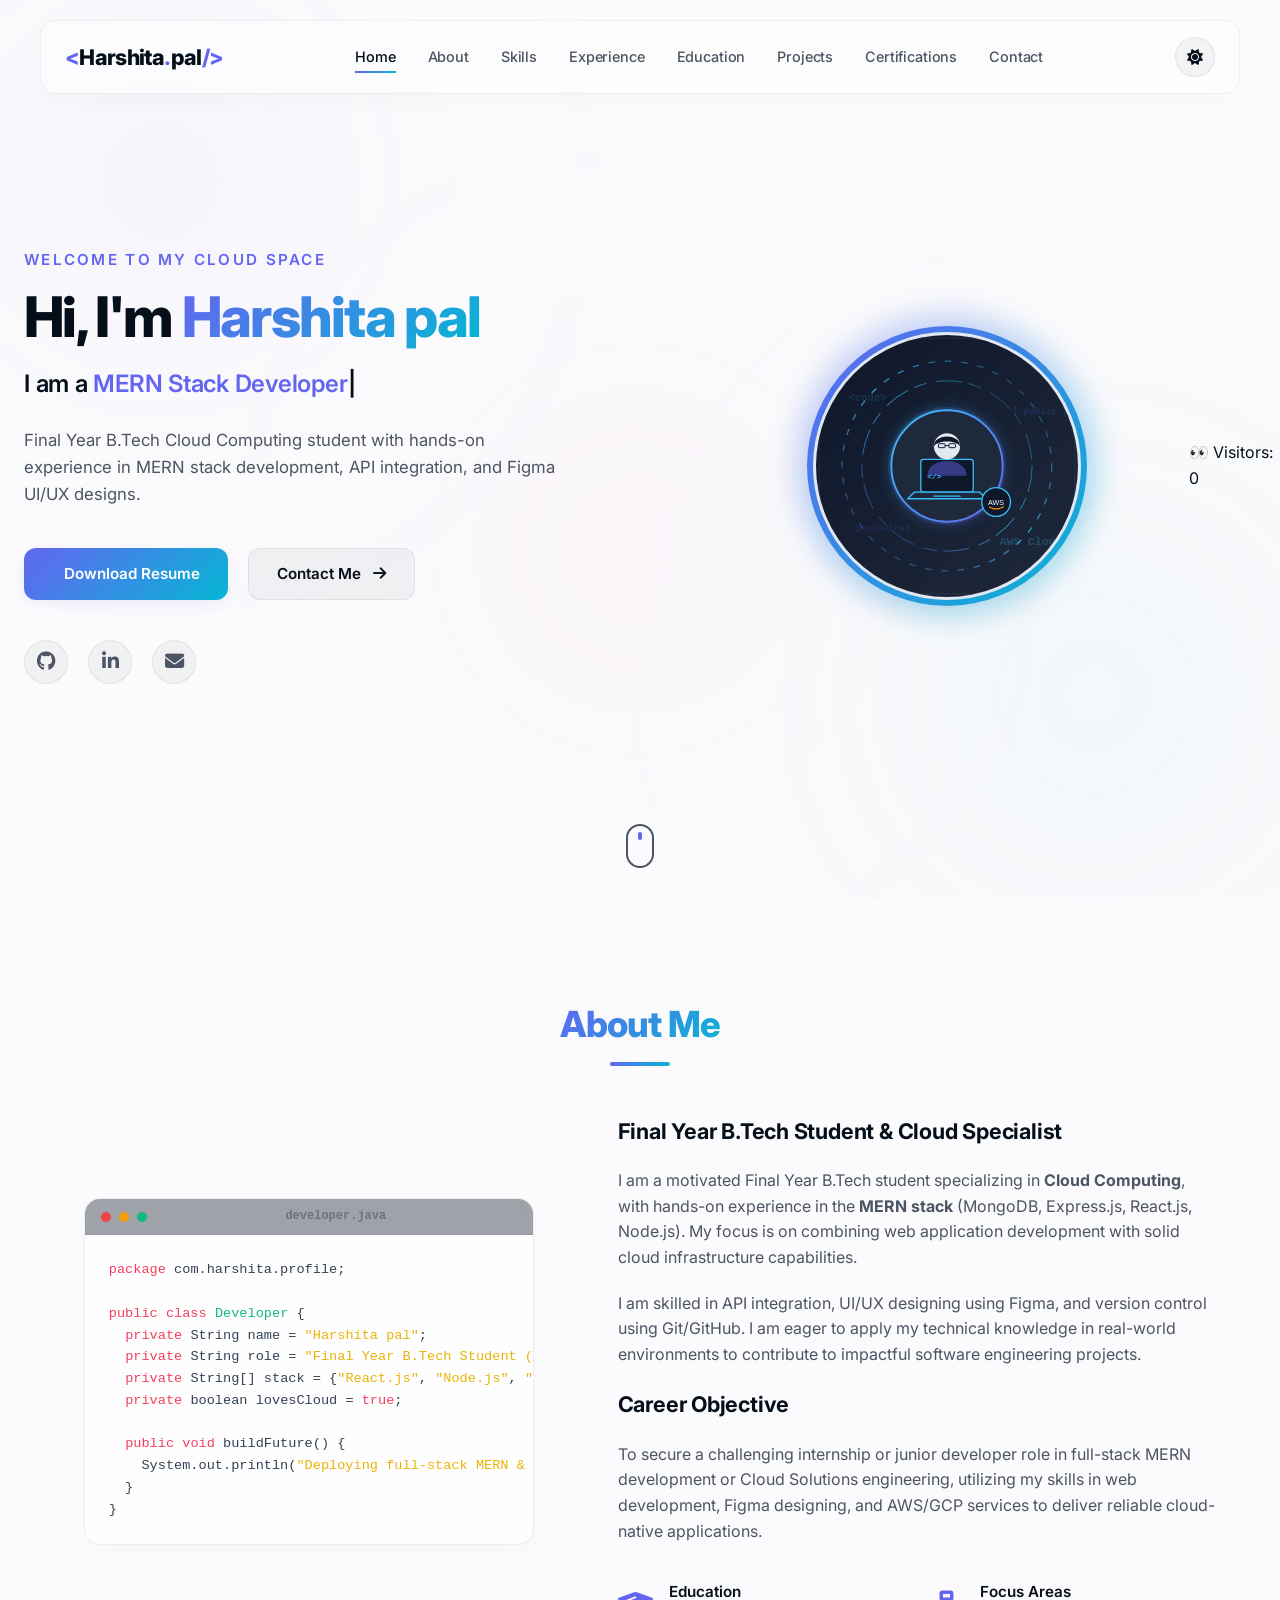
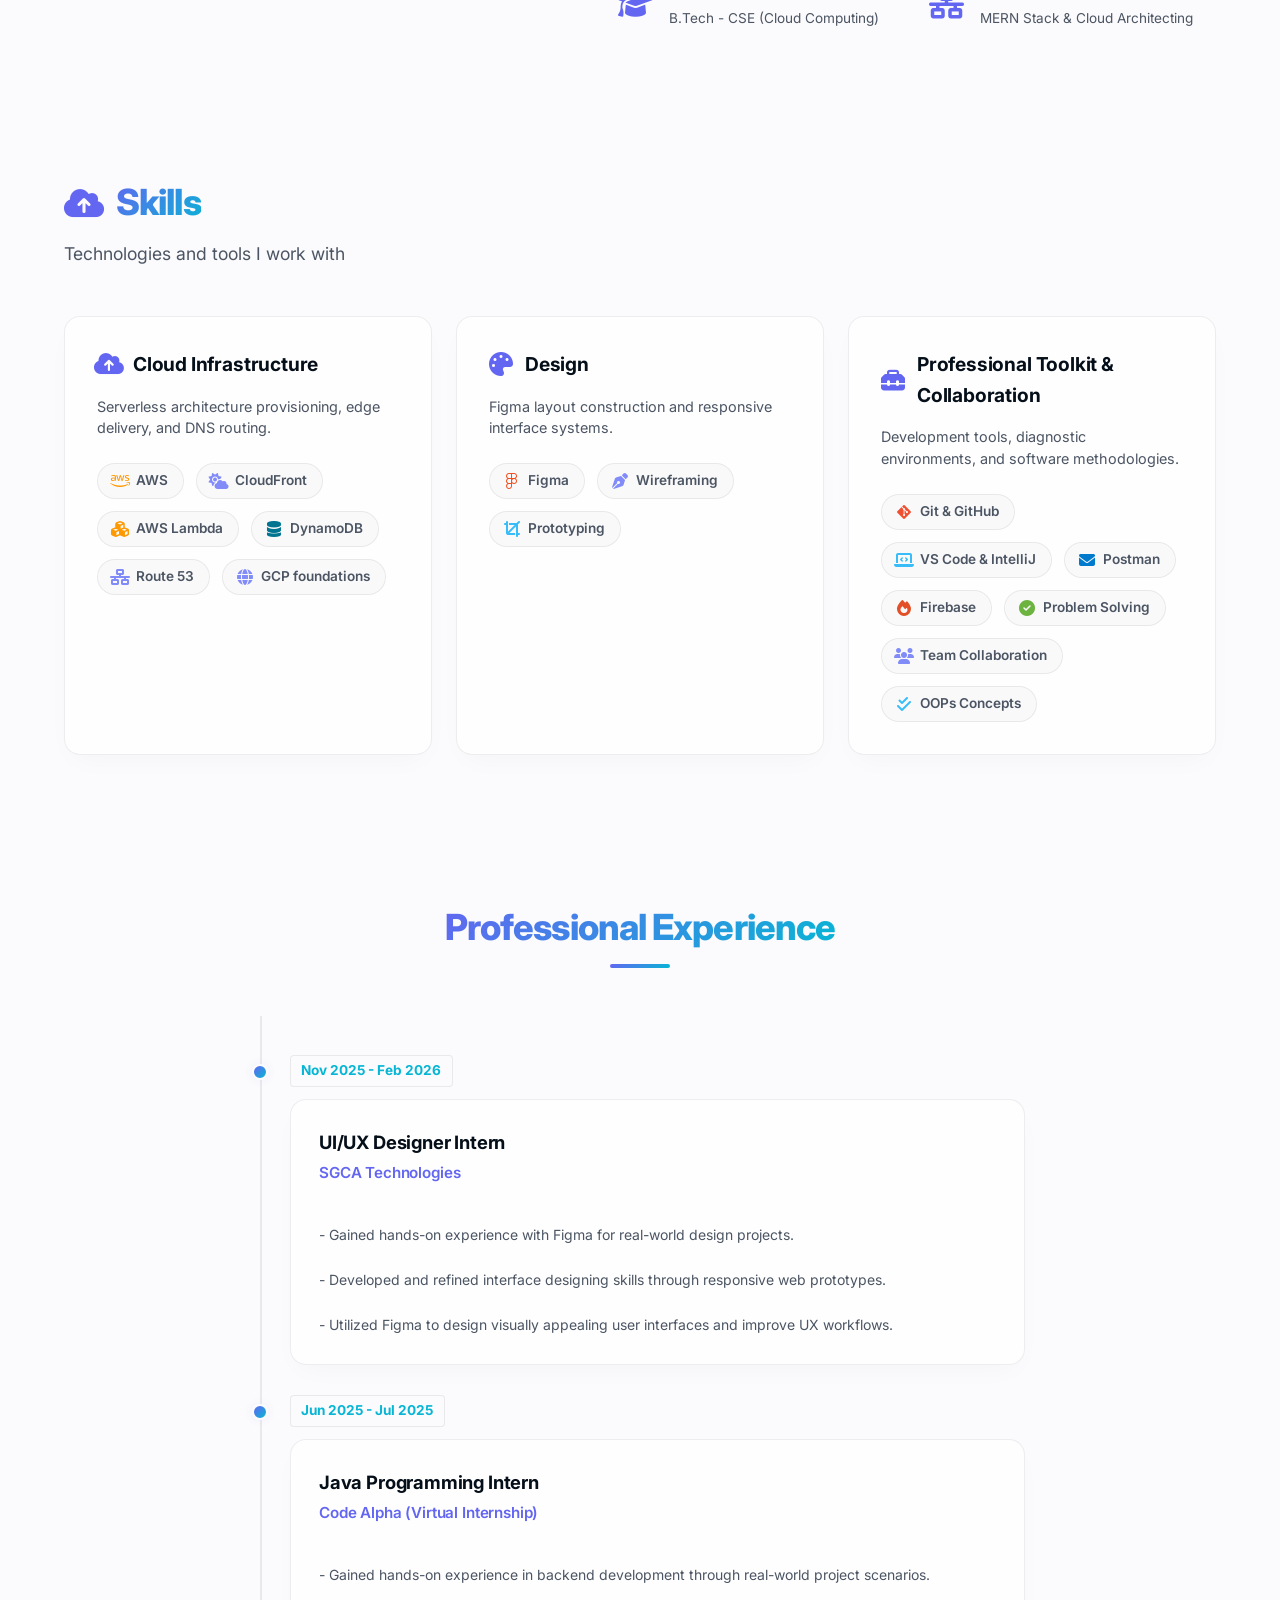
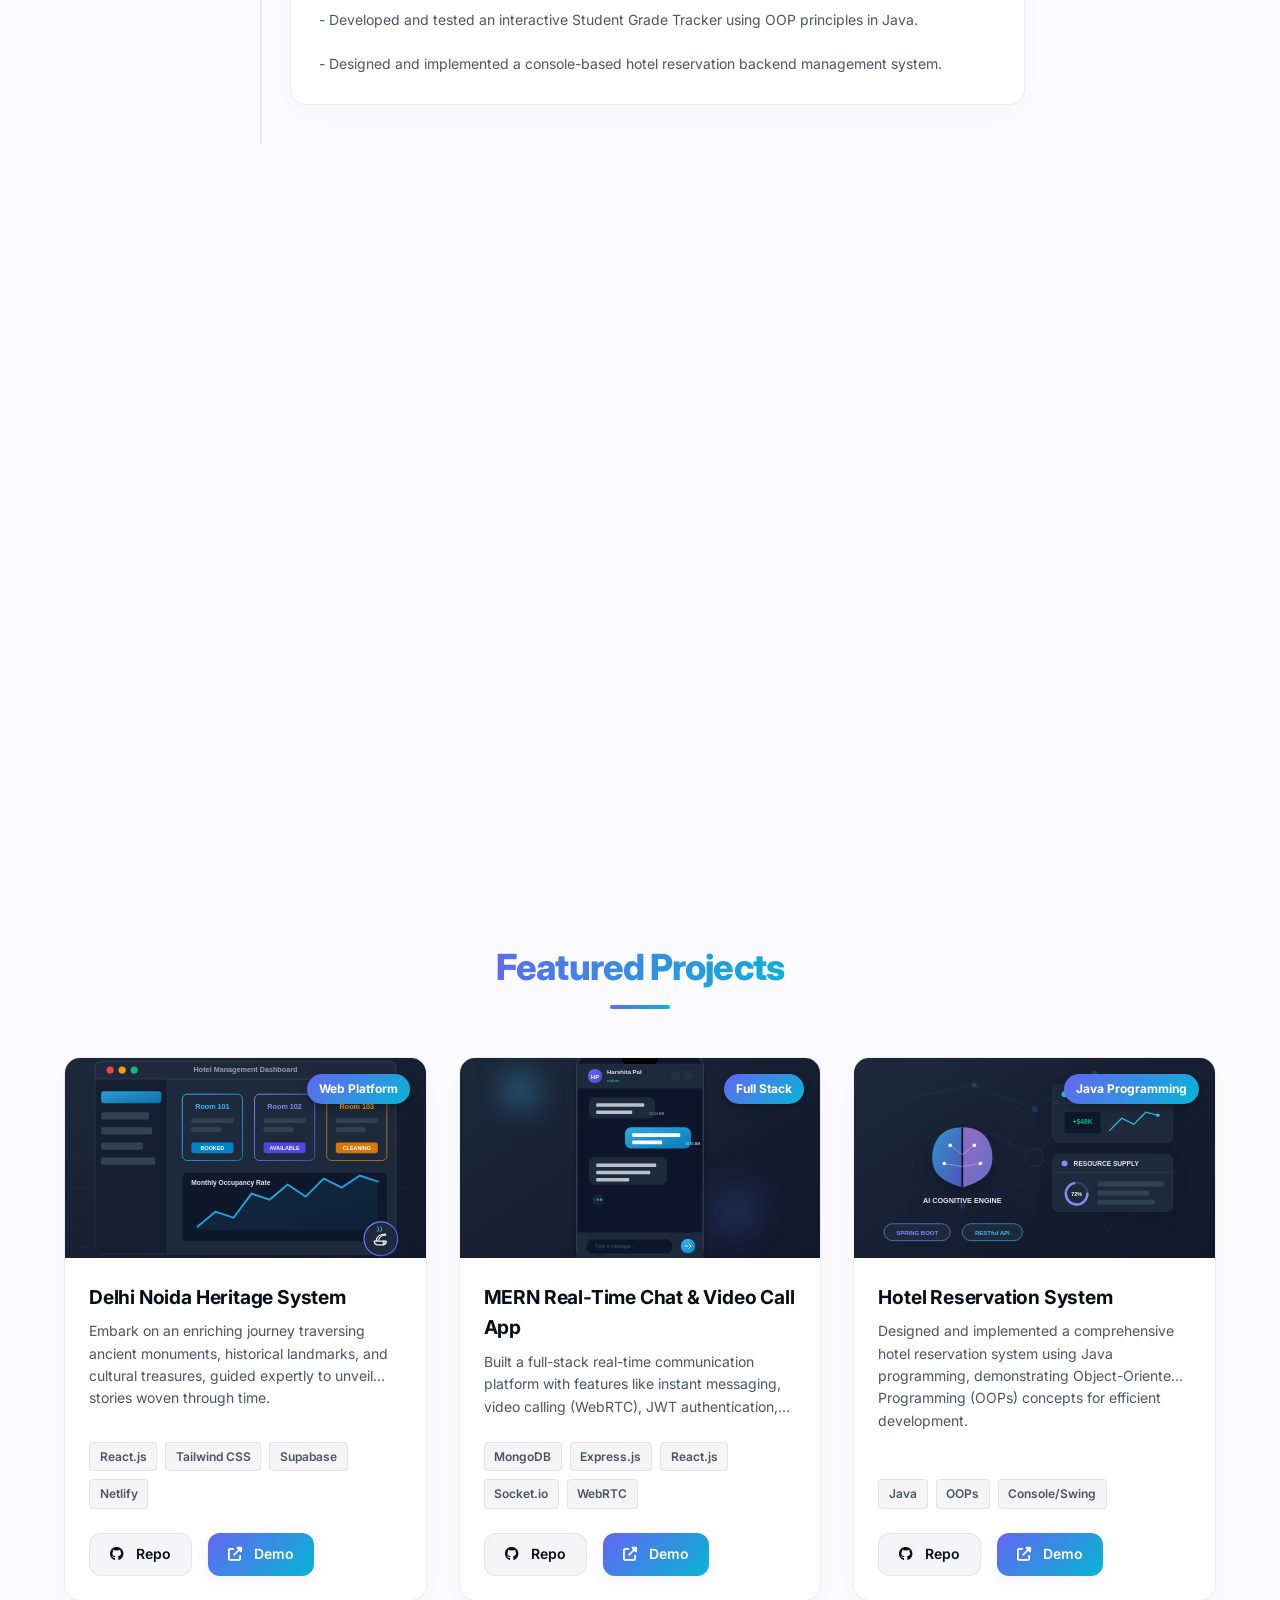
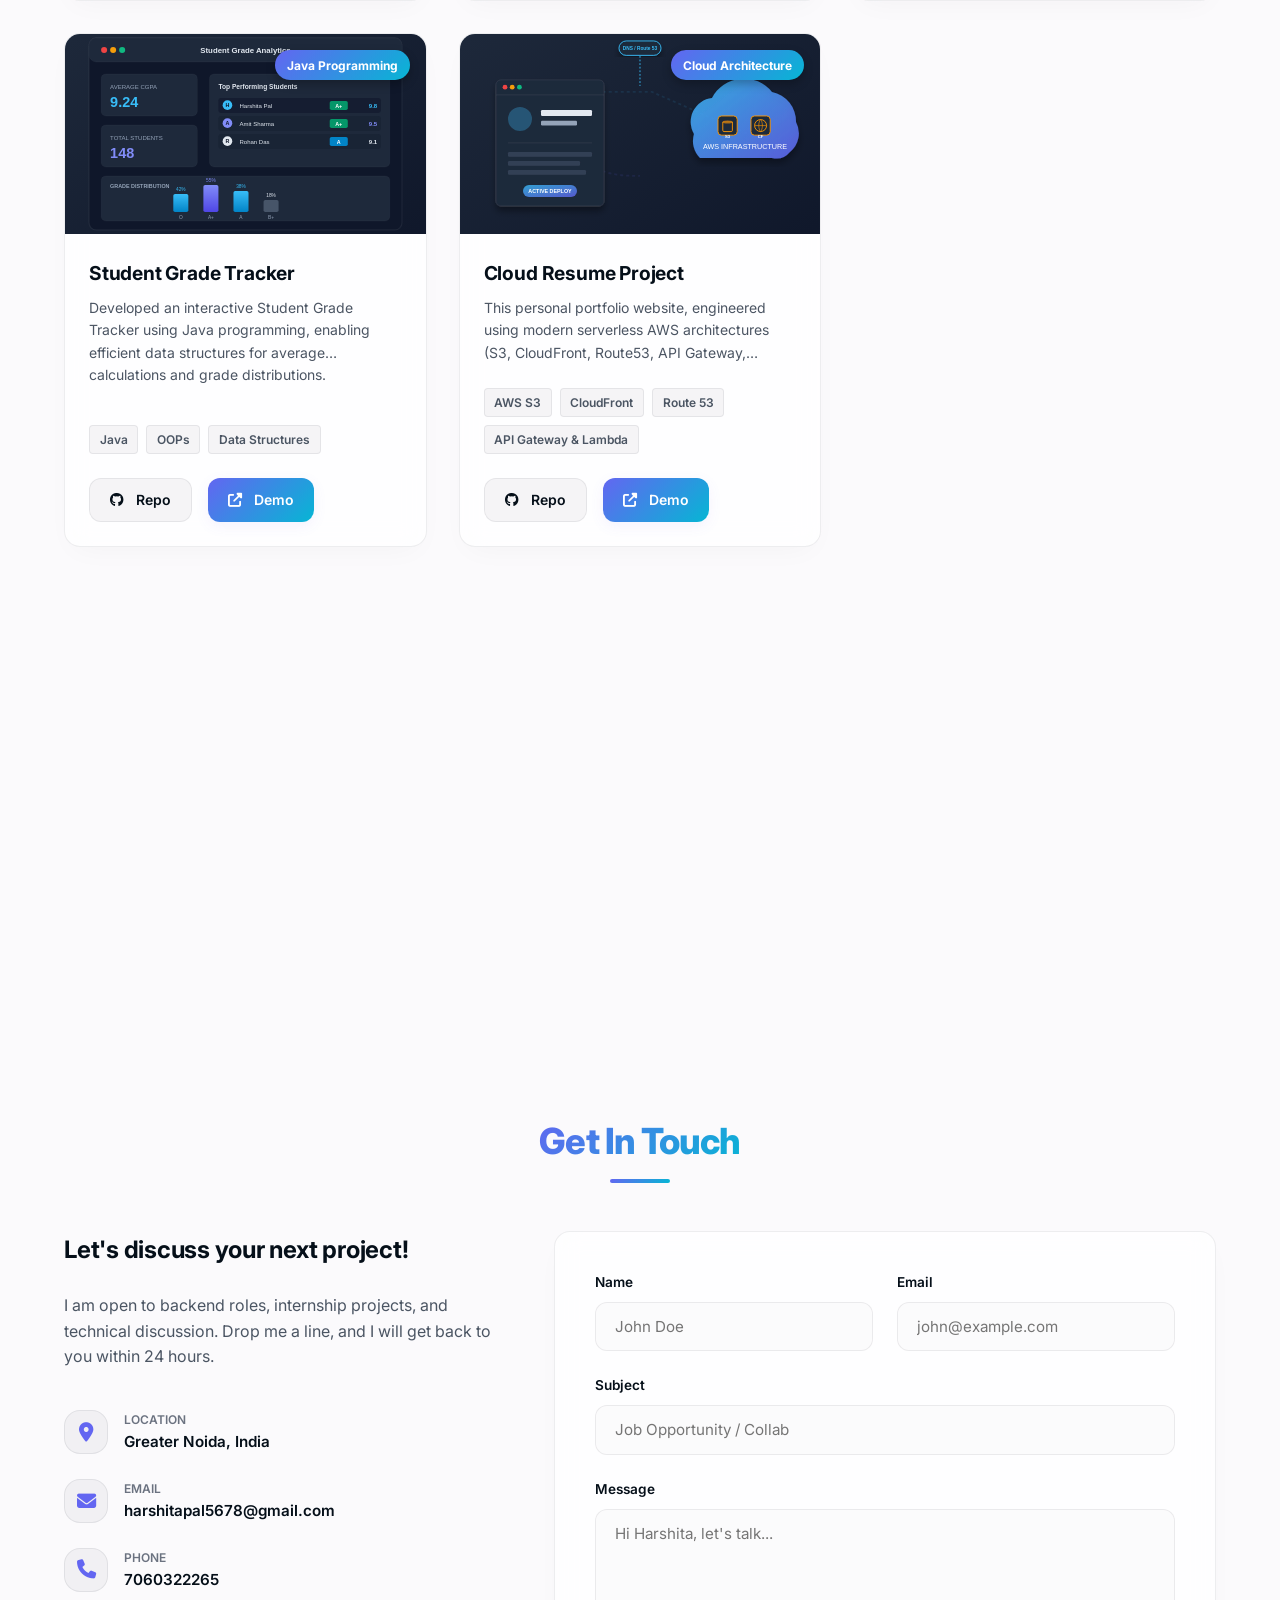
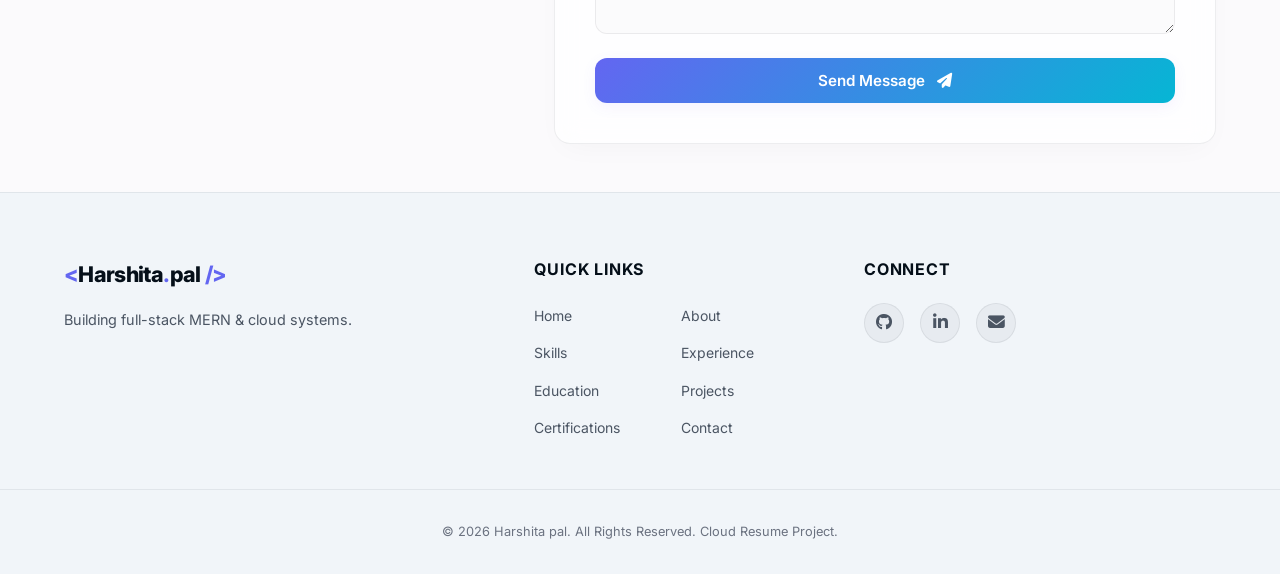
==== index.html @ 11edf441 "Added visitor counter" ====
<!DOCTYPE html>
<html lang="en" data-theme="dark">
<head>
  <meta charset="UTF-8">
  <meta name="viewport" content="width=device-width, initial-scale=1.0">
  <meta http-equiv="X-UA-Compatible" content="ie=edge">
  
  <!-- Primary Meta Tags -->
  <title>Cloud Specialist Portfolio</title>
  <meta name="title" content="Harshita pal | MERN Stack &amp; Cloud Specialist Portfolio">
  <meta name="description" content="Portfolio of Harshita pal, a 3rd-Year B.Tech Student at IILM University specializing in Cloud Computing, MERN Stack, Java, and AWS. Discover projects, skills, certifications, and contact details.">
  <meta name="keywords" content="Harshita pal, MERN stack Developer, React.js, Node.js, AWS, Cloud Computing, Portfolio, Cloud Resume, Developer, B.Tech student, IILM University">
  <meta name="author" content="Harshita pal">
  
  <!-- Canonical URL -->
  <link rel="canonical" href="https://harshitapal.dev/">
  
  <!-- Open Graph / Facebook -->
  <meta property="og:type" content="website">
  <meta property="og:url" content="https://harshitapal.dev/">
  <meta property="og:title" content="Harshita pal | MERN Stack &amp; Cloud Specialist Portfolio">
  <meta property="og:description" content="Explore the portfolio of Harshita pal: B.Tech Cloud Computing Student, MERN Stack Developer, and AWS Enthusiast.">
  <meta property="og:image" content="images/profile.svg">

  <!-- Twitter -->
  <meta property="twitter:card" content="summary_large_image">
  <meta property="twitter:url" content="https://harshitapal.dev/">
  <meta property="twitter:title" content="Harshita pal | MERN Stack &amp; Cloud Specialist Portfolio">
  <meta property="twitter:description" content="Explore the portfolio of Harshita pal: B.Tech Cloud Computing Student, MERN Stack Developer, and AWS Enthusiast.">
  <meta property="twitter:image" content="images/profile.svg">

  <!-- DNS-Prefetch & Preconnect for CDN resources -->
  <link rel="dns-prefetch" href="https://fonts.googleapis.com">
  <link rel="dns-prefetch" href="https://fonts.gstatic.com">
  <link rel="dns-prefetch" href="https://cdnjs.cloudflare.com">
  <link rel="preconnect" href="https://fonts.googleapis.com">
  <link rel="preconnect" href="https://fonts.gstatic.com" crossorigin>
  <link rel="preconnect" href="https://cdnjs.cloudflare.com" crossorigin>

  <!-- Preload Critical Resources -->
  <link rel="preload" href="css/style.css" as="style">
  <link rel="preload" href="images/profile.svg" as="image" type="image/svg+xml" fetchpriority="high">

  <!-- Favicon -->
  <link rel="icon" type="image/svg+xml" href="images/favicon.svg">
  <link rel="alternate icon" href="favicon.ico" type="image/x-icon">

  <!-- Browser Colors -->
  <meta name="theme-color" content="#050F19">

  <!-- Fonts & Icons -->
  <link rel="preload" href="https://fonts.googleapis.com/css2?family=Inter:wght@300;400;500;600;700;800&amp;display=swap" as="style">
  <link rel="stylesheet" href="https://fonts.googleapis.com/css2?family=Inter:wght@300;400;500;600;700;800&amp;display=swap" media="print" onload="this.media='all'">
  <noscript>
    <link rel="stylesheet" href="https://fonts.googleapis.com/css2?family=Inter:wght@300;400;500;600;700;800&amp;display=swap">
  </noscript>
  <link rel="stylesheet" href="https://cdnjs.cloudflare.com/ajax/libs/font-awesome/6.4.0/css/all.min.css" integrity="sha512-iecdLmaskl7CVkqkXNQ/ZH/XLlvWZOJyj7Yy7tcenmpD1ypASozpmT/E0iPtmFIB46ZmdtAc9eNBvH0H/ZpiBw==" crossorigin="anonymous" referrerpolicy="no-referrer" />

  <!-- Custom Stylesheet -->
  <link rel="stylesheet" href="css/style.css">

  <!-- Custom JavaScript (Deferred for optimal FCP/DOMContentLoaded) -->
  <script src="js/script.js" defer></script>
</head>
<body>

  <!-- Loading Screen -->
  <div id="loader" class="loader-overlay" aria-live="polite" aria-busy="true">
    <div class="loader-spinner">
      <div class="spinner-ring"></div>
      <span class="loader-text">Loading Portfolio...</span>
    </div>
  </div>

  <!-- Ambient Animated Background Elements -->
  <div class="ambient-bg">
    <div class="glow-circle glow-1"></div>
    <div class="glow-circle glow-2"></div>
    <div class="glow-circle glow-3"></div>
  </div>

  <!-- Header / Navigation -->
  <header class="header">
    <div class="container nav-container">
      <a href="#home" class="logo" aria-label="Harshita pal Home">
        <span class="logo-accent">&lt;</span>Harshita<span class="logo-accent">.</span>pal<span class="logo-accent"> /&gt;</span>
      </a>
      
      <nav class="nav" id="nav-menu">
        <ul class="nav-list">
          <li class="nav-item"><a href="#home" class="nav-link active">Home</a></li>
          <li class="nav-item"><a href="#about" class="nav-link">About</a></li>
          <li class="nav-item"><a href="#skills" class="nav-link">Skills</a></li>
          <li class="nav-item"><a href="#experience" class="nav-link">Experience</a></li>
          <li class="nav-item"><a href="#education" class="nav-link">Education</a></li>
          <li class="nav-item"><a href="#projects" class="nav-link">Projects</a></li>
          <li class="nav-item"><a href="#certifications" class="nav-link">Certifications</a></li>
          <li class="nav-item"><a href="#contact" class="nav-link">Contact</a></li>
        </ul>
      </nav>

      <div class="header-actions">
        <!-- Theme Toggle -->
        <button id="theme-toggle" class="theme-toggle" aria-label="Toggle light and dark theme" title="Toggle theme">
          <i class="fa-solid fa-moon moon-icon" aria-hidden="true"></i>
          <i class="fa-solid fa-sun sun-icon" aria-hidden="true"></i>
        </button>
        
        <!-- Mobile Hamburger Menu Button -->
        <button class="hamburger" id="hamburger-menu" aria-expanded="false" aria-controls="nav-menu" aria-label="Toggle mobile menu">
          <span class="bar"></span>
          <span class="bar"></span>
          <span class="bar"></span>
        </button>
      </div>
    </div>
  </header>

  <main>
    <!-- Hero Section -->
    <section id="home" class="section hero-section">
      <div class="container hero-container">
        <div class="hero-content">
          <span class="hero-welcome">Welcome to my Cloud Space</span>
          <h1 class="hero-title">
            Hi, I'm <span class="text-gradient">Harshita pal</span>
          </h1>
          <h2 class="hero-subtitle" aria-live="polite">
            I am a <span id="typing-text" class="text-accent"></span><span class="typed-cursor">|</span>
          </h2>
          <p class="hero-description">
            Final Year B.Tech Cloud Computing student with hands-on experience in MERN stack development, API integration, and Figma UI/UX designs.
          </p>
          <div class="hero-ctas">
            <a href="assets/Harshita pal - Resume (1).pdf" class="btn btn-primary" download aria-label="Download Harshita pal's Resume PDF">
              <i class="fa-solid fa-arrow-down-to-line" aria-hidden="true"></i> Download Resume
            </a>
            <a href="#contact" class="btn btn-secondary" aria-label="Scroll to contact section">
              Contact Me <i class="fa-solid fa-arrow-right" aria-hidden="true"></i>
            </a>
          </div>
          <div class="hero-socials">
            <a href="https://github.com/EngHarshita" target="_blank" rel="noopener noreferrer" class="social-link" aria-label="GitHub Profile">
              <i class="fa-brands fa-github" aria-hidden="true"></i>
            </a>
            <a href="https://linkedin.com/in/harshita-pal-4a1a08287" target="_blank" rel="noopener noreferrer" class="social-link" aria-label="LinkedIn Profile">
              <i class="fa-brands fa-linkedin-in" aria-hidden="true"></i>
            </a>
            <a href="mailto:harshitapal5678@gmail.com" class="social-link" aria-label="Send Email">
              <i class="fa-solid fa-envelope" aria-hidden="true"></i>
            </a>
          </div>
        </div>
        <div class="hero-visual">
          <div class="avatar-wrapper">
            <img src="images/profile.svg" alt="Harshita Pal Avatar Illustration" class="avatar-img" loading="eager" width="300" height="300" fetchpriority="high" decoding="async">
            <div class="avatar-backdrop"></div>
          </div>
        </div>
      </div>
      <!-- Visitor Counter -->
<div class="visitor-counter">
    👀 Visitors: <span id="visitor-count">0</span>
</div>
      <div class="scroll-indicator" aria-hidden="true">
        <a href="#about" aria-label="Scroll down to About section">
          <span class="mouse-icon">
            <span class="mouse-wheel"></span>
          </span>
        </a>
      </div>
    </section>

    <!-- About Section -->
    <section id="about" class="section about-section scroll-reveal">
      <div class="container">
        <h2 class="section-title text-center"><span class="text-gradient">About Me</span></h2>
        <div class="section-underline"></div>
        
        <div class="about-grid">
          <div class="about-visual">
            <div class="glass-card about-image-card">
              <div class="terminal-header">
                <span class="terminal-dot dot-red"></span>
                <span class="terminal-dot dot-yellow"></span>
                <span class="terminal-dot dot-green"></span>
                <span class="terminal-title">developer.java</span>
              </div>
              <pre class="terminal-body"><code class="code-block"><span class="code-keyword">package</span> com.harshita.profile;

<span class="code-keyword">public class</span> <span class="code-class">Developer</span> {
  <span class="code-keyword">private</span> String name = <span class="code-string">"Harshita pal"</span>;
  <span class="code-keyword">private</span> String role = <span class="code-string">"Final Year B.Tech Student (Cloud Computing)"</span>;
  <span class="code-keyword">private</span> String[] stack = {<span class="code-string">"React.js"</span>, <span class="code-string">"Node.js"</span>, <span class="code-string">"Java"</span>, <span class="code-string">"AWS"</span>, <span class="code-string">"Figma"</span>};
  <span class="code-keyword">private</span> boolean lovesCloud = <span class="code-keyword">true</span>;

  <span class="code-keyword">public void</span> buildFuture() {
    System.out.println(<span class="code-string">"Deploying full-stack MERN &amp; cloud systems..."</span>);
  }
}</code></pre>
            </div>
          </div>
          
          <div class="about-content">
            <h3 class="about-subtitle">Final Year B.Tech Student &amp; Cloud Specialist</h3>
            <p class="about-text">
              I am a motivated Final Year B.Tech student specializing in <strong>Cloud Computing</strong>, with hands-on experience in the <strong>MERN stack</strong> (MongoDB, Express.js, React.js, Node.js). My focus is on combining web application development with solid cloud infrastructure capabilities.
            </p>
            <p class="about-text">
              I am skilled in API integration, UI/UX designing using Figma, and version control using Git/GitHub. I am eager to apply my technical knowledge in real-world environments to contribute to impactful software engineering projects.
            </p>
            <h3 class="about-subtitle">Career Objective</h3>
            <p class="about-text">
              To secure a challenging internship or junior developer role in full-stack MERN development or Cloud Solutions engineering, utilizing my skills in web development, Figma designing, and AWS/GCP services to deliver reliable cloud-native applications.
            </p>
            
            <div class="about-highlights">
              <div class="highlight-item">
                <i class="fa-solid fa-graduation-cap highlight-icon" aria-hidden="true"></i>
                <div>
                  <span class="highlight-title">Education</span>
                  <span class="highlight-desc">B.Tech - CSE (Cloud Computing)</span>
                </div>
              </div>
              <div class="highlight-item">
                <i class="fa-solid fa-network-wired highlight-icon" aria-hidden="true"></i>
                <div>
                  <span class="highlight-title">Focus Areas</span>
                  <span class="highlight-desc">MERN Stack &amp; Cloud Architecting</span>
                </div>
              </div>
            </div>
          </div>
        </div>
      </div>
    </section>

    <!-- Skills Section -->
    <section id="skills" class="section skills-section scroll-reveal">
      <div class="container">
        <div class="section-header" style="margin-bottom: 3rem;">
          <div style="display: flex; align-items: center; gap: 0.75rem; margin-bottom: 0.5rem;">
            <i class="fa-solid fa-cloud-arrow-up" style="font-size: 2rem; color: var(--accent-primary);" aria-hidden="true"></i>
            <h2 class="section-title" style="margin-bottom: 0; font-size: 2.25rem;"><span class="text-gradient">Skills</span></h2>
          </div>
          <p style="color: var(--text-secondary); font-size: 1.1rem; margin-top: 0.25rem;">Technologies and tools I work with</p>
        </div>
        
        <div class="bento-grid">
          <!-- Card 1: Cloud Infrastructure -->
          <div class="glass-card bento-card">
            <div class="skill-header-wrapper">
              <div class="skill-header">
                <i class="fa-solid fa-cloud-arrow-up skill-category-icon" aria-hidden="true"></i>
                <h3 class="skill-category-title">Cloud Infrastructure</h3>
              </div>
              <p class="skill-desc">Serverless architecture provisioning, edge delivery, and DNS routing.</p>
            </div>
            <div class="skill-tags-group">
              <div class="skill-tag-pill"><i class="fa-brands fa-aws aws-color" aria-hidden="true"></i> AWS</div>
              <div class="skill-tag-pill"><i class="fa-solid fa-cloud-sun route-color" aria-hidden="true"></i> CloudFront</div>
              <div class="skill-tag-pill"><i class="fa-solid fa-cubes aws-color" aria-hidden="true"></i> AWS Lambda</div>
              <div class="skill-tag-pill"><i class="fa-solid fa-database mysql-color" aria-hidden="true"></i> DynamoDB</div>
              <div class="skill-tag-pill"><i class="fa-solid fa-network-wired route-color" aria-hidden="true"></i> Route 53</div>
              <div class="skill-tag-pill"><i class="fa-solid fa-globe route-color" aria-hidden="true"></i> GCP foundations</div>
            </div>
          </div>

          <!-- Card 2: Design -->
          <div class="glass-card bento-card">
            <div class="skill-header-wrapper">
              <div class="skill-header">
                <i class="fa-solid fa-palette skill-category-icon" aria-hidden="true"></i>
                <h3 class="skill-category-title">Design</h3>
              </div>
              <p class="skill-desc">Figma layout construction and responsive interface systems.</p>
            </div>
            <div class="skill-tags-group">
              <div class="skill-tag-pill"><i class="fa-brands fa-figma general-badge-color" style="color:#F24E1E;" aria-hidden="true"></i> Figma</div>
              <div class="skill-tag-pill"><i class="fa-solid fa-pen-nib route-color" aria-hidden="true"></i> Wireframing</div>
              <div class="skill-tag-pill"><i class="fa-solid fa-crop general-badge-color" aria-hidden="true"></i> Prototyping</div>
            </div>
          </div>

          <!-- Card 3: Professional Toolkit & Collaboration -->
          <div class="glass-card bento-card">
            <div class="skill-header-wrapper">
              <div class="skill-header">
                <i class="fa-solid fa-toolbox skill-category-icon" aria-hidden="true"></i>
                <h3 class="skill-category-title">Professional Toolkit &amp; Collaboration</h3>
              </div>
              <p class="skill-desc">Development tools, diagnostic environments, and software methodologies.</p>
            </div>
            <div class="skill-tags-group">
              <div class="skill-tag-pill"><i class="fa-brands fa-git-alt git-color" aria-hidden="true"></i> Git &amp; GitHub</div>
              <div class="skill-tag-pill"><i class="fa-solid fa-laptop-code api-color" aria-hidden="true"></i> VS Code &amp; IntelliJ</div>
              <div class="skill-tag-pill"><i class="fa-solid fa-envelope vscode-color" aria-hidden="true"></i> Postman</div>
              <div class="skill-tag-pill"><i class="fa-solid fa-fire html-color" aria-hidden="true"></i> Firebase</div>
              <div class="skill-tag-pill"><i class="fa-solid fa-circle-check spring-color" aria-hidden="true"></i> Problem Solving</div>
              <div class="skill-tag-pill"><i class="fa-solid fa-users route-color" aria-hidden="true"></i> Team Collaboration</div>
              <div class="skill-tag-pill"><i class="fa-solid fa-check-double general-badge-color" aria-hidden="true"></i> OOPs Concepts</div>
            </div>
          </div>
        </div>
      </div>
    </section>


    <!-- Experience Section -->
    <section id="experience" class="section experience-section scroll-reveal">
      <div class="container">
        <h2 class="section-title text-center"><span class="text-gradient">Professional Experience</span></h2>
        <div class="section-underline"></div>
        
        <div class="timeline">
          <!-- Item 1: SGCA Technologies -->
          <div class="timeline-item">
            <div class="timeline-dot"></div>
            <div class="timeline-date">Nov 2025 - Feb 2026</div>
            <div class="glass-card timeline-card">
              <h3 class="timeline-title">UI/UX Designer Intern</h3>
              <h4 class="timeline-subtitle">SGCA Technologies</h4>
              <p class="timeline-text">
                - Gained hands-on experience with Figma for real-world design projects.<br>
                - Developed and refined interface designing skills through responsive web prototypes.<br>
                - Utilized Figma to design visually appealing user interfaces and improve UX workflows.
              </p>
            </div>
          </div>

          <!-- Item 2: Code Alpha -->
          <div class="timeline-item">
            <div class="timeline-dot"></div>
            <div class="timeline-date">Jun 2025 - Jul 2025</div>
            <div class="glass-card timeline-card">
              <h3 class="timeline-title">Java Programming Intern</h3>
              <h4 class="timeline-subtitle">Code Alpha (Virtual Internship)</h4>
              <p class="timeline-text">
                - Gained hands-on experience in backend development through real-world project scenarios.<br>
                - Developed and tested an interactive Student Grade Tracker using OOP principles in Java.<br>
                - Designed and implemented a console-based hotel reservation backend management system.
              </p>
            </div>
          </div>
        </div>
      </div>
    </section>

    <!-- Education Section -->
    <section id="education" class="section education-section scroll-reveal">
      <div class="container">
        <h2 class="section-title text-center"><span class="text-gradient">Education History</span></h2>
        <div class="section-underline"></div>
        
        <div class="timeline">
          <div class="timeline-item">
            <div class="timeline-dot"></div>
            <div class="timeline-date">Jun 2023 - June 2027</div>
            <div class="glass-card timeline-card">
              <h3 class="timeline-title">Bachelor of Technology - CSE (Cloud Computing)</h3>
              <h4 class="timeline-subtitle">IILM University</h4>
              <div class="education-meta">
                <span class="edu-gpa"><i class="fa-solid fa-star" aria-hidden="true"></i> CGPA: 8.8 / 10.0</span>
              </div>
              <p class="timeline-text">
                <strong>Relevant Focus:</strong> Cloud Architectures, Distributed Systems, Web Application Development, MERN Stack, Operating Systems, Database Management Systems, Figma UI designs, and Object-Oriented Systems.
              </p>
            </div>
          </div>
        </div>
      </div>
    </section>

    <!-- Projects Section -->
    <section id="projects" class="section projects-section scroll-reveal">
      <div class="container">
        <h2 class="section-title text-center"><span class="text-gradient">Featured Projects</span></h2>
        <div class="section-underline"></div>
        
        <div class="projects-grid">
          <!-- Project 1: Delhi Noida Heritage System -->
          <article class="glass-card project-card">
            <div class="project-image-wrapper">
              <img src="images/project-hotel.svg" alt="Delhi Noida Heritage System Mockup" class="project-img" loading="lazy" width="400" height="200" decoding="async">
              <div class="project-badge">Web Platform</div>
            </div>
            <div class="project-info">
              <h3 class="project-card-title">Delhi Noida Heritage System</h3>
              <p class="project-card-desc">
                Embark on an enriching journey traversing ancient monuments, historical landmarks, and cultural treasures, guided expertly to unveil stories woven through time.
              </p>
              <div class="project-tech-tags">
                <span class="tech-tag">React.js</span>
                <span class="tech-tag">Tailwind CSS</span>
                <span class="tech-tag">Supabase</span>
                <span class="tech-tag">Netlify</span>
              </div>
              <div class="project-links">
                <a href="https://github.com/EngHarshita" target="_blank" rel="noopener noreferrer" class="btn btn-icon btn-secondary" aria-label="GitHub Repository for Delhi Noida Heritage System">
                  <i class="fa-brands fa-github" aria-hidden="true"></i> Repo
                </a>
                <a href="#" class="btn btn-icon btn-primary project-demo-btn" data-project="Delhi Noida Heritage System" aria-label="Live Demo for Delhi Noida Heritage System">
                  <i class="fa-solid fa-up-right-from-square" aria-hidden="true"></i> Demo
                </a>
              </div>
            </div>
          </article>

          <!-- Project 2: MERN Chat & Video Call App -->
          <article class="glass-card project-card">
            <div class="project-image-wrapper">
              <img src="images/project-chat.svg" alt="MERN Chat & Video Call App UI Mockup" class="project-img" loading="lazy" width="400" height="200" decoding="async">
              <div class="project-badge">Full Stack</div>
            </div>
            <div class="project-info">
              <h3 class="project-card-title">MERN Real-Time Chat &amp; Video Call App</h3>
              <p class="project-card-desc">
                Built a full-stack real-time communication platform with features like instant messaging, video calling (WebRTC), JWT authentication, cloud file sharing, and multi-device support. Deployed with production-ready scalability.
              </p>
              <div class="project-tech-tags">
                <span class="tech-tag">MongoDB</span>
                <span class="tech-tag">Express.js</span>
                <span class="tech-tag">React.js</span>
                <span class="tech-tag">Socket.io</span>
                <span class="tech-tag">WebRTC</span>
              </div>
              <div class="project-links">
                <a href="https://github.com/EngHarshita" target="_blank" rel="noopener noreferrer" class="btn btn-icon btn-secondary" aria-label="GitHub Repository for MERN Chat App">
                  <i class="fa-brands fa-github" aria-hidden="true"></i> Repo
                </a>
                <a href="#" class="btn btn-icon btn-primary project-demo-btn" data-project="MERN Chat Application" aria-label="Live Demo for MERN Chat App">
                  <i class="fa-solid fa-up-right-from-square" aria-hidden="true"></i> Demo
                </a>
              </div>
            </div>
          </article>

          <!-- Project 3: Hotel Reservation System -->
          <article class="glass-card project-card">
            <div class="project-image-wrapper">
              <img src="images/project-erp.svg" alt="Hotel Reservation System visual mockup" class="project-img" loading="lazy" width="400" height="200" decoding="async">
              <div class="project-badge">Java Programming</div>
            </div>
            <div class="project-info">
              <h3 class="project-card-title">Hotel Reservation System</h3>
              <p class="project-card-desc">
                Designed and implemented a comprehensive hotel reservation system using Java programming, demonstrating Object-Oriented Programming (OOPs) concepts for efficient development.
              </p>
              <div class="project-tech-tags">
                <span class="tech-tag">Java</span>
                <span class="tech-tag">OOPs</span>
                <span class="tech-tag">Console/Swing</span>
              </div>
              <div class="project-links">
                <a href="https://github.com/EngHarshita" target="_blank" rel="noopener noreferrer" class="btn btn-icon btn-secondary" aria-label="GitHub Repository for Hotel Reservation System">
                  <i class="fa-brands fa-github" aria-hidden="true"></i> Repo
                </a>
                <a href="#" class="btn btn-icon btn-primary project-demo-btn" data-project="Hotel Management System" aria-label="Live Demo for Hotel Reservation System">
                  <i class="fa-solid fa-up-right-from-square" aria-hidden="true"></i> Demo
                </a>
              </div>
            </div>
          </article>

          <!-- Project 4: Student Grade Tracker -->
          <article class="glass-card project-card">
            <div class="project-image-wrapper">
              <img src="images/project-grade.svg" alt="Student Grade Tracker visual mockup" class="project-img" loading="lazy" width="400" height="200" decoding="async">
              <div class="project-badge">Java Programming</div>
            </div>
            <div class="project-info">
              <h3 class="project-card-title">Student Grade Tracker</h3>
              <p class="project-card-desc">
                Developed an interactive Student Grade Tracker using Java programming, enabling efficient data structures for average calculations and grade distributions.
              </p>
              <div class="project-tech-tags">
                <span class="tech-tag">Java</span>
                <span class="tech-tag">OOPs</span>
                <span class="tech-tag">Data Structures</span>
              </div>
              <div class="project-links">
                <a href="https://github.com/EngHarshita" target="_blank" rel="noopener noreferrer" class="btn btn-icon btn-secondary" aria-label="GitHub Repository for Student Grade Tracker">
                  <i class="fa-brands fa-github" aria-hidden="true"></i> Repo
                </a>
                <a href="#" class="btn btn-icon btn-primary project-demo-btn" data-project="Student Grade Tracker" aria-label="Live Demo for Student Grade Tracker">
                  <i class="fa-solid fa-up-right-from-square" aria-hidden="true"></i> Demo
                </a>
              </div>
            </div>
          </article>

          <!-- Project 5: Cloud Resume Project -->
          <article class="glass-card project-card">
            <div class="project-image-wrapper">
              <img src="images/project-resume.svg" alt="Cloud Resume Project AWS Architecture" class="project-img" loading="lazy" width="400" height="200" decoding="async">
              <div class="project-badge">Cloud Architecture</div>
            </div>
            <div class="project-info">
              <h3 class="project-card-title">Cloud Resume Project</h3>
              <p class="project-card-desc">
                This personal portfolio website, engineered using modern serverless AWS architectures (S3, CloudFront, Route53, API Gateway, Lambda, and DynamoDB).
              </p>
              <div class="project-tech-tags">
                <span class="tech-tag">AWS S3</span>
                <span class="tech-tag">CloudFront</span>
                <span class="tech-tag">Route 53</span>
                <span class="tech-tag">API Gateway &amp; Lambda</span>
              </div>
              <div class="project-links">
                <a href="https://github.com/EngHarshita" target="_blank" rel="noopener noreferrer" class="btn btn-icon btn-secondary" aria-label="GitHub Repository for Cloud Resume Project">
                  <i class="fa-brands fa-github" aria-hidden="true"></i> Repo
                </a>
                <a href="#" class="btn btn-icon btn-primary project-demo-btn" data-project="Cloud Resume Project" aria-label="Live Demo for Cloud Resume Project">
                  <i class="fa-solid fa-up-right-from-square" aria-hidden="true"></i> Demo
                </a>
              </div>
            </div>
          </article>
        </div>
      </div>
    </section>

    <!-- Certifications Section -->
    <section id="certifications" class="section certifications-section scroll-reveal">
      <div class="container">
        <h2 class="section-title text-center"><span class="text-gradient">Certifications</span></h2>
        <div class="section-underline"></div>
        
        <div class="certifications-grid">
          <!-- Cert 1 -->
          <div class="glass-card cert-card">
            <div class="cert-icon-wrapper">
              <i class="fa-brands fa-aws cert-badge-icon aws-badge-color" aria-hidden="true"></i>
            </div>
            <div class="cert-info">
              <h3 class="cert-title">AWS Academy Cloud Foundations</h3>
              <p class="cert-issuer">AWS Academy (April 2025)</p>
              <button class="btn btn-secondary btn-sm cert-verify-btn" data-cert="AWS Academy Cloud Foundations" aria-label="Verify AWS Academy Cloud Foundations certification">
                <i class="fa-solid fa-circle-check" aria-hidden="true"></i> View Certificate
              </button>
            </div>
          </div>

          <!-- Cert 2 -->
          <div class="glass-card cert-card">
            <div class="cert-icon-wrapper">
              <i class="fa-solid fa-cloud-arrow-up cert-badge-icon aws-badge-color" aria-hidden="true"></i>
            </div>
            <div class="cert-info">
              <h3 class="cert-title">AWS Cloud Architecting</h3>
              <p class="cert-issuer">AWS Academy</p>
              <button class="btn btn-secondary btn-sm cert-verify-btn" data-cert="AWS cloud Architecting" aria-label="Verify AWS Cloud Architecting certification">
                <i class="fa-solid fa-circle-check" aria-hidden="true"></i> View Certificate
              </button>
            </div>
          </div>

          <!-- Cert 3 -->
          <div class="glass-card cert-card">
            <div class="cert-icon-wrapper">
              <i class="fa-solid fa-laptop-code cert-badge-icon general-badge-color" aria-hidden="true"></i>
            </div>
            <div class="cert-info">
              <h3 class="cert-title">Accenture Nordics-Software Engineering Simulation</h3>
              <p class="cert-issuer">Forage (April 2025)</p>
              <button class="btn btn-secondary btn-sm cert-verify-btn" data-cert="Accenture Nordics Simulation" aria-label="Verify Accenture Nordics simulation certificate">
                <i class="fa-solid fa-circle-check" aria-hidden="true"></i> View Certificate
              </button>
            </div>
          </div>
        </div>
      </div>
    </section>

    <!-- Contact Section -->
    <section id="contact" class="section contact-section scroll-reveal">
      <div class="container">
        <h2 class="section-title text-center"><span class="text-gradient">Get In Touch</span></h2>
        <div class="section-underline"></div>
        
        <div class="contact-grid">
          <div class="contact-info-panel">
            <h3 class="contact-info-title">Let's discuss your next project!</h3>
            <p class="contact-info-text">
              I am open to backend roles, internship projects, and technical discussion. Drop me a line, and I will get back to you within 24 hours.
            </p>
            
            <div class="contact-details">
              <div class="contact-detail-item">
                <div class="contact-detail-icon"><i class="fa-solid fa-location-dot" aria-hidden="true"></i></div>
                <div>
                  <span class="detail-label">Location</span>
                  <span class="detail-value">Greater Noida, India</span>
                </div>
              </div>
              <div class="contact-detail-item">
                <div class="contact-detail-icon"><i class="fa-solid fa-envelope" aria-hidden="true"></i></div>
                <div>
                  <span class="detail-label">Email</span>
                  <span class="detail-value"><a href="mailto:harshitapal5678@gmail.com">harshitapal5678@gmail.com</a></span>
                </div>
              </div>
              <div class="contact-detail-item">
                <div class="contact-detail-icon"><i class="fa-solid fa-phone" aria-hidden="true"></i></div>
                <div>
                  <span class="detail-label">Phone</span>
                  <span class="detail-value"><a href="tel:7060322265">7060322265</a></span>
                </div>
              </div>
            </div>
          </div>
          
          <div class="glass-card contact-form-wrapper">
            <!-- Alert Toast Message (Hidden by default) -->
            <div id="form-feedback" class="form-feedback-alert" role="alert" aria-live="assertive"></div>
            
            <form id="contact-form" novalidate>
              <div class="form-row">
                <div class="form-group">
                  <label for="form-name">Name</label>
                  <input type="text" id="form-name" name="name" required placeholder="John Doe" aria-required="true" autocomplete="name">
                  <span class="form-error-msg" id="name-error">Please enter your name</span>
                </div>
                <div class="form-group">
                  <label for="form-email">Email</label>
                  <input type="email" id="form-email" name="email" required placeholder="john@example.com" aria-required="true" autocomplete="email">
                  <span class="form-error-msg" id="email-error">Please enter a valid email address</span>
                </div>
              </div>
              <div class="form-group">
                <label for="form-subject">Subject</label>
                <input type="text" id="form-subject" name="subject" required placeholder="Job Opportunity / Collab" aria-required="true" autocomplete="off">
                <span class="form-error-msg" id="subject-error">Please enter a subject</span>
              </div>
              <div class="form-group">
                <label for="form-message">Message</label>
                <textarea id="form-message" name="message" rows="5" required placeholder="Hi Harshita, let's talk..." aria-required="true" autocomplete="off"></textarea>
                <span class="form-error-msg" id="message-error">Please enter your message</span>
              </div>
              
              <button type="submit" class="btn btn-primary btn-block" aria-label="Send Message">
                Send Message <i class="fa-solid fa-paper-plane" aria-hidden="true"></i>
              </button>
            </form>
          </div>
        </div>
      </div>
    </section>
  </main>

  <!-- Footer -->
  <footer class="footer">
    <div class="container footer-container">
      <div class="footer-brand">
        <a href="#home" class="logo footer-logo">
          <span class="logo-accent">&lt;</span>Harshita<span class="logo-accent">.</span>pal<span class="logo-accent"> /&gt;</span>
        </a>
        <p class="footer-tagline">Building full-stack MERN &amp; cloud systems.</p>
      </div>
      
      <div class="footer-links-group">
        <h3 class="footer-links-title">Quick Links</h3>
        <ul class="footer-links-list">
          <li><a href="#home">Home</a></li>
          <li><a href="#about">About</a></li>
          <li><a href="#skills">Skills</a></li>
          <li><a href="#experience">Experience</a></li>
          <li><a href="#education">Education</a></li>
          <li><a href="#projects">Projects</a></li>
          <li><a href="#certifications">Certifications</a></li>
          <li><a href="#contact">Contact</a></li>
        </ul>
      </div>
      
      <div class="footer-socials-group">
        <h3 class="footer-links-title">Connect</h3>
        <div class="footer-socials">
          <a href="https://github.com/EngHarshita" target="_blank" rel="noopener noreferrer" class="footer-social-link" aria-label="GitHub">
            <i class="fa-brands fa-github" aria-hidden="true"></i>
          </a>
          <a href="https://linkedin.com/in/harshita-pal-4a1a08287" target="_blank" rel="noopener noreferrer" class="footer-social-link" aria-label="LinkedIn">
            <i class="fa-brands fa-linkedin-in" aria-hidden="true"></i>
          </a>
          <a href="mailto:harshitapal5678@gmail.com" class="footer-social-link" aria-label="Email">
            <i class="fa-solid fa-envelope" aria-hidden="true"></i>
          </a>
        </div>
      </div>
    </div>
    
    <div class="footer-bottom">
      <div class="container footer-bottom-container">
        <p class="copyright">&copy; 2026 Harshita pal. All Rights Reserved. Cloud Resume Project.</p>
      </div>
    </div>
  </footer>

  <!-- Back to Top Button -->
  <button id="back-to-top" class="back-to-top" aria-label="Scroll back to top of the page">
    <i class="fa-solid fa-arrow-up" aria-hidden="true"></i>
  </button>

  <!-- Interactive Project/Certificate Detail Modal (General Purpose Modal) -->
  <div id="info-modal" class="modal" role="dialog" aria-modal="true" aria-hidden="true" aria-labelledby="modal-title">
    <div class="modal-content glass-card">
      <button class="modal-close" id="modal-close-btn" aria-label="Close modal">&times;</button>
      <div class="modal-header">
        <h3 id="modal-title" class="text-gradient">Modal Title</h3>
      </div>
      <div class="modal-body" id="modal-body-content">
        <!-- Interactive content injected dynamically -->
      </div>
    </div>
  </div>
</body>
</html>
---- css/style.css ----
/* ==========================================================================
   RESET & BASE STYLES
   ========================================================================== */
*, *::before, *::after {
  box-sizing: border-box;
  margin: 0;
  padding: 0;
}

:root {
  color-scheme: dark;

  /* Font Family */
  --font-body: 'Inter', sans-serif;
  --font-title: 'Inter', sans-serif;

  /* Transitions */
  --transition-fast: 0.2s ease;
  --transition-normal: 0.35s cubic-bezier(0.16, 1, 0.3, 1);
  --transition-slow: 0.6s cubic-bezier(0.16, 1, 0.3, 1);

  /* Border Radius */
  --radius-sm: 12px;
  --radius-md: 16px;
  --radius-circle: 50%;

  /* Dark Theme Palette (Default - Aesthetic Dark Blue Theme) */
  --bg-primary: #050F19;
  --bg-secondary: #111B27;
  --card-bg: rgba(30, 41, 59, 0.45);
  --card-hover-bg: rgba(30, 41, 59, 0.7);
  --border-color: rgba(30, 41, 59, 0.6);
  --text-primary: #FBFAFC;
  --text-secondary: #A1A1AA;
  --text-muted: rgba(180, 180, 187, 0.75);
  
  --accent-primary: #6366F1; /* Primary Accent (Indigo) */
  --accent-secondary: #06B6D4; /* Secondary Accent (Cyan) */
  --accent-gradient: linear-gradient(135deg, #6366f1 0%, #06b6d4 100%);
  --glow-color: rgba(6, 182, 212, 0.18);
  --shadow-color: rgba(5, 15, 25, 0.8);
  
  /* Scrollbar Theme */
  --scrollbar-bg: #050F19;
  --scrollbar-thumb: #111B27;
  --scrollbar-thumb-hover: #6366f1;
}

html[data-theme="light"] {
  color-scheme: light;

  /* Light Theme Palette */
  --bg-primary: #FBFAFC;
  --bg-secondary: #E2E8F0;
  --card-bg: rgba(255, 255, 255, 0.75);
  --card-hover-bg: rgba(255, 255, 255, 0.95);
  --border-color: rgba(30, 41, 59, 0.08);
  --text-primary: #050F19;
  --text-secondary: #4B5563;
  --text-muted: #6B7280;
  --glow-color: rgba(99, 102, 241, 0.08);
  --shadow-color: rgba(5, 15, 25, 0.04);

  --scrollbar-bg: #FBFAFC;
  --scrollbar-thumb: #E2E8F0;
}

html {
  scroll-behavior: smooth;
  font-size: 16px;
  overflow-x: hidden;
}

body {
  font-family: var(--font-body);
  background-color: var(--bg-primary);
  color: var(--text-primary);
  line-height: 1.6;
  overflow-x: hidden;
  transition: background-color var(--transition-normal), color var(--transition-normal);
}

h1, h2, h3, h4, h5, h6, .hero-title, .section-title, .logo, .nav-link, .timeline-title, .cert-title, .contact-info-title, .footer-links-title, .modal-title {
  font-family: var(--font-title);
  letter-spacing: -0.01em;
}

.scroll-reveal {
  opacity: 0;
  transform: translateY(20px);
  transition: opacity 0.8s cubic-bezier(0.16, 1, 0.3, 1), transform 0.8s cubic-bezier(0.16, 1, 0.3, 1);
}

.scroll-reveal.revealed {
  opacity: 1;
  transform: translateY(0);
}

a {
  text-decoration: none;
  color: inherit;
  transition: color var(--transition-fast);
}

ul {
  list-style: none;
}

img {
  max-width: 100%;
  height: auto;
  display: block;
}

button, input, textarea {
  font-family: inherit;
  font-size: inherit;
  color: inherit;
  border: none;
  background: none;
  outline: none;
}

/* Focus visible accessibility states */
a:focus-visible,
button:focus-visible,
input:focus-visible,
textarea:focus-visible,
[tabindex="0"]:focus-visible {
  outline: 2px solid var(--accent-primary);
  outline-offset: 4px;
}

/* ==========================================================================
   LAYOUT CONTAINERS & UTILITIES
   ========================================================================== */
.container {
  width: 100%;
  max-width: 1200px;
  margin: 0 auto;
  padding: 0 1.5rem;
}

.section {
  padding: 6rem 0 3rem 0;
  position: relative;
  z-index: 10;
}

.text-center {
  text-align: center;
}

.text-gradient {
  background: var(--accent-gradient);
  -webkit-background-clip: text;
  -webkit-text-fill-color: transparent;
  background-clip: text;
  display: inline-block;
}

.text-accent {
  color: var(--accent-primary);
}

.section-title {
  font-size: 2.25rem;
  font-weight: 800;
  letter-spacing: -0.025em;
  margin-bottom: 0.5rem;
}

.section-underline {
  width: 60px;
  height: 4px;
  background: var(--accent-gradient);
  margin: 0 auto 3rem auto;
  border-radius: var(--radius-sm);
}

/* ==========================================================================
   AMBIENT BACKGROUNDS
   ========================================================================== */
.ambient-bg {
  position: fixed;
  top: 0;
  left: 0;
  width: 100%;
  height: 100%;
  z-index: 1;
  pointer-events: none;
  overflow: hidden;
}

.glow-circle {
  position: absolute;
  border-radius: 40% 60% 70% 30% / 40% 50% 60% 50%;
  filter: blur(120px);
  opacity: 0.22;
  animation: float 18s infinite ease-in-out alternate;
  mix-blend-mode: plus-lighter;
  will-change: transform, opacity;
}

html[data-theme="light"] .glow-circle {
  opacity: 0.08;
  mix-blend-mode: multiply;
}

.glow-1 {
  top: -5%;
  left: -5%;
  width: 450px;
  height: 450px;
  background: radial-gradient(circle, var(--accent-primary) 0%, rgba(99, 102, 241, 0) 70%);
}

.glow-2 {
  bottom: -5%;
  right: -5%;
  width: 500px;
  height: 500px;
  background: radial-gradient(circle, var(--accent-secondary) 0%, rgba(192, 132, 252, 0) 70%);
  animation-delay: -4s;
  animation-duration: 22s;
}

.glow-3 {
  top: 40%;
  left: 35%;
  width: 380px;
  height: 380px;
  background: radial-gradient(circle, #f472b6 0%, rgba(244, 114, 182, 0) 70%);
  animation-delay: -8s;
  animation-duration: 15s;
}

/* ==========================================================================
   LOADING OVERLAY
   ========================================================================== */
.loader-overlay {
  position: fixed;
  top: 0;
  left: 0;
  width: 100%;
  height: 100%;
  background-color: var(--bg-primary);
  z-index: 99999;
  display: flex;
  justify-content: center;
  align-items: center;
  transition: opacity var(--transition-slow) ease, visibility var(--transition-slow) ease;
}

.loader-overlay.fade-out {
  opacity: 0;
  visibility: hidden;
}

.loader-spinner {
  display: flex;
  flex-direction: column;
  align-items: center;
  gap: 1.5rem;
}

.spinner-ring {
  width: 60px;
  height: 60px;
  border: 4px solid var(--border-color);
  border-top-color: var(--accent-primary);
  border-radius: var(--radius-circle);
  animation: spin 1s infinite linear;
}

.loader-text {
  font-size: 1.125rem;
  font-weight: 500;
  letter-spacing: 0.05em;
  background: var(--accent-gradient);
  -webkit-background-clip: text;
  -webkit-text-fill-color: transparent;
}

/* ==========================================================================
   GLASSMORPHISM CARD STYLING
   ========================================================================== */
.glass-card {
  background: var(--card-bg);
  backdrop-filter: blur(12px) saturate(180%);
  -webkit-backdrop-filter: blur(12px) saturate(180%);
  border: 1px solid var(--border-color);
  border-radius: var(--radius-md);
  box-shadow: 0 10px 30px -10px var(--shadow-color);
  transition: transform var(--transition-normal), 
              background-color var(--transition-normal), 
              border-color var(--transition-normal), 
              box-shadow var(--transition-normal);
}

/* ==========================================================================
   BUTTON STYLE SYSTEM
   ========================================================================== */
.btn {
  display: inline-flex;
  align-items: center;
  justify-content: center;
  gap: 0.75rem;
  padding: 0.8rem 1.75rem;
  font-size: 0.95rem;
  font-weight: 600;
  border-radius: var(--radius-sm);
  cursor: pointer;
  transition: all var(--transition-fast);
}

.btn-primary {
  background: var(--accent-gradient);
  color: #FFFFFF !important;
  box-shadow: 0 4px 14px 0 var(--glow-color);
}

.btn-primary:hover {
  transform: translateY(-2px);
  box-shadow: 0 6px 20px 0 var(--glow-color);
  opacity: 0.95;
}

.btn-secondary {
  background: rgba(255, 255, 255, 0.05);
  border: 1px solid var(--border-color);
  color: var(--text-primary);
}

html[data-theme="light"] .btn-secondary {
  background: rgba(15, 23, 42, 0.04);
}

.btn-secondary:hover {
  background: var(--accent-gradient);
  border-color: transparent;
  color: #FFFFFF !important;
  transform: translateY(-2px);
  box-shadow: 0 4px 14px 0 var(--glow-color);
}

.btn-icon {
  padding: 0.6rem 1.25rem;
  font-size: 0.875rem;
}

.btn-block {
  display: flex;
  width: 100%;
}

.btn-sm {
  padding: 0.5rem 1rem;
  font-size: 0.85rem;
}

/* ==========================================================================
   HEADER / STICKY NAVIGATION
   ========================================================================== */
.header {
  position: fixed;
  top: 1.25rem;
  left: 50%;
  transform: translateX(-50%);
  width: calc(100% - 3rem);
  max-width: 1200px;
  border-radius: var(--radius-md);
  z-index: 1000;
  background: rgba(3, 7, 18, 0.5);
  backdrop-filter: blur(16px) saturate(180%);
  -webkit-backdrop-filter: blur(16px) saturate(180%);
  border: 1px solid var(--border-color);
  box-shadow: 0 10px 30px -10px var(--shadow-color);
  transition: top var(--transition-normal), width var(--transition-normal), border-radius var(--transition-normal), background var(--transition-normal), border var(--transition-normal), box-shadow var(--transition-normal);
}

html[data-theme="light"] .header {
  background: rgba(254, 254, 254, 0.65);
  border: 1px solid rgba(0, 0, 0, 0.05);
}

.header.scrolled {
  top: 0;
  width: 100%;
  border-radius: 0;
  border-left: 0;
  border-right: 0;
  background: rgba(3, 7, 18, 0.8);
  border-bottom: 1px solid var(--border-color);
}

html[data-theme="light"] .header.scrolled {
  background: rgba(254, 254, 254, 0.85);
}

.nav-container {
  display: flex;
  align-items: center;
  justify-content: space-between;
  height: 4.5rem;
}

.logo {
  font-size: 1.35rem;
  font-weight: 800;
  letter-spacing: -0.03em;
  color: var(--text-primary);
  display: flex;
  align-items: center;
}

.logo-accent {
  color: var(--accent-primary);
}

.nav-list {
  display: flex;
  align-items: center;
  gap: 2rem;
}

.nav-link {
  font-size: 0.9rem;
  font-weight: 500;
  color: var(--text-secondary);
  position: relative;
  padding: 0.5rem 0;
}

.nav-link::after {
  content: '';
  position: absolute;
  bottom: 0;
  left: 0;
  width: 0;
  height: 2px;
  background: var(--accent-gradient);
  transition: width var(--transition-fast);
}

.nav-link:hover, .nav-link.active {
  color: var(--text-primary);
}

.nav-link.active::after, .nav-link:hover::after {
  width: 100%;
}

.header-actions {
  display: flex;
  align-items: center;
  gap: 1rem;
}

/* Theme Toggle Button */
.theme-toggle {
  width: 2.5rem;
  height: 2.5rem;
  border-radius: var(--radius-circle);
  background: rgba(255, 255, 255, 0.05);
  border: 1px solid var(--border-color);
  cursor: pointer;
  display: flex;
  align-items: center;
  justify-content: center;
  color: var(--text-primary);
  transition: transform var(--transition-fast), background var(--transition-fast), border-color var(--transition-fast), color var(--transition-fast);
}

html[data-theme="light"] .theme-toggle {
  background: rgba(15, 23, 42, 0.04);
}

.theme-toggle:hover {
  background: var(--accent-gradient);
  border-color: transparent;
  color: #FFFFFF;
  transform: scale(1.05);
}

.sun-icon {
  display: none;
}

html[data-theme="light"] .moon-icon {
  display: none;
}

html[data-theme="light"] .sun-icon {
  display: block;
}

/* Mobile Hamburger Menu */
.hamburger {
  display: none;
  flex-direction: column;
  justify-content: space-between;
  width: 1.5rem;
  height: 1.1rem;
  cursor: pointer;
}

.hamburger .bar {
  width: 100%;
  height: 2px;
  background-color: var(--text-primary);
  border-radius: 2px;
  transition: all var(--transition-fast);
}

/* ==========================================================================
   HERO SECTION
   ========================================================================== */
.hero-section {
  min-height: 100vh;
  display: flex;
  align-items: center;
  justify-content: center;
  padding-top: 5rem;
}

.hero-container {
  display: grid;
  grid-template-columns: 1.2fr 0.8fr;
  align-items: center;
  gap: 3rem;
  width: 100%;
}

.hero-content {
  display: flex;
  flex-direction: column;
  align-items: flex-start;
}

.hero-welcome {
  font-size: 0.95rem;
  font-weight: 600;
  text-transform: uppercase;
  letter-spacing: 0.15em;
  color: var(--accent-primary);
  margin-bottom: 0.75rem;
}

.hero-title {
  font-size: 3.5rem;
  font-weight: 800;
  line-height: 1.15;
  letter-spacing: -0.03em;
  margin-bottom: 1rem;
}

.hero-subtitle {
  font-size: 1.5rem;
  font-weight: 600;
  margin-bottom: 1.5rem;
  min-height: 2.25rem;
}

.hero-description {
  color: var(--text-secondary);
  font-size: 1.05rem;
  margin-bottom: 2.5rem;
  max-width: 550px;
}

.hero-ctas {
  display: flex;
  gap: 1.25rem;
  margin-bottom: 2.5rem;
}

.hero-socials {
  display: flex;
  gap: 1.25rem;
}

.social-link {
  width: 2.75rem;
  height: 2.75rem;
  border-radius: var(--radius-circle);
  background: rgba(255, 255, 255, 0.05);
  border: 1px solid var(--border-color);
  color: var(--text-secondary);
  display: flex;
  align-items: center;
  justify-content: center;
  font-size: 1.2rem;
  transition: transform var(--transition-fast), background var(--transition-fast), border-color var(--transition-fast), color var(--transition-fast), box-shadow var(--transition-fast);
}

html[data-theme="light"] .social-link {
  background: rgba(15, 23, 42, 0.04);
}

.social-link:hover {
  color: #FFFFFF;
  background: var(--accent-gradient);
  border-color: transparent;
  transform: translateY(-4px) scale(1.08);
  box-shadow: 0 4px 14px var(--glow-color);
}

.hero-visual {
  display: flex;
  justify-content: center;
  align-items: center;
  position: relative;
}

.avatar-wrapper {
  position: relative;
  width: 280px;
  height: 280px;
  border-radius: var(--radius-circle);
  padding: 6px;
  background: var(--accent-gradient);
  box-shadow: 0 20px 40px -15px var(--shadow-color);
}

.avatar-img {
  width: 100%;
  height: 100%;
  border-radius: var(--radius-circle);
  object-fit: cover;
  background-color: var(--bg-secondary);
  position: relative;
  z-index: 10;
  border: 3px solid var(--bg-secondary);
}

.avatar-backdrop {
  position: absolute;
  top: -10px;
  left: -10px;
  right: -10px;
  bottom: -10px;
  border-radius: var(--radius-circle);
  background: var(--accent-gradient);
  filter: blur(15px);
  z-index: 1;
  opacity: 0.35;
  animation: breathing 4s infinite alternate ease-in-out;
}

.scroll-indicator {
  position: absolute;
  bottom: 2rem;
  left: 50%;
  transform: translateX(-50%);
  display: flex;
  flex-direction: column;
  align-items: center;
  gap: 0.5rem;
}

.mouse-icon {
  width: 28px;
  height: 44px;
  border: 2px solid var(--text-secondary);
  border-radius: 14px;
  display: flex;
  justify-content: center;
  padding-top: 6px;
  cursor: pointer;
}

.mouse-wheel {
  width: 4px;
  height: 8px;
  background-color: var(--accent-primary);
  border-radius: 2px;
  animation: scrollWheel 1.5s infinite ease-in-out;
  will-change: transform, opacity;
}

/* ==========================================================================
   ABOUT SECTION
   ========================================================================== */
.about-grid {
  display: grid;
  grid-template-columns: 0.9fr 1.1fr;
  align-items: center;
  gap: 4rem;
}

.about-visual {
  display: flex;
  justify-content: center;
}

.about-image-card {
  width: 100%;
  max-width: 450px;
  overflow: hidden;
  font-family: monospace;
}

.terminal-header {
  height: 2.25rem;
  background: rgba(15, 23, 42, 0.4);
  border-bottom: 1px solid var(--border-color);
  padding: 0 1rem;
  display: flex;
  align-items: center;
  gap: 0.5rem;
}

.terminal-dot {
  width: 10px;
  height: 10px;
  border-radius: var(--radius-circle);
}

.dot-red { background-color: #EF4444; }
.dot-yellow { background-color: #F59E0B; }
.dot-green { background-color: #10B981; }

.terminal-title {
  margin-left: auto;
  margin-right: auto;
  font-size: 0.75rem;
  color: var(--text-muted);
  font-weight: 600;
}

.terminal-body {
  padding: 1.5rem;
  font-size: 0.85rem;
  overflow-x: auto;
  white-space: pre;
  margin: 0;
  font-family: monospace;
  color: #E2E8F0;
}

html[data-theme="light"] .terminal-body {
  color: #334155;
}

.code-keyword { color: #F43F5E; }
.code-class { color: #10B981; }
.code-string { color: #EAB308; }

.about-content {
  display: flex;
  flex-direction: column;
  gap: 1.25rem;
}

.about-subtitle {
  font-size: 1.35rem;
  font-weight: 700;
  color: var(--text-primary);
}

.about-text {
  color: var(--text-secondary);
}

.about-highlights {
  display: grid;
  grid-template-columns: 1fr 1fr;
  gap: 1.5rem;
  margin-top: 1rem;
}

.highlight-item {
  display: flex;
  align-items: center;
  gap: 1rem;
}

.highlight-icon {
  font-size: 1.75rem;
  color: var(--accent-primary);
}

.highlight-title {
  display: block;
  font-size: 0.95rem;
  font-weight: 600;
}

.highlight-desc {
  font-size: 0.85rem;
  color: var(--text-secondary);
}

/* ==========================================================================
   SKILLS SECTION
   ========================================================================== */
/* ==========================================================================
   SKILLS SECTION (BENTO GRID DESIGN)
   ========================================================================== */
.bento-grid {
  display: grid;
  grid-template-columns: repeat(3, 1fr);
  grid-auto-rows: 1fr;
  gap: 1.5rem;
  align-items: stretch;
}

@media (min-width: 1024px) and (max-width: 1279px) {
  .bento-grid {
    grid-template-columns: repeat(4, 1fr);
  }
  .bento-card:nth-child(1) {
    grid-column: 1 / span 2;
  }
  .bento-card:nth-child(2) {
    grid-column: 3 / span 2;
  }
  .bento-card:nth-child(3) {
    grid-column: 2 / span 2;
  }
}

@media (max-width: 1023px) {
  .bento-grid {
    grid-template-columns: 1fr;
    grid-auto-rows: 1fr;
  }
  .bento-card {
    grid-column: auto;
  }
}

.bento-card {
  padding: 2rem;
  display: flex;
  flex-direction: column;
  justify-content: flex-start;
  box-sizing: border-box;
}

.bento-card:hover {
  transform: translateY(-5px);
  border-color: var(--accent-secondary);
  box-shadow: 0 20px 40px -15px var(--shadow-color);
}

.bento-card .skill-header-wrapper {
  display: flex;
  flex-direction: column;
  margin-bottom: 0;
}

.bento-card .skill-desc {
  margin-top: 0.5rem;
  font-size: 0.9rem;
  color: var(--text-secondary);
  line-height: 1.5;
}

.skill-header {
  display: flex;
  align-items: center;
  gap: 0.75rem;
  margin-bottom: 0.5rem;
}

.skill-category-icon {
  font-size: 1.5rem;
  color: var(--accent-primary);
  display: inline-flex;
  align-items: center;
  justify-content: center;
  width: 1.5rem;
  height: 1.5rem;
  text-align: center;
}

.skill-category-title {
  font-size: 1.2rem;
  font-weight: 700;
}

.skill-tags-group {
  display: flex;
  flex-wrap: wrap;
  gap: 0.75rem;
  margin-top: 1.5rem;
}

.skill-tag-pill {
  display: inline-flex;
  align-items: center;
  gap: 0.5rem;
  height: 2.25rem;
  padding: 0 0.9rem;
  background: rgba(255, 255, 255, 0.03);
  border: 1px solid var(--border-color);
  border-radius: 50px;
  font-size: 0.85rem;
  font-weight: 600;
  transition: transform var(--transition-fast), background var(--transition-fast), border-color var(--transition-fast), color var(--transition-fast), box-shadow var(--transition-fast);
  color: var(--text-secondary);
  box-sizing: border-box;
}

.skill-tag-pill i {
  font-size: 1rem;
  display: inline-flex;
  align-items: center;
  justify-content: center;
  width: 1rem;
  text-align: center;
}

html[data-theme="light"] .skill-tag-pill {
  background: rgba(0, 0, 0, 0.02);
}

.skill-tag-pill:hover {
  transform: translateY(-2px);
  background: rgba(255, 255, 255, 0.08);
  border-color: var(--accent-primary);
  color: var(--text-primary);
  box-shadow: 0 4px 12px var(--glow-color);
}

/* Specific skill logo colors */
.spring-color { color: #6DB33F; }
.api-color { color: #38BDF8; }
.aws-color { color: #FF9900; }
.route-color { color: #818CF8; }
.mysql-color { color: #00758F; }
.html-color { color: #E34F26; }
.git-color { color: #F05032; }
.vscode-color { color: #007ACC; }

/* ==========================================================================
   PROJECTS SECTION
   ========================================================================== */
.projects-grid {
  display: grid;
  grid-template-columns: repeat(auto-fit, minmax(330px, 1fr));
  gap: 2rem;
}

.project-card {
  display: flex;
  flex-direction: column;
  overflow: hidden;
  height: 100%;
}

.project-card:hover {
  transform: translateY(-8px);
  border-color: var(--accent-secondary);
  box-shadow: 0 20px 40px -15px var(--shadow-color);
}

.project-image-wrapper {
  width: 100%;
  height: 200px;
  overflow: hidden;
  position: relative;
  background-color: var(--bg-secondary);
}

.project-img {
  width: 100%;
  height: 100%;
  object-fit: cover;
  transition: transform var(--transition-slow);
}

.project-card:hover .project-img {
  transform: scale(1.08);
}

.project-badge {
  position: absolute;
  top: 1rem;
  right: 1rem;
  padding: 0.35rem 0.75rem;
  font-size: 0.75rem;
  font-weight: 700;
  border-radius: 40px;
  color: #FFFFFF;
  background: var(--accent-gradient);
  box-shadow: 0 4px 10px rgba(0, 0, 0, 0.25);
}

.project-info {
  padding: 1.5rem;
  display: flex;
  flex-direction: column;
  flex-grow: 1;
}

.project-card-title {
  font-size: 1.2rem;
  font-weight: 700;
  margin-bottom: 0.5rem;
}

.project-card-desc {
  color: var(--text-secondary);
  font-size: 0.875rem;
  margin-bottom: 1.5rem;
  display: -webkit-box;
  -webkit-line-clamp: 3;
  -webkit-box-orient: vertical;
  overflow: hidden;
  flex-grow: 1;
}

.project-tech-tags {
  display: flex;
  flex-wrap: wrap;
  gap: 0.5rem;
  margin-bottom: 1.5rem;
}

.tech-tag {
  background: rgba(255, 255, 255, 0.05);
  border: 1px solid var(--border-color);
  padding: 0.25rem 0.6rem;
  font-size: 0.75rem;
  font-weight: 600;
  border-radius: 4px;
  color: var(--text-secondary);
}

html[data-theme="light"] .tech-tag {
  background: rgba(15, 23, 42, 0.04);
}

.project-links {
  display: flex;
  gap: 1rem;
}

/* ==========================================================================
   TIMELINE (EXPERIENCE & EDUCATION)
   ========================================================================== */
.timeline {
  position: relative;
  max-width: 800px;
  margin: 0 auto;
  padding: 1.5rem 0;
}

.timeline::after {
  content: '';
  position: absolute;
  width: 2px;
  background-color: var(--border-color);
  top: 0;
  bottom: 0;
  left: 20px;
}

.timeline-item {
  padding: 15px 15px 15px 50px;
  position: relative;
  width: 100%;
  left: 0;
}

.timeline-dot {
  position: absolute;
  width: 16px;
  height: 16px;
  left: 12px;
  right: auto;
  background: var(--accent-gradient);
  border: 2px solid var(--bg-primary);
  border-radius: var(--radius-circle);
  top: 24px;
  z-index: 10;
  box-shadow: 0 0 10px var(--glow-color);
}

.timeline-item:nth-child(even) .timeline-dot {
  left: 12px;
}

.timeline-date {
  position: static;
  display: inline-block;
  font-size: 0.85rem;
  font-weight: 700;
  color: var(--accent-secondary);
  margin-bottom: 0.75rem;
  padding: 0.25rem 0.65rem;
  background: rgba(255, 255, 255, 0.03);
  border: 1px solid var(--border-color);
  border-radius: 4px;
  text-align: left;
}

.timeline-card {
  padding: 1.75rem;
  background: var(--card-bg);
  border: 1px solid var(--border-color);
  border-radius: var(--radius-md);
  transition: transform var(--transition-normal), border-color var(--transition-normal), box-shadow var(--transition-normal);
}

.timeline-card:hover {
  transform: translateX(6px);
  border-color: var(--accent-primary);
  box-shadow: 0 15px 35px -10px var(--shadow-color);
}

.timeline-title {
  font-size: 1.15rem;
  font-weight: 700;
  margin-bottom: 0.25rem;
}

.timeline-subtitle {
  font-size: 0.95rem;
  font-weight: 600;
  color: var(--accent-primary);
  margin-bottom: 1rem;
}

.education-meta {
  margin-bottom: 1rem;
}

.edu-gpa {
  display: inline-flex;
  align-items: center;
  gap: 0.5rem;
  padding: 0.25rem 0.6rem;
  background: rgba(255, 255, 255, 0.05);
  border: 1px solid var(--border-color);
  font-size: 0.8rem;
  font-weight: 700;
  color: #EAB308;
  border-radius: 4px;
}

html[data-theme="light"] .edu-gpa {
  background: rgba(15, 23, 42, 0.04);
}

.timeline-text {
  color: var(--text-secondary);
  font-size: 0.875rem;
  white-space: pre-line;
}

/* ==========================================================================
   CERTIFICATIONS
   ========================================================================== */
.certifications-grid {
  display: grid;
  grid-template-columns: repeat(auto-fit, minmax(260px, 1fr));
  gap: 2rem;
}

.cert-card {
  padding: 1.5rem;
  display: flex;
  gap: 1.25rem;
  align-items: center;
}

.cert-card:hover {
  transform: translateY(-4px);
  border-color: var(--accent-primary);
}

.cert-icon-wrapper {
  width: 4.5rem;
  height: 4.5rem;
  border-radius: var(--radius-md);
  background: rgba(255,255,255,0.03);
  border: 1px solid var(--border-color);
  display: flex;
  align-items: center;
  justify-content: center;
  flex-shrink: 0;
}

.cert-badge-icon {
  font-size: 2.25rem;
}

.aws-badge-color { color: #FF9900; }
.java-badge-color { color: #E76F51; }
.general-badge-color { color: #38BDF8; }

.cert-info {
  display: flex;
  flex-direction: column;
  align-items: flex-start;
  gap: 0.35rem;
}

.cert-title {
  font-size: 0.95rem;
  font-weight: 700;
  line-height: 1.35;
}

.cert-issuer {
  font-size: 0.8rem;
  color: var(--text-secondary);
  margin-bottom: 0.25rem;
}

/* ==========================================================================
   CONTACT SECTION
   ========================================================================== */
.contact-grid {
  display: grid;
  grid-template-columns: 0.8fr 1.2fr;
  gap: 3rem;
  align-items: flex-start;
}

.contact-info-panel {
  display: flex;
  flex-direction: column;
  gap: 1.5rem;
}

.contact-info-title {
  font-size: 1.5rem;
  font-weight: 700;
}

.contact-info-text {
  color: var(--text-secondary);
}

.contact-details {
  display: flex;
  flex-direction: column;
  gap: 1.5rem;
  margin-top: 1rem;
}

.contact-detail-item {
  display: flex;
  align-items: center;
  gap: 1rem;
}

.contact-detail-icon {
  width: 2.75rem;
  height: 2.75rem;
  border-radius: var(--radius-md);
  background: rgba(255, 255, 255, 0.03);
  border: 1px solid var(--border-color);
  color: var(--accent-primary);
  display: flex;
  align-items: center;
  justify-content: center;
  font-size: 1.2rem;
}

html[data-theme="light"] .contact-detail-icon {
  background: rgba(15, 23, 42, 0.04);
}

.detail-label {
  display: block;
  font-size: 0.75rem;
  color: var(--text-muted);
  font-weight: 600;
  text-transform: uppercase;
}

.detail-value {
  font-size: 0.95rem;
  font-weight: 600;
}

.contact-form-wrapper {
  padding: 2.5rem;
}

.form-group {
  display: flex;
  flex-direction: column;
  gap: 0.5rem;
  margin-bottom: 1.5rem;
  position: relative;
}

.form-row {
  display: grid;
  grid-template-columns: 1fr 1fr;
  gap: 1.5rem;
}

.form-group label {
  font-size: 0.85rem;
  font-weight: 600;
  color: var(--text-primary);
}

.form-group input, .form-group textarea {
  width: 100%;
  padding: 0.9rem 1.2rem;
  background: rgba(255, 255, 255, 0.02);
  border: 1px solid var(--border-color);
  border-radius: var(--radius-sm);
  font-size: 0.95rem;
  color: var(--text-primary);
  transition: border-color var(--transition-fast), background-color var(--transition-fast), box-shadow var(--transition-fast);
}

html[data-theme="light"] .form-group input, 
html[data-theme="light"] .form-group textarea {
  background: rgba(0, 0, 0, 0.01);
}

.form-group input:focus, .form-group textarea:focus {
  border-color: var(--accent-primary);
  background: rgba(255, 255, 255, 0.04);
  box-shadow: 0 0 15px var(--glow-color);
}

html[data-theme="light"] .form-group input:focus, 
html[data-theme="light"] .form-group textarea:focus {
  background: rgba(255, 255, 255, 0.9);
}

.form-group.error input, .form-group.error textarea {
  border-color: #EF4444;
}

.form-error-msg {
  display: none;
  font-size: 0.75rem;
  color: #EF4444;
  margin-top: 0.25rem;
}

.form-group.error .form-error-msg {
  display: block;
}

/* Alert notifications inside form */
.form-feedback-alert {
  padding: 0.8rem 1.25rem;
  border-radius: var(--radius-sm);
  margin-bottom: 1.5rem;
  font-size: 0.875rem;
  font-weight: 600;
  display: none;
  border-width: 1px;
  border-style: solid;
}

.form-feedback-alert.success {
  display: block;
  background: rgba(16, 185, 129, 0.1);
  border-color: rgba(16, 185, 129, 0.3);
  color: #10B981;
}

/* ==========================================================================
   FOOTER
   ========================================================================== */
.footer {
  background: #0B0F19;
  border-top: 1px solid var(--border-color);
  padding: 4rem 0 2rem 0;
  position: relative;
  z-index: 10;
  transition: background-color var(--transition-normal), border-color var(--transition-normal);
}

html[data-theme="light"] .footer {
  background: #F1F5F9;
}

.footer-container {
  display: grid;
  grid-template-columns: 1.2fr 0.8fr 1fr;
  gap: 3rem;
  margin-bottom: 3rem;
}

.footer-brand {
  display: flex;
  flex-direction: column;
  gap: 1rem;
}

.footer-logo {
  display: inline-block;
}

.footer-tagline {
  color: var(--text-secondary);
  font-size: 0.9rem;
}

.footer-links-title {
  font-size: 1rem;
  font-weight: 700;
  margin-bottom: 1.25rem;
  text-transform: uppercase;
  letter-spacing: 0.05em;
  color: var(--text-primary);
}

.footer-links-list {
  display: grid;
  grid-template-columns: 1fr 1fr;
  gap: 0.75rem;
}

.footer-links-list a {
  color: var(--text-secondary);
  font-size: 0.875rem;
}

.footer-links-list a:hover {
  color: var(--accent-primary);
}

.footer-socials {
  display: flex;
  gap: 1rem;
}

.footer-social-link {
  width: 2.5rem;
  height: 2.5rem;
  border-radius: var(--radius-circle);
  background: rgba(255, 255, 255, 0.03);
  border: 1px solid var(--border-color);
  color: var(--text-secondary);
  display: flex;
  align-items: center;
  justify-content: center;
  font-size: 1.05rem;
  transition: transform var(--transition-fast), background var(--transition-fast), color var(--transition-fast), border-color var(--transition-fast), box-shadow var(--transition-fast);
}

html[data-theme="light"] .footer-social-link {
  background: rgba(15, 23, 42, 0.04);
}

.footer-social-link:hover {
  background: var(--accent-gradient);
  color: #FFFFFF;
  border-color: transparent;
  transform: translateY(-3px);
  box-shadow: 0 4px 10px var(--glow-color);
}

.footer-bottom {
  border-top: 1px solid var(--border-color);
  padding-top: 2rem;
}

.footer-bottom-container {
  display: flex;
  align-items: center;
  justify-content: center;
}

.copyright {
  font-size: 0.8rem;
  color: var(--text-muted);
  text-align: center;
}

/* ==========================================================================
   BACK TO TOP BUTTON
   ========================================================================== */
.back-to-top {
  position: fixed;
  bottom: 2rem;
  right: 2rem;
  width: 2.75rem;
  height: 2.75rem;
  border-radius: var(--radius-circle);
  background: var(--accent-gradient);
  color: #FFFFFF;
  display: flex;
  align-items: center;
  justify-content: center;
  cursor: pointer;
  z-index: 999;
  border: none;
  opacity: 0;
  visibility: hidden;
  transform: translateY(10px);
  box-shadow: 0 4px 14px var(--glow-color);
  transition: opacity var(--transition-fast), visibility var(--transition-fast), transform var(--transition-fast), box-shadow var(--transition-fast);
}

.back-to-top.show {
  opacity: 1;
  visibility: visible;
  transform: translateY(0);
}

.back-to-top:hover {
  transform: translateY(-3px);
  opacity: 0.95;
}

/* ==========================================================================
   INTERACTIVE DETAILS MODAL
   ========================================================================== */
.modal {
  position: fixed;
  top: 0;
  left: 0;
  width: 100%;
  height: 100%;
  z-index: 10000;
  background-color: rgba(15, 23, 42, 0.8);
  backdrop-filter: blur(8px);
  display: flex;
  align-items: center;
  justify-content: center;
  opacity: 0;
  visibility: hidden;
  transition: opacity var(--transition-normal), visibility var(--transition-normal);
  padding: 1rem;
}

.modal.show {
  opacity: 1;
  visibility: visible;
}

.modal-content {
  width: 100%;
  max-width: 550px;
  position: relative;
  padding: 2.5rem;
  transform: translateY(-20px);
  transition: transform var(--transition-normal);
}

.modal.show .modal-content {
  transform: translateY(0);
}

.modal-close {
  position: absolute;
  top: 1rem;
  right: 1.25rem;
  font-size: 2rem;
  color: var(--text-secondary);
  cursor: pointer;
  transition: color var(--transition-fast);
}

.modal-close:hover {
  color: var(--text-primary);
}

.modal-header {
  margin-bottom: 1.5rem;
}

.modal-body {
  color: var(--text-secondary);
}

.modal-mock-cert-box {
  display: flex;
  flex-direction: column;
  align-items: center;
  gap: 1.5rem;
  text-align: center;
}

.modal-cert-badge {
  font-size: 5rem;
  color: var(--accent-primary);
  animation: pulseGlow 2s infinite ease-in-out;
  will-change: transform, filter;
}

.modal-meta-row {
  display: flex;
  flex-direction: column;
  gap: 0.5rem;
  font-size: 0.875rem;
}

/* ==========================================================================
   SCROLLBAR STYLING
   ========================================================================== */
::-webkit-scrollbar {
  width: 10px;
}

::-webkit-scrollbar-track {
  background: var(--scrollbar-bg);
}

::-webkit-scrollbar-thumb {
  background: var(--scrollbar-thumb);
  border-radius: var(--radius-sm);
  border: 2px solid var(--scrollbar-bg);
}

::-webkit-scrollbar-thumb:hover {
  background: var(--scrollbar-thumb-hover);
}

/* ==========================================================================
   KEYFRAME ANIMATIONS
   ========================================================================== */
@keyframes spin {
  to { transform: rotate(360deg); }
}

@keyframes float {
  0% { transform: translate(0, 0) scale(1); }
  50% { transform: translate(30px, -40px) scale(1.1); }
  100% { transform: translate(-20px, 20px) scale(0.95); }
}

@keyframes breathing {
  0% { transform: scale(0.95); opacity: 0.25; }
  100% { transform: scale(1.05); opacity: 0.45; }
}

@keyframes scrollWheel {
  0% { transform: translateY(0); opacity: 1; }
  50% { transform: translateY(6px); opacity: 0.5; }
  100% { transform: translateY(0); opacity: 1; }
}

@keyframes pulseGlow {
  0% { transform: scale(1); filter: drop-shadow(0 0 5px var(--glow-color)); }
  50% { transform: scale(1.05); filter: drop-shadow(0 0 15px var(--glow-color)); }
  100% { transform: scale(1); filter: drop-shadow(0 0 5px var(--glow-color)); }
}

/* ==========================================================================
   RESPONSIVE DESIGN (MEDIA QUERIES)
   ========================================================================== */

/* Laptop / Large Screens (max-width: 1024px) */
@media (max-width: 1024px) {
  html {
    font-size: 15px;
  }
  .hero-title {
    font-size: 3rem;
  }
  .hero-container {
    gap: 2rem;
  }
  .about-grid {
    gap: 2.5rem;
  }
}

/* Tablet (max-width: 768px) */
@media (max-width: 768px) {
  html {
    font-size: 14px;
  }
  
  .section {
    padding: 5rem 0 2rem 0;
  }

  /* Hamburger Toggle Display */
  .hamburger {
    display: flex;
  }

  /* Responsive Mobile Menu Drawer */
  .nav {
    position: fixed;
    top: 4.5rem;
    left: 100%;
    width: 100%;
    height: calc(100vh - 4.5rem);
    background: rgba(15, 23, 42, 0.95);
    backdrop-filter: blur(16px);
    -webkit-backdrop-filter: blur(16px);
    border-top: 1px solid var(--border-color);
    transition: left var(--transition-normal);
    z-index: 999;
  }

  html[data-theme="light"] .nav {
    background: rgba(248, 250, 252, 0.95);
  }

  .nav.open {
    left: 0;
  }

  .nav-list {
    flex-direction: column;
    padding: 3rem 0;
    gap: 2.5rem;
  }

  .nav-link {
    font-size: 1.15rem;
  }

  /* Hamburger Animating State */
  .hamburger.active .bar:nth-child(1) {
    transform: translateY(4.5px) rotate(45deg);
  }

  .hamburger.active .bar:nth-child(2) {
    opacity: 0;
  }

  .hamburger.active .bar:nth-child(3) {
    transform: translateY(-4.5px) rotate(-45deg);
  }

  /* Hero Section Stacked */
  .hero-container {
    grid-template-columns: 1fr;
    text-align: center;
    gap: 3rem;
    padding-top: 2rem;
  }

  .hero-content {
    align-items: center;
  }

  .hero-description {
    margin-left: auto;
    margin-right: auto;
  }

  .hero-ctas {
    justify-content: center;
  }

  .hero-socials {
    justify-content: center;
  }

  .hero-visual {
    order: -1;
  }

  .avatar-wrapper {
    width: 230px;
    height: 230px;
  }

  /* About Grid Stacked */
  .about-grid {
    grid-template-columns: 1fr;
    gap: 3rem;
  }

  .about-visual {
    order: -1;
  }

  /* Timeline Centered -> Left Tracked for Mobile */
  .timeline::after {
    left: 31px;
  }

  .timeline-item {
    width: 100%;
    padding-left: 55px;
    padding-right: 0;
  }

  .timeline-dot {
    left: 23px !important;
    right: auto !important;
  }

  .timeline-date {
    position: relative;
    top: 0;
    left: 0 !important;
    right: auto !important;
    display: inline-block;
    margin-bottom: 0.5rem;
    text-align: left !important;
  }

  .timeline-item:nth-child(odd) .timeline-date, 
  .timeline-item:nth-child(even) .timeline-date {
    left: 0 !important;
  }

  /* Contact Page Stacked */
  .contact-grid {
    grid-template-columns: 1fr;
    gap: 3rem;
  }

  .form-row {
    grid-template-columns: 1fr;
    gap: 0;
  }

  /* Footer Columns */
  .footer-container {
    grid-template-columns: 1fr;
    gap: 2rem;
    text-align: center;
  }

  .footer-links-list {
    justify-content: center;
  }

  .footer-socials {
    justify-content: center;
  }
}

/* Small Mobile Phones (max-width: 480px) */
@media (max-width: 480px) {
  html {
    font-size: 13px;
  }
  .hero-title {
    font-size: 2.5rem;
  }
  .avatar-wrapper {
    width: 180px;
    height: 180px;
  }
  .hero-ctas {
    flex-direction: column;
    width: 100%;
  }
  .hero-ctas .btn {
    width: 100%;
  }
  .contact-form-wrapper {
    padding: 1.5rem;
  }
  .timeline {
    padding-left: 0;
  }
}

/* Reduced Motion preference */
@media (prefers-reduced-motion: reduce) {
  *, *::before, *::after {
    animation-duration: 0.01ms !important;
    animation-iteration-count: 1 !important;
    transition-duration: 0.01ms !important;
    scroll-behavior: auto !important;
  }
}
---- css/style.css ----
/* ==========================================================================
   RESET & BASE STYLES
   ========================================================================== */
*, *::before, *::after {
  box-sizing: border-box;
  margin: 0;
  padding: 0;
}

:root {
  color-scheme: dark;

  /* Font Family */
  --font-body: 'Inter', sans-serif;
  --font-title: 'Inter', sans-serif;

  /* Transitions */
  --transition-fast: 0.2s ease;
  --transition-normal: 0.35s cubic-bezier(0.16, 1, 0.3, 1);
  --transition-slow: 0.6s cubic-bezier(0.16, 1, 0.3, 1);

  /* Border Radius */
  --radius-sm: 12px;
  --radius-md: 16px;
  --radius-circle: 50%;

  /* Dark Theme Palette (Default - Aesthetic Dark Blue Theme) */
  --bg-primary: #050F19;
  --bg-secondary: #111B27;
  --card-bg: rgba(30, 41, 59, 0.45);
  --card-hover-bg: rgba(30, 41, 59, 0.7);
  --border-color: rgba(30, 41, 59, 0.6);
  --text-primary: #FBFAFC;
  --text-secondary: #A1A1AA;
  --text-muted: rgba(180, 180, 187, 0.75);
  
  --accent-primary: #6366F1; /* Primary Accent (Indigo) */
  --accent-secondary: #06B6D4; /* Secondary Accent (Cyan) */
  --accent-gradient: linear-gradient(135deg, #6366f1 0%, #06b6d4 100%);
  --glow-color: rgba(6, 182, 212, 0.18);
  --shadow-color: rgba(5, 15, 25, 0.8);
  
  /* Scrollbar Theme */
  --scrollbar-bg: #050F19;
  --scrollbar-thumb: #111B27;
  --scrollbar-thumb-hover: #6366f1;
}

html[data-theme="light"] {
  color-scheme: light;

  /* Light Theme Palette */
  --bg-primary: #FBFAFC;
  --bg-secondary: #E2E8F0;
  --card-bg: rgba(255, 255, 255, 0.75);
  --card-hover-bg: rgba(255, 255, 255, 0.95);
  --border-color: rgba(30, 41, 59, 0.08);
  --text-primary: #050F19;
  --text-secondary: #4B5563;
  --text-muted: #6B7280;
  --glow-color: rgba(99, 102, 241, 0.08);
  --shadow-color: rgba(5, 15, 25, 0.04);

  --scrollbar-bg: #FBFAFC;
  --scrollbar-thumb: #E2E8F0;
}

html {
  scroll-behavior: smooth;
  font-size: 16px;
  overflow-x: hidden;
}

body {
  font-family: var(--font-body);
  background-color: var(--bg-primary);
  color: var(--text-primary);
  line-height: 1.6;
  overflow-x: hidden;
  transition: background-color var(--transition-normal), color var(--transition-normal);
}

h1, h2, h3, h4, h5, h6, .hero-title, .section-title, .logo, .nav-link, .timeline-title, .cert-title, .contact-info-title, .footer-links-title, .modal-title {
  font-family: var(--font-title);
  letter-spacing: -0.01em;
}

.scroll-reveal {
  opacity: 0;
  transform: translateY(20px);
  transition: opacity 0.8s cubic-bezier(0.16, 1, 0.3, 1), transform 0.8s cubic-bezier(0.16, 1, 0.3, 1);
}

.scroll-reveal.revealed {
  opacity: 1;
  transform: translateY(0);
}

a {
  text-decoration: none;
  color: inherit;
  transition: color var(--transition-fast);
}

ul {
  list-style: none;
}

img {
  max-width: 100%;
  height: auto;
  display: block;
}

button, input, textarea {
  font-family: inherit;
  font-size: inherit;
  color: inherit;
  border: none;
  background: none;
  outline: none;
}

/* Focus visible accessibility states */
a:focus-visible,
button:focus-visible,
input:focus-visible,
textarea:focus-visible,
[tabindex="0"]:focus-visible {
  outline: 2px solid var(--accent-primary);
  outline-offset: 4px;
}

/* ==========================================================================
   LAYOUT CONTAINERS & UTILITIES
   ========================================================================== */
.container {
  width: 100%;
  max-width: 1200px;
  margin: 0 auto;
  padding: 0 1.5rem;
}

.section {
  padding: 6rem 0 3rem 0;
  position: relative;
  z-index: 10;
}

.text-center {
  text-align: center;
}

.text-gradient {
  background: var(--accent-gradient);
  -webkit-background-clip: text;
  -webkit-text-fill-color: transparent;
  background-clip: text;
  display: inline-block;
}

.text-accent {
  color: var(--accent-primary);
}

.section-title {
  font-size: 2.25rem;
  font-weight: 800;
  letter-spacing: -0.025em;
  margin-bottom: 0.5rem;
}

.section-underline {
  width: 60px;
  height: 4px;
  background: var(--accent-gradient);
  margin: 0 auto 3rem auto;
  border-radius: var(--radius-sm);
}

/* ==========================================================================
   AMBIENT BACKGROUNDS
   ========================================================================== */
.ambient-bg {
  position: fixed;
  top: 0;
  left: 0;
  width: 100%;
  height: 100%;
  z-index: 1;
  pointer-events: none;
  overflow: hidden;
}

.glow-circle {
  position: absolute;
  border-radius: 40% 60% 70% 30% / 40% 50% 60% 50%;
  filter: blur(120px);
  opacity: 0.22;
  animation: float 18s infinite ease-in-out alternate;
  mix-blend-mode: plus-lighter;
  will-change: transform, opacity;
}

html[data-theme="light"] .glow-circle {
  opacity: 0.08;
  mix-blend-mode: multiply;
}

.glow-1 {
  top: -5%;
  left: -5%;
  width: 450px;
  height: 450px;
  background: radial-gradient(circle, var(--accent-primary) 0%, rgba(99, 102, 241, 0) 70%);
}

.glow-2 {
  bottom: -5%;
  right: -5%;
  width: 500px;
  height: 500px;
  background: radial-gradient(circle, var(--accent-secondary) 0%, rgba(192, 132, 252, 0) 70%);
  animation-delay: -4s;
  animation-duration: 22s;
}

.glow-3 {
  top: 40%;
  left: 35%;
  width: 380px;
  height: 380px;
  background: radial-gradient(circle, #f472b6 0%, rgba(244, 114, 182, 0) 70%);
  animation-delay: -8s;
  animation-duration: 15s;
}

/* ==========================================================================
   LOADING OVERLAY
   ========================================================================== */
.loader-overlay {
  position: fixed;
  top: 0;
  left: 0;
  width: 100%;
  height: 100%;
  background-color: var(--bg-primary);
  z-index: 99999;
  display: flex;
  justify-content: center;
  align-items: center;
  transition: opacity var(--transition-slow) ease, visibility var(--transition-slow) ease;
}

.loader-overlay.fade-out {
  opacity: 0;
  visibility: hidden;
}

.loader-spinner {
  display: flex;
  flex-direction: column;
  align-items: center;
  gap: 1.5rem;
}

.spinner-ring {
  width: 60px;
  height: 60px;
  border: 4px solid var(--border-color);
  border-top-color: var(--accent-primary);
  border-radius: var(--radius-circle);
  animation: spin 1s infinite linear;
}

.loader-text {
  font-size: 1.125rem;
  font-weight: 500;
  letter-spacing: 0.05em;
  background: var(--accent-gradient);
  -webkit-background-clip: text;
  -webkit-text-fill-color: transparent;
}

/* ==========================================================================
   GLASSMORPHISM CARD STYLING
   ========================================================================== */
.glass-card {
  background: var(--card-bg);
  backdrop-filter: blur(12px) saturate(180%);
  -webkit-backdrop-filter: blur(12px) saturate(180%);
  border: 1px solid var(--border-color);
  border-radius: var(--radius-md);
  box-shadow: 0 10px 30px -10px var(--shadow-color);
  transition: transform var(--transition-normal), 
              background-color var(--transition-normal), 
              border-color var(--transition-normal), 
              box-shadow var(--transition-normal);
}

/* ==========================================================================
   BUTTON STYLE SYSTEM
   ========================================================================== */
.btn {
  display: inline-flex;
  align-items: center;
  justify-content: center;
  gap: 0.75rem;
  padding: 0.8rem 1.75rem;
  font-size: 0.95rem;
  font-weight: 600;
  border-radius: var(--radius-sm);
  cursor: pointer;
  transition: all var(--transition-fast);
}

.btn-primary {
  background: var(--accent-gradient);
  color: #FFFFFF !important;
  box-shadow: 0 4px 14px 0 var(--glow-color);
}

.btn-primary:hover {
  transform: translateY(-2px);
  box-shadow: 0 6px 20px 0 var(--glow-color);
  opacity: 0.95;
}

.btn-secondary {
  background: rgba(255, 255, 255, 0.05);
  border: 1px solid var(--border-color);
  color: var(--text-primary);
}

html[data-theme="light"] .btn-secondary {
  background: rgba(15, 23, 42, 0.04);
}

.btn-secondary:hover {
  background: var(--accent-gradient);
  border-color: transparent;
  color: #FFFFFF !important;
  transform: translateY(-2px);
  box-shadow: 0 4px 14px 0 var(--glow-color);
}

.btn-icon {
  padding: 0.6rem 1.25rem;
  font-size: 0.875rem;
}

.btn-block {
  display: flex;
  width: 100%;
}

.btn-sm {
  padding: 0.5rem 1rem;
  font-size: 0.85rem;
}

/* ==========================================================================
   HEADER / STICKY NAVIGATION
   ========================================================================== */
.header {
  position: fixed;
  top: 1.25rem;
  left: 50%;
  transform: translateX(-50%);
  width: calc(100% - 3rem);
  max-width: 1200px;
  border-radius: var(--radius-md);
  z-index: 1000;
  background: rgba(3, 7, 18, 0.5);
  backdrop-filter: blur(16px) saturate(180%);
  -webkit-backdrop-filter: blur(16px) saturate(180%);
  border: 1px solid var(--border-color);
  box-shadow: 0 10px 30px -10px var(--shadow-color);
  transition: top var(--transition-normal), width var(--transition-normal), border-radius var(--transition-normal), background var(--transition-normal), border var(--transition-normal), box-shadow var(--transition-normal);
}

html[data-theme="light"] .header {
  background: rgba(254, 254, 254, 0.65);
  border: 1px solid rgba(0, 0, 0, 0.05);
}

.header.scrolled {
  top: 0;
  width: 100%;
  border-radius: 0;
  border-left: 0;
  border-right: 0;
  background: rgba(3, 7, 18, 0.8);
  border-bottom: 1px solid var(--border-color);
}

html[data-theme="light"] .header.scrolled {
  background: rgba(254, 254, 254, 0.85);
}

.nav-container {
  display: flex;
  align-items: center;
  justify-content: space-between;
  height: 4.5rem;
}

.logo {
  font-size: 1.35rem;
  font-weight: 800;
  letter-spacing: -0.03em;
  color: var(--text-primary);
  display: flex;
  align-items: center;
}

.logo-accent {
  color: var(--accent-primary);
}

.nav-list {
  display: flex;
  align-items: center;
  gap: 2rem;
}

.nav-link {
  font-size: 0.9rem;
  font-weight: 500;
  color: var(--text-secondary);
  position: relative;
  padding: 0.5rem 0;
}

.nav-link::after {
  content: '';
  position: absolute;
  bottom: 0;
  left: 0;
  width: 0;
  height: 2px;
  background: var(--accent-gradient);
  transition: width var(--transition-fast);
}

.nav-link:hover, .nav-link.active {
  color: var(--text-primary);
}

.nav-link.active::after, .nav-link:hover::after {
  width: 100%;
}

.header-actions {
  display: flex;
  align-items: center;
  gap: 1rem;
}

/* Theme Toggle Button */
.theme-toggle {
  width: 2.5rem;
  height: 2.5rem;
  border-radius: var(--radius-circle);
  background: rgba(255, 255, 255, 0.05);
  border: 1px solid var(--border-color);
  cursor: pointer;
  display: flex;
  align-items: center;
  justify-content: center;
  color: var(--text-primary);
  transition: transform var(--transition-fast), background var(--transition-fast), border-color var(--transition-fast), color var(--transition-fast);
}

html[data-theme="light"] .theme-toggle {
  background: rgba(15, 23, 42, 0.04);
}

.theme-toggle:hover {
  background: var(--accent-gradient);
  border-color: transparent;
  color: #FFFFFF;
  transform: scale(1.05);
}

.sun-icon {
  display: none;
}

html[data-theme="light"] .moon-icon {
  display: none;
}

html[data-theme="light"] .sun-icon {
  display: block;
}

/* Mobile Hamburger Menu */
.hamburger {
  display: none;
  flex-direction: column;
  justify-content: space-between;
  width: 1.5rem;
  height: 1.1rem;
  cursor: pointer;
}

.hamburger .bar {
  width: 100%;
  height: 2px;
  background-color: var(--text-primary);
  border-radius: 2px;
  transition: all var(--transition-fast);
}

/* ==========================================================================
   HERO SECTION
   ========================================================================== */
.hero-section {
  min-height: 100vh;
  display: flex;
  align-items: center;
  justify-content: center;
  padding-top: 5rem;
}

.hero-container {
  display: grid;
  grid-template-columns: 1.2fr 0.8fr;
  align-items: center;
  gap: 3rem;
  width: 100%;
}

.hero-content {
  display: flex;
  flex-direction: column;
  align-items: flex-start;
}

.hero-welcome {
  font-size: 0.95rem;
  font-weight: 600;
  text-transform: uppercase;
  letter-spacing: 0.15em;
  color: var(--accent-primary);
  margin-bottom: 0.75rem;
}

.hero-title {
  font-size: 3.5rem;
  font-weight: 800;
  line-height: 1.15;
  letter-spacing: -0.03em;
  margin-bottom: 1rem;
}

.hero-subtitle {
  font-size: 1.5rem;
  font-weight: 600;
  margin-bottom: 1.5rem;
  min-height: 2.25rem;
}

.hero-description {
  color: var(--text-secondary);
  font-size: 1.05rem;
  margin-bottom: 2.5rem;
  max-width: 550px;
}

.hero-ctas {
  display: flex;
  gap: 1.25rem;
  margin-bottom: 2.5rem;
}

.hero-socials {
  display: flex;
  gap: 1.25rem;
}

.social-link {
  width: 2.75rem;
  height: 2.75rem;
  border-radius: var(--radius-circle);
  background: rgba(255, 255, 255, 0.05);
  border: 1px solid var(--border-color);
  color: var(--text-secondary);
  display: flex;
  align-items: center;
  justify-content: center;
  font-size: 1.2rem;
  transition: transform var(--transition-fast), background var(--transition-fast), border-color var(--transition-fast), color var(--transition-fast), box-shadow var(--transition-fast);
}

html[data-theme="light"] .social-link {
  background: rgba(15, 23, 42, 0.04);
}

.social-link:hover {
  color: #FFFFFF;
  background: var(--accent-gradient);
  border-color: transparent;
  transform: translateY(-4px) scale(1.08);
  box-shadow: 0 4px 14px var(--glow-color);
}

.hero-visual {
  display: flex;
  justify-content: center;
  align-items: center;
  position: relative;
}

.avatar-wrapper {
  position: relative;
  width: 280px;
  height: 280px;
  border-radius: var(--radius-circle);
  padding: 6px;
  background: var(--accent-gradient);
  box-shadow: 0 20px 40px -15px var(--shadow-color);
}

.avatar-img {
  width: 100%;
  height: 100%;
  border-radius: var(--radius-circle);
  object-fit: cover;
  background-color: var(--bg-secondary);
  position: relative;
  z-index: 10;
  border: 3px solid var(--bg-secondary);
}

.avatar-backdrop {
  position: absolute;
  top: -10px;
  left: -10px;
  right: -10px;
  bottom: -10px;
  border-radius: var(--radius-circle);
  background: var(--accent-gradient);
  filter: blur(15px);
  z-index: 1;
  opacity: 0.35;
  animation: breathing 4s infinite alternate ease-in-out;
}

.scroll-indicator {
  position: absolute;
  bottom: 2rem;
  left: 50%;
  transform: translateX(-50%);
  display: flex;
  flex-direction: column;
  align-items: center;
  gap: 0.5rem;
}

.mouse-icon {
  width: 28px;
  height: 44px;
  border: 2px solid var(--text-secondary);
  border-radius: 14px;
  display: flex;
  justify-content: center;
  padding-top: 6px;
  cursor: pointer;
}

.mouse-wheel {
  width: 4px;
  height: 8px;
  background-color: var(--accent-primary);
  border-radius: 2px;
  animation: scrollWheel 1.5s infinite ease-in-out;
  will-change: transform, opacity;
}

/* ==========================================================================
   ABOUT SECTION
   ========================================================================== */
.about-grid {
  display: grid;
  grid-template-columns: 0.9fr 1.1fr;
  align-items: center;
  gap: 4rem;
}

.about-visual {
  display: flex;
  justify-content: center;
}

.about-image-card {
  width: 100%;
  max-width: 450px;
  overflow: hidden;
  font-family: monospace;
}

.terminal-header {
  height: 2.25rem;
  background: rgba(15, 23, 42, 0.4);
  border-bottom: 1px solid var(--border-color);
  padding: 0 1rem;
  display: flex;
  align-items: center;
  gap: 0.5rem;
}

.terminal-dot {
  width: 10px;
  height: 10px;
  border-radius: var(--radius-circle);
}

.dot-red { background-color: #EF4444; }
.dot-yellow { background-color: #F59E0B; }
.dot-green { background-color: #10B981; }

.terminal-title {
  margin-left: auto;
  margin-right: auto;
  font-size: 0.75rem;
  color: var(--text-muted);
  font-weight: 600;
}

.terminal-body {
  padding: 1.5rem;
  font-size: 0.85rem;
  overflow-x: auto;
  white-space: pre;
  margin: 0;
  font-family: monospace;
  color: #E2E8F0;
}

html[data-theme="light"] .terminal-body {
  color: #334155;
}

.code-keyword { color: #F43F5E; }
.code-class { color: #10B981; }
.code-string { color: #EAB308; }

.about-content {
  display: flex;
  flex-direction: column;
  gap: 1.25rem;
}

.about-subtitle {
  font-size: 1.35rem;
  font-weight: 700;
  color: var(--text-primary);
}

.about-text {
  color: var(--text-secondary);
}

.about-highlights {
  display: grid;
  grid-template-columns: 1fr 1fr;
  gap: 1.5rem;
  margin-top: 1rem;
}

.highlight-item {
  display: flex;
  align-items: center;
  gap: 1rem;
}

.highlight-icon {
  font-size: 1.75rem;
  color: var(--accent-primary);
}

.highlight-title {
  display: block;
  font-size: 0.95rem;
  font-weight: 600;
}

.highlight-desc {
  font-size: 0.85rem;
  color: var(--text-secondary);
}

/* ==========================================================================
   SKILLS SECTION
   ========================================================================== */
/* ==========================================================================
   SKILLS SECTION (BENTO GRID DESIGN)
   ========================================================================== */
.bento-grid {
  display: grid;
  grid-template-columns: repeat(3, 1fr);
  grid-auto-rows: 1fr;
  gap: 1.5rem;
  align-items: stretch;
}

@media (min-width: 1024px) and (max-width: 1279px) {
  .bento-grid {
    grid-template-columns: repeat(4, 1fr);
  }
  .bento-card:nth-child(1) {
    grid-column: 1 / span 2;
  }
  .bento-card:nth-child(2) {
    grid-column: 3 / span 2;
  }
  .bento-card:nth-child(3) {
    grid-column: 2 / span 2;
  }
}

@media (max-width: 1023px) {
  .bento-grid {
    grid-template-columns: 1fr;
    grid-auto-rows: 1fr;
  }
  .bento-card {
    grid-column: auto;
  }
}

.bento-card {
  padding: 2rem;
  display: flex;
  flex-direction: column;
  justify-content: flex-start;
  box-sizing: border-box;
}

.bento-card:hover {
  transform: translateY(-5px);
  border-color: var(--accent-secondary);
  box-shadow: 0 20px 40px -15px var(--shadow-color);
}

.bento-card .skill-header-wrapper {
  display: flex;
  flex-direction: column;
  margin-bottom: 0;
}

.bento-card .skill-desc {
  margin-top: 0.5rem;
  font-size: 0.9rem;
  color: var(--text-secondary);
  line-height: 1.5;
}

.skill-header {
  display: flex;
  align-items: center;
  gap: 0.75rem;
  margin-bottom: 0.5rem;
}

.skill-category-icon {
  font-size: 1.5rem;
  color: var(--accent-primary);
  display: inline-flex;
  align-items: center;
  justify-content: center;
  width: 1.5rem;
  height: 1.5rem;
  text-align: center;
}

.skill-category-title {
  font-size: 1.2rem;
  font-weight: 700;
}

.skill-tags-group {
  display: flex;
  flex-wrap: wrap;
  gap: 0.75rem;
  margin-top: 1.5rem;
}

.skill-tag-pill {
  display: inline-flex;
  align-items: center;
  gap: 0.5rem;
  height: 2.25rem;
  padding: 0 0.9rem;
  background: rgba(255, 255, 255, 0.03);
  border: 1px solid var(--border-color);
  border-radius: 50px;
  font-size: 0.85rem;
  font-weight: 600;
  transition: transform var(--transition-fast), background var(--transition-fast), border-color var(--transition-fast), color var(--transition-fast), box-shadow var(--transition-fast);
  color: var(--text-secondary);
  box-sizing: border-box;
}

.skill-tag-pill i {
  font-size: 1rem;
  display: inline-flex;
  align-items: center;
  justify-content: center;
  width: 1rem;
  text-align: center;
}

html[data-theme="light"] .skill-tag-pill {
  background: rgba(0, 0, 0, 0.02);
}

.skill-tag-pill:hover {
  transform: translateY(-2px);
  background: rgba(255, 255, 255, 0.08);
  border-color: var(--accent-primary);
  color: var(--text-primary);
  box-shadow: 0 4px 12px var(--glow-color);
}

/* Specific skill logo colors */
.spring-color { color: #6DB33F; }
.api-color { color: #38BDF8; }
.aws-color { color: #FF9900; }
.route-color { color: #818CF8; }
.mysql-color { color: #00758F; }
.html-color { color: #E34F26; }
.git-color { color: #F05032; }
.vscode-color { color: #007ACC; }

/* ==========================================================================
   PROJECTS SECTION
   ========================================================================== */
.projects-grid {
  display: grid;
  grid-template-columns: repeat(auto-fit, minmax(330px, 1fr));
  gap: 2rem;
}

.project-card {
  display: flex;
  flex-direction: column;
  overflow: hidden;
  height: 100%;
}

.project-card:hover {
  transform: translateY(-8px);
  border-color: var(--accent-secondary);
  box-shadow: 0 20px 40px -15px var(--shadow-color);
}

.project-image-wrapper {
  width: 100%;
  height: 200px;
  overflow: hidden;
  position: relative;
  background-color: var(--bg-secondary);
}

.project-img {
  width: 100%;
  height: 100%;
  object-fit: cover;
  transition: transform var(--transition-slow);
}

.project-card:hover .project-img {
  transform: scale(1.08);
}

.project-badge {
  position: absolute;
  top: 1rem;
  right: 1rem;
  padding: 0.35rem 0.75rem;
  font-size: 0.75rem;
  font-weight: 700;
  border-radius: 40px;
  color: #FFFFFF;
  background: var(--accent-gradient);
  box-shadow: 0 4px 10px rgba(0, 0, 0, 0.25);
}

.project-info {
  padding: 1.5rem;
  display: flex;
  flex-direction: column;
  flex-grow: 1;
}

.project-card-title {
  font-size: 1.2rem;
  font-weight: 700;
  margin-bottom: 0.5rem;
}

.project-card-desc {
  color: var(--text-secondary);
  font-size: 0.875rem;
  margin-bottom: 1.5rem;
  display: -webkit-box;
  -webkit-line-clamp: 3;
  -webkit-box-orient: vertical;
  overflow: hidden;
  flex-grow: 1;
}

.project-tech-tags {
  display: flex;
  flex-wrap: wrap;
  gap: 0.5rem;
  margin-bottom: 1.5rem;
}

.tech-tag {
  background: rgba(255, 255, 255, 0.05);
  border: 1px solid var(--border-color);
  padding: 0.25rem 0.6rem;
  font-size: 0.75rem;
  font-weight: 600;
  border-radius: 4px;
  color: var(--text-secondary);
}

html[data-theme="light"] .tech-tag {
  background: rgba(15, 23, 42, 0.04);
}

.project-links {
  display: flex;
  gap: 1rem;
}

/* ==========================================================================
   TIMELINE (EXPERIENCE & EDUCATION)
   ========================================================================== */
.timeline {
  position: relative;
  max-width: 800px;
  margin: 0 auto;
  padding: 1.5rem 0;
}

.timeline::after {
  content: '';
  position: absolute;
  width: 2px;
  background-color: var(--border-color);
  top: 0;
  bottom: 0;
  left: 20px;
}

.timeline-item {
  padding: 15px 15px 15px 50px;
  position: relative;
  width: 100%;
  left: 0;
}

.timeline-dot {
  position: absolute;
  width: 16px;
  height: 16px;
  left: 12px;
  right: auto;
  background: var(--accent-gradient);
  border: 2px solid var(--bg-primary);
  border-radius: var(--radius-circle);
  top: 24px;
  z-index: 10;
  box-shadow: 0 0 10px var(--glow-color);
}

.timeline-item:nth-child(even) .timeline-dot {
  left: 12px;
}

.timeline-date {
  position: static;
  display: inline-block;
  font-size: 0.85rem;
  font-weight: 700;
  color: var(--accent-secondary);
  margin-bottom: 0.75rem;
  padding: 0.25rem 0.65rem;
  background: rgba(255, 255, 255, 0.03);
  border: 1px solid var(--border-color);
  border-radius: 4px;
  text-align: left;
}

.timeline-card {
  padding: 1.75rem;
  background: var(--card-bg);
  border: 1px solid var(--border-color);
  border-radius: var(--radius-md);
  transition: transform var(--transition-normal), border-color var(--transition-normal), box-shadow var(--transition-normal);
}

.timeline-card:hover {
  transform: translateX(6px);
  border-color: var(--accent-primary);
  box-shadow: 0 15px 35px -10px var(--shadow-color);
}

.timeline-title {
  font-size: 1.15rem;
  font-weight: 700;
  margin-bottom: 0.25rem;
}

.timeline-subtitle {
  font-size: 0.95rem;
  font-weight: 600;
  color: var(--accent-primary);
  margin-bottom: 1rem;
}

.education-meta {
  margin-bottom: 1rem;
}

.edu-gpa {
  display: inline-flex;
  align-items: center;
  gap: 0.5rem;
  padding: 0.25rem 0.6rem;
  background: rgba(255, 255, 255, 0.05);
  border: 1px solid var(--border-color);
  font-size: 0.8rem;
  font-weight: 700;
  color: #EAB308;
  border-radius: 4px;
}

html[data-theme="light"] .edu-gpa {
  background: rgba(15, 23, 42, 0.04);
}

.timeline-text {
  color: var(--text-secondary);
  font-size: 0.875rem;
  white-space: pre-line;
}

/* ==========================================================================
   CERTIFICATIONS
   ========================================================================== */
.certifications-grid {
  display: grid;
  grid-template-columns: repeat(auto-fit, minmax(260px, 1fr));
  gap: 2rem;
}

.cert-card {
  padding: 1.5rem;
  display: flex;
  gap: 1.25rem;
  align-items: center;
}

.cert-card:hover {
  transform: translateY(-4px);
  border-color: var(--accent-primary);
}

.cert-icon-wrapper {
  width: 4.5rem;
  height: 4.5rem;
  border-radius: var(--radius-md);
  background: rgba(255,255,255,0.03);
  border: 1px solid var(--border-color);
  display: flex;
  align-items: center;
  justify-content: center;
  flex-shrink: 0;
}

.cert-badge-icon {
  font-size: 2.25rem;
}

.aws-badge-color { color: #FF9900; }
.java-badge-color { color: #E76F51; }
.general-badge-color { color: #38BDF8; }

.cert-info {
  display: flex;
  flex-direction: column;
  align-items: flex-start;
  gap: 0.35rem;
}

.cert-title {
  font-size: 0.95rem;
  font-weight: 700;
  line-height: 1.35;
}

.cert-issuer {
  font-size: 0.8rem;
  color: var(--text-secondary);
  margin-bottom: 0.25rem;
}

/* ==========================================================================
   CONTACT SECTION
   ========================================================================== */
.contact-grid {
  display: grid;
  grid-template-columns: 0.8fr 1.2fr;
  gap: 3rem;
  align-items: flex-start;
}

.contact-info-panel {
  display: flex;
  flex-direction: column;
  gap: 1.5rem;
}

.contact-info-title {
  font-size: 1.5rem;
  font-weight: 700;
}

.contact-info-text {
  color: var(--text-secondary);
}

.contact-details {
  display: flex;
  flex-direction: column;
  gap: 1.5rem;
  margin-top: 1rem;
}

.contact-detail-item {
  display: flex;
  align-items: center;
  gap: 1rem;
}

.contact-detail-icon {
  width: 2.75rem;
  height: 2.75rem;
  border-radius: var(--radius-md);
  background: rgba(255, 255, 255, 0.03);
  border: 1px solid var(--border-color);
  color: var(--accent-primary);
  display: flex;
  align-items: center;
  justify-content: center;
  font-size: 1.2rem;
}

html[data-theme="light"] .contact-detail-icon {
  background: rgba(15, 23, 42, 0.04);
}

.detail-label {
  display: block;
  font-size: 0.75rem;
  color: var(--text-muted);
  font-weight: 600;
  text-transform: uppercase;
}

.detail-value {
  font-size: 0.95rem;
  font-weight: 600;
}

.contact-form-wrapper {
  padding: 2.5rem;
}

.form-group {
  display: flex;
  flex-direction: column;
  gap: 0.5rem;
  margin-bottom: 1.5rem;
  position: relative;
}

.form-row {
  display: grid;
  grid-template-columns: 1fr 1fr;
  gap: 1.5rem;
}

.form-group label {
  font-size: 0.85rem;
  font-weight: 600;
  color: var(--text-primary);
}

.form-group input, .form-group textarea {
  width: 100%;
  padding: 0.9rem 1.2rem;
  background: rgba(255, 255, 255, 0.02);
  border: 1px solid var(--border-color);
  border-radius: var(--radius-sm);
  font-size: 0.95rem;
  color: var(--text-primary);
  transition: border-color var(--transition-fast), background-color var(--transition-fast), box-shadow var(--transition-fast);
}

html[data-theme="light"] .form-group input, 
html[data-theme="light"] .form-group textarea {
  background: rgba(0, 0, 0, 0.01);
}

.form-group input:focus, .form-group textarea:focus {
  border-color: var(--accent-primary);
  background: rgba(255, 255, 255, 0.04);
  box-shadow: 0 0 15px var(--glow-color);
}

html[data-theme="light"] .form-group input:focus, 
html[data-theme="light"] .form-group textarea:focus {
  background: rgba(255, 255, 255, 0.9);
}

.form-group.error input, .form-group.error textarea {
  border-color: #EF4444;
}

.form-error-msg {
  display: none;
  font-size: 0.75rem;
  color: #EF4444;
  margin-top: 0.25rem;
}

.form-group.error .form-error-msg {
  display: block;
}

/* Alert notifications inside form */
.form-feedback-alert {
  padding: 0.8rem 1.25rem;
  border-radius: var(--radius-sm);
  margin-bottom: 1.5rem;
  font-size: 0.875rem;
  font-weight: 600;
  display: none;
  border-width: 1px;
  border-style: solid;
}

.form-feedback-alert.success {
  display: block;
  background: rgba(16, 185, 129, 0.1);
  border-color: rgba(16, 185, 129, 0.3);
  color: #10B981;
}

/* ==========================================================================
   FOOTER
   ========================================================================== */
.footer {
  background: #0B0F19;
  border-top: 1px solid var(--border-color);
  padding: 4rem 0 2rem 0;
  position: relative;
  z-index: 10;
  transition: background-color var(--transition-normal), border-color var(--transition-normal);
}

html[data-theme="light"] .footer {
  background: #F1F5F9;
}

.footer-container {
  display: grid;
  grid-template-columns: 1.2fr 0.8fr 1fr;
  gap: 3rem;
  margin-bottom: 3rem;
}

.footer-brand {
  display: flex;
  flex-direction: column;
  gap: 1rem;
}

.footer-logo {
  display: inline-block;
}

.footer-tagline {
  color: var(--text-secondary);
  font-size: 0.9rem;
}

.footer-links-title {
  font-size: 1rem;
  font-weight: 700;
  margin-bottom: 1.25rem;
  text-transform: uppercase;
  letter-spacing: 0.05em;
  color: var(--text-primary);
}

.footer-links-list {
  display: grid;
  grid-template-columns: 1fr 1fr;
  gap: 0.75rem;
}

.footer-links-list a {
  color: var(--text-secondary);
  font-size: 0.875rem;
}

.footer-links-list a:hover {
  color: var(--accent-primary);
}

.footer-socials {
  display: flex;
  gap: 1rem;
}

.footer-social-link {
  width: 2.5rem;
  height: 2.5rem;
  border-radius: var(--radius-circle);
  background: rgba(255, 255, 255, 0.03);
  border: 1px solid var(--border-color);
  color: var(--text-secondary);
  display: flex;
  align-items: center;
  justify-content: center;
  font-size: 1.05rem;
  transition: transform var(--transition-fast), background var(--transition-fast), color var(--transition-fast), border-color var(--transition-fast), box-shadow var(--transition-fast);
}

html[data-theme="light"] .footer-social-link {
  background: rgba(15, 23, 42, 0.04);
}

.footer-social-link:hover {
  background: var(--accent-gradient);
  color: #FFFFFF;
  border-color: transparent;
  transform: translateY(-3px);
  box-shadow: 0 4px 10px var(--glow-color);
}

.footer-bottom {
  border-top: 1px solid var(--border-color);
  padding-top: 2rem;
}

.footer-bottom-container {
  display: flex;
  align-items: center;
  justify-content: center;
}

.copyright {
  font-size: 0.8rem;
  color: var(--text-muted);
  text-align: center;
}

/* ==========================================================================
   BACK TO TOP BUTTON
   ========================================================================== */
.back-to-top {
  position: fixed;
  bottom: 2rem;
  right: 2rem;
  width: 2.75rem;
  height: 2.75rem;
  border-radius: var(--radius-circle);
  background: var(--accent-gradient);
  color: #FFFFFF;
  display: flex;
  align-items: center;
  justify-content: center;
  cursor: pointer;
  z-index: 999;
  border: none;
  opacity: 0;
  visibility: hidden;
  transform: translateY(10px);
  box-shadow: 0 4px 14px var(--glow-color);
  transition: opacity var(--transition-fast), visibility var(--transition-fast), transform var(--transition-fast), box-shadow var(--transition-fast);
}

.back-to-top.show {
  opacity: 1;
  visibility: visible;
  transform: translateY(0);
}

.back-to-top:hover {
  transform: translateY(-3px);
  opacity: 0.95;
}

/* ==========================================================================
   INTERACTIVE DETAILS MODAL
   ========================================================================== */
.modal {
  position: fixed;
  top: 0;
  left: 0;
  width: 100%;
  height: 100%;
  z-index: 10000;
  background-color: rgba(15, 23, 42, 0.8);
  backdrop-filter: blur(8px);
  display: flex;
  align-items: center;
  justify-content: center;
  opacity: 0;
  visibility: hidden;
  transition: opacity var(--transition-normal), visibility var(--transition-normal);
  padding: 1rem;
}

.modal.show {
  opacity: 1;
  visibility: visible;
}

.modal-content {
  width: 100%;
  max-width: 550px;
  position: relative;
  padding: 2.5rem;
  transform: translateY(-20px);
  transition: transform var(--transition-normal);
}

.modal.show .modal-content {
  transform: translateY(0);
}

.modal-close {
  position: absolute;
  top: 1rem;
  right: 1.25rem;
  font-size: 2rem;
  color: var(--text-secondary);
  cursor: pointer;
  transition: color var(--transition-fast);
}

.modal-close:hover {
  color: var(--text-primary);
}

.modal-header {
  margin-bottom: 1.5rem;
}

.modal-body {
  color: var(--text-secondary);
}

.modal-mock-cert-box {
  display: flex;
  flex-direction: column;
  align-items: center;
  gap: 1.5rem;
  text-align: center;
}

.modal-cert-badge {
  font-size: 5rem;
  color: var(--accent-primary);
  animation: pulseGlow 2s infinite ease-in-out;
  will-change: transform, filter;
}

.modal-meta-row {
  display: flex;
  flex-direction: column;
  gap: 0.5rem;
  font-size: 0.875rem;
}

/* ==========================================================================
   SCROLLBAR STYLING
   ========================================================================== */
::-webkit-scrollbar {
  width: 10px;
}

::-webkit-scrollbar-track {
  background: var(--scrollbar-bg);
}

::-webkit-scrollbar-thumb {
  background: var(--scrollbar-thumb);
  border-radius: var(--radius-sm);
  border: 2px solid var(--scrollbar-bg);
}

::-webkit-scrollbar-thumb:hover {
  background: var(--scrollbar-thumb-hover);
}

/* ==========================================================================
   KEYFRAME ANIMATIONS
   ========================================================================== */
@keyframes spin {
  to { transform: rotate(360deg); }
}

@keyframes float {
  0% { transform: translate(0, 0) scale(1); }
  50% { transform: translate(30px, -40px) scale(1.1); }
  100% { transform: translate(-20px, 20px) scale(0.95); }
}

@keyframes breathing {
  0% { transform: scale(0.95); opacity: 0.25; }
  100% { transform: scale(1.05); opacity: 0.45; }
}

@keyframes scrollWheel {
  0% { transform: translateY(0); opacity: 1; }
  50% { transform: translateY(6px); opacity: 0.5; }
  100% { transform: translateY(0); opacity: 1; }
}

@keyframes pulseGlow {
  0% { transform: scale(1); filter: drop-shadow(0 0 5px var(--glow-color)); }
  50% { transform: scale(1.05); filter: drop-shadow(0 0 15px var(--glow-color)); }
  100% { transform: scale(1); filter: drop-shadow(0 0 5px var(--glow-color)); }
}

/* ==========================================================================
   RESPONSIVE DESIGN (MEDIA QUERIES)
   ========================================================================== */

/* Laptop / Large Screens (max-width: 1024px) */
@media (max-width: 1024px) {
  html {
    font-size: 15px;
  }
  .hero-title {
    font-size: 3rem;
  }
  .hero-container {
    gap: 2rem;
  }
  .about-grid {
    gap: 2.5rem;
  }
}

/* Tablet (max-width: 768px) */
@media (max-width: 768px) {
  html {
    font-size: 14px;
  }
  
  .section {
    padding: 5rem 0 2rem 0;
  }

  /* Hamburger Toggle Display */
  .hamburger {
    display: flex;
  }

  /* Responsive Mobile Menu Drawer */
  .nav {
    position: fixed;
    top: 4.5rem;
    left: 100%;
    width: 100%;
    height: calc(100vh - 4.5rem);
    background: rgba(15, 23, 42, 0.95);
    backdrop-filter: blur(16px);
    -webkit-backdrop-filter: blur(16px);
    border-top: 1px solid var(--border-color);
    transition: left var(--transition-normal);
    z-index: 999;
  }

  html[data-theme="light"] .nav {
    background: rgba(248, 250, 252, 0.95);
  }

  .nav.open {
    left: 0;
  }

  .nav-list {
    flex-direction: column;
    padding: 3rem 0;
    gap: 2.5rem;
  }

  .nav-link {
    font-size: 1.15rem;
  }

  /* Hamburger Animating State */
  .hamburger.active .bar:nth-child(1) {
    transform: translateY(4.5px) rotate(45deg);
  }

  .hamburger.active .bar:nth-child(2) {
    opacity: 0;
  }

  .hamburger.active .bar:nth-child(3) {
    transform: translateY(-4.5px) rotate(-45deg);
  }

  /* Hero Section Stacked */
  .hero-container {
    grid-template-columns: 1fr;
    text-align: center;
    gap: 3rem;
    padding-top: 2rem;
  }

  .hero-content {
    align-items: center;
  }

  .hero-description {
    margin-left: auto;
    margin-right: auto;
  }

  .hero-ctas {
    justify-content: center;
  }

  .hero-socials {
    justify-content: center;
  }

  .hero-visual {
    order: -1;
  }

  .avatar-wrapper {
    width: 230px;
    height: 230px;
  }

  /* About Grid Stacked */
  .about-grid {
    grid-template-columns: 1fr;
    gap: 3rem;
  }

  .about-visual {
    order: -1;
  }

  /* Timeline Centered -> Left Tracked for Mobile */
  .timeline::after {
    left: 31px;
  }

  .timeline-item {
    width: 100%;
    padding-left: 55px;
    padding-right: 0;
  }

  .timeline-dot {
    left: 23px !important;
    right: auto !important;
  }

  .timeline-date {
    position: relative;
    top: 0;
    left: 0 !important;
    right: auto !important;
    display: inline-block;
    margin-bottom: 0.5rem;
    text-align: left !important;
  }

  .timeline-item:nth-child(odd) .timeline-date, 
  .timeline-item:nth-child(even) .timeline-date {
    left: 0 !important;
  }

  /* Contact Page Stacked */
  .contact-grid {
    grid-template-columns: 1fr;
    gap: 3rem;
  }

  .form-row {
    grid-template-columns: 1fr;
    gap: 0;
  }

  /* Footer Columns */
  .footer-container {
    grid-template-columns: 1fr;
    gap: 2rem;
    text-align: center;
  }

  .footer-links-list {
    justify-content: center;
  }

  .footer-socials {
    justify-content: center;
  }
}

/* Small Mobile Phones (max-width: 480px) */
@media (max-width: 480px) {
  html {
    font-size: 13px;
  }
  .hero-title {
    font-size: 2.5rem;
  }
  .avatar-wrapper {
    width: 180px;
    height: 180px;
  }
  .hero-ctas {
    flex-direction: column;
    width: 100%;
  }
  .hero-ctas .btn {
    width: 100%;
  }
  .contact-form-wrapper {
    padding: 1.5rem;
  }
  .timeline {
    padding-left: 0;
  }
}

/* Reduced Motion preference */
@media (prefers-reduced-motion: reduce) {
  *, *::before, *::after {
    animation-duration: 0.01ms !important;
    animation-iteration-count: 1 !important;
    transition-duration: 0.01ms !important;
    scroll-behavior: auto !important;
  }
}
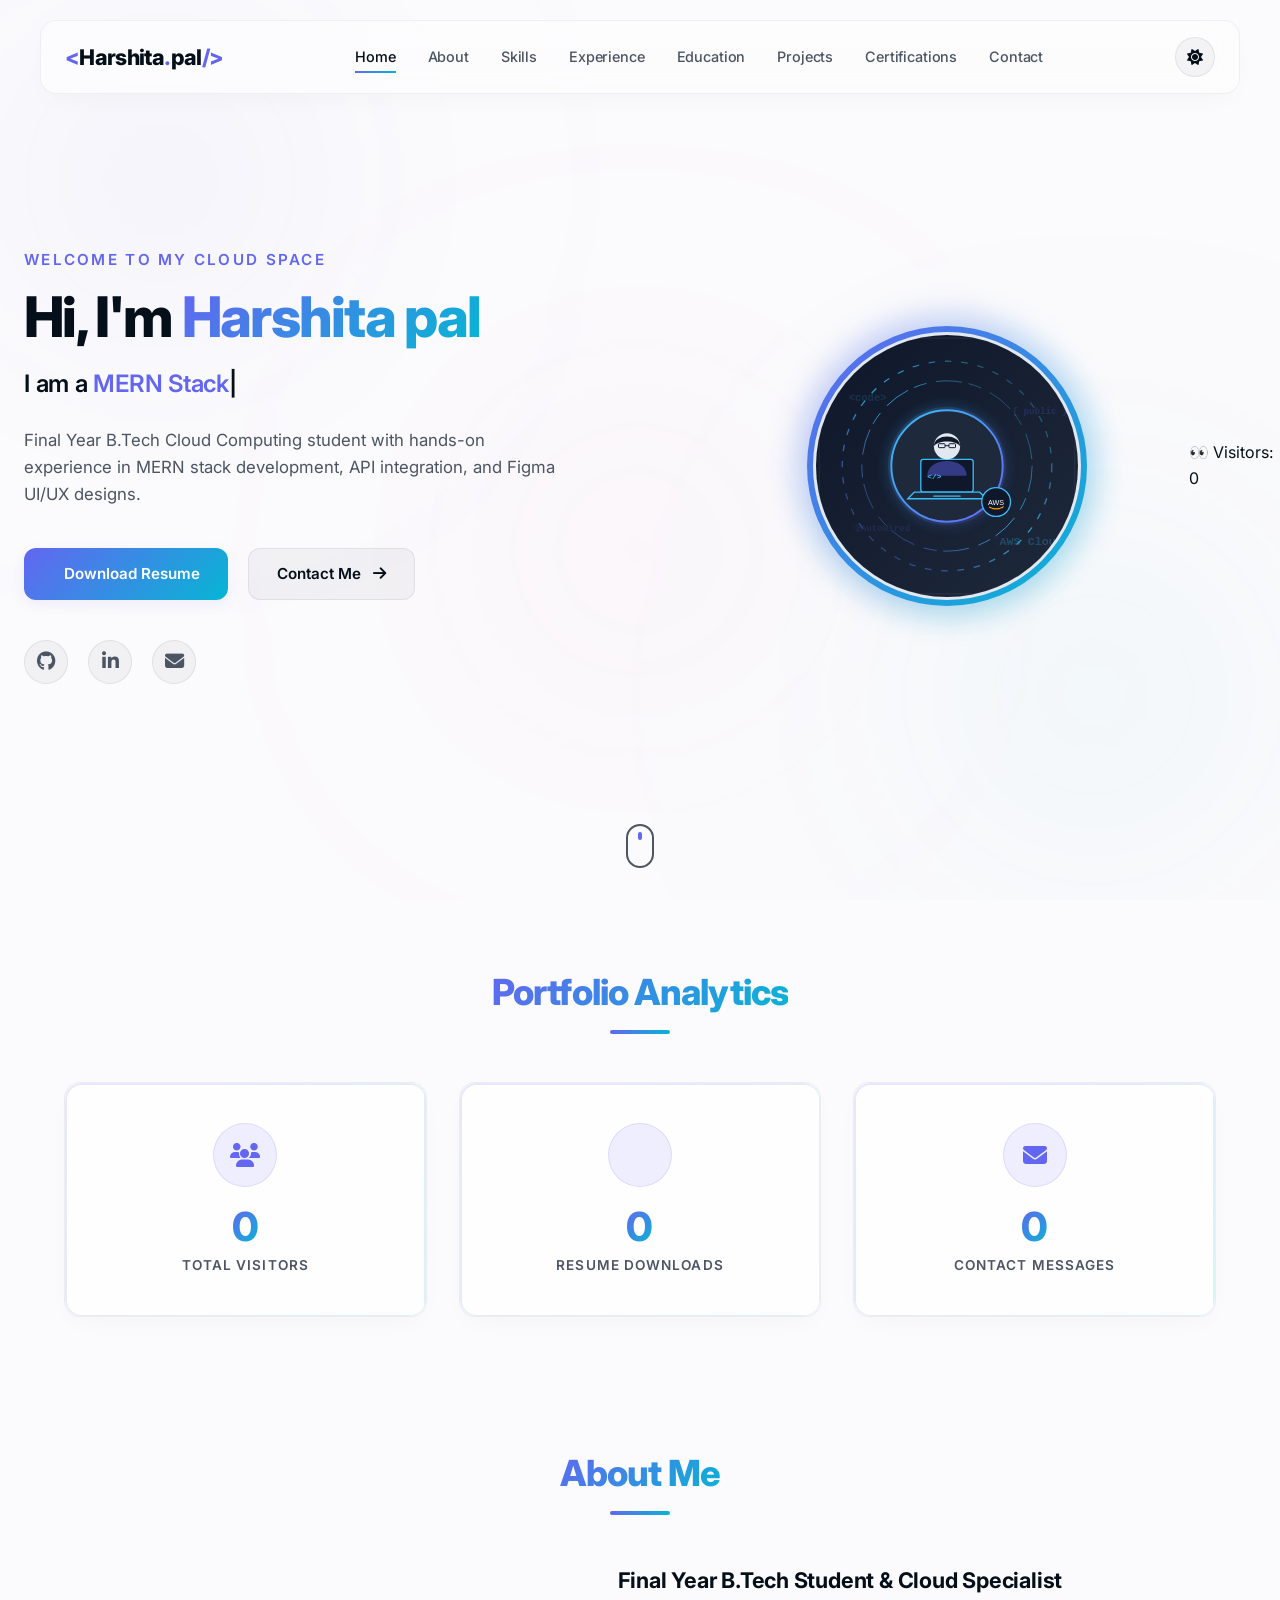
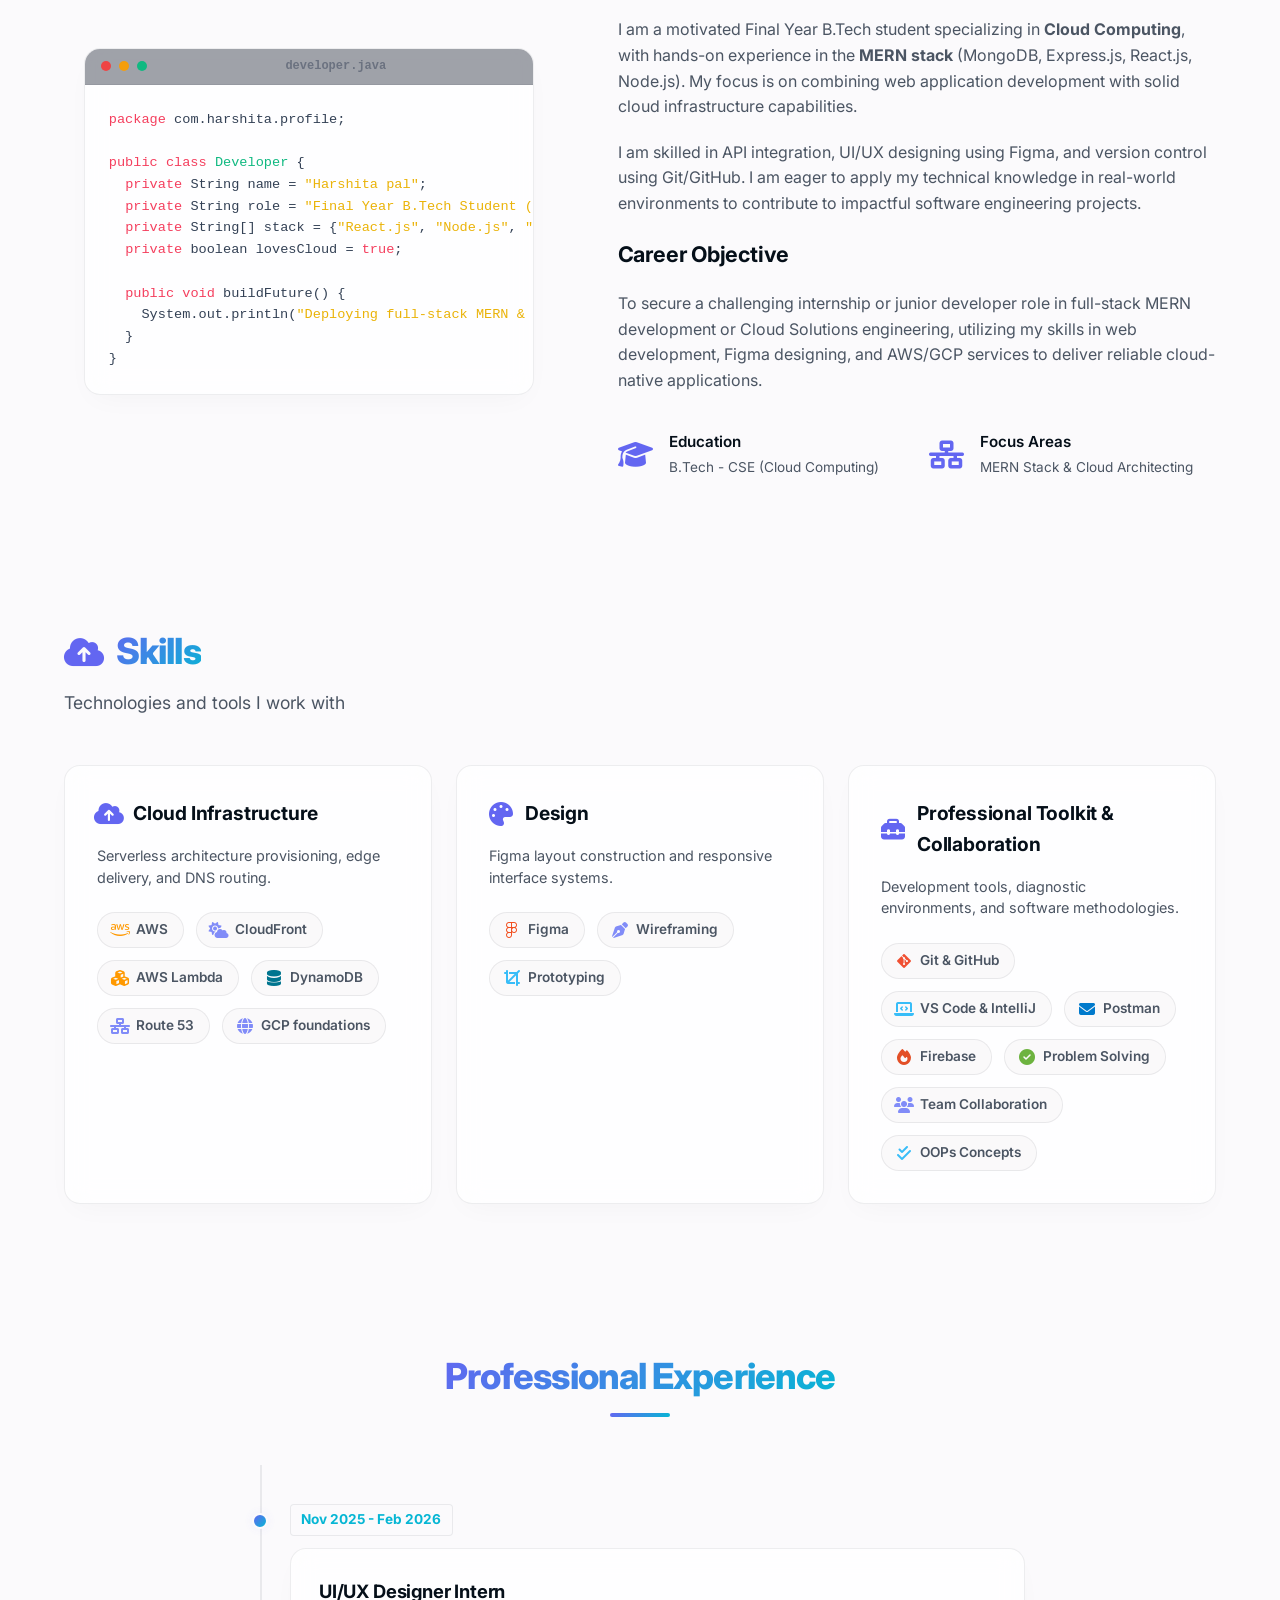
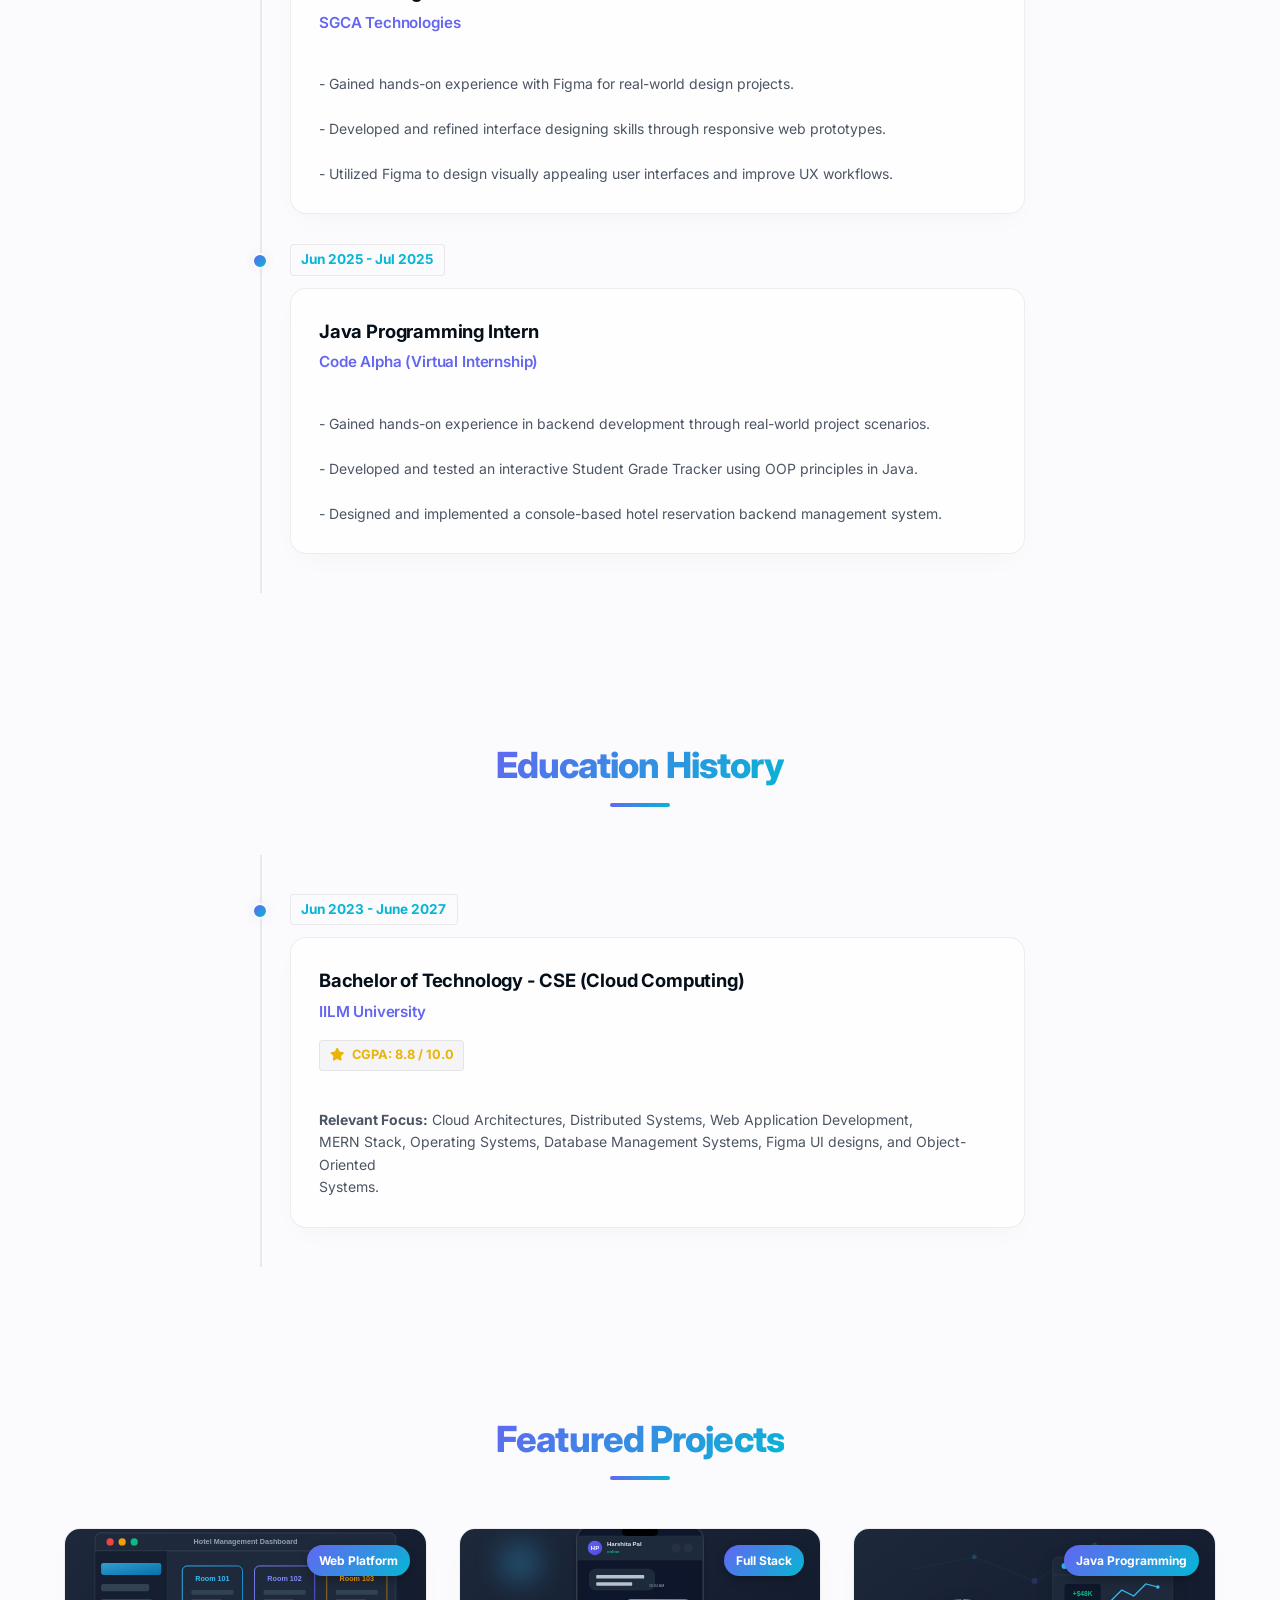
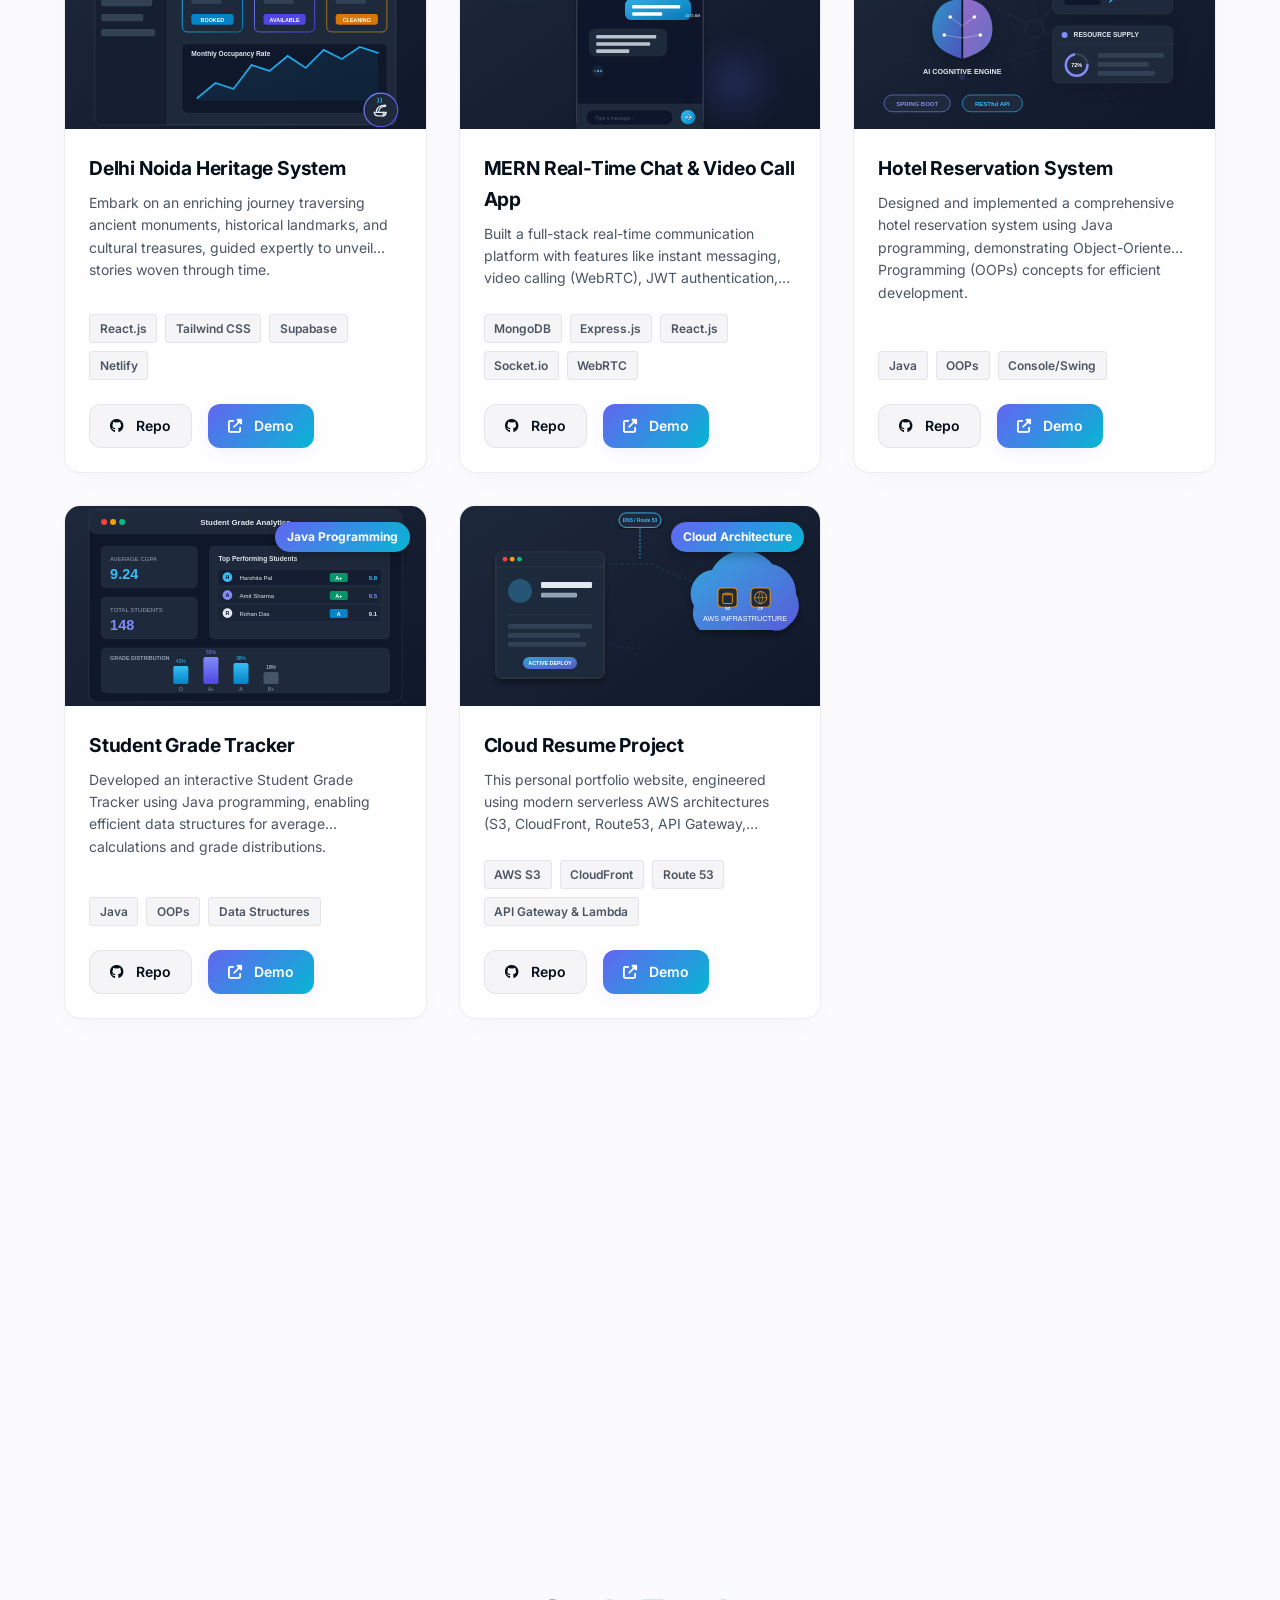
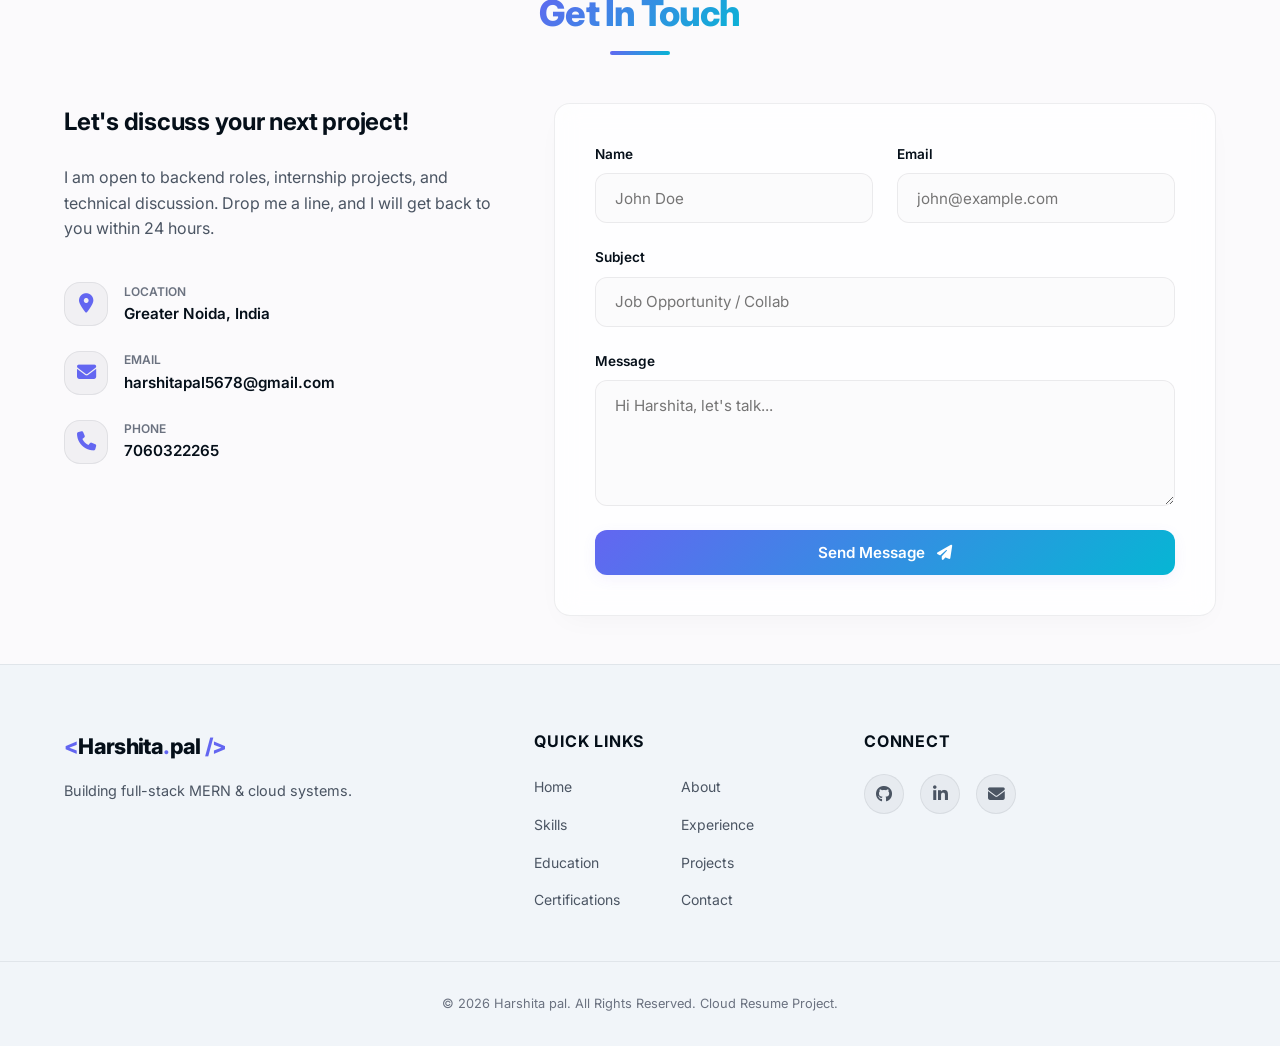
==== commit 1edf1c96: "Completed Analytics Dashboard with AWS Lambda and DynamoDB" ====
--- a/index.html
+++ b/index.html
@@ -1,32 +1,37 @@
 <!DOCTYPE html>
 <html lang="en" data-theme="dark">
+
 <head>
   <meta charset="UTF-8">
   <meta name="viewport" content="width=device-width, initial-scale=1.0">
   <meta http-equiv="X-UA-Compatible" content="ie=edge">
-  
+
   <!-- Primary Meta Tags -->
   <title>Cloud Specialist Portfolio</title>
   <meta name="title" content="Harshita pal | MERN Stack &amp; Cloud Specialist Portfolio">
-  <meta name="description" content="Portfolio of Harshita pal, a 3rd-Year B.Tech Student at IILM University specializing in Cloud Computing, MERN Stack, Java, and AWS. Discover projects, skills, certifications, and contact details.">
-  <meta name="keywords" content="Harshita pal, MERN stack Developer, React.js, Node.js, AWS, Cloud Computing, Portfolio, Cloud Resume, Developer, B.Tech student, IILM University">
+  <meta name="description"
+    content="Portfolio of Harshita pal, a 3rd-Year B.Tech Student at IILM University specializing in Cloud Computing, MERN Stack, Java, and AWS. Discover projects, skills, certifications, and contact details.">
+  <meta name="keywords"
+    content="Harshita pal, MERN stack Developer, React.js, Node.js, AWS, Cloud Computing, Portfolio, Cloud Resume, Developer, B.Tech student, IILM University">
   <meta name="author" content="Harshita pal">
-  
+
   <!-- Canonical URL -->
   <link rel="canonical" href="https://harshitapal.dev/">
-  
+
   <!-- Open Graph / Facebook -->
   <meta property="og:type" content="website">
   <meta property="og:url" content="https://harshitapal.dev/">
   <meta property="og:title" content="Harshita pal | MERN Stack &amp; Cloud Specialist Portfolio">
-  <meta property="og:description" content="Explore the portfolio of Harshita pal: B.Tech Cloud Computing Student, MERN Stack Developer, and AWS Enthusiast.">
+  <meta property="og:description"
+    content="Explore the portfolio of Harshita pal: B.Tech Cloud Computing Student, MERN Stack Developer, and AWS Enthusiast.">
   <meta property="og:image" content="images/profile.svg">
 
   <!-- Twitter -->
   <meta property="twitter:card" content="summary_large_image">
   <meta property="twitter:url" content="https://harshitapal.dev/">
   <meta property="twitter:title" content="Harshita pal | MERN Stack &amp; Cloud Specialist Portfolio">
-  <meta property="twitter:description" content="Explore the portfolio of Harshita pal: B.Tech Cloud Computing Student, MERN Stack Developer, and AWS Enthusiast.">
+  <meta property="twitter:description"
+    content="Explore the portfolio of Harshita pal: B.Tech Cloud Computing Student, MERN Stack Developer, and AWS Enthusiast.">
   <meta property="twitter:image" content="images/profile.svg">
 
   <!-- DNS-Prefetch & Preconnect for CDN resources -->
@@ -49,12 +54,18 @@
   <meta name="theme-color" content="#050F19">
 
   <!-- Fonts & Icons -->
-  <link rel="preload" href="https://fonts.googleapis.com/css2?family=Inter:wght@300;400;500;600;700;800&amp;display=swap" as="style">
-  <link rel="stylesheet" href="https://fonts.googleapis.com/css2?family=Inter:wght@300;400;500;600;700;800&amp;display=swap" media="print" onload="this.media='all'">
+  <link rel="preload"
+    href="https://fonts.googleapis.com/css2?family=Inter:wght@300;400;500;600;700;800&amp;display=swap" as="style">
+  <link rel="stylesheet"
+    href="https://fonts.googleapis.com/css2?family=Inter:wght@300;400;500;600;700;800&amp;display=swap" media="print"
+    onload="this.media='all'">
   <noscript>
-    <link rel="stylesheet" href="https://fonts.googleapis.com/css2?family=Inter:wght@300;400;500;600;700;800&amp;display=swap">
+    <link rel="stylesheet"
+      href="https://fonts.googleapis.com/css2?family=Inter:wght@300;400;500;600;700;800&amp;display=swap">
   </noscript>
-  <link rel="stylesheet" href="https://cdnjs.cloudflare.com/ajax/libs/font-awesome/6.4.0/css/all.min.css" integrity="sha512-iecdLmaskl7CVkqkXNQ/ZH/XLlvWZOJyj7Yy7tcenmpD1ypASozpmT/E0iPtmFIB46ZmdtAc9eNBvH0H/ZpiBw==" crossorigin="anonymous" referrerpolicy="no-referrer" />
+  <link rel="stylesheet" href="https://cdnjs.cloudflare.com/ajax/libs/font-awesome/6.4.0/css/all.min.css"
+    integrity="sha512-iecdLmaskl7CVkqkXNQ/ZH/XLlvWZOJyj7Yy7tcenmpD1ypASozpmT/E0iPtmFIB46ZmdtAc9eNBvH0H/ZpiBw=="
+    crossorigin="anonymous" referrerpolicy="no-referrer" />
 
   <!-- Custom Stylesheet -->
   <link rel="stylesheet" href="css/style.css">
@@ -62,6 +73,7 @@
   <!-- Custom JavaScript (Deferred for optimal FCP/DOMContentLoaded) -->
   <script src="js/script.js" defer></script>
 </head>
+
 <body>
 
   <!-- Loading Screen -->
@@ -83,9 +95,10 @@
   <header class="header">
     <div class="container nav-container">
       <a href="#home" class="logo" aria-label="Harshita pal Home">
-        <span class="logo-accent">&lt;</span>Harshita<span class="logo-accent">.</span>pal<span class="logo-accent"> /&gt;</span>
+        <span class="logo-accent">&lt;</span>Harshita<span class="logo-accent">.</span>pal<span class="logo-accent">
+          /&gt;</span>
       </a>
-      
+
       <nav class="nav" id="nav-menu">
         <ul class="nav-list">
           <li class="nav-item"><a href="#home" class="nav-link active">Home</a></li>
@@ -105,9 +118,10 @@
           <i class="fa-solid fa-moon moon-icon" aria-hidden="true"></i>
           <i class="fa-solid fa-sun sun-icon" aria-hidden="true"></i>
         </button>
-        
+
         <!-- Mobile Hamburger Menu Button -->
-        <button class="hamburger" id="hamburger-menu" aria-expanded="false" aria-controls="nav-menu" aria-label="Toggle mobile menu">
+        <button class="hamburger" id="hamburger-menu" aria-expanded="false" aria-controls="nav-menu"
+          aria-label="Toggle mobile menu">
           <span class="bar"></span>
           <span class="bar"></span>
           <span class="bar"></span>
@@ -129,10 +143,12 @@
             I am a <span id="typing-text" class="text-accent"></span><span class="typed-cursor">|</span>
           </h2>
           <p class="hero-description">
-            Final Year B.Tech Cloud Computing student with hands-on experience in MERN stack development, API integration, and Figma UI/UX designs.
+            Final Year B.Tech Cloud Computing student with hands-on experience in MERN stack development, API
+            integration, and Figma UI/UX designs.
           </p>
           <div class="hero-ctas">
-            <a href="assets/Harshita pal - Resume (1).pdf" class="btn btn-primary" download aria-label="Download Harshita pal's Resume PDF">
+            <a href="assets/Harshita pal - Resume (1).pdf" class="btn btn-primary" download
+              onclick="trackResumeDownload()" aria-label="Download Harshita Pal's Resume PDF">
               <i class="fa-solid fa-arrow-down-to-line" aria-hidden="true"></i> Download Resume
             </a>
             <a href="#contact" class="btn btn-secondary" aria-label="Scroll to contact section">
@@ -140,10 +156,12 @@
             </a>
           </div>
           <div class="hero-socials">
-            <a href="https://github.com/EngHarshita" target="_blank" rel="noopener noreferrer" class="social-link" aria-label="GitHub Profile">
+            <a href="https://github.com/EngHarshita" target="_blank" rel="noopener noreferrer" class="social-link"
+              aria-label="GitHub Profile">
               <i class="fa-brands fa-github" aria-hidden="true"></i>
             </a>
-            <a href="https://linkedin.com/in/harshita-pal-4a1a08287" target="_blank" rel="noopener noreferrer" class="social-link" aria-label="LinkedIn Profile">
+            <a href="https://linkedin.com/in/harshita-pal-4a1a08287" target="_blank" rel="noopener noreferrer"
+              class="social-link" aria-label="LinkedIn Profile">
               <i class="fa-brands fa-linkedin-in" aria-hidden="true"></i>
             </a>
             <a href="mailto:harshitapal5678@gmail.com" class="social-link" aria-label="Send Email">
@@ -153,15 +171,16 @@
         </div>
         <div class="hero-visual">
           <div class="avatar-wrapper">
-            <img src="images/profile.svg" alt="Harshita Pal Avatar Illustration" class="avatar-img" loading="eager" width="300" height="300" fetchpriority="high" decoding="async">
+            <img src="images/profile.svg" alt="Harshita Pal Avatar Illustration" class="avatar-img" loading="eager"
+              width="300" height="300" fetchpriority="high" decoding="async">
             <div class="avatar-backdrop"></div>
           </div>
         </div>
       </div>
       <!-- Visitor Counter -->
-<div class="visitor-counter">
-    👀 Visitors: <span id="visitor-count">0</span>
-</div>
+      <div class="visitor-counter">
+        👀 Visitors: <span id="visitor-count">0</span>
+      </div>
       <div class="scroll-indicator" aria-hidden="true">
         <a href="#about" aria-label="Scroll down to About section">
           <span class="mouse-icon">
@@ -171,12 +190,58 @@
       </div>
     </section>
 
+    <!-- Portfolio Analytics Dashboard Section -->
+    <section id="analytics" class="section analytics-section scroll-reveal">
+      <div class="container">
+        <h2 class="section-title text-center"><span class="text-gradient">Portfolio Analytics</span></h2>
+        <div class="section-underline"></div>
+
+        <div class="analytics-grid">
+          <!-- Card 1: Total Visitors -->
+          <div class="glass-card analytics-card">
+            <div class="card-glow"></div>
+            <div class="analytics-icon-wrapper">
+              <i class="fa-solid fa-users analytics-icon" aria-hidden="true"></i>
+            </div>
+            <div class="analytics-metric">
+              <span id="visitors-count" class="analytics-number">0</span>
+            </div>
+            <div class="analytics-label">Total Visitors</div>
+          </div>
+
+          <!-- Card 2: Resume Downloads -->
+          <div class="glass-card analytics-card">
+            <div class="card-glow"></div>
+            <div class="analytics-icon-wrapper">
+              <i class="fa-solid fa-arrow-down-to-line analytics-icon" aria-hidden="true"></i>
+            </div>
+            <div class="analytics-metric">
+              <span id="downloads-count" class="analytics-number">0</span>
+            </div>
+            <div class="analytics-label">Resume Downloads</div>
+          </div>
+
+          <!-- Card 3: Contact Messages -->
+          <div class="glass-card analytics-card">
+            <div class="card-glow"></div>
+            <div class="analytics-icon-wrapper">
+              <i class="fa-solid fa-envelope analytics-icon" aria-hidden="true"></i>
+            </div>
+            <div class="analytics-metric">
+              <span id="messages-count" class="analytics-number">0</span>
+            </div>
+            <div class="analytics-label">Contact Messages</div>
+          </div>
+        </div>
+      </div>
+    </section>
+
     <!-- About Section -->
     <section id="about" class="section about-section scroll-reveal">
       <div class="container">
         <h2 class="section-title text-center"><span class="text-gradient">About Me</span></h2>
         <div class="section-underline"></div>
-        
+
         <div class="about-grid">
           <div class="about-visual">
             <div class="glass-card about-image-card">
@@ -200,20 +265,26 @@
 }</code></pre>
             </div>
           </div>
-          
+
           <div class="about-content">
             <h3 class="about-subtitle">Final Year B.Tech Student &amp; Cloud Specialist</h3>
             <p class="about-text">
-              I am a motivated Final Year B.Tech student specializing in <strong>Cloud Computing</strong>, with hands-on experience in the <strong>MERN stack</strong> (MongoDB, Express.js, React.js, Node.js). My focus is on combining web application development with solid cloud infrastructure capabilities.
+              I am a motivated Final Year B.Tech student specializing in <strong>Cloud Computing</strong>, with hands-on
+              experience in the <strong>MERN stack</strong> (MongoDB, Express.js, React.js, Node.js). My focus is on
+              combining web application development with solid cloud infrastructure capabilities.
             </p>
             <p class="about-text">
-              I am skilled in API integration, UI/UX designing using Figma, and version control using Git/GitHub. I am eager to apply my technical knowledge in real-world environments to contribute to impactful software engineering projects.
+              I am skilled in API integration, UI/UX designing using Figma, and version control using Git/GitHub. I am
+              eager to apply my technical knowledge in real-world environments to contribute to impactful software
+              engineering projects.
             </p>
             <h3 class="about-subtitle">Career Objective</h3>
             <p class="about-text">
-              To secure a challenging internship or junior developer role in full-stack MERN development or Cloud Solutions engineering, utilizing my skills in web development, Figma designing, and AWS/GCP services to deliver reliable cloud-native applications.
+              To secure a challenging internship or junior developer role in full-stack MERN development or Cloud
+              Solutions engineering, utilizing my skills in web development, Figma designing, and AWS/GCP services to
+              deliver reliable cloud-native applications.
             </p>
-            
+
             <div class="about-highlights">
               <div class="highlight-item">
                 <i class="fa-solid fa-graduation-cap highlight-icon" aria-hidden="true"></i>
@@ -240,12 +311,15 @@
       <div class="container">
         <div class="section-header" style="margin-bottom: 3rem;">
           <div style="display: flex; align-items: center; gap: 0.75rem; margin-bottom: 0.5rem;">
-            <i class="fa-solid fa-cloud-arrow-up" style="font-size: 2rem; color: var(--accent-primary);" aria-hidden="true"></i>
-            <h2 class="section-title" style="margin-bottom: 0; font-size: 2.25rem;"><span class="text-gradient">Skills</span></h2>
-          </div>
-          <p style="color: var(--text-secondary); font-size: 1.1rem; margin-top: 0.25rem;">Technologies and tools I work with</p>
-        </div>
-        
+            <i class="fa-solid fa-cloud-arrow-up" style="font-size: 2rem; color: var(--accent-primary);"
+              aria-hidden="true"></i>
+            <h2 class="section-title" style="margin-bottom: 0; font-size: 2.25rem;"><span
+                class="text-gradient">Skills</span></h2>
+          </div>
+          <p style="color: var(--text-secondary); font-size: 1.1rem; margin-top: 0.25rem;">Technologies and tools I work
+            with</p>
+        </div>
+
         <div class="bento-grid">
           <!-- Card 1: Cloud Infrastructure -->
           <div class="glass-card bento-card">
@@ -258,11 +332,16 @@
             </div>
             <div class="skill-tags-group">
               <div class="skill-tag-pill"><i class="fa-brands fa-aws aws-color" aria-hidden="true"></i> AWS</div>
-              <div class="skill-tag-pill"><i class="fa-solid fa-cloud-sun route-color" aria-hidden="true"></i> CloudFront</div>
-              <div class="skill-tag-pill"><i class="fa-solid fa-cubes aws-color" aria-hidden="true"></i> AWS Lambda</div>
-              <div class="skill-tag-pill"><i class="fa-solid fa-database mysql-color" aria-hidden="true"></i> DynamoDB</div>
-              <div class="skill-tag-pill"><i class="fa-solid fa-network-wired route-color" aria-hidden="true"></i> Route 53</div>
-              <div class="skill-tag-pill"><i class="fa-solid fa-globe route-color" aria-hidden="true"></i> GCP foundations</div>
+              <div class="skill-tag-pill"><i class="fa-solid fa-cloud-sun route-color" aria-hidden="true"></i>
+                CloudFront</div>
+              <div class="skill-tag-pill"><i class="fa-solid fa-cubes aws-color" aria-hidden="true"></i> AWS Lambda
+              </div>
+              <div class="skill-tag-pill"><i class="fa-solid fa-database mysql-color" aria-hidden="true"></i> DynamoDB
+              </div>
+              <div class="skill-tag-pill"><i class="fa-solid fa-network-wired route-color" aria-hidden="true"></i> Route
+                53</div>
+              <div class="skill-tag-pill"><i class="fa-solid fa-globe route-color" aria-hidden="true"></i> GCP
+                foundations</div>
             </div>
           </div>
 
@@ -276,9 +355,12 @@
               <p class="skill-desc">Figma layout construction and responsive interface systems.</p>
             </div>
             <div class="skill-tags-group">
-              <div class="skill-tag-pill"><i class="fa-brands fa-figma general-badge-color" style="color:#F24E1E;" aria-hidden="true"></i> Figma</div>
-              <div class="skill-tag-pill"><i class="fa-solid fa-pen-nib route-color" aria-hidden="true"></i> Wireframing</div>
-              <div class="skill-tag-pill"><i class="fa-solid fa-crop general-badge-color" aria-hidden="true"></i> Prototyping</div>
+              <div class="skill-tag-pill"><i class="fa-brands fa-figma general-badge-color" style="color:#F24E1E;"
+                  aria-hidden="true"></i> Figma</div>
+              <div class="skill-tag-pill"><i class="fa-solid fa-pen-nib route-color" aria-hidden="true"></i> Wireframing
+              </div>
+              <div class="skill-tag-pill"><i class="fa-solid fa-crop general-badge-color" aria-hidden="true"></i>
+                Prototyping</div>
             </div>
           </div>
 
@@ -292,13 +374,19 @@
               <p class="skill-desc">Development tools, diagnostic environments, and software methodologies.</p>
             </div>
             <div class="skill-tags-group">
-              <div class="skill-tag-pill"><i class="fa-brands fa-git-alt git-color" aria-hidden="true"></i> Git &amp; GitHub</div>
-              <div class="skill-tag-pill"><i class="fa-solid fa-laptop-code api-color" aria-hidden="true"></i> VS Code &amp; IntelliJ</div>
-              <div class="skill-tag-pill"><i class="fa-solid fa-envelope vscode-color" aria-hidden="true"></i> Postman</div>
+              <div class="skill-tag-pill"><i class="fa-brands fa-git-alt git-color" aria-hidden="true"></i> Git &amp;
+                GitHub</div>
+              <div class="skill-tag-pill"><i class="fa-solid fa-laptop-code api-color" aria-hidden="true"></i> VS Code
+                &amp; IntelliJ</div>
+              <div class="skill-tag-pill"><i class="fa-solid fa-envelope vscode-color" aria-hidden="true"></i> Postman
+              </div>
               <div class="skill-tag-pill"><i class="fa-solid fa-fire html-color" aria-hidden="true"></i> Firebase</div>
-              <div class="skill-tag-pill"><i class="fa-solid fa-circle-check spring-color" aria-hidden="true"></i> Problem Solving</div>
-              <div class="skill-tag-pill"><i class="fa-solid fa-users route-color" aria-hidden="true"></i> Team Collaboration</div>
-              <div class="skill-tag-pill"><i class="fa-solid fa-check-double general-badge-color" aria-hidden="true"></i> OOPs Concepts</div>
+              <div class="skill-tag-pill"><i class="fa-solid fa-circle-check spring-color" aria-hidden="true"></i>
+                Problem Solving</div>
+              <div class="skill-tag-pill"><i class="fa-solid fa-users route-color" aria-hidden="true"></i> Team
+                Collaboration</div>
+              <div class="skill-tag-pill"><i class="fa-solid fa-check-double general-badge-color"
+                  aria-hidden="true"></i> OOPs Concepts</div>
             </div>
           </div>
         </div>
@@ -311,7 +399,7 @@
       <div class="container">
         <h2 class="section-title text-center"><span class="text-gradient">Professional Experience</span></h2>
         <div class="section-underline"></div>
-        
+
         <div class="timeline">
           <!-- Item 1: SGCA Technologies -->
           <div class="timeline-item">
@@ -351,7 +439,7 @@
       <div class="container">
         <h2 class="section-title text-center"><span class="text-gradient">Education History</span></h2>
         <div class="section-underline"></div>
-        
+
         <div class="timeline">
           <div class="timeline-item">
             <div class="timeline-dot"></div>
@@ -363,7 +451,9 @@
                 <span class="edu-gpa"><i class="fa-solid fa-star" aria-hidden="true"></i> CGPA: 8.8 / 10.0</span>
               </div>
               <p class="timeline-text">
-                <strong>Relevant Focus:</strong> Cloud Architectures, Distributed Systems, Web Application Development, MERN Stack, Operating Systems, Database Management Systems, Figma UI designs, and Object-Oriented Systems.
+                <strong>Relevant Focus:</strong> Cloud Architectures, Distributed Systems, Web Application Development,
+                MERN Stack, Operating Systems, Database Management Systems, Figma UI designs, and Object-Oriented
+                Systems.
               </p>
             </div>
           </div>
@@ -376,18 +466,20 @@
       <div class="container">
         <h2 class="section-title text-center"><span class="text-gradient">Featured Projects</span></h2>
         <div class="section-underline"></div>
-        
+
         <div class="projects-grid">
           <!-- Project 1: Delhi Noida Heritage System -->
           <article class="glass-card project-card">
             <div class="project-image-wrapper">
-              <img src="images/project-hotel.svg" alt="Delhi Noida Heritage System Mockup" class="project-img" loading="lazy" width="400" height="200" decoding="async">
+              <img src="images/project-hotel.svg" alt="Delhi Noida Heritage System Mockup" class="project-img"
+                loading="lazy" width="400" height="200" decoding="async">
               <div class="project-badge">Web Platform</div>
             </div>
             <div class="project-info">
               <h3 class="project-card-title">Delhi Noida Heritage System</h3>
               <p class="project-card-desc">
-                Embark on an enriching journey traversing ancient monuments, historical landmarks, and cultural treasures, guided expertly to unveil stories woven through time.
+                Embark on an enriching journey traversing ancient monuments, historical landmarks, and cultural
+                treasures, guided expertly to unveil stories woven through time.
               </p>
               <div class="project-tech-tags">
                 <span class="tech-tag">React.js</span>
@@ -396,10 +488,12 @@
                 <span class="tech-tag">Netlify</span>
               </div>
               <div class="project-links">
-                <a href="https://github.com/EngHarshita" target="_blank" rel="noopener noreferrer" class="btn btn-icon btn-secondary" aria-label="GitHub Repository for Delhi Noida Heritage System">
+                <a href="https://github.com/EngHarshita" target="_blank" rel="noopener noreferrer"
+                  class="btn btn-icon btn-secondary" aria-label="GitHub Repository for Delhi Noida Heritage System">
                   <i class="fa-brands fa-github" aria-hidden="true"></i> Repo
                 </a>
-                <a href="#" class="btn btn-icon btn-primary project-demo-btn" data-project="Delhi Noida Heritage System" aria-label="Live Demo for Delhi Noida Heritage System">
+                <a href="#" class="btn btn-icon btn-primary project-demo-btn" data-project="Delhi Noida Heritage System"
+                  aria-label="Live Demo for Delhi Noida Heritage System">
                   <i class="fa-solid fa-up-right-from-square" aria-hidden="true"></i> Demo
                 </a>
               </div>
@@ -409,13 +503,16 @@
           <!-- Project 2: MERN Chat & Video Call App -->
           <article class="glass-card project-card">
             <div class="project-image-wrapper">
-              <img src="images/project-chat.svg" alt="MERN Chat & Video Call App UI Mockup" class="project-img" loading="lazy" width="400" height="200" decoding="async">
+              <img src="images/project-chat.svg" alt="MERN Chat & Video Call App UI Mockup" class="project-img"
+                loading="lazy" width="400" height="200" decoding="async">
               <div class="project-badge">Full Stack</div>
             </div>
             <div class="project-info">
               <h3 class="project-card-title">MERN Real-Time Chat &amp; Video Call App</h3>
               <p class="project-card-desc">
-                Built a full-stack real-time communication platform with features like instant messaging, video calling (WebRTC), JWT authentication, cloud file sharing, and multi-device support. Deployed with production-ready scalability.
+                Built a full-stack real-time communication platform with features like instant messaging, video calling
+                (WebRTC), JWT authentication, cloud file sharing, and multi-device support. Deployed with
+                production-ready scalability.
               </p>
               <div class="project-tech-tags">
                 <span class="tech-tag">MongoDB</span>
@@ -425,10 +522,12 @@
                 <span class="tech-tag">WebRTC</span>
               </div>
               <div class="project-links">
-                <a href="https://github.com/EngHarshita" target="_blank" rel="noopener noreferrer" class="btn btn-icon btn-secondary" aria-label="GitHub Repository for MERN Chat App">
+                <a href="https://github.com/EngHarshita" target="_blank" rel="noopener noreferrer"
+                  class="btn btn-icon btn-secondary" aria-label="GitHub Repository for MERN Chat App">
                   <i class="fa-brands fa-github" aria-hidden="true"></i> Repo
                 </a>
-                <a href="#" class="btn btn-icon btn-primary project-demo-btn" data-project="MERN Chat Application" aria-label="Live Demo for MERN Chat App">
+                <a href="#" class="btn btn-icon btn-primary project-demo-btn" data-project="MERN Chat Application"
+                  aria-label="Live Demo for MERN Chat App">
                   <i class="fa-solid fa-up-right-from-square" aria-hidden="true"></i> Demo
                 </a>
               </div>
@@ -438,13 +537,15 @@
           <!-- Project 3: Hotel Reservation System -->
           <article class="glass-card project-card">
             <div class="project-image-wrapper">
-              <img src="images/project-erp.svg" alt="Hotel Reservation System visual mockup" class="project-img" loading="lazy" width="400" height="200" decoding="async">
+              <img src="images/project-erp.svg" alt="Hotel Reservation System visual mockup" class="project-img"
+                loading="lazy" width="400" height="200" decoding="async">
               <div class="project-badge">Java Programming</div>
             </div>
             <div class="project-info">
               <h3 class="project-card-title">Hotel Reservation System</h3>
               <p class="project-card-desc">
-                Designed and implemented a comprehensive hotel reservation system using Java programming, demonstrating Object-Oriented Programming (OOPs) concepts for efficient development.
+                Designed and implemented a comprehensive hotel reservation system using Java programming, demonstrating
+                Object-Oriented Programming (OOPs) concepts for efficient development.
               </p>
               <div class="project-tech-tags">
                 <span class="tech-tag">Java</span>
@@ -452,10 +553,12 @@
                 <span class="tech-tag">Console/Swing</span>
               </div>
               <div class="project-links">
-                <a href="https://github.com/EngHarshita" target="_blank" rel="noopener noreferrer" class="btn btn-icon btn-secondary" aria-label="GitHub Repository for Hotel Reservation System">
+                <a href="https://github.com/EngHarshita" target="_blank" rel="noopener noreferrer"
+                  class="btn btn-icon btn-secondary" aria-label="GitHub Repository for Hotel Reservation System">
                   <i class="fa-brands fa-github" aria-hidden="true"></i> Repo
                 </a>
-                <a href="#" class="btn btn-icon btn-primary project-demo-btn" data-project="Hotel Management System" aria-label="Live Demo for Hotel Reservation System">
+                <a href="#" class="btn btn-icon btn-primary project-demo-btn" data-project="Hotel Management System"
+                  aria-label="Live Demo for Hotel Reservation System">
                   <i class="fa-solid fa-up-right-from-square" aria-hidden="true"></i> Demo
                 </a>
               </div>
@@ -465,13 +568,15 @@
           <!-- Project 4: Student Grade Tracker -->
           <article class="glass-card project-card">
             <div class="project-image-wrapper">
-              <img src="images/project-grade.svg" alt="Student Grade Tracker visual mockup" class="project-img" loading="lazy" width="400" height="200" decoding="async">
+              <img src="images/project-grade.svg" alt="Student Grade Tracker visual mockup" class="project-img"
+                loading="lazy" width="400" height="200" decoding="async">
               <div class="project-badge">Java Programming</div>
             </div>
             <div class="project-info">
               <h3 class="project-card-title">Student Grade Tracker</h3>
               <p class="project-card-desc">
-                Developed an interactive Student Grade Tracker using Java programming, enabling efficient data structures for average calculations and grade distributions.
+                Developed an interactive Student Grade Tracker using Java programming, enabling efficient data
+                structures for average calculations and grade distributions.
               </p>
               <div class="project-tech-tags">
                 <span class="tech-tag">Java</span>
@@ -479,10 +584,12 @@
                 <span class="tech-tag">Data Structures</span>
               </div>
               <div class="project-links">
-                <a href="https://github.com/EngHarshita" target="_blank" rel="noopener noreferrer" class="btn btn-icon btn-secondary" aria-label="GitHub Repository for Student Grade Tracker">
+                <a href="https://github.com/EngHarshita" target="_blank" rel="noopener noreferrer"
+                  class="btn btn-icon btn-secondary" aria-label="GitHub Repository for Student Grade Tracker">
                   <i class="fa-brands fa-github" aria-hidden="true"></i> Repo
                 </a>
-                <a href="#" class="btn btn-icon btn-primary project-demo-btn" data-project="Student Grade Tracker" aria-label="Live Demo for Student Grade Tracker">
+                <a href="#" class="btn btn-icon btn-primary project-demo-btn" data-project="Student Grade Tracker"
+                  aria-label="Live Demo for Student Grade Tracker">
                   <i class="fa-solid fa-up-right-from-square" aria-hidden="true"></i> Demo
                 </a>
               </div>
@@ -492,13 +599,15 @@
           <!-- Project 5: Cloud Resume Project -->
           <article class="glass-card project-card">
             <div class="project-image-wrapper">
-              <img src="images/project-resume.svg" alt="Cloud Resume Project AWS Architecture" class="project-img" loading="lazy" width="400" height="200" decoding="async">
+              <img src="images/project-resume.svg" alt="Cloud Resume Project AWS Architecture" class="project-img"
+                loading="lazy" width="400" height="200" decoding="async">
               <div class="project-badge">Cloud Architecture</div>
             </div>
             <div class="project-info">
               <h3 class="project-card-title">Cloud Resume Project</h3>
               <p class="project-card-desc">
-                This personal portfolio website, engineered using modern serverless AWS architectures (S3, CloudFront, Route53, API Gateway, Lambda, and DynamoDB).
+                This personal portfolio website, engineered using modern serverless AWS architectures (S3, CloudFront,
+                Route53, API Gateway, Lambda, and DynamoDB).
               </p>
               <div class="project-tech-tags">
                 <span class="tech-tag">AWS S3</span>
@@ -507,10 +616,12 @@
                 <span class="tech-tag">API Gateway &amp; Lambda</span>
               </div>
               <div class="project-links">
-                <a href="https://github.com/EngHarshita" target="_blank" rel="noopener noreferrer" class="btn btn-icon btn-secondary" aria-label="GitHub Repository for Cloud Resume Project">
+                <a href="https://github.com/EngHarshita" target="_blank" rel="noopener noreferrer"
+                  class="btn btn-icon btn-secondary" aria-label="GitHub Repository for Cloud Resume Project">
                   <i class="fa-brands fa-github" aria-hidden="true"></i> Repo
                 </a>
-                <a href="#" class="btn btn-icon btn-primary project-demo-btn" data-project="Cloud Resume Project" aria-label="Live Demo for Cloud Resume Project">
+                <a href="#" class="btn btn-icon btn-primary project-demo-btn" data-project="Cloud Resume Project"
+                  aria-label="Live Demo for Cloud Resume Project">
                   <i class="fa-solid fa-up-right-from-square" aria-hidden="true"></i> Demo
                 </a>
               </div>
@@ -525,7 +636,7 @@
       <div class="container">
         <h2 class="section-title text-center"><span class="text-gradient">Certifications</span></h2>
         <div class="section-underline"></div>
-        
+
         <div class="certifications-grid">
           <!-- Cert 1 -->
           <div class="glass-card cert-card">
@@ -535,7 +646,8 @@
             <div class="cert-info">
               <h3 class="cert-title">AWS Academy Cloud Foundations</h3>
               <p class="cert-issuer">AWS Academy (April 2025)</p>
-              <button class="btn btn-secondary btn-sm cert-verify-btn" data-cert="AWS Academy Cloud Foundations" aria-label="Verify AWS Academy Cloud Foundations certification">
+              <button class="btn btn-secondary btn-sm cert-verify-btn" data-cert="AWS Academy Cloud Foundations"
+                aria-label="Verify AWS Academy Cloud Foundations certification">
                 <i class="fa-solid fa-circle-check" aria-hidden="true"></i> View Certificate
               </button>
             </div>
@@ -549,7 +661,8 @@
             <div class="cert-info">
               <h3 class="cert-title">AWS Cloud Architecting</h3>
               <p class="cert-issuer">AWS Academy</p>
-              <button class="btn btn-secondary btn-sm cert-verify-btn" data-cert="AWS cloud Architecting" aria-label="Verify AWS Cloud Architecting certification">
+              <button class="btn btn-secondary btn-sm cert-verify-btn" data-cert="AWS cloud Architecting"
+                aria-label="Verify AWS Cloud Architecting certification">
                 <i class="fa-solid fa-circle-check" aria-hidden="true"></i> View Certificate
               </button>
             </div>
@@ -563,7 +676,8 @@
             <div class="cert-info">
               <h3 class="cert-title">Accenture Nordics-Software Engineering Simulation</h3>
               <p class="cert-issuer">Forage (April 2025)</p>
-              <button class="btn btn-secondary btn-sm cert-verify-btn" data-cert="Accenture Nordics Simulation" aria-label="Verify Accenture Nordics simulation certificate">
+              <button class="btn btn-secondary btn-sm cert-verify-btn" data-cert="Accenture Nordics Simulation"
+                aria-label="Verify Accenture Nordics simulation certificate">
                 <i class="fa-solid fa-circle-check" aria-hidden="true"></i> View Certificate
               </button>
             </div>
@@ -577,14 +691,15 @@
       <div class="container">
         <h2 class="section-title text-center"><span class="text-gradient">Get In Touch</span></h2>
         <div class="section-underline"></div>
-        
+
         <div class="contact-grid">
           <div class="contact-info-panel">
             <h3 class="contact-info-title">Let's discuss your next project!</h3>
             <p class="contact-info-text">
-              I am open to backend roles, internship projects, and technical discussion. Drop me a line, and I will get back to you within 24 hours.
+              I am open to backend roles, internship projects, and technical discussion. Drop me a line, and I will get
+              back to you within 24 hours.
             </p>
-            
+
             <div class="contact-details">
               <div class="contact-detail-item">
                 <div class="contact-detail-icon"><i class="fa-solid fa-location-dot" aria-hidden="true"></i></div>
@@ -597,7 +712,8 @@
                 <div class="contact-detail-icon"><i class="fa-solid fa-envelope" aria-hidden="true"></i></div>
                 <div>
                   <span class="detail-label">Email</span>
-                  <span class="detail-value"><a href="mailto:harshitapal5678@gmail.com">harshitapal5678@gmail.com</a></span>
+                  <span class="detail-value"><a
+                      href="mailto:harshitapal5678@gmail.com">harshitapal5678@gmail.com</a></span>
                 </div>
               </div>
               <div class="contact-detail-item">
@@ -609,35 +725,39 @@
               </div>
             </div>
           </div>
-          
+
           <div class="glass-card contact-form-wrapper">
             <!-- Alert Toast Message (Hidden by default) -->
             <div id="form-feedback" class="form-feedback-alert" role="alert" aria-live="assertive"></div>
-            
+
             <form id="contact-form" novalidate>
               <div class="form-row">
                 <div class="form-group">
                   <label for="form-name">Name</label>
-                  <input type="text" id="form-name" name="name" required placeholder="John Doe" aria-required="true" autocomplete="name">
+                  <input type="text" id="form-name" name="name" required placeholder="John Doe" aria-required="true"
+                    autocomplete="name">
                   <span class="form-error-msg" id="name-error">Please enter your name</span>
                 </div>
                 <div class="form-group">
                   <label for="form-email">Email</label>
-                  <input type="email" id="form-email" name="email" required placeholder="john@example.com" aria-required="true" autocomplete="email">
+                  <input type="email" id="form-email" name="email" required placeholder="john@example.com"
+                    aria-required="true" autocomplete="email">
                   <span class="form-error-msg" id="email-error">Please enter a valid email address</span>
                 </div>
               </div>
               <div class="form-group">
                 <label for="form-subject">Subject</label>
-                <input type="text" id="form-subject" name="subject" required placeholder="Job Opportunity / Collab" aria-required="true" autocomplete="off">
+                <input type="text" id="form-subject" name="subject" required placeholder="Job Opportunity / Collab"
+                  aria-required="true" autocomplete="off">
                 <span class="form-error-msg" id="subject-error">Please enter a subject</span>
               </div>
               <div class="form-group">
                 <label for="form-message">Message</label>
-                <textarea id="form-message" name="message" rows="5" required placeholder="Hi Harshita, let's talk..." aria-required="true" autocomplete="off"></textarea>
+                <textarea id="form-message" name="message" rows="5" required placeholder="Hi Harshita, let's talk..."
+                  aria-required="true" autocomplete="off"></textarea>
                 <span class="form-error-msg" id="message-error">Please enter your message</span>
               </div>
-              
+
               <button type="submit" class="btn btn-primary btn-block" aria-label="Send Message">
                 Send Message <i class="fa-solid fa-paper-plane" aria-hidden="true"></i>
               </button>
@@ -653,11 +773,12 @@
     <div class="container footer-container">
       <div class="footer-brand">
         <a href="#home" class="logo footer-logo">
-          <span class="logo-accent">&lt;</span>Harshita<span class="logo-accent">.</span>pal<span class="logo-accent"> /&gt;</span>
+          <span class="logo-accent">&lt;</span>Harshita<span class="logo-accent">.</span>pal<span class="logo-accent">
+            /&gt;</span>
         </a>
         <p class="footer-tagline">Building full-stack MERN &amp; cloud systems.</p>
       </div>
-      
+
       <div class="footer-links-group">
         <h3 class="footer-links-title">Quick Links</h3>
         <ul class="footer-links-list">
@@ -671,14 +792,16 @@
           <li><a href="#contact">Contact</a></li>
         </ul>
       </div>
-      
+
       <div class="footer-socials-group">
         <h3 class="footer-links-title">Connect</h3>
         <div class="footer-socials">
-          <a href="https://github.com/EngHarshita" target="_blank" rel="noopener noreferrer" class="footer-social-link" aria-label="GitHub">
+          <a href="https://github.com/EngHarshita" target="_blank" rel="noopener noreferrer" class="footer-social-link"
+            aria-label="GitHub">
             <i class="fa-brands fa-github" aria-hidden="true"></i>
           </a>
-          <a href="https://linkedin.com/in/harshita-pal-4a1a08287" target="_blank" rel="noopener noreferrer" class="footer-social-link" aria-label="LinkedIn">
+          <a href="https://linkedin.com/in/harshita-pal-4a1a08287" target="_blank" rel="noopener noreferrer"
+            class="footer-social-link" aria-label="LinkedIn">
             <i class="fa-brands fa-linkedin-in" aria-hidden="true"></i>
           </a>
           <a href="mailto:harshitapal5678@gmail.com" class="footer-social-link" aria-label="Email">
@@ -687,7 +810,7 @@
         </div>
       </div>
     </div>
-    
+
     <div class="footer-bottom">
       <div class="container footer-bottom-container">
         <p class="copyright">&copy; 2026 Harshita pal. All Rights Reserved. Cloud Resume Project.</p>
@@ -713,4 +836,5 @@
     </div>
   </div>
 </body>
-</html>
+
+</html>
--- a/css/style.css
+++ b/css/style.css
@@ -1864,3 +1864,223 @@
     scroll-behavior: auto !important;
   }
 }
+
+/* ==========================================================================
+   PORTFOLIO ANALYTICS DASHBOARD
+   ========================================================================== */
+.analytics-section {
+  padding: 4rem 0 2rem 0;
+  z-index: 15;
+}
+
+.analytics-grid {
+  display: grid;
+  grid-template-columns: repeat(3, 1fr);
+  gap: 2rem;
+  margin-top: 1rem;
+}
+
+.analytics-card {
+  position: relative;
+  display: flex;
+  flex-direction: column;
+  align-items: center;
+  justify-content: center;
+  padding: 2.5rem 2rem;
+  text-align: center;
+  overflow: hidden;
+  background: var(--card-bg);
+  backdrop-filter: blur(12px) saturate(180%);
+  -webkit-backdrop-filter: blur(12px) saturate(180%);
+  border: 1px solid var(--border-color);
+  border-radius: var(--radius-md);
+  box-shadow: 0 10px 30px -10px var(--shadow-color);
+  transition: transform var(--transition-normal), 
+              background-color var(--transition-normal), 
+              border-color var(--transition-normal), 
+              box-shadow var(--transition-normal);
+}
+
+/* Gradient border layout */
+.analytics-card::before {
+  content: "";
+  position: absolute;
+  top: 0;
+  left: 0;
+  right: 0;
+  bottom: 0;
+  border-radius: var(--radius-md);
+  padding: 1.5px;
+  background: linear-gradient(135deg, rgba(99, 102, 241, 0.15) 0%, rgba(6, 182, 212, 0.15) 100%);
+  -webkit-mask: linear-gradient(#fff 0 0) content-box, linear-gradient(#fff 0 0);
+  -webkit-mask-composite: xor;
+  mask-composite: exclude;
+  pointer-events: none;
+  transition: background var(--transition-normal);
+}
+
+.analytics-card:hover::before {
+  background: var(--accent-gradient);
+}
+
+/* Soft hover animation */
+.analytics-card:hover {
+  transform: translateY(-5px);
+  background-color: var(--card-hover-bg);
+  border-color: rgba(99, 102, 241, 0.35);
+  box-shadow: 0 15px 35px -10px rgba(99, 102, 241, 0.25);
+}
+
+/* Accent Card Glow Effect */
+.card-glow {
+  position: absolute;
+  top: -30%;
+  left: -30%;
+  width: 160%;
+  height: 160%;
+  background: radial-gradient(circle, var(--glow-color) 0%, rgba(99, 102, 241, 0) 65%);
+  pointer-events: none;
+  z-index: 1;
+  opacity: 0;
+  transition: opacity var(--transition-normal);
+}
+
+.analytics-card:hover .card-glow {
+  opacity: 1;
+}
+
+.analytics-icon-wrapper {
+  position: relative;
+  z-index: 2;
+  width: 4rem;
+  height: 4rem;
+  border-radius: var(--radius-circle);
+  background: rgba(99, 102, 241, 0.1);
+  display: flex;
+  align-items: center;
+  justify-content: center;
+  margin-bottom: 1.25rem;
+  border: 1px solid rgba(99, 102, 241, 0.15);
+  transition: transform var(--transition-normal), background var(--transition-normal);
+}
+
+.analytics-card:hover .analytics-icon-wrapper {
+  transform: scale(1.1);
+  background: var(--accent-gradient);
+  border-color: transparent;
+}
+
+.analytics-icon {
+  font-size: 1.5rem;
+  color: var(--accent-primary);
+  transition: color var(--transition-normal);
+}
+
+.analytics-card:hover .analytics-icon {
+  color: #ffffff;
+}
+
+.analytics-metric {
+  position: relative;
+  z-index: 2;
+  font-size: 2.5rem;
+  font-weight: 800;
+  line-height: 1;
+  margin-bottom: 0.5rem;
+  color: var(--text-primary);
+  min-height: 2.5rem;
+  display: flex;
+  align-items: center;
+  justify-content: center;
+}
+
+.analytics-number {
+  background: var(--accent-gradient);
+  -webkit-background-clip: text;
+  -webkit-text-fill-color: transparent;
+  background-clip: text;
+  display: inline-block;
+  transition: all var(--transition-normal);
+}
+
+.analytics-label {
+  position: relative;
+  z-index: 2;
+  font-size: 0.85rem;
+  font-weight: 600;
+  color: var(--text-secondary);
+  letter-spacing: 0.08em;
+  text-transform: uppercase;
+}
+
+/* Loading skeleton styles with modern shimmer effect */
+.loading-placeholder {
+  position: relative;
+  display: inline-block;
+  width: 100px;
+  height: 2.5rem; /* Matches the 2.5rem font size of the metric to prevent layout shift */
+  background: rgba(255, 255, 255, 0.06) !important;
+  -webkit-text-fill-color: transparent !important;
+  border-radius: var(--radius-sm);
+  overflow: hidden;
+  vertical-align: middle;
+}
+
+html[data-theme="light"] .loading-placeholder {
+  background: rgba(0, 0, 0, 0.06) !important;
+}
+
+.loading-placeholder::after {
+  content: "";
+  position: absolute;
+  top: 0;
+  right: 0;
+  bottom: 0;
+  left: 0;
+  transform: translateX(-100%);
+  background: linear-gradient(
+    90deg,
+    rgba(255, 255, 255, 0) 0%,
+    rgba(255, 255, 255, 0.08) 20%,
+    rgba(255, 255, 255, 0.16) 60%,
+    rgba(255, 255, 255, 0) 100%
+  );
+  animation: shimmer 1.5s infinite ease-in-out;
+}
+
+html[data-theme="light"] .loading-placeholder::after {
+  background: linear-gradient(
+    90deg,
+    rgba(255, 255, 255, 0) 0%,
+    rgba(0, 0, 0, 0.04) 20%,
+    rgba(0, 0, 0, 0.08) 60%,
+    rgba(255, 255, 255, 0) 100%
+  );
+}
+
+@keyframes shimmer {
+  0% {
+    transform: translateX(-100%);
+  }
+  100% {
+    transform: translateX(100%);
+  }
+}
+
+/* Media Query for responsiveness */
+@media (max-width: 992px) {
+  .analytics-grid {
+    gap: 1.5rem;
+  }
+}
+
+@media (max-width: 768px) {
+  .analytics-grid {
+    grid-template-columns: 1fr;
+    gap: 1.5rem;
+  }
+  .analytics-card {
+    padding: 2rem 1.5rem;
+  }
+}
+
--- a/css/style.css
+++ b/css/style.css
@@ -1864,3 +1864,223 @@
     scroll-behavior: auto !important;
   }
 }
+
+/* ==========================================================================
+   PORTFOLIO ANALYTICS DASHBOARD
+   ========================================================================== */
+.analytics-section {
+  padding: 4rem 0 2rem 0;
+  z-index: 15;
+}
+
+.analytics-grid {
+  display: grid;
+  grid-template-columns: repeat(3, 1fr);
+  gap: 2rem;
+  margin-top: 1rem;
+}
+
+.analytics-card {
+  position: relative;
+  display: flex;
+  flex-direction: column;
+  align-items: center;
+  justify-content: center;
+  padding: 2.5rem 2rem;
+  text-align: center;
+  overflow: hidden;
+  background: var(--card-bg);
+  backdrop-filter: blur(12px) saturate(180%);
+  -webkit-backdrop-filter: blur(12px) saturate(180%);
+  border: 1px solid var(--border-color);
+  border-radius: var(--radius-md);
+  box-shadow: 0 10px 30px -10px var(--shadow-color);
+  transition: transform var(--transition-normal), 
+              background-color var(--transition-normal), 
+              border-color var(--transition-normal), 
+              box-shadow var(--transition-normal);
+}
+
+/* Gradient border layout */
+.analytics-card::before {
+  content: "";
+  position: absolute;
+  top: 0;
+  left: 0;
+  right: 0;
+  bottom: 0;
+  border-radius: var(--radius-md);
+  padding: 1.5px;
+  background: linear-gradient(135deg, rgba(99, 102, 241, 0.15) 0%, rgba(6, 182, 212, 0.15) 100%);
+  -webkit-mask: linear-gradient(#fff 0 0) content-box, linear-gradient(#fff 0 0);
+  -webkit-mask-composite: xor;
+  mask-composite: exclude;
+  pointer-events: none;
+  transition: background var(--transition-normal);
+}
+
+.analytics-card:hover::before {
+  background: var(--accent-gradient);
+}
+
+/* Soft hover animation */
+.analytics-card:hover {
+  transform: translateY(-5px);
+  background-color: var(--card-hover-bg);
+  border-color: rgba(99, 102, 241, 0.35);
+  box-shadow: 0 15px 35px -10px rgba(99, 102, 241, 0.25);
+}
+
+/* Accent Card Glow Effect */
+.card-glow {
+  position: absolute;
+  top: -30%;
+  left: -30%;
+  width: 160%;
+  height: 160%;
+  background: radial-gradient(circle, var(--glow-color) 0%, rgba(99, 102, 241, 0) 65%);
+  pointer-events: none;
+  z-index: 1;
+  opacity: 0;
+  transition: opacity var(--transition-normal);
+}
+
+.analytics-card:hover .card-glow {
+  opacity: 1;
+}
+
+.analytics-icon-wrapper {
+  position: relative;
+  z-index: 2;
+  width: 4rem;
+  height: 4rem;
+  border-radius: var(--radius-circle);
+  background: rgba(99, 102, 241, 0.1);
+  display: flex;
+  align-items: center;
+  justify-content: center;
+  margin-bottom: 1.25rem;
+  border: 1px solid rgba(99, 102, 241, 0.15);
+  transition: transform var(--transition-normal), background var(--transition-normal);
+}
+
+.analytics-card:hover .analytics-icon-wrapper {
+  transform: scale(1.1);
+  background: var(--accent-gradient);
+  border-color: transparent;
+}
+
+.analytics-icon {
+  font-size: 1.5rem;
+  color: var(--accent-primary);
+  transition: color var(--transition-normal);
+}
+
+.analytics-card:hover .analytics-icon {
+  color: #ffffff;
+}
+
+.analytics-metric {
+  position: relative;
+  z-index: 2;
+  font-size: 2.5rem;
+  font-weight: 800;
+  line-height: 1;
+  margin-bottom: 0.5rem;
+  color: var(--text-primary);
+  min-height: 2.5rem;
+  display: flex;
+  align-items: center;
+  justify-content: center;
+}
+
+.analytics-number {
+  background: var(--accent-gradient);
+  -webkit-background-clip: text;
+  -webkit-text-fill-color: transparent;
+  background-clip: text;
+  display: inline-block;
+  transition: all var(--transition-normal);
+}
+
+.analytics-label {
+  position: relative;
+  z-index: 2;
+  font-size: 0.85rem;
+  font-weight: 600;
+  color: var(--text-secondary);
+  letter-spacing: 0.08em;
+  text-transform: uppercase;
+}
+
+/* Loading skeleton styles with modern shimmer effect */
+.loading-placeholder {
+  position: relative;
+  display: inline-block;
+  width: 100px;
+  height: 2.5rem; /* Matches the 2.5rem font size of the metric to prevent layout shift */
+  background: rgba(255, 255, 255, 0.06) !important;
+  -webkit-text-fill-color: transparent !important;
+  border-radius: var(--radius-sm);
+  overflow: hidden;
+  vertical-align: middle;
+}
+
+html[data-theme="light"] .loading-placeholder {
+  background: rgba(0, 0, 0, 0.06) !important;
+}
+
+.loading-placeholder::after {
+  content: "";
+  position: absolute;
+  top: 0;
+  right: 0;
+  bottom: 0;
+  left: 0;
+  transform: translateX(-100%);
+  background: linear-gradient(
+    90deg,
+    rgba(255, 255, 255, 0) 0%,
+    rgba(255, 255, 255, 0.08) 20%,
+    rgba(255, 255, 255, 0.16) 60%,
+    rgba(255, 255, 255, 0) 100%
+  );
+  animation: shimmer 1.5s infinite ease-in-out;
+}
+
+html[data-theme="light"] .loading-placeholder::after {
+  background: linear-gradient(
+    90deg,
+    rgba(255, 255, 255, 0) 0%,
+    rgba(0, 0, 0, 0.04) 20%,
+    rgba(0, 0, 0, 0.08) 60%,
+    rgba(255, 255, 255, 0) 100%
+  );
+}
+
+@keyframes shimmer {
+  0% {
+    transform: translateX(-100%);
+  }
+  100% {
+    transform: translateX(100%);
+  }
+}
+
+/* Media Query for responsiveness */
+@media (max-width: 992px) {
+  .analytics-grid {
+    gap: 1.5rem;
+  }
+}
+
+@media (max-width: 768px) {
+  .analytics-grid {
+    grid-template-columns: 1fr;
+    gap: 1.5rem;
+  }
+  .analytics-card {
+    padding: 2rem 1.5rem;
+  }
+}
+
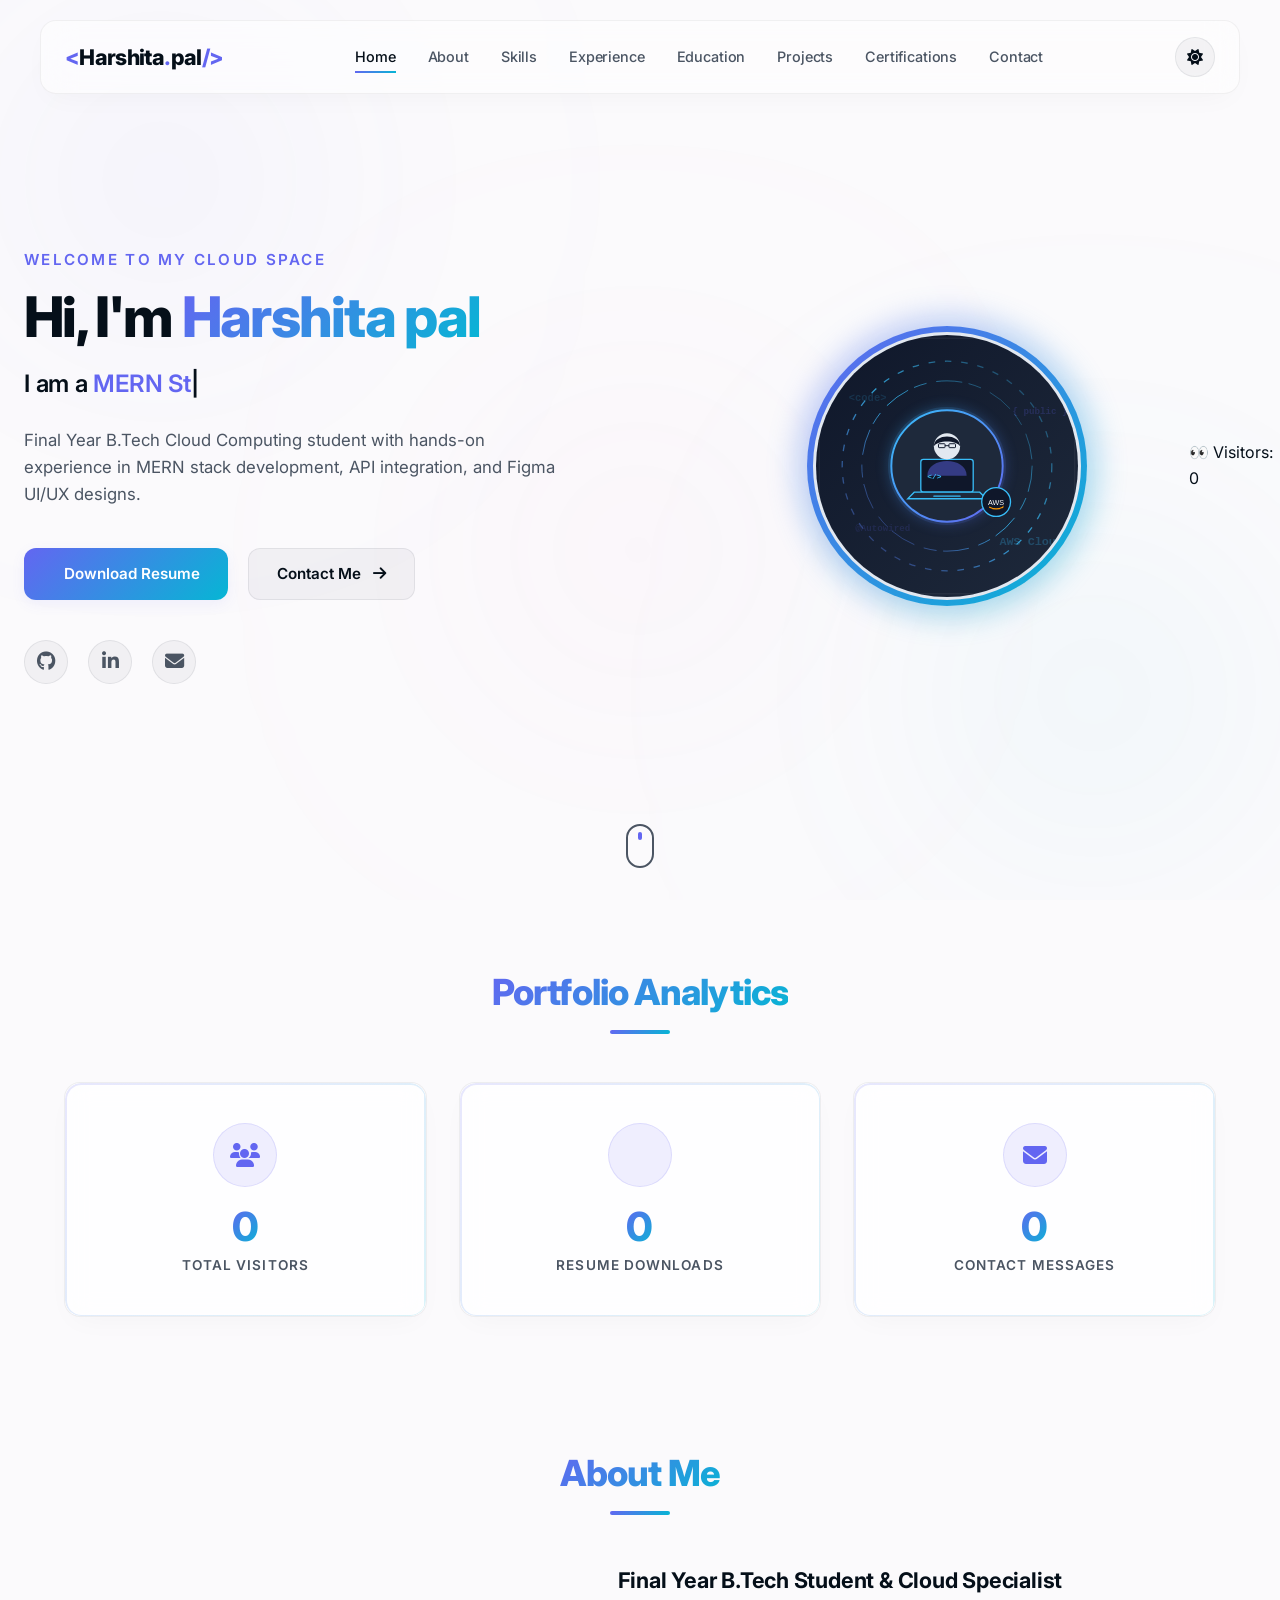
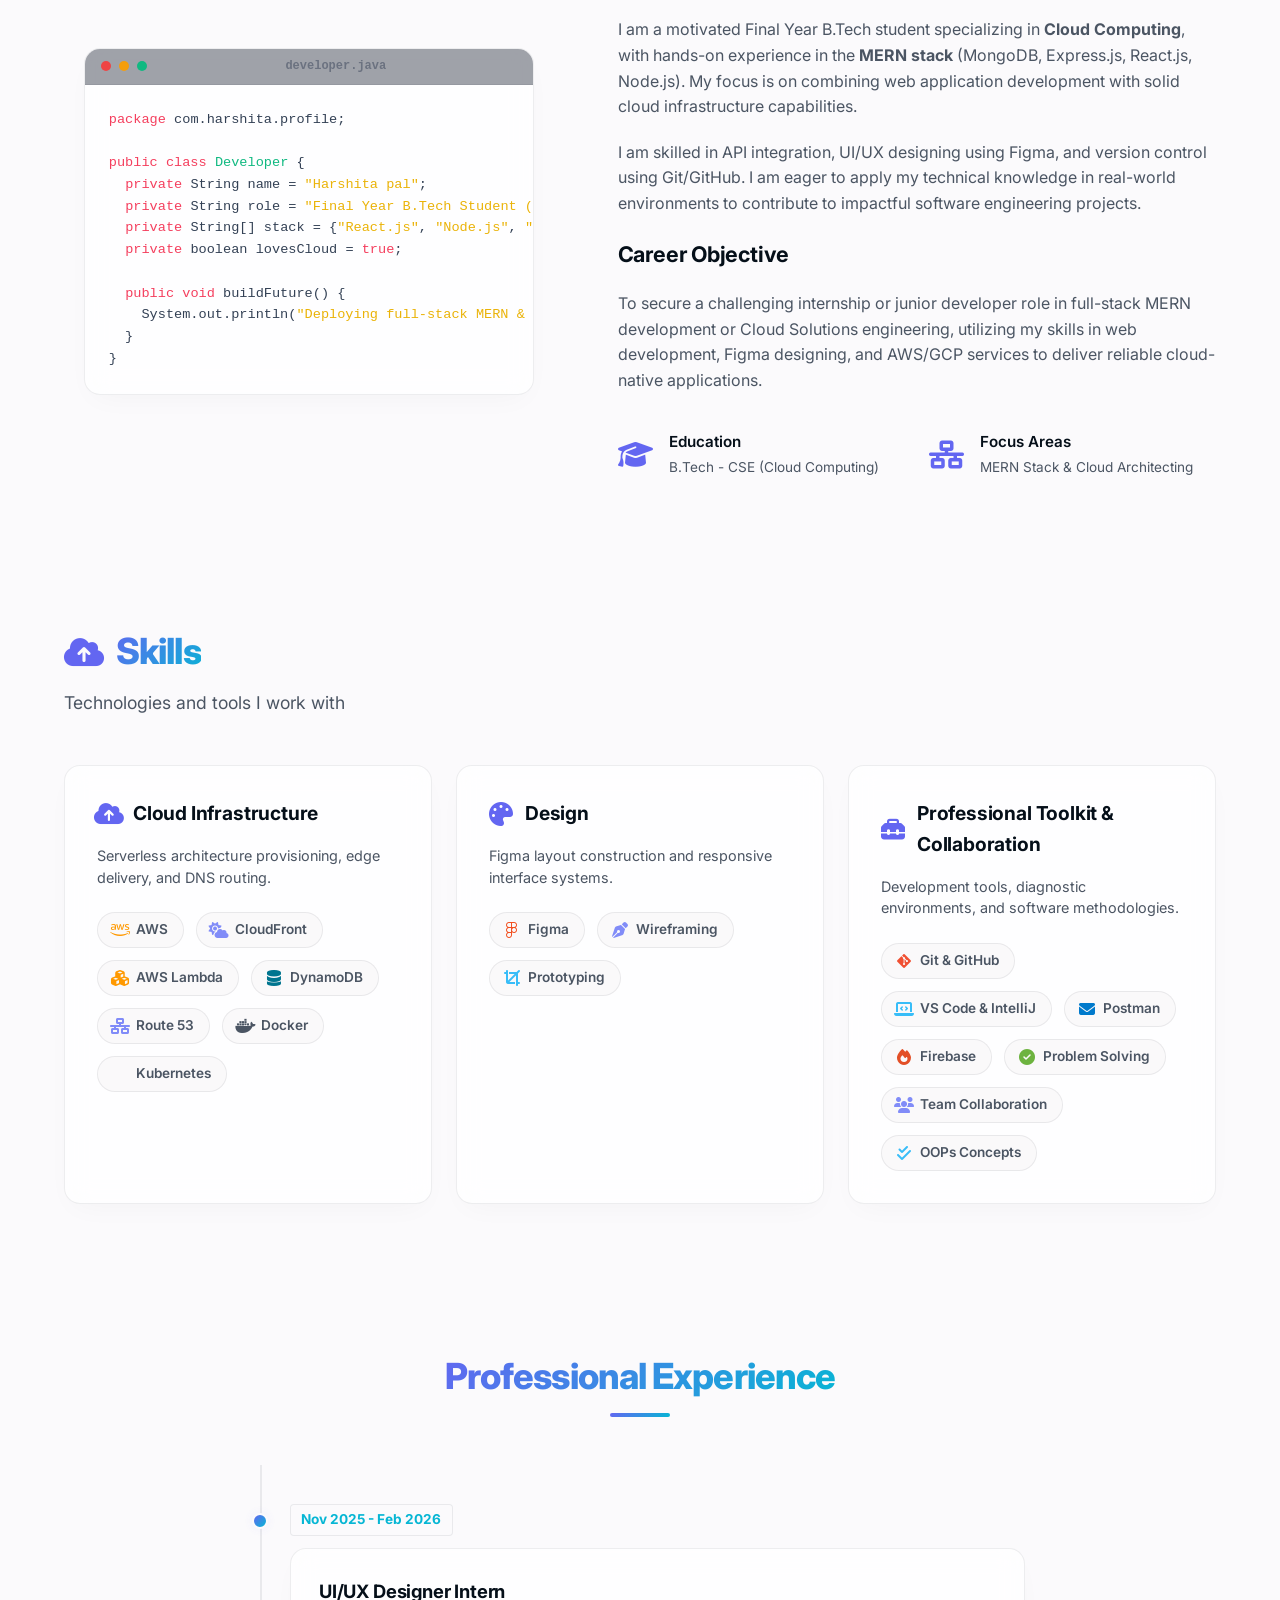
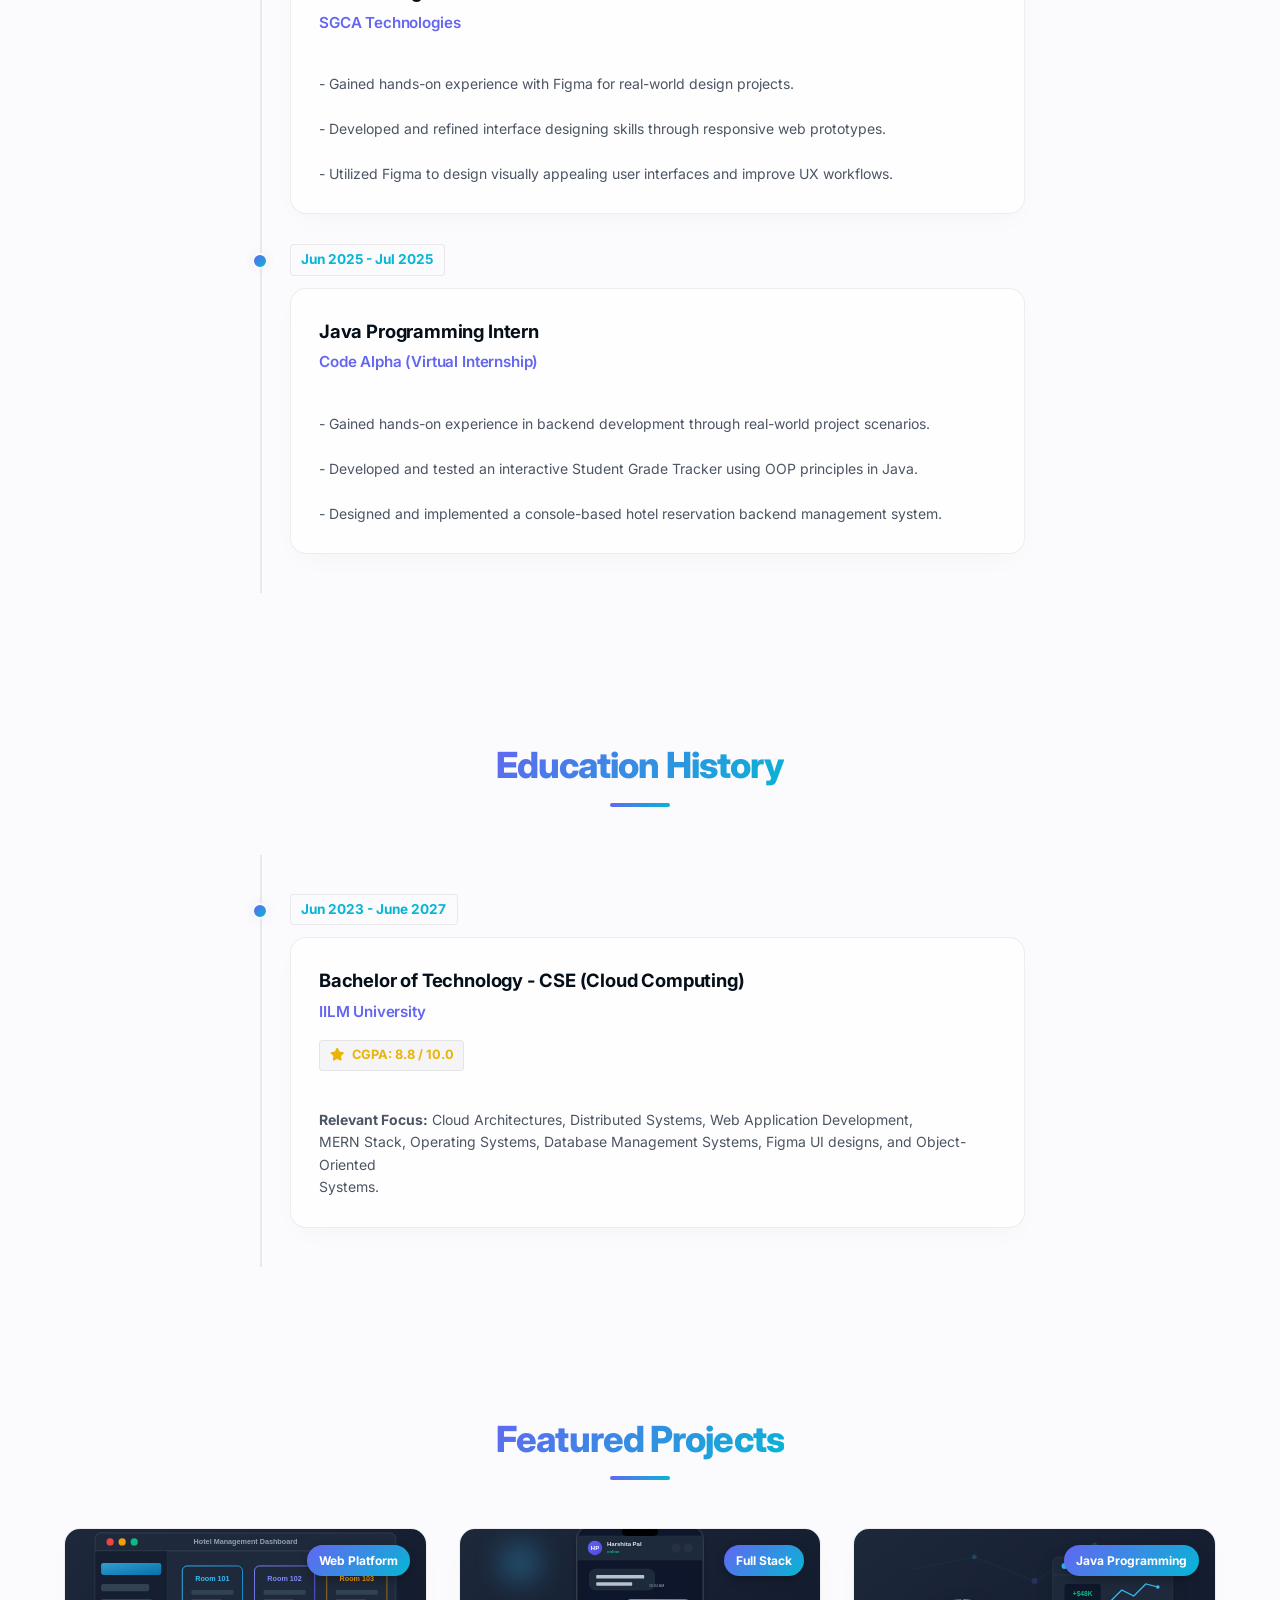
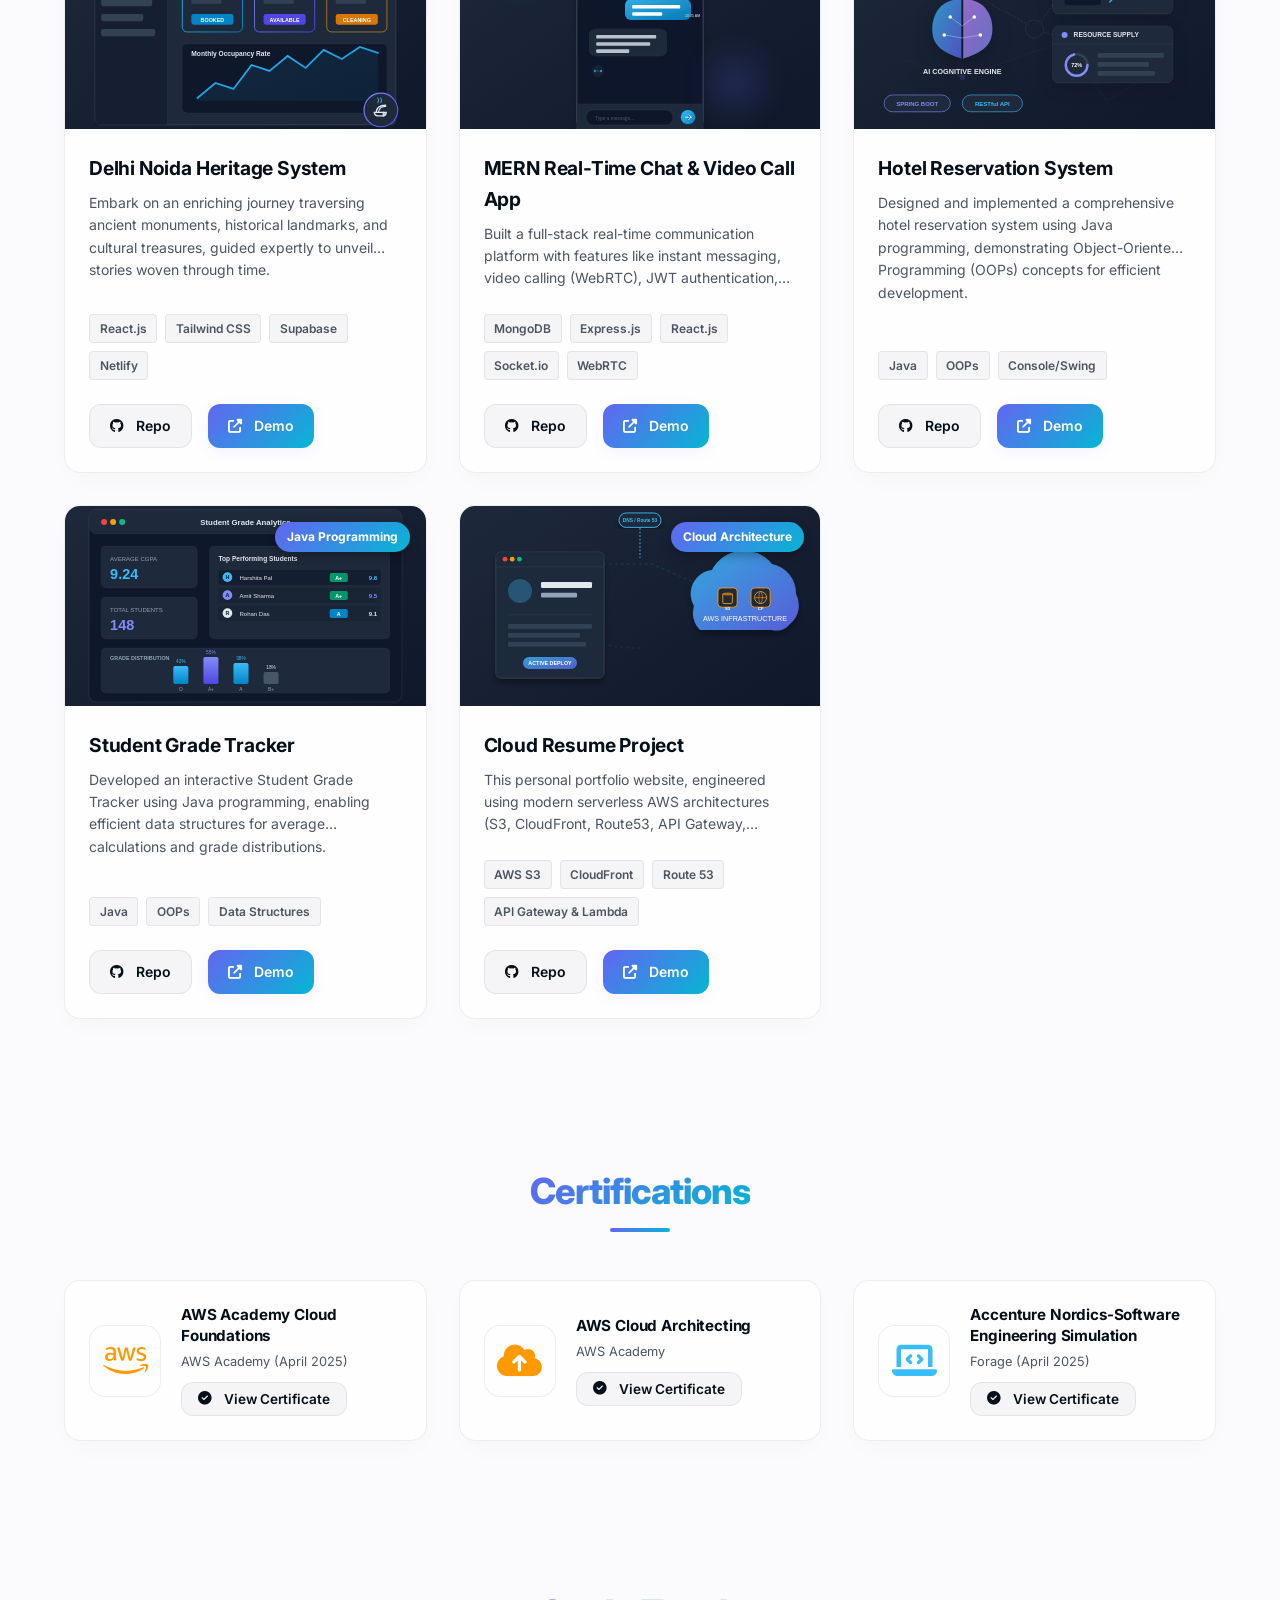
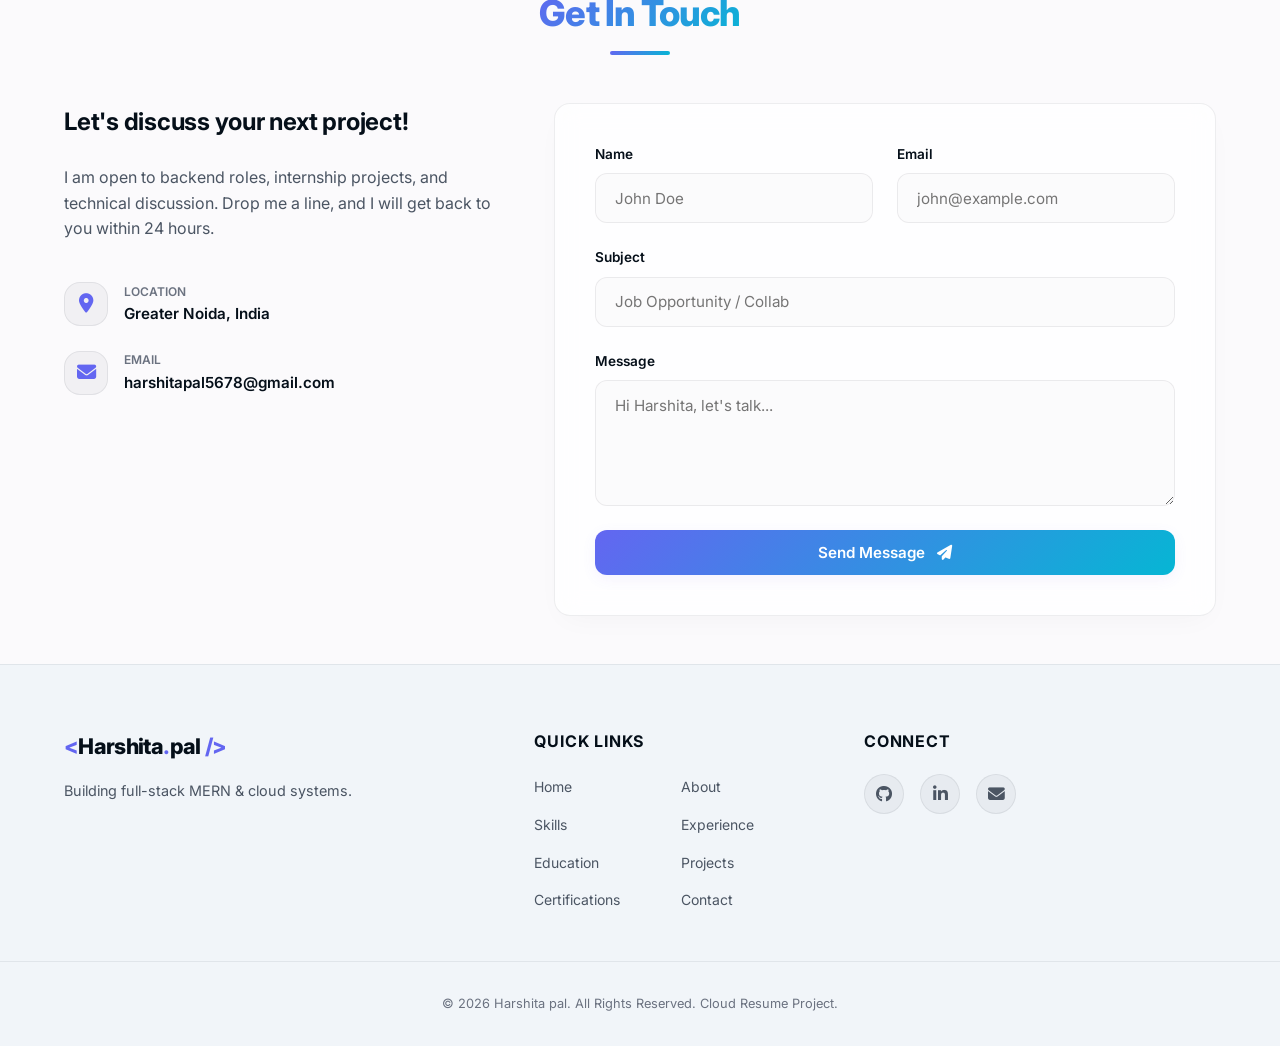
==== commit 77cbcc27: "Completed AWS backend integration with SES and DynamoDB" ====
--- a/index.html
+++ b/index.html
@@ -68,10 +68,10 @@
     crossorigin="anonymous" referrerpolicy="no-referrer" />
 
   <!-- Custom Stylesheet -->
-  <link rel="stylesheet" href="css/style.css">
+  <link rel="stylesheet" href="css/style.css?v=2">
 
   <!-- Custom JavaScript (Deferred for optimal FCP/DOMContentLoaded) -->
-  <script src="js/script.js" defer></script>
+  <script src="js/script.js?v=2" defer></script>
 </head>
 
 <body>
@@ -340,8 +340,9 @@
               </div>
               <div class="skill-tag-pill"><i class="fa-solid fa-network-wired route-color" aria-hidden="true"></i> Route
                 53</div>
-              <div class="skill-tag-pill"><i class="fa-solid fa-globe route-color" aria-hidden="true"></i> GCP
-                foundations</div>
+              <div class="skill-tag-pill"><i class="fa-brands fa-docker" aria-hidden="true"></i> Docker</div>
+              <div class="skill-tag-pill"> <i class="fa-brands fa-kubernetes" aria-hidden="true"></i>
+                Kubernetes</div>
             </div>
           </div>
 
@@ -714,13 +715,6 @@
                   <span class="detail-label">Email</span>
                   <span class="detail-value"><a
                       href="mailto:harshitapal5678@gmail.com">harshitapal5678@gmail.com</a></span>
-                </div>
-              </div>
-              <div class="contact-detail-item">
-                <div class="contact-detail-icon"><i class="fa-solid fa-phone" aria-hidden="true"></i></div>
-                <div>
-                  <span class="detail-label">Phone</span>
-                  <span class="detail-value"><a href="tel:7060322265">7060322265</a></span>
                 </div>
               </div>
             </div>
--- a/css/style.css
+++ b/css/style.css
@@ -1363,6 +1363,26 @@
   background: rgba(16, 185, 129, 0.1);
   border-color: rgba(16, 185, 129, 0.3);
   color: #10B981;
+  animation: fadeInUp 0.4s cubic-bezier(0.16, 1, 0.3, 1) forwards;
+}
+
+.form-feedback-alert.error {
+  display: block;
+  background: rgba(239, 68, 68, 0.1);
+  border-color: rgba(239, 68, 68, 0.3);
+  color: #EF4444;
+  animation: fadeInUp 0.4s cubic-bezier(0.16, 1, 0.3, 1) forwards;
+}
+
+@keyframes fadeInUp {
+  from {
+    opacity: 0;
+    transform: translateY(10px);
+  }
+  to {
+    opacity: 1;
+    transform: translateY(0);
+  }
 }
 
 /* ==========================================================================
--- a/css/style.css
+++ b/css/style.css
@@ -1363,6 +1363,26 @@
   background: rgba(16, 185, 129, 0.1);
   border-color: rgba(16, 185, 129, 0.3);
   color: #10B981;
+  animation: fadeInUp 0.4s cubic-bezier(0.16, 1, 0.3, 1) forwards;
+}
+
+.form-feedback-alert.error {
+  display: block;
+  background: rgba(239, 68, 68, 0.1);
+  border-color: rgba(239, 68, 68, 0.3);
+  color: #EF4444;
+  animation: fadeInUp 0.4s cubic-bezier(0.16, 1, 0.3, 1) forwards;
+}
+
+@keyframes fadeInUp {
+  from {
+    opacity: 0;
+    transform: translateY(10px);
+  }
+  to {
+    opacity: 1;
+    transform: translateY(0);
+  }
 }
 
 /* ==========================================================================
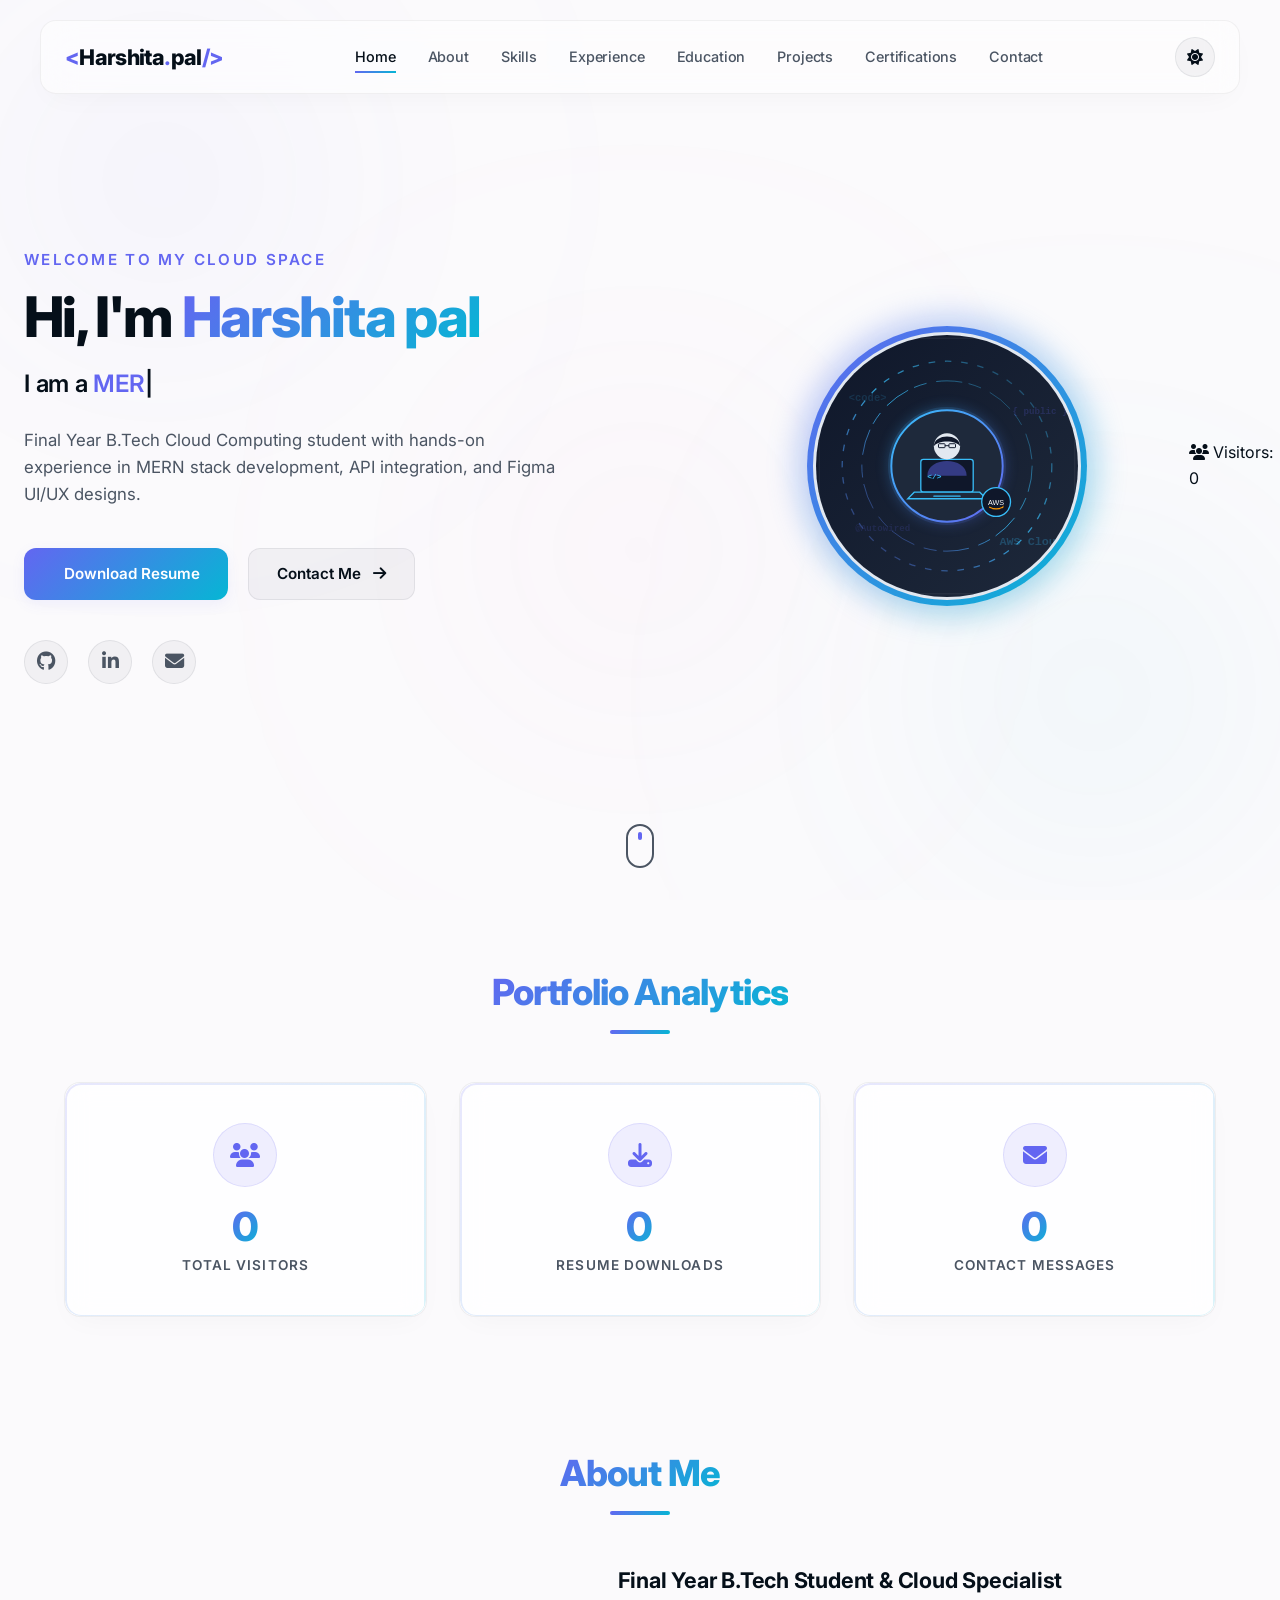
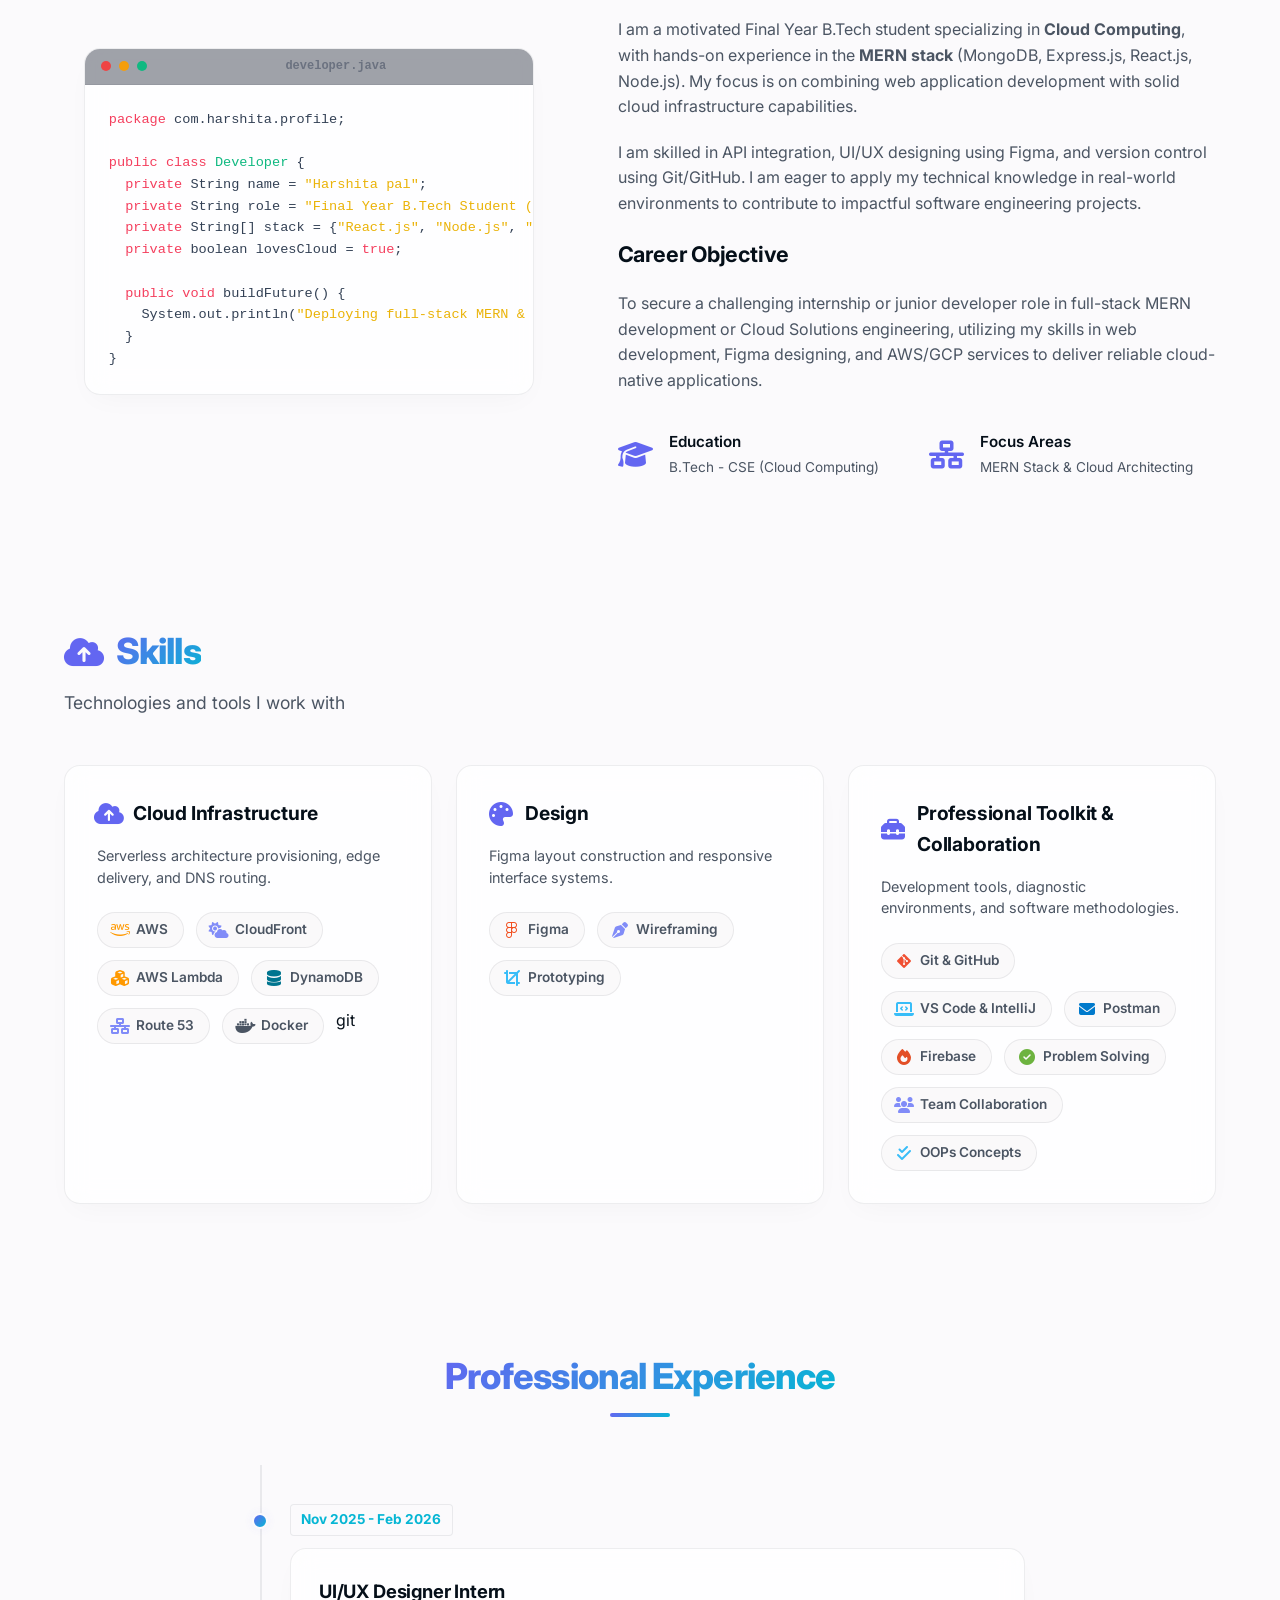
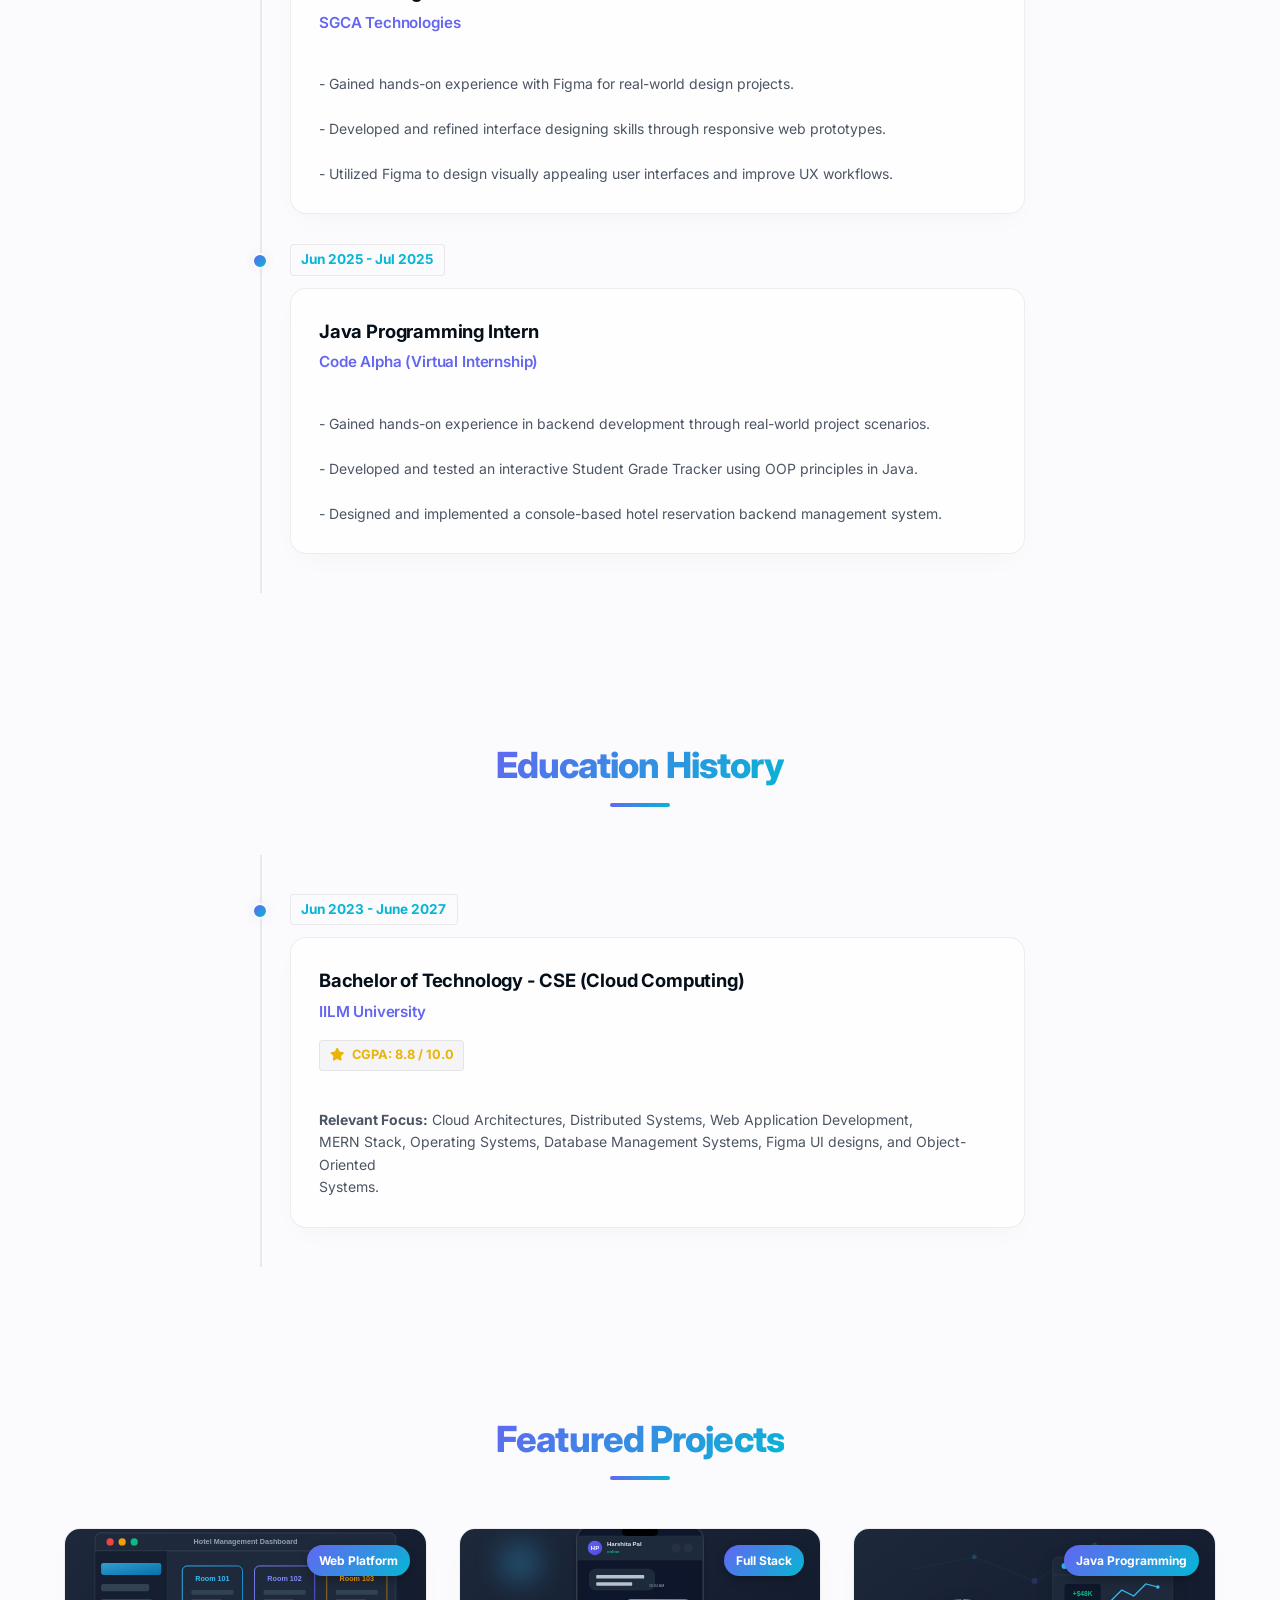
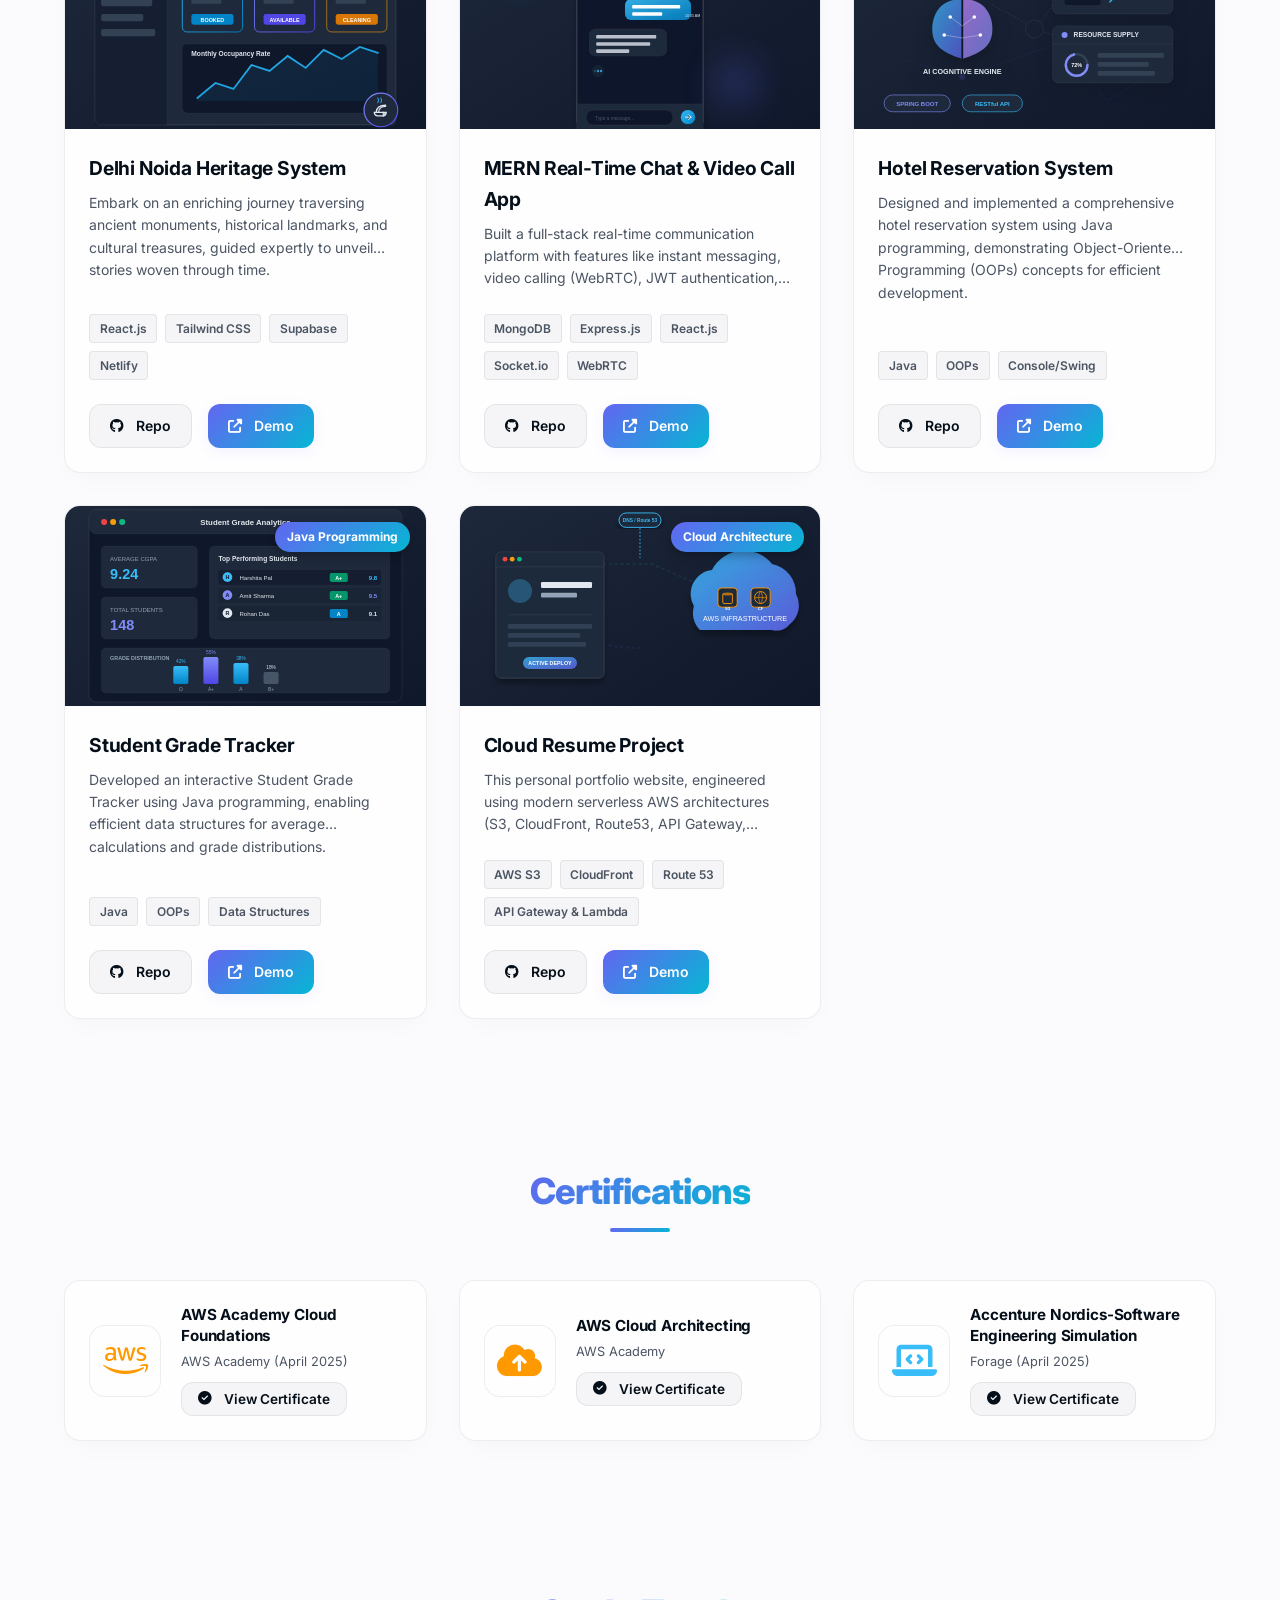
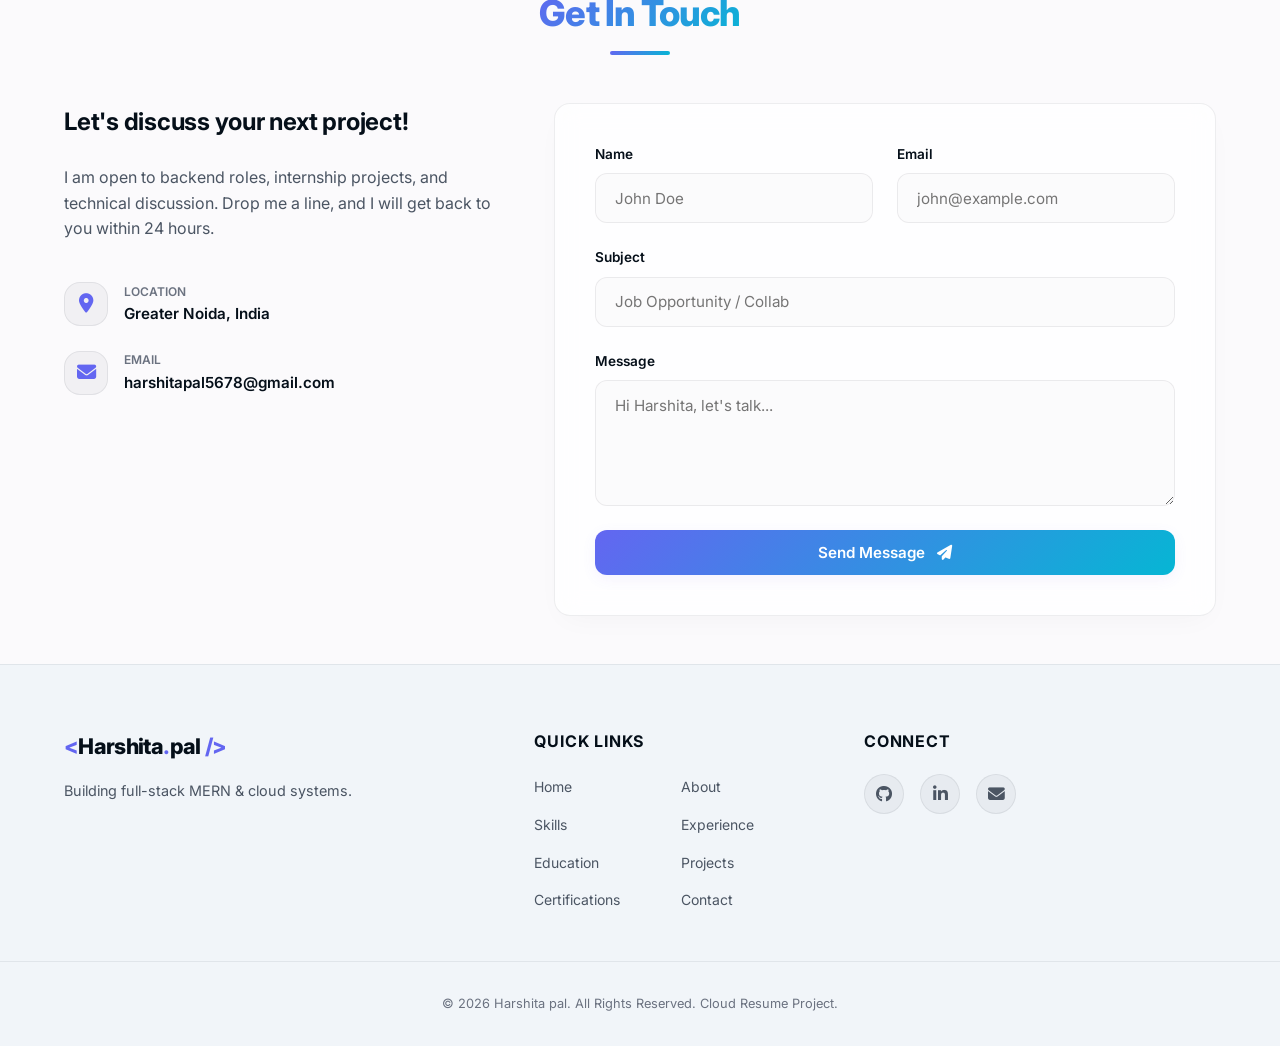
==== commit 09c8750c: "Completed AWS backend integration with SES and DynamoDB" ====
--- a/index.html
+++ b/index.html
@@ -179,7 +179,7 @@
       </div>
       <!-- Visitor Counter -->
       <div class="visitor-counter">
-        👀 Visitors: <span id="visitor-count">0</span>
+        <i class="fa-solid fa-users" aria-hidden="true"></i> Visitors: <span id="visitor-count">0</span>
       </div>
       <div class="scroll-indicator" aria-hidden="true">
         <a href="#about" aria-label="Scroll down to About section">
@@ -213,7 +213,7 @@
           <div class="glass-card analytics-card">
             <div class="card-glow"></div>
             <div class="analytics-icon-wrapper">
-              <i class="fa-solid fa-arrow-down-to-line analytics-icon" aria-hidden="true"></i>
+              <i class="fa-solid fa-download analytics-icon" aria-hidden="true"></i>
             </div>
             <div class="analytics-metric">
               <span id="downloads-count" class="analytics-number">0</span>
@@ -340,9 +340,7 @@
               </div>
               <div class="skill-tag-pill"><i class="fa-solid fa-network-wired route-color" aria-hidden="true"></i> Route
                 53</div>
-              <div class="skill-tag-pill"><i class="fa-brands fa-docker" aria-hidden="true"></i> Docker</div>
-              <div class="skill-tag-pill"> <i class="fa-brands fa-kubernetes" aria-hidden="true"></i>
-                Kubernetes</div>
+              <div class="skill-tag-pill"><i class="fa-brands fa-docker" aria-hidden="true"></i> Docker</div>git
             </div>
           </div>
 
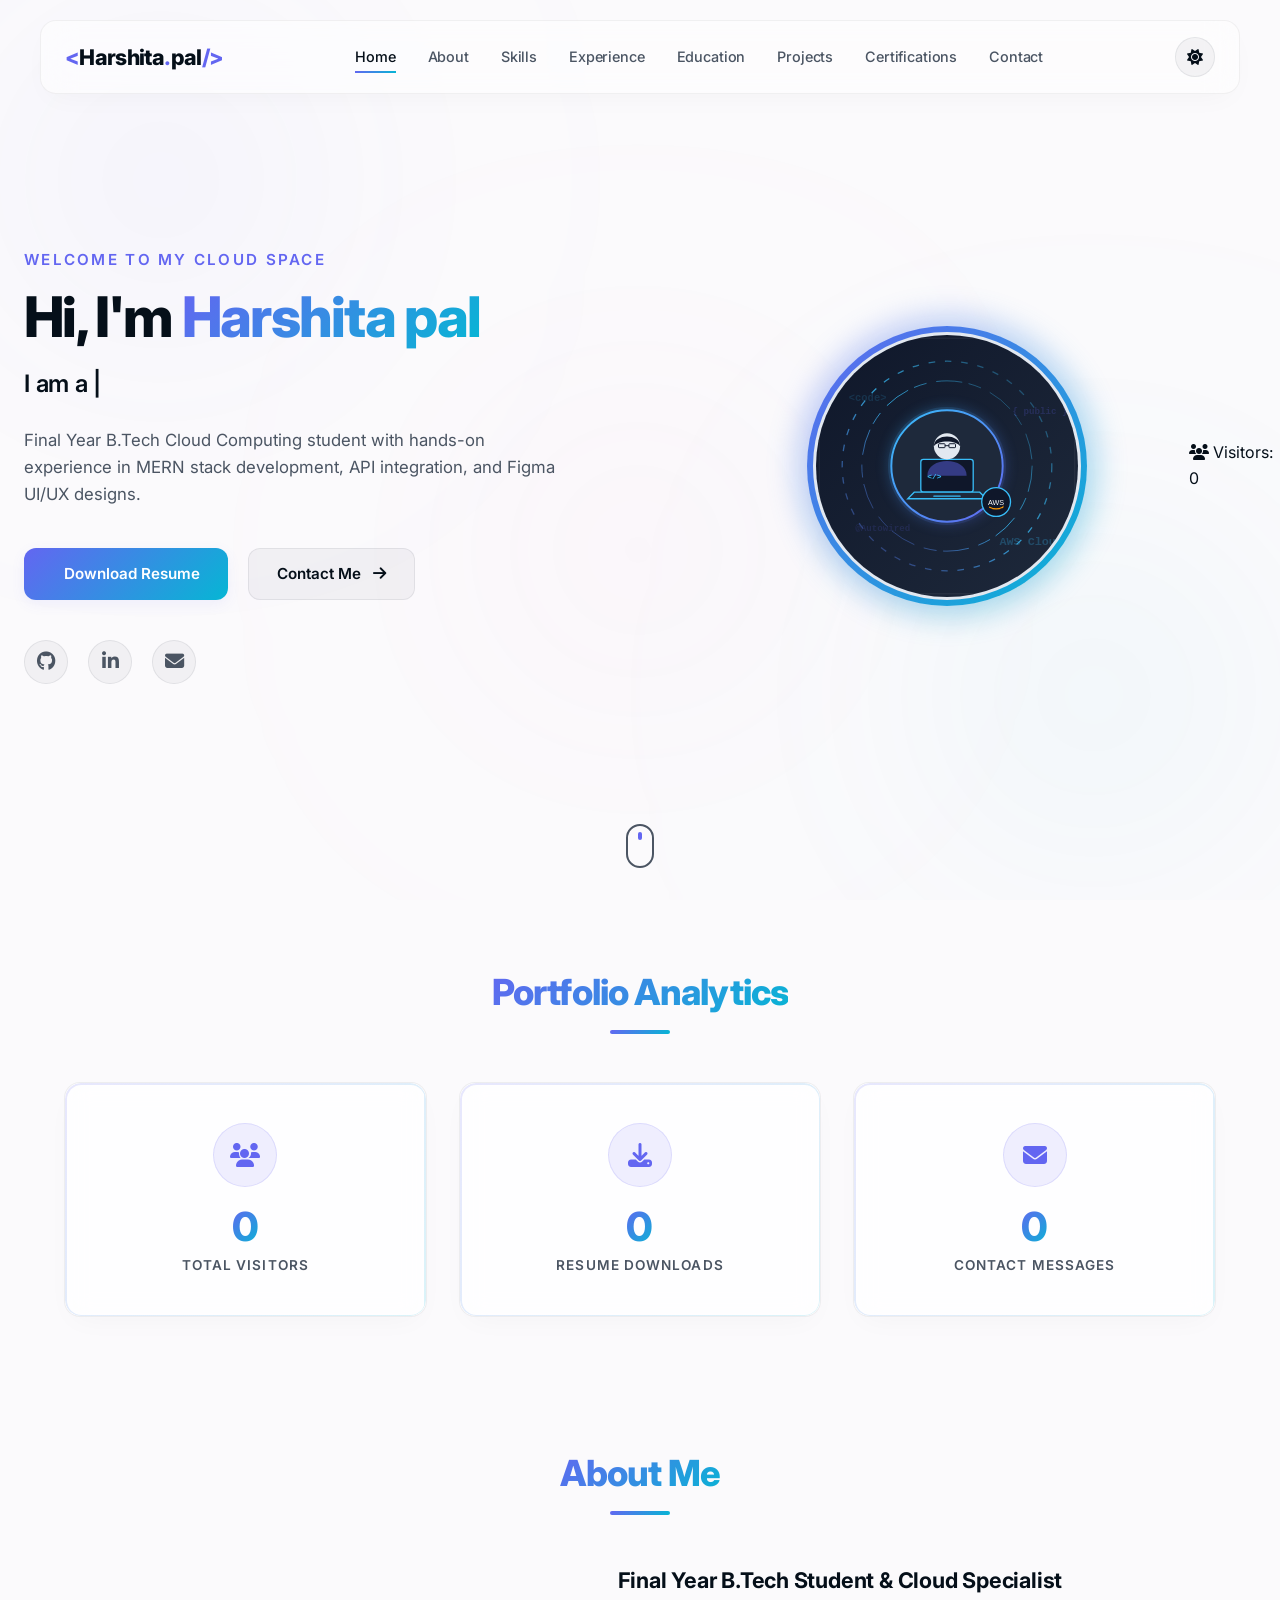
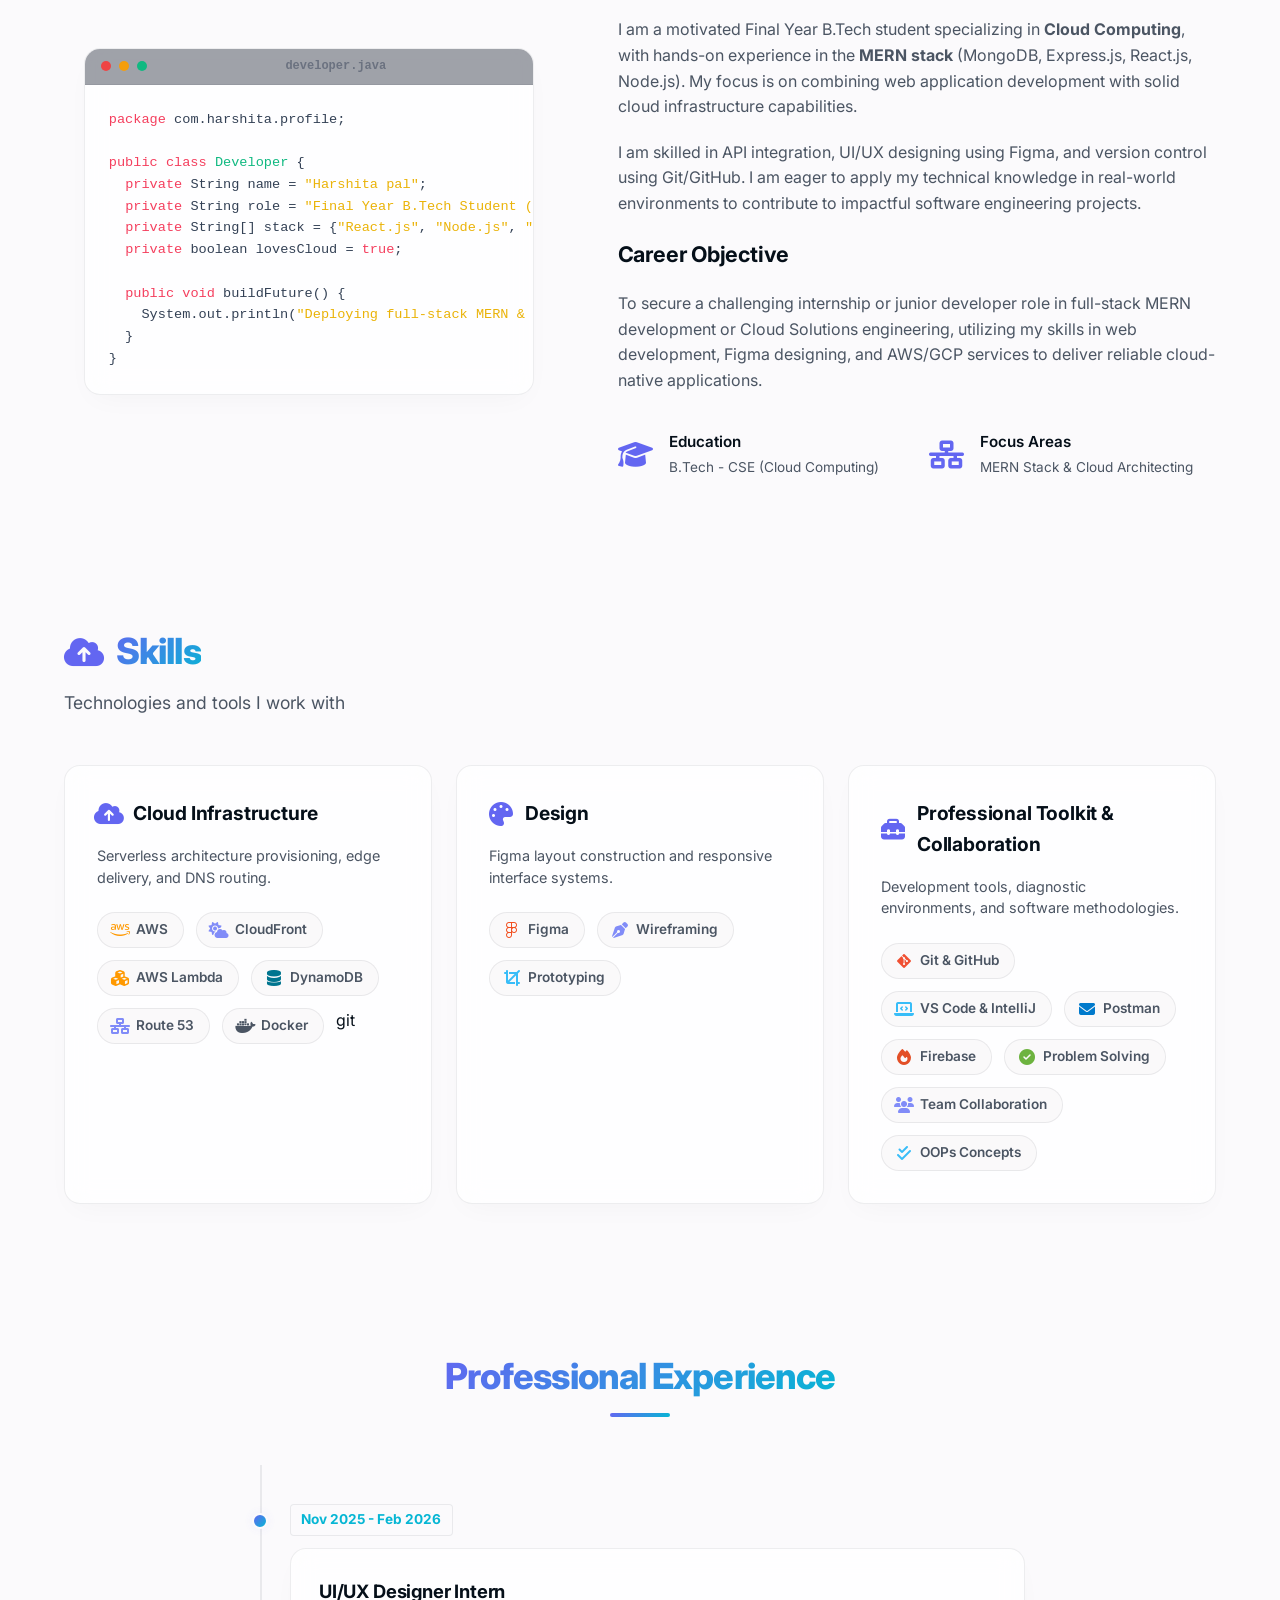
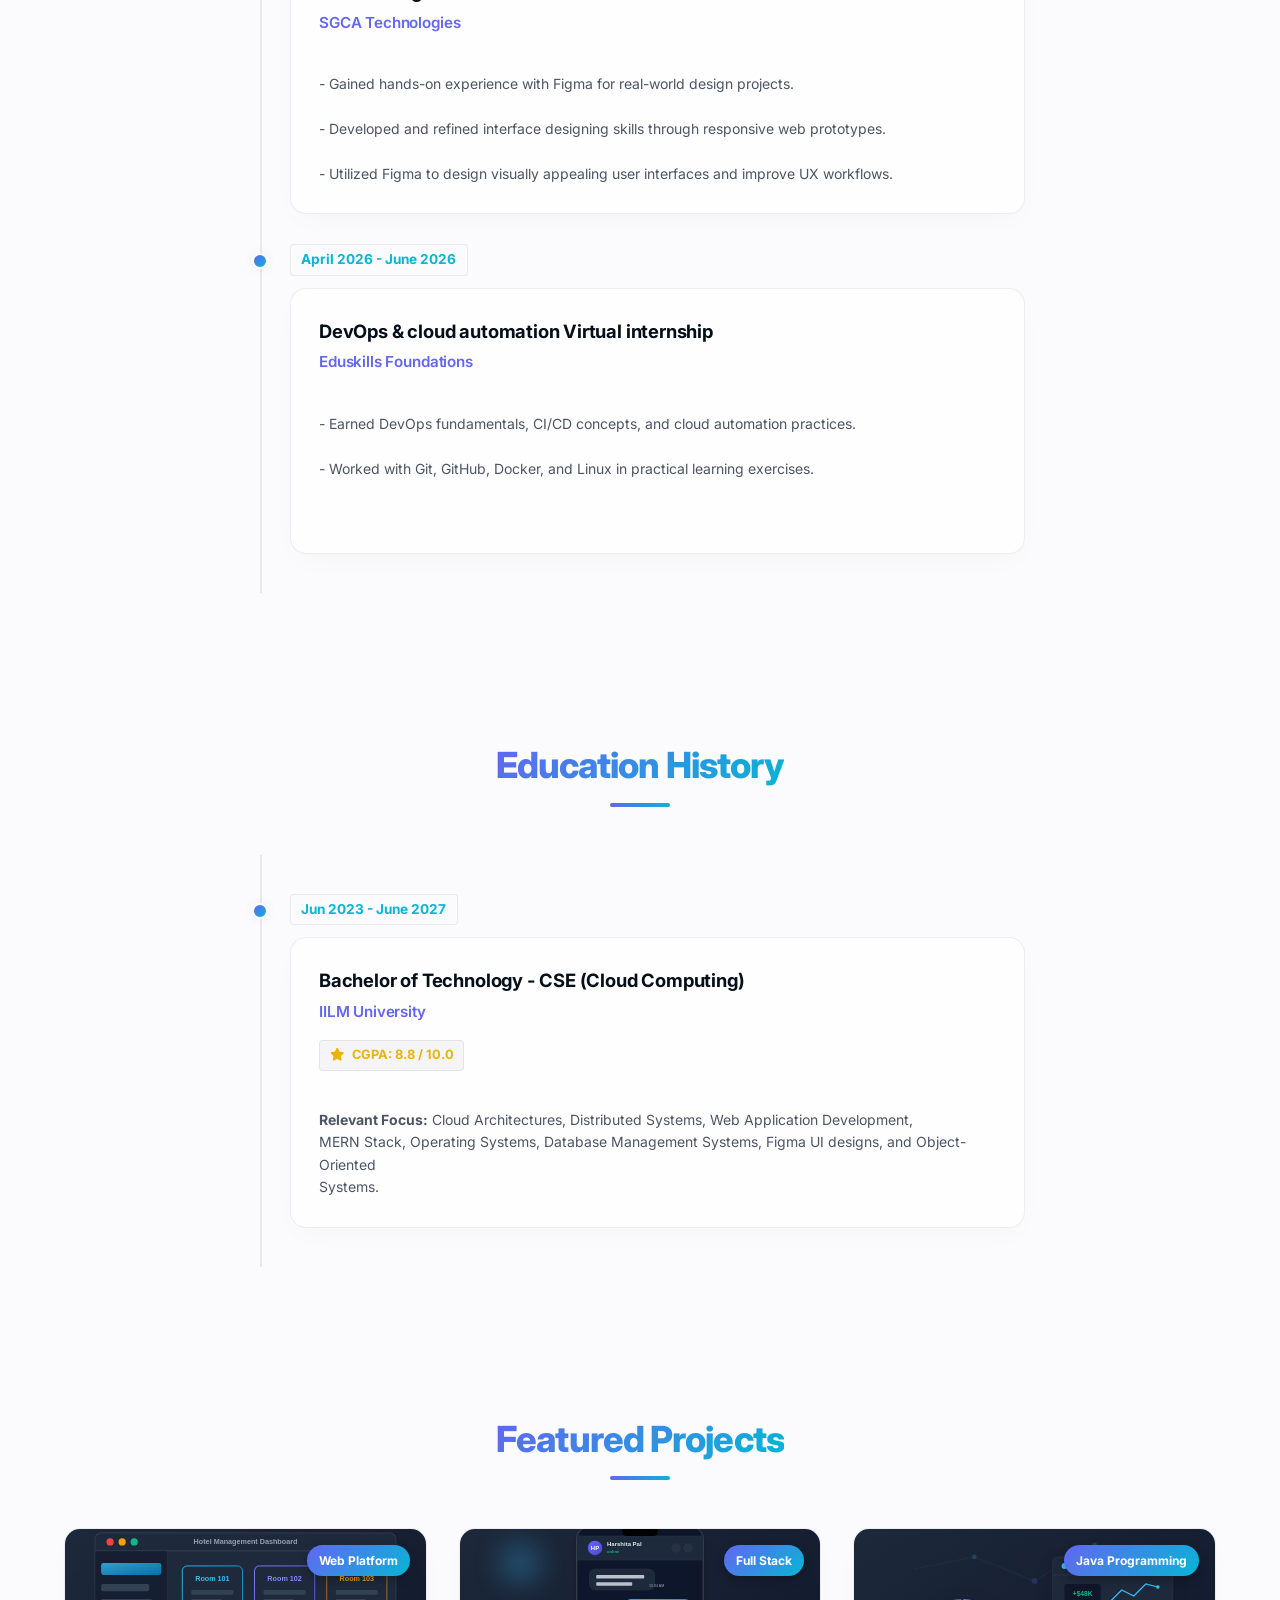
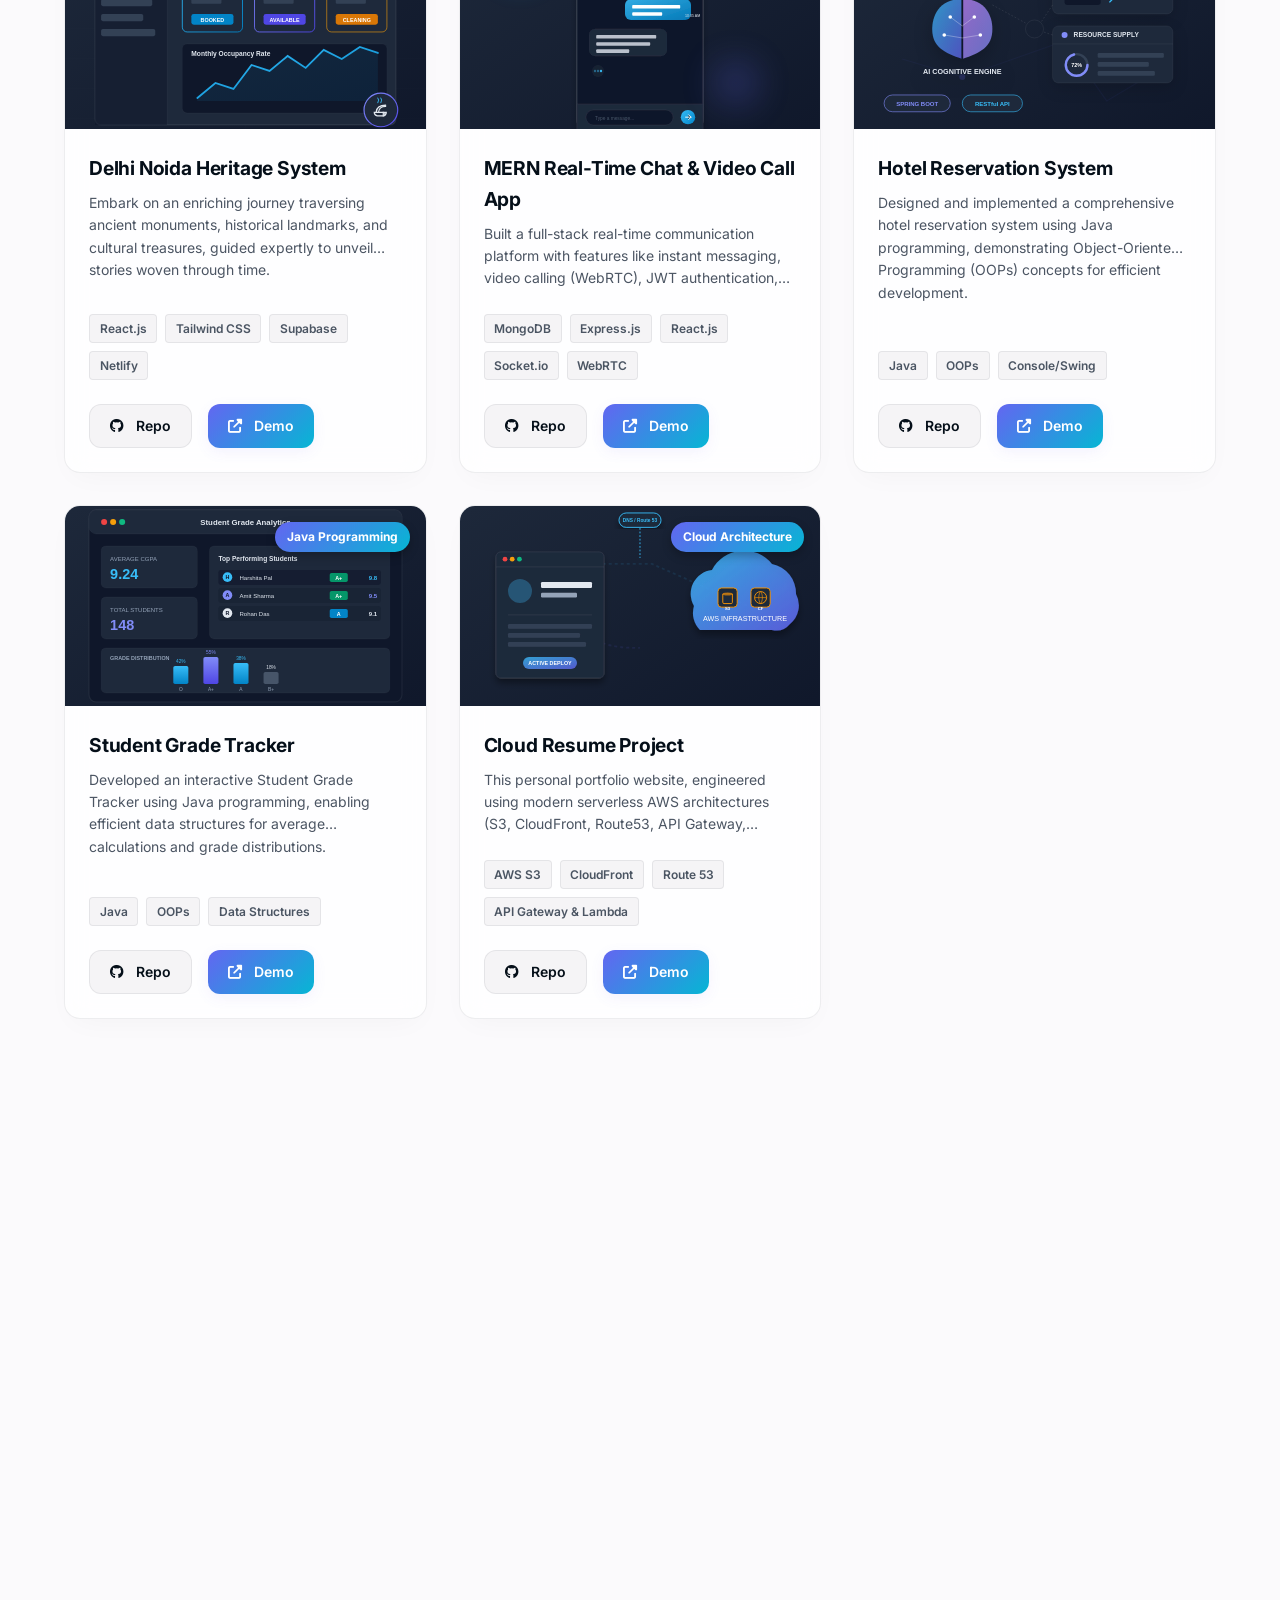
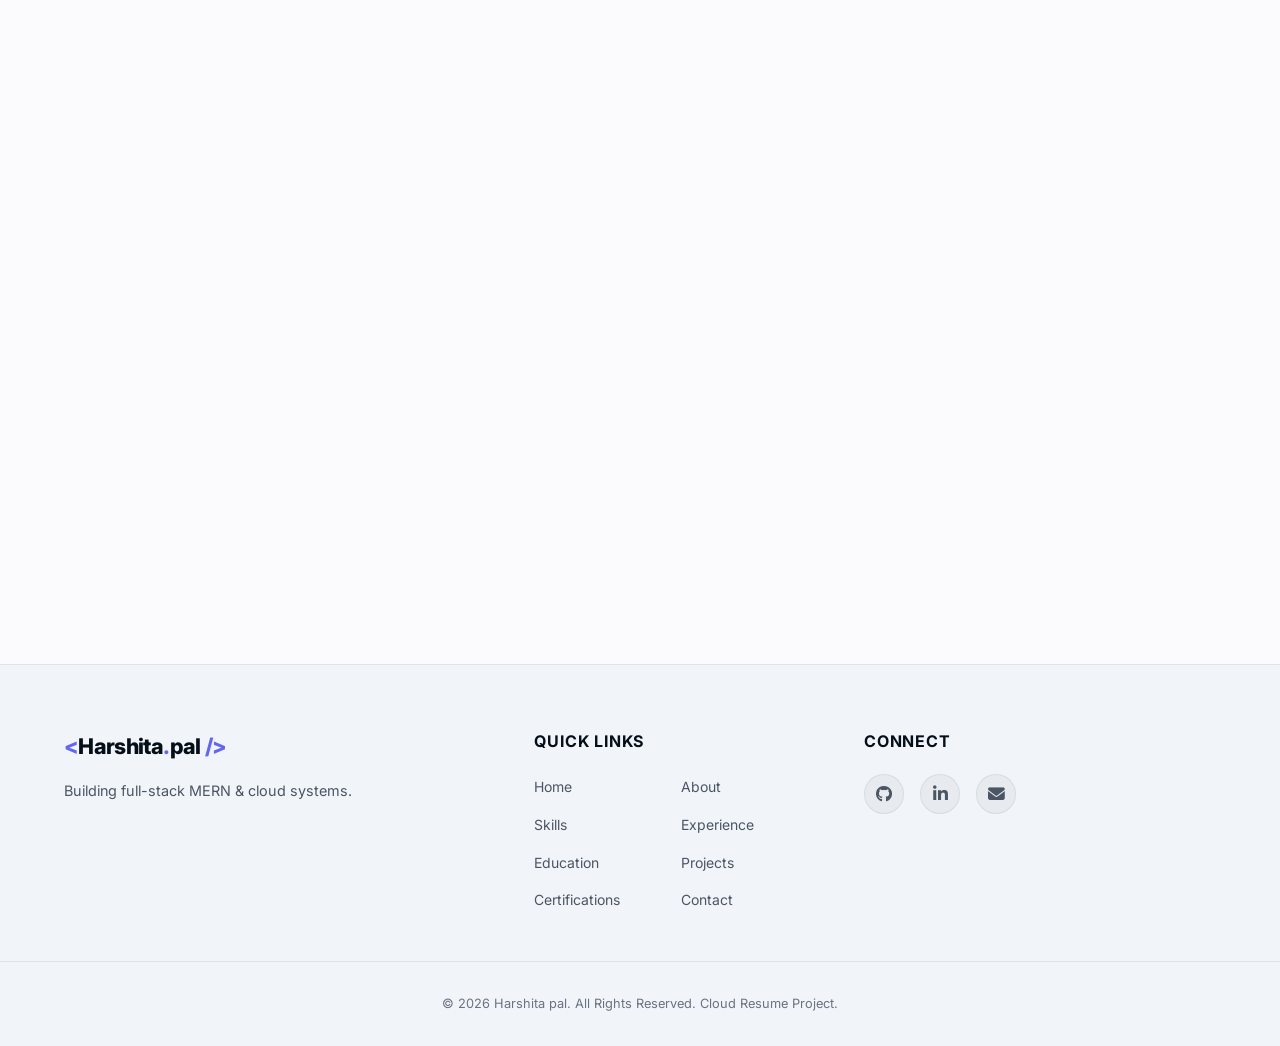
==== commit 8b94e94c: "Completed AWS backend integration with SES and DynamoDB" ====
--- a/index.html
+++ b/index.html
@@ -418,14 +418,14 @@
           <!-- Item 2: Code Alpha -->
           <div class="timeline-item">
             <div class="timeline-dot"></div>
-            <div class="timeline-date">Jun 2025 - Jul 2025</div>
+            <div class="timeline-date">April 2026 - June 2026</div>
             <div class="glass-card timeline-card">
-              <h3 class="timeline-title">Java Programming Intern</h3>
-              <h4 class="timeline-subtitle">Code Alpha (Virtual Internship)</h4>
+              <h3 class="timeline-title">DevOps & cloud automation Virtual internship</h3>
+              <h4 class="timeline-subtitle">Eduskills Foundations</h4>
               <p class="timeline-text">
-                - Gained hands-on experience in backend development through real-world project scenarios.<br>
-                - Developed and tested an interactive Student Grade Tracker using OOP principles in Java.<br>
-                - Designed and implemented a console-based hotel reservation backend management system.
+                - Earned DevOps fundamentals, CI/CD concepts, and cloud automation practices.<br>
+                - Worked with Git, GitHub, Docker, and Linux in practical learning exercises.<br>
+
               </p>
             </div>
           </div>
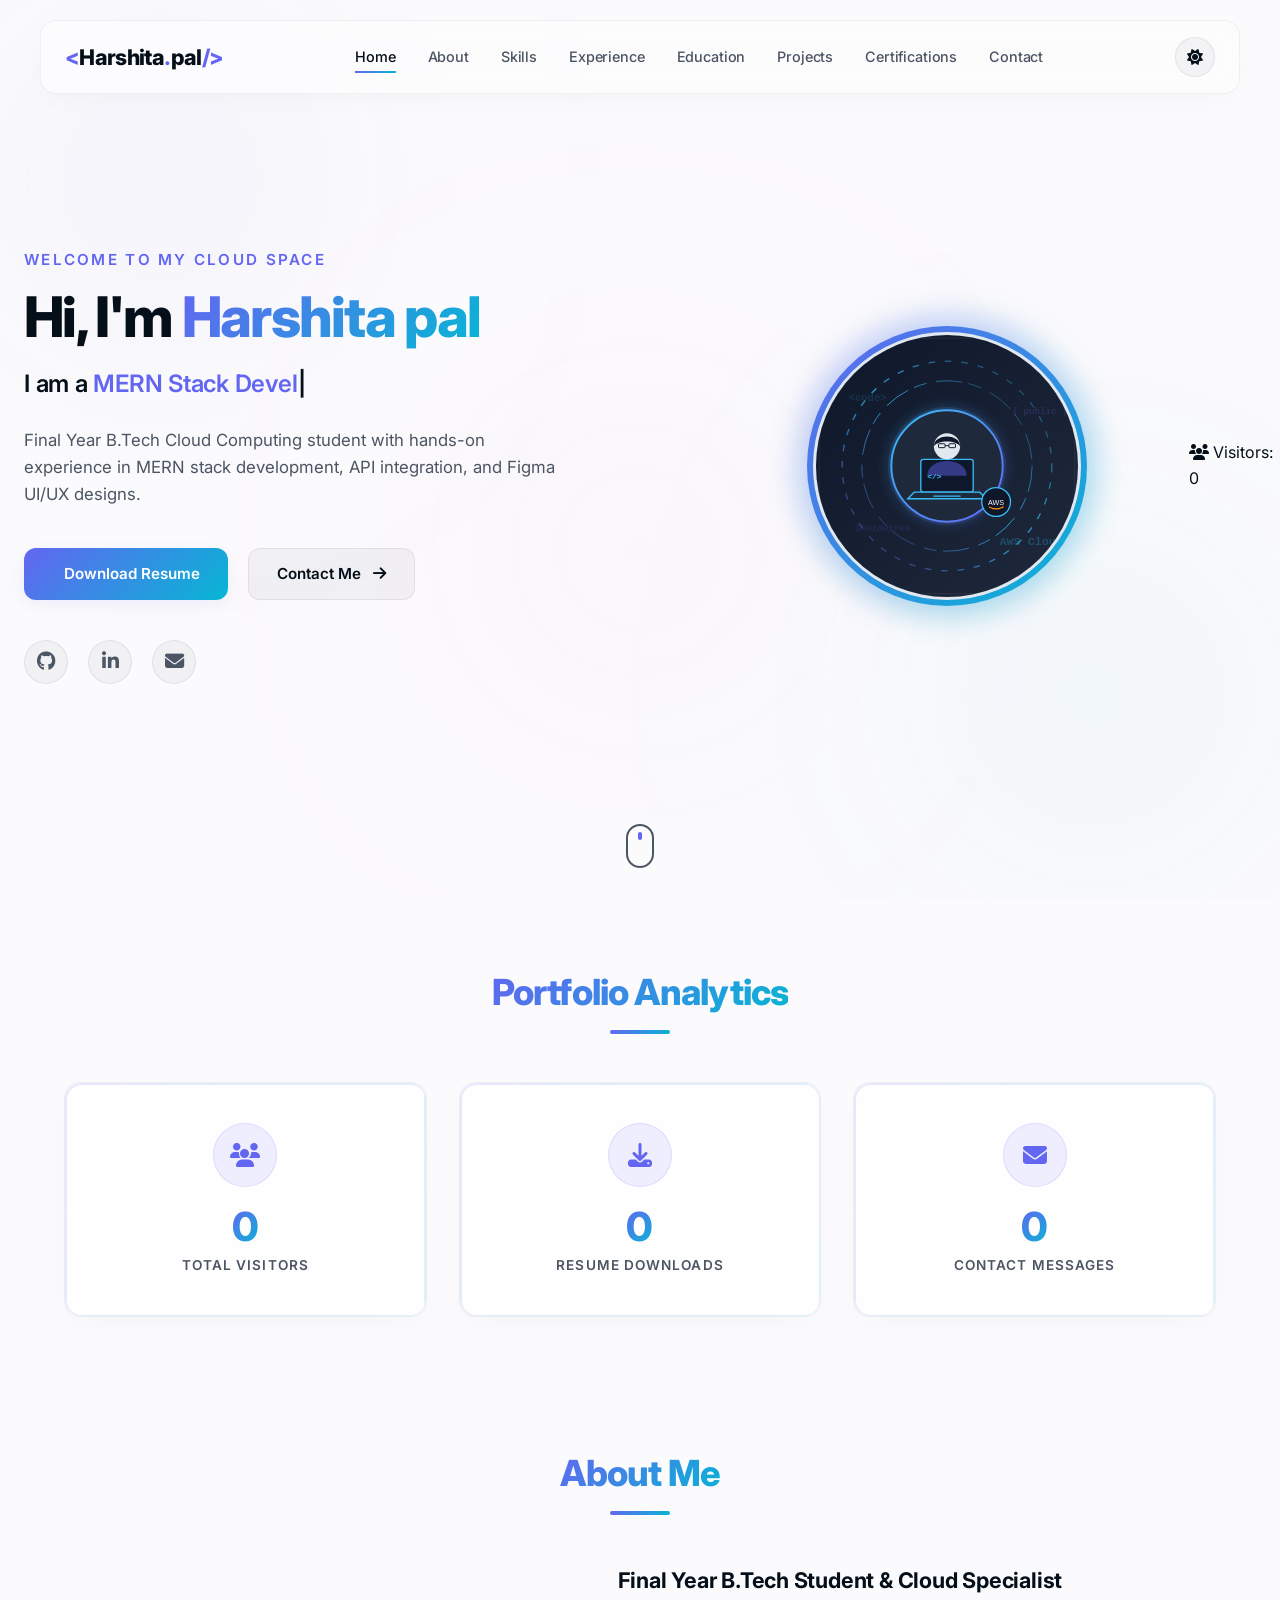
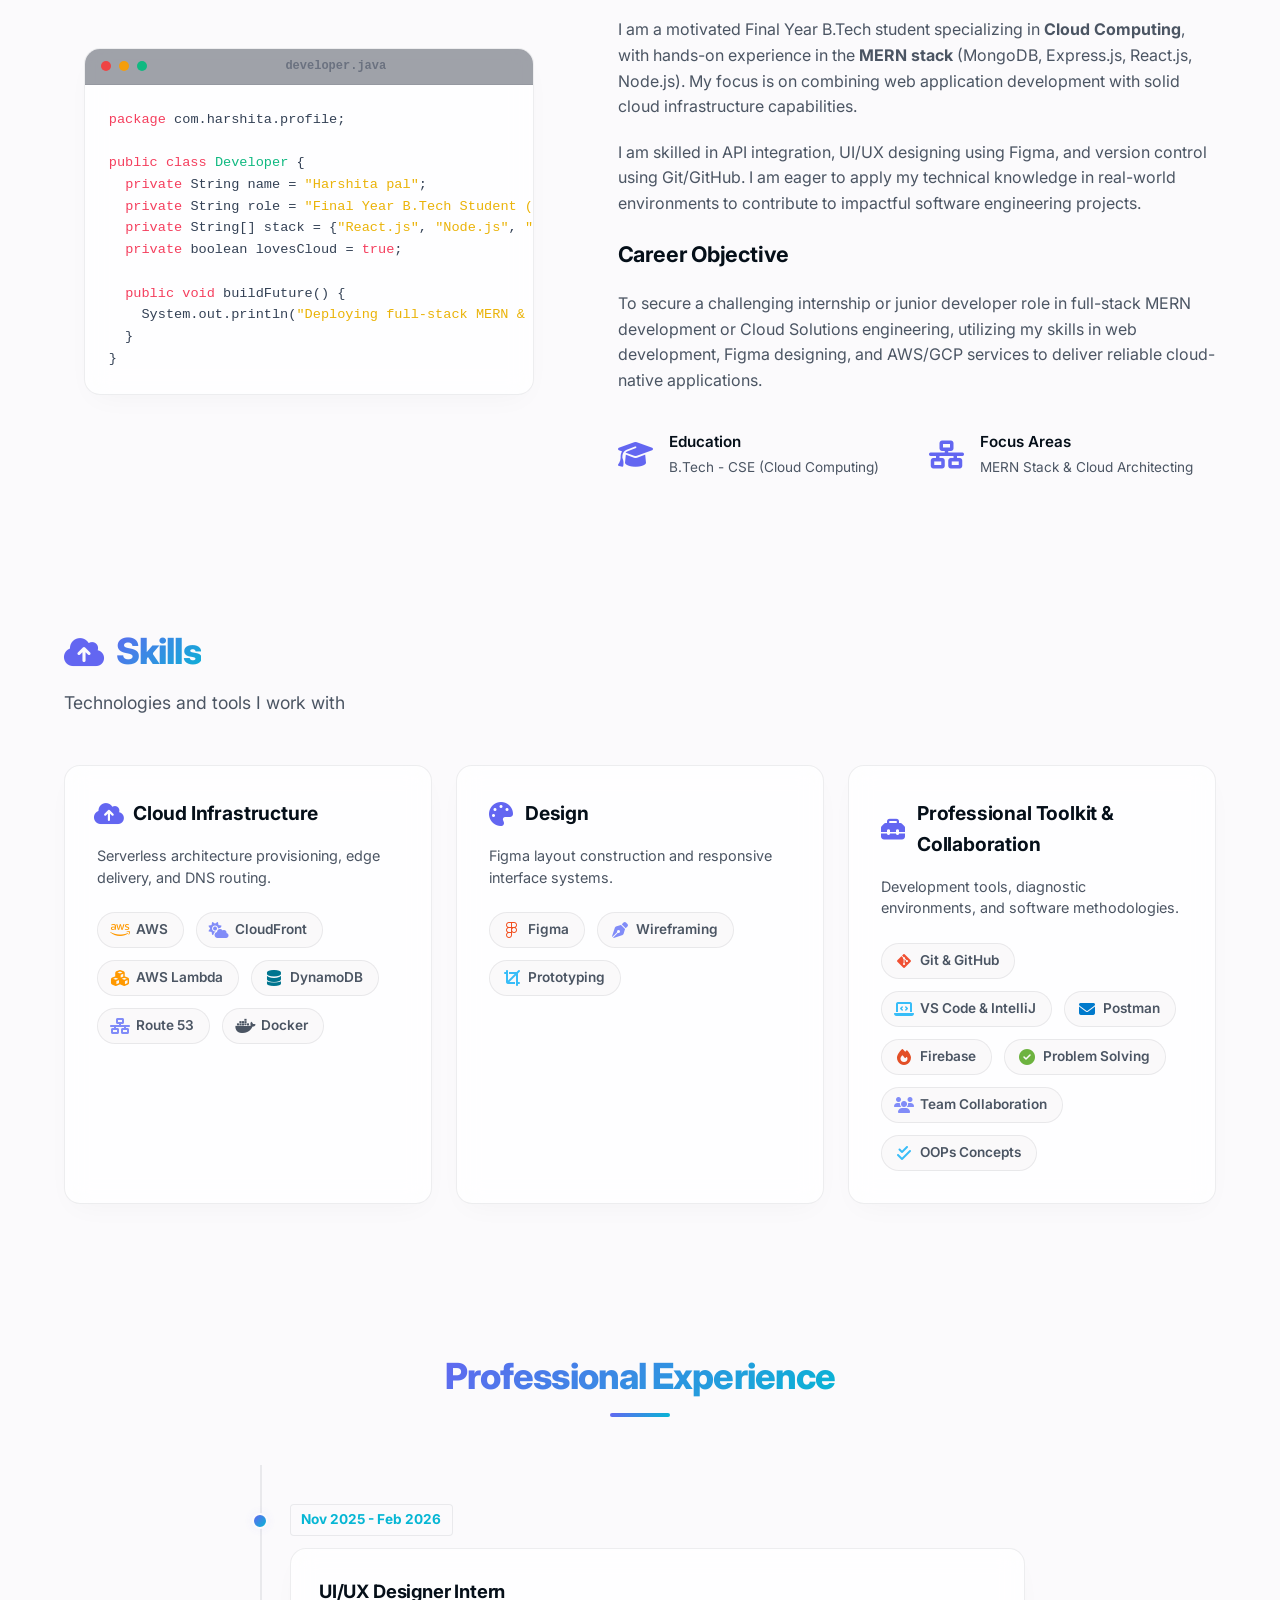
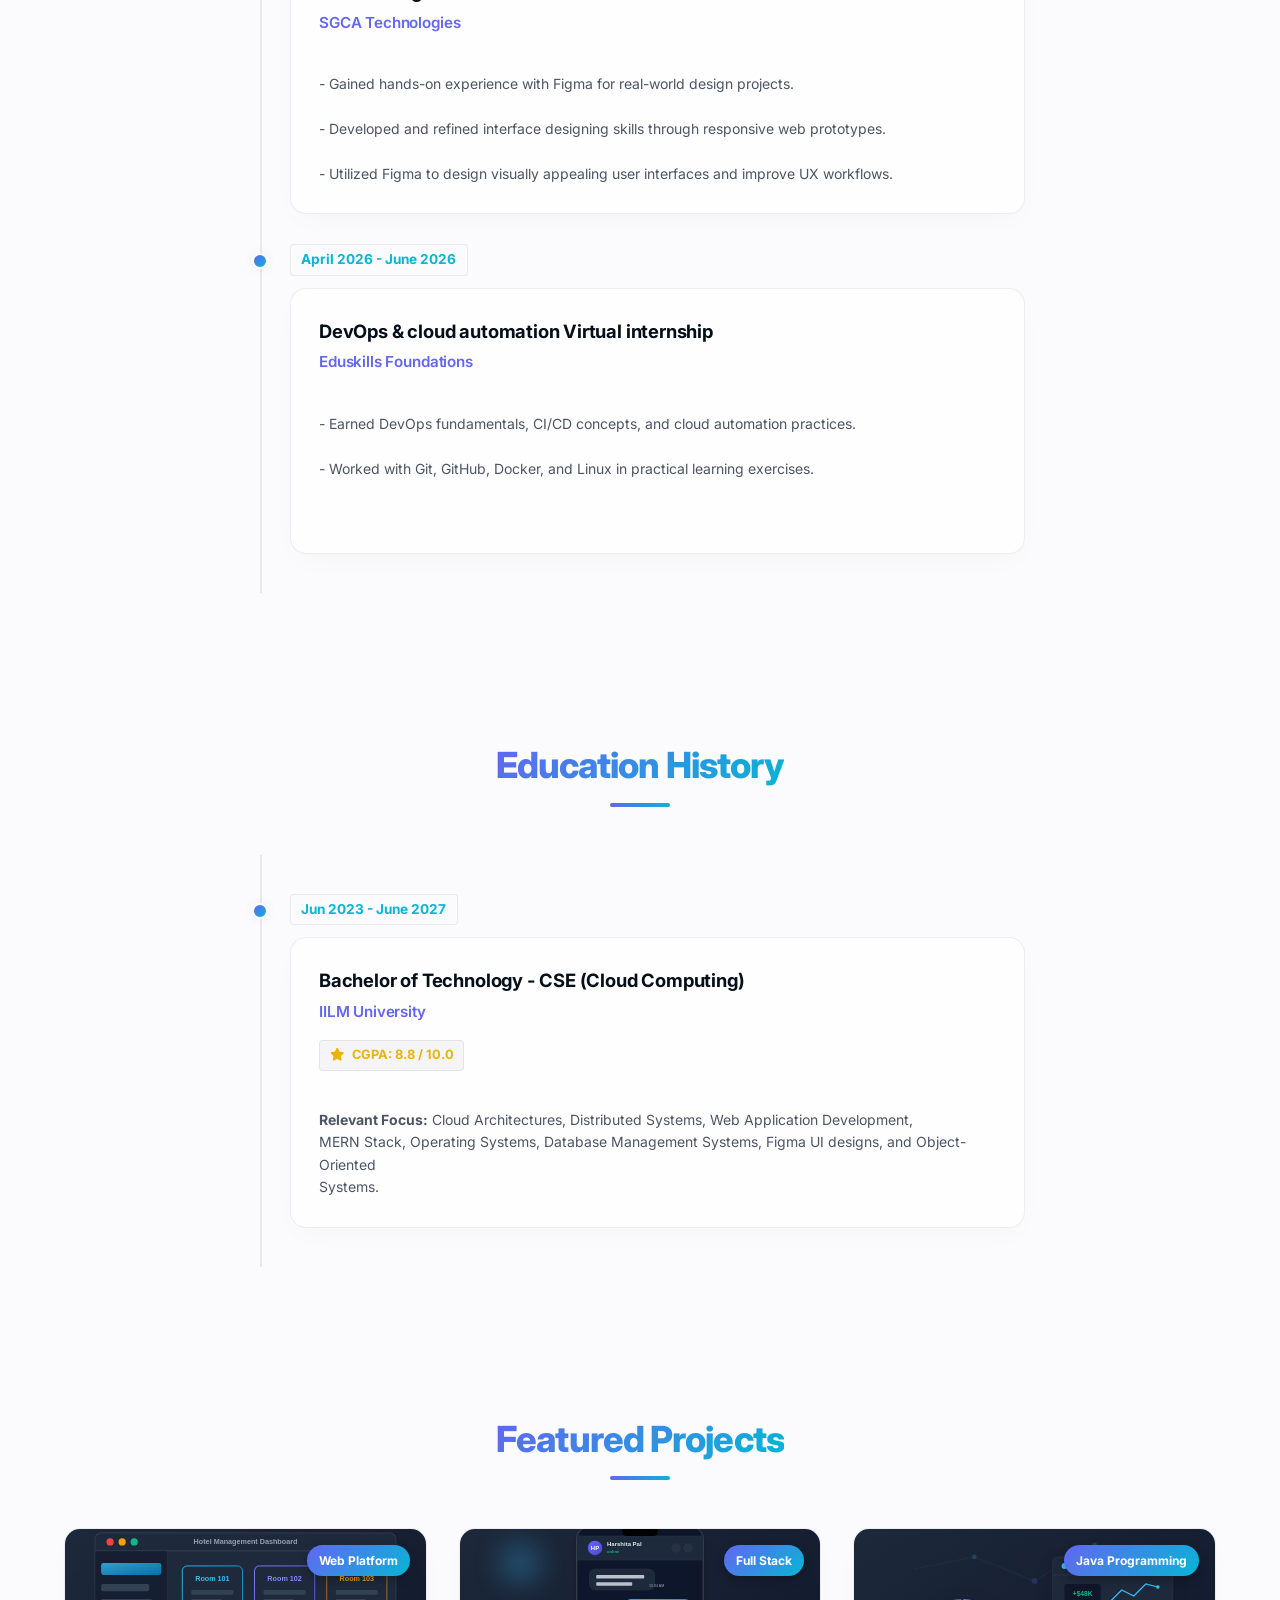
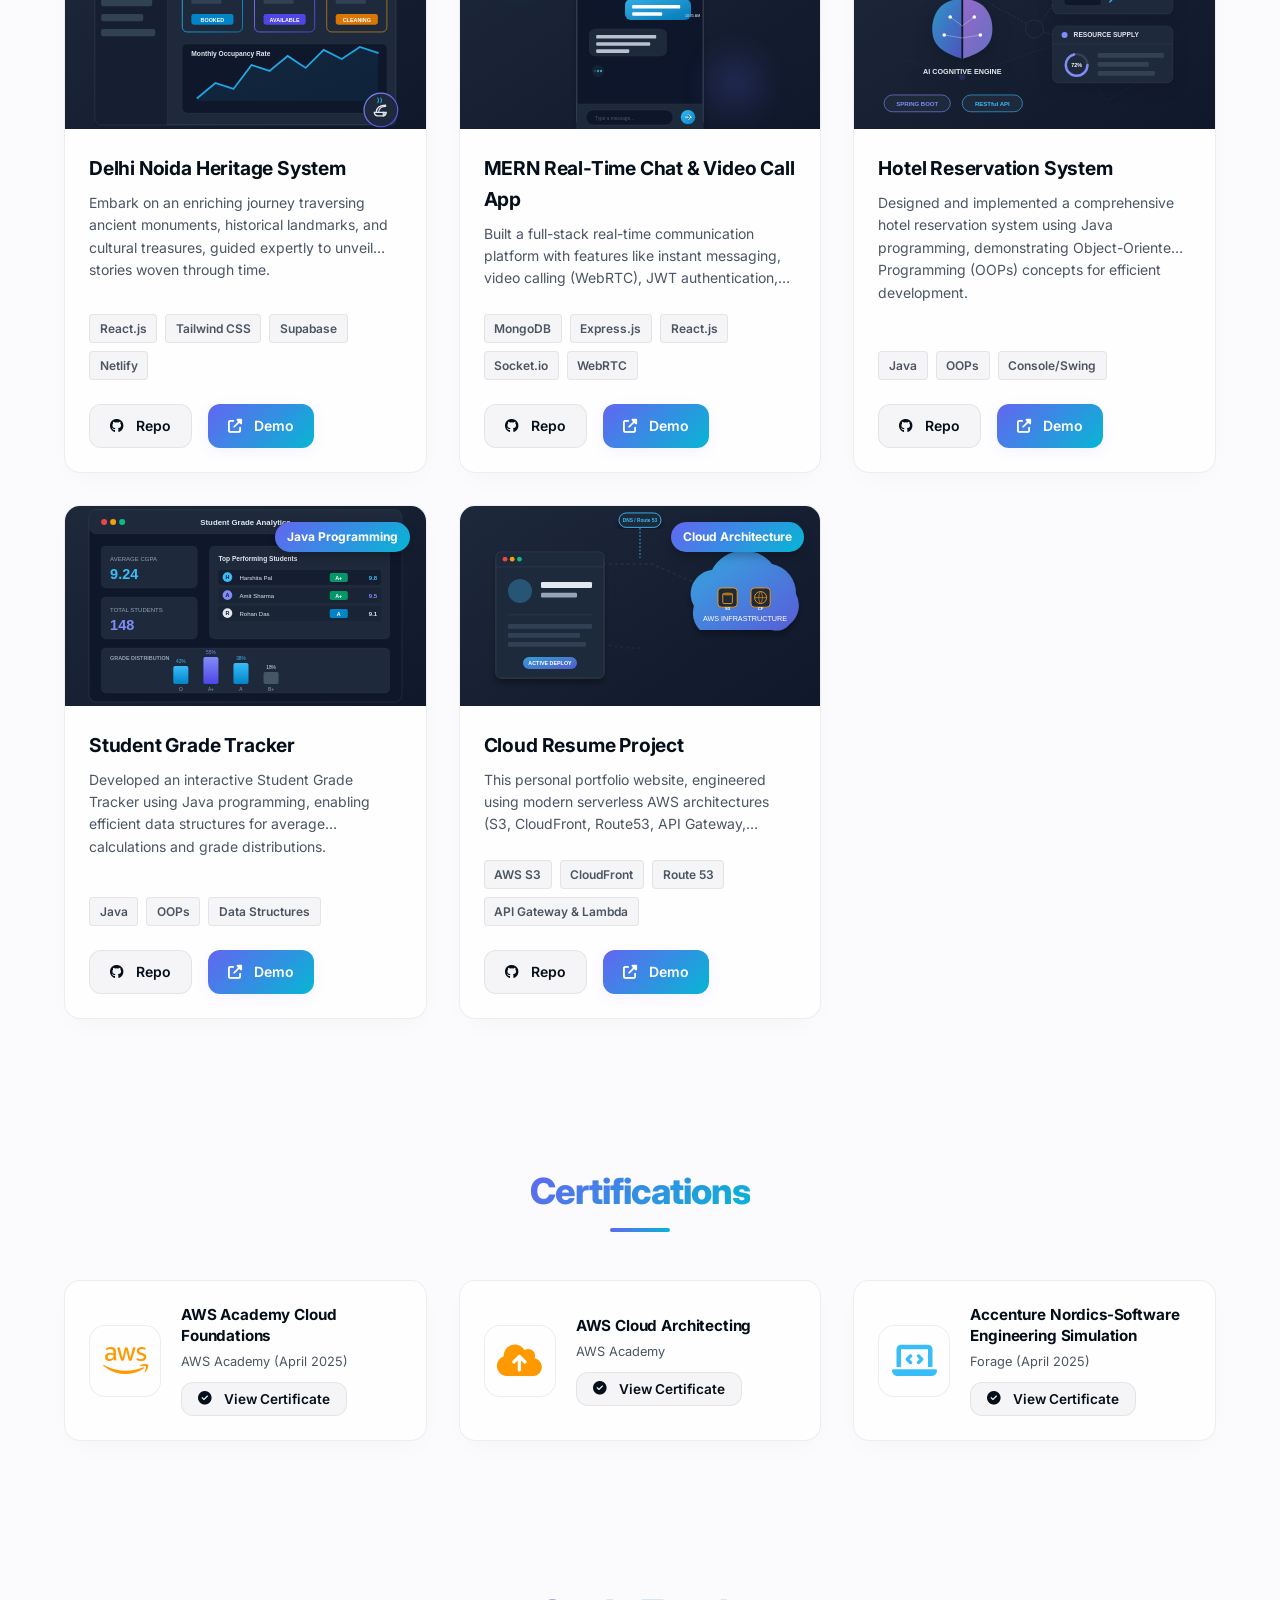
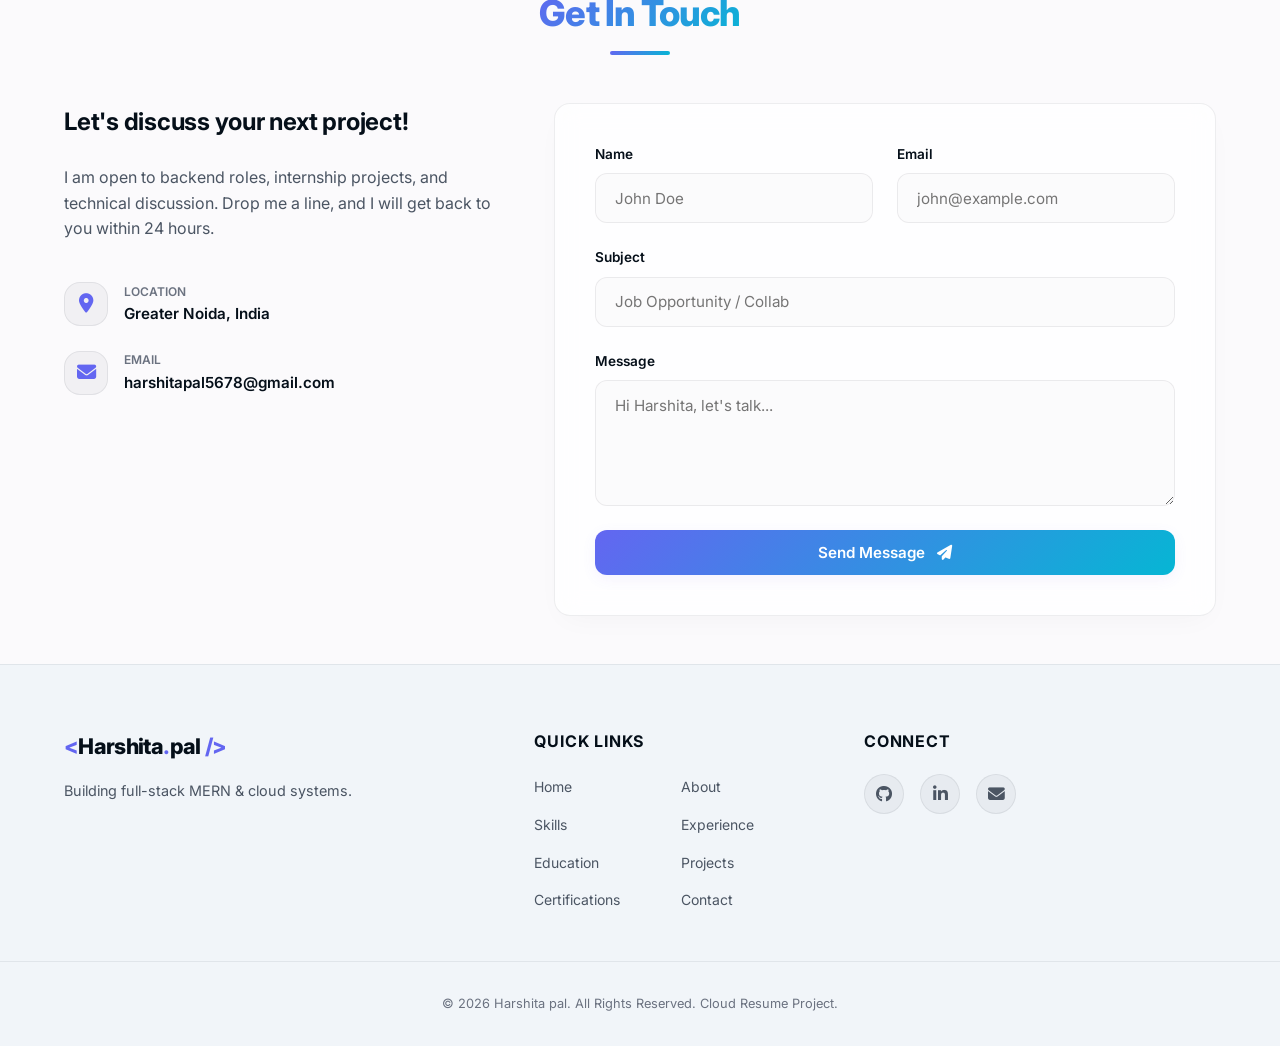
==== commit 594326f0: "Added robots.txt and sitemap.xml" ====
--- a/index.html
+++ b/index.html
@@ -7,32 +7,32 @@
   <meta http-equiv="X-UA-Compatible" content="ie=edge">
 
   <!-- Primary Meta Tags -->
-  <title>Cloud Specialist Portfolio</title>
-  <meta name="title" content="Harshita pal | MERN Stack &amp; Cloud Specialist Portfolio">
-  <meta name="description"
-    content="Portfolio of Harshita pal, a 3rd-Year B.Tech Student at IILM University specializing in Cloud Computing, MERN Stack, Java, and AWS. Discover projects, skills, certifications, and contact details.">
-  <meta name="keywords"
-    content="Harshita pal, MERN stack Developer, React.js, Node.js, AWS, Cloud Computing, Portfolio, Cloud Resume, Developer, B.Tech student, IILM University">
-  <meta name="author" content="Harshita pal">
+  <title>Harshita Pal | Cloud Engineer | AWS Certified | MERN Stack Developer</title>
+  <meta name="title" content="Harshita Pal | Cloud Engineer | AWS Certified | MERN Stack Developer">
+  <meta name="description" content="Portfolio of Harshita Pal, an AWS Certified Cloud Engineer and MERN Stack Developer specializing in Cloud Computing, DevOps, and Full Stack Development.">
+  <meta name="keywords" content="Harshita Pal, AWS, Cloud Engineer, Cloud Computing, DevOps, Full Stack Developer, MERN Stack, JavaScript, React, Node.js, MongoDB, AWS Lambda, DynamoDB, Portfolio, Software Engineer, Cloud Resume Challenge">
+  <meta name="author" content="Harshita Pal">
+  <meta name="robots" content="index, follow">
 
   <!-- Canonical URL -->
   <link rel="canonical" href="https://harshitapal.dev/">
 
-  <!-- Open Graph / Facebook -->
+  <!-- Open Graph / Facebook / LinkedIn / WhatsApp / Discord -->
   <meta property="og:type" content="website">
   <meta property="og:url" content="https://harshitapal.dev/">
-  <meta property="og:title" content="Harshita pal | MERN Stack &amp; Cloud Specialist Portfolio">
-  <meta property="og:description"
-    content="Explore the portfolio of Harshita pal: B.Tech Cloud Computing Student, MERN Stack Developer, and AWS Enthusiast.">
-  <meta property="og:image" content="images/profile.svg">
-
-  <!-- Twitter -->
-  <meta property="twitter:card" content="summary_large_image">
-  <meta property="twitter:url" content="https://harshitapal.dev/">
-  <meta property="twitter:title" content="Harshita pal | MERN Stack &amp; Cloud Specialist Portfolio">
-  <meta property="twitter:description"
-    content="Explore the portfolio of Harshita pal: B.Tech Cloud Computing Student, MERN Stack Developer, and AWS Enthusiast.">
-  <meta property="twitter:image" content="images/profile.svg">
+  <meta property="og:title" content="Harshita Pal | Cloud Engineer | AWS Certified | MERN Stack Developer">
+  <meta property="og:description" content="Portfolio of Harshita Pal, an AWS Certified Cloud Engineer and MERN Stack Developer specializing in Cloud Computing, DevOps, and Full Stack Development.">
+  <meta property="og:image" content="https://harshitapal.dev/assets/preview.png">
+
+  <!-- Twitter / X -->
+  <meta name="twitter:card" content="summary_large_image">
+  <meta name="twitter:url" content="https://harshitapal.dev/">
+  <meta name="twitter:title" content="Harshita Pal | Cloud Engineer | AWS Certified | MERN Stack Developer">
+  <meta name="twitter:description" content="Portfolio of Harshita Pal, an AWS Certified Cloud Engineer and MERN Stack Developer specializing in Cloud Computing, DevOps, and Full Stack Development.">
+  <meta name="twitter:image" content="https://harshitapal.dev/assets/preview.png">
+
+  <!-- Google Search Console Verification Ready -->
+  <meta name="google-site-verification" content="YOUR_GOOGLE_SITE_VERIFICATION_TOKEN_HERE">
 
   <!-- DNS-Prefetch & Preconnect for CDN resources -->
   <link rel="dns-prefetch" href="https://fonts.googleapis.com">
@@ -46,11 +46,13 @@
   <link rel="preload" href="css/style.css" as="style">
   <link rel="preload" href="images/profile.svg" as="image" type="image/svg+xml" fetchpriority="high">
 
-  <!-- Favicon -->
+  <!-- Favicon Configuration -->
   <link rel="icon" type="image/svg+xml" href="images/favicon.svg">
+  <link rel="icon" type="image/png" href="assets/favicon.png">
   <link rel="alternate icon" href="favicon.ico" type="image/x-icon">
-
-  <!-- Browser Colors -->
+  <link rel="apple-touch-icon" href="images/favicon.svg">
+
+  <!-- Browser Theme Color -->
   <meta name="theme-color" content="#050F19">
 
   <!-- Fonts & Icons -->
@@ -72,6 +74,42 @@
 
   <!-- Custom JavaScript (Deferred for optimal FCP/DOMContentLoaded) -->
   <script src="js/script.js?v=2" defer></script>
+
+  <!-- Structured Data (Schema.org Person JSON-LD) -->
+  <script type="application/ld+json">
+  {
+    "@context": "https://schema.org",
+    "@type": "Person",
+    "name": "Harshita Pal",
+    "jobTitle": "Cloud Engineer & MERN Stack Developer",
+    "url": "https://harshitapal.dev/",
+    "email": "harshitapal5678@gmail.com",
+    "sameAs": [
+      "https://github.com/EngHarshita",
+      "https://linkedin.com/in/harshita-pal-4a1a08287"
+    ],
+    "knowsAbout": [
+      "Cloud Computing",
+      "Amazon Web Services (AWS)",
+      "MERN Stack",
+      "DevOps",
+      "Full Stack Development",
+      "React.js",
+      "Node.js",
+      "MongoDB",
+      "Express.js",
+      "Java",
+      "AWS Lambda",
+      "DynamoDB",
+      "CloudFront",
+      "Route 53",
+      "Docker",
+      "Figma",
+      "UI/UX Design",
+      "Git"
+    ]
+  }
+  </script>
 </head>
 
 <body>
@@ -340,7 +378,7 @@
               </div>
               <div class="skill-tag-pill"><i class="fa-solid fa-network-wired route-color" aria-hidden="true"></i> Route
                 53</div>
-              <div class="skill-tag-pill"><i class="fa-brands fa-docker" aria-hidden="true"></i> Docker</div>git
+              <div class="skill-tag-pill"><i class="fa-brands fa-docker" aria-hidden="true"></i> Docker</div>
             </div>
           </div>
 
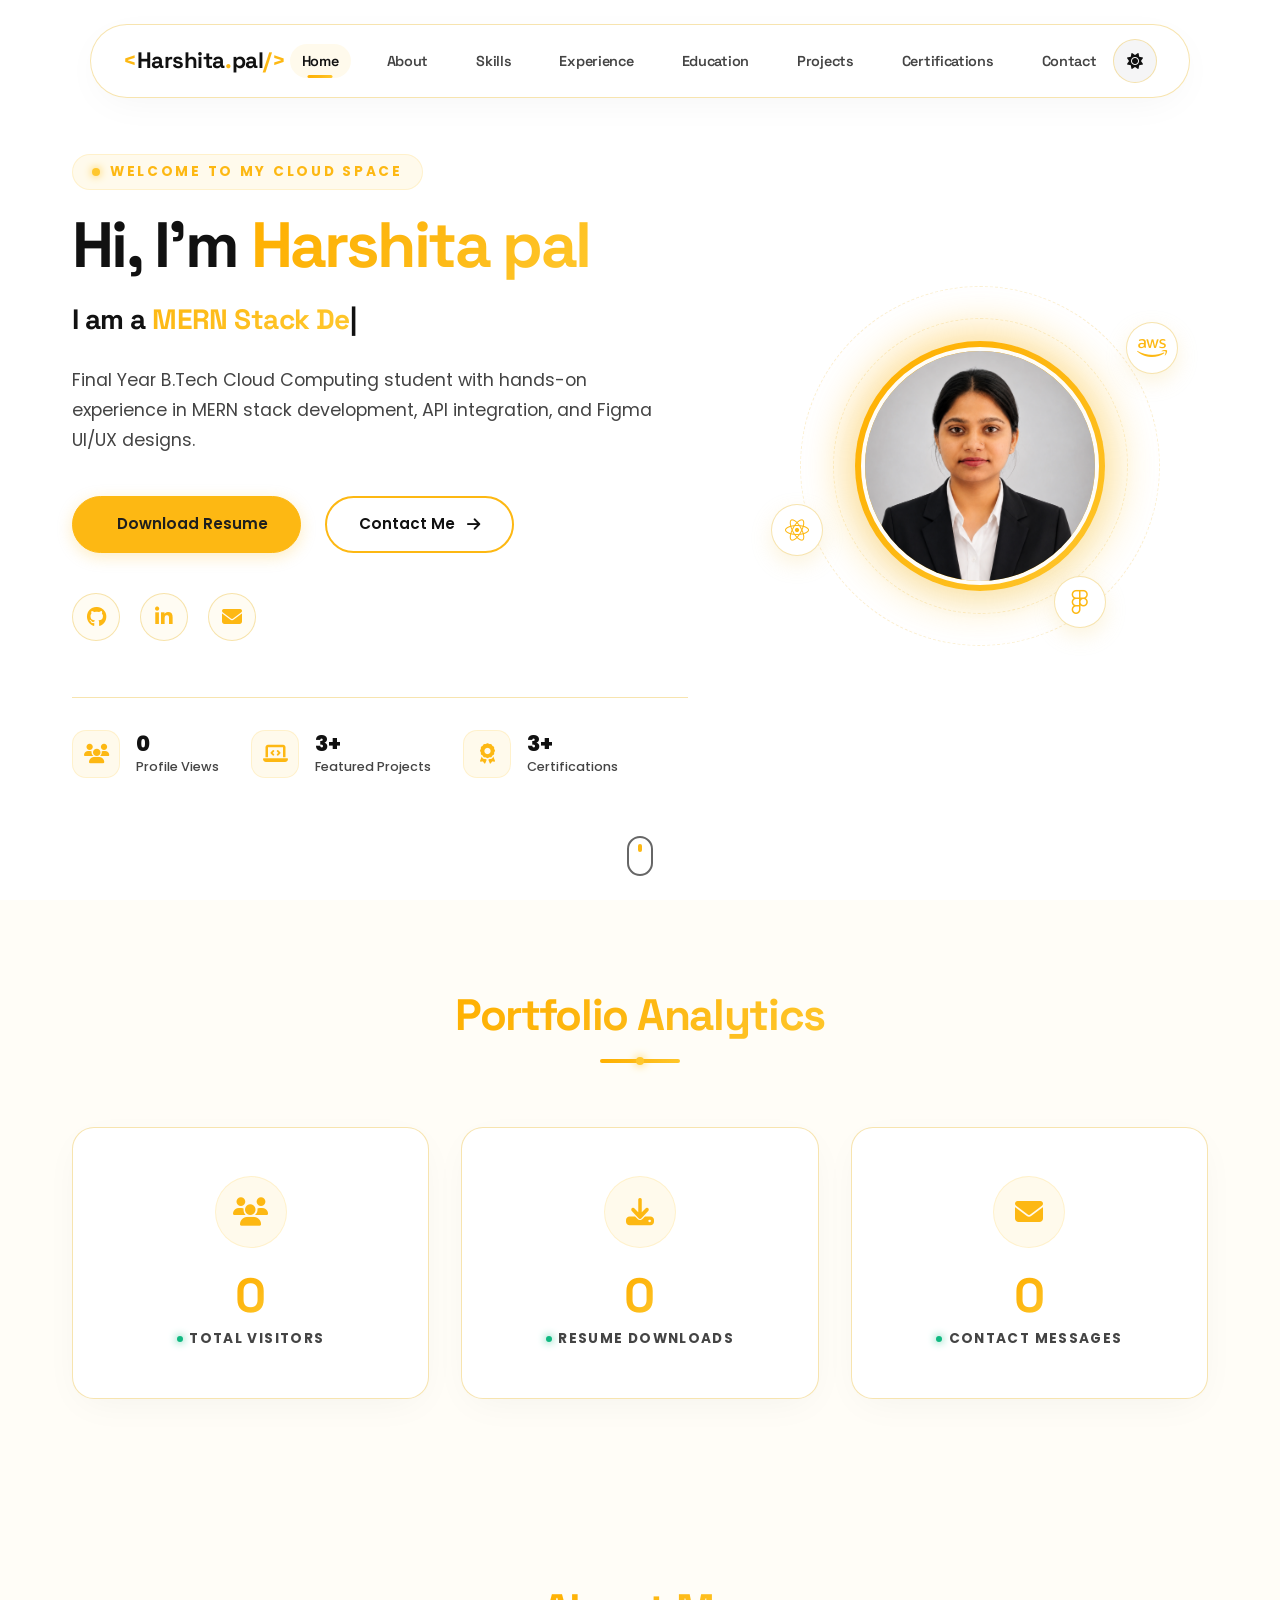
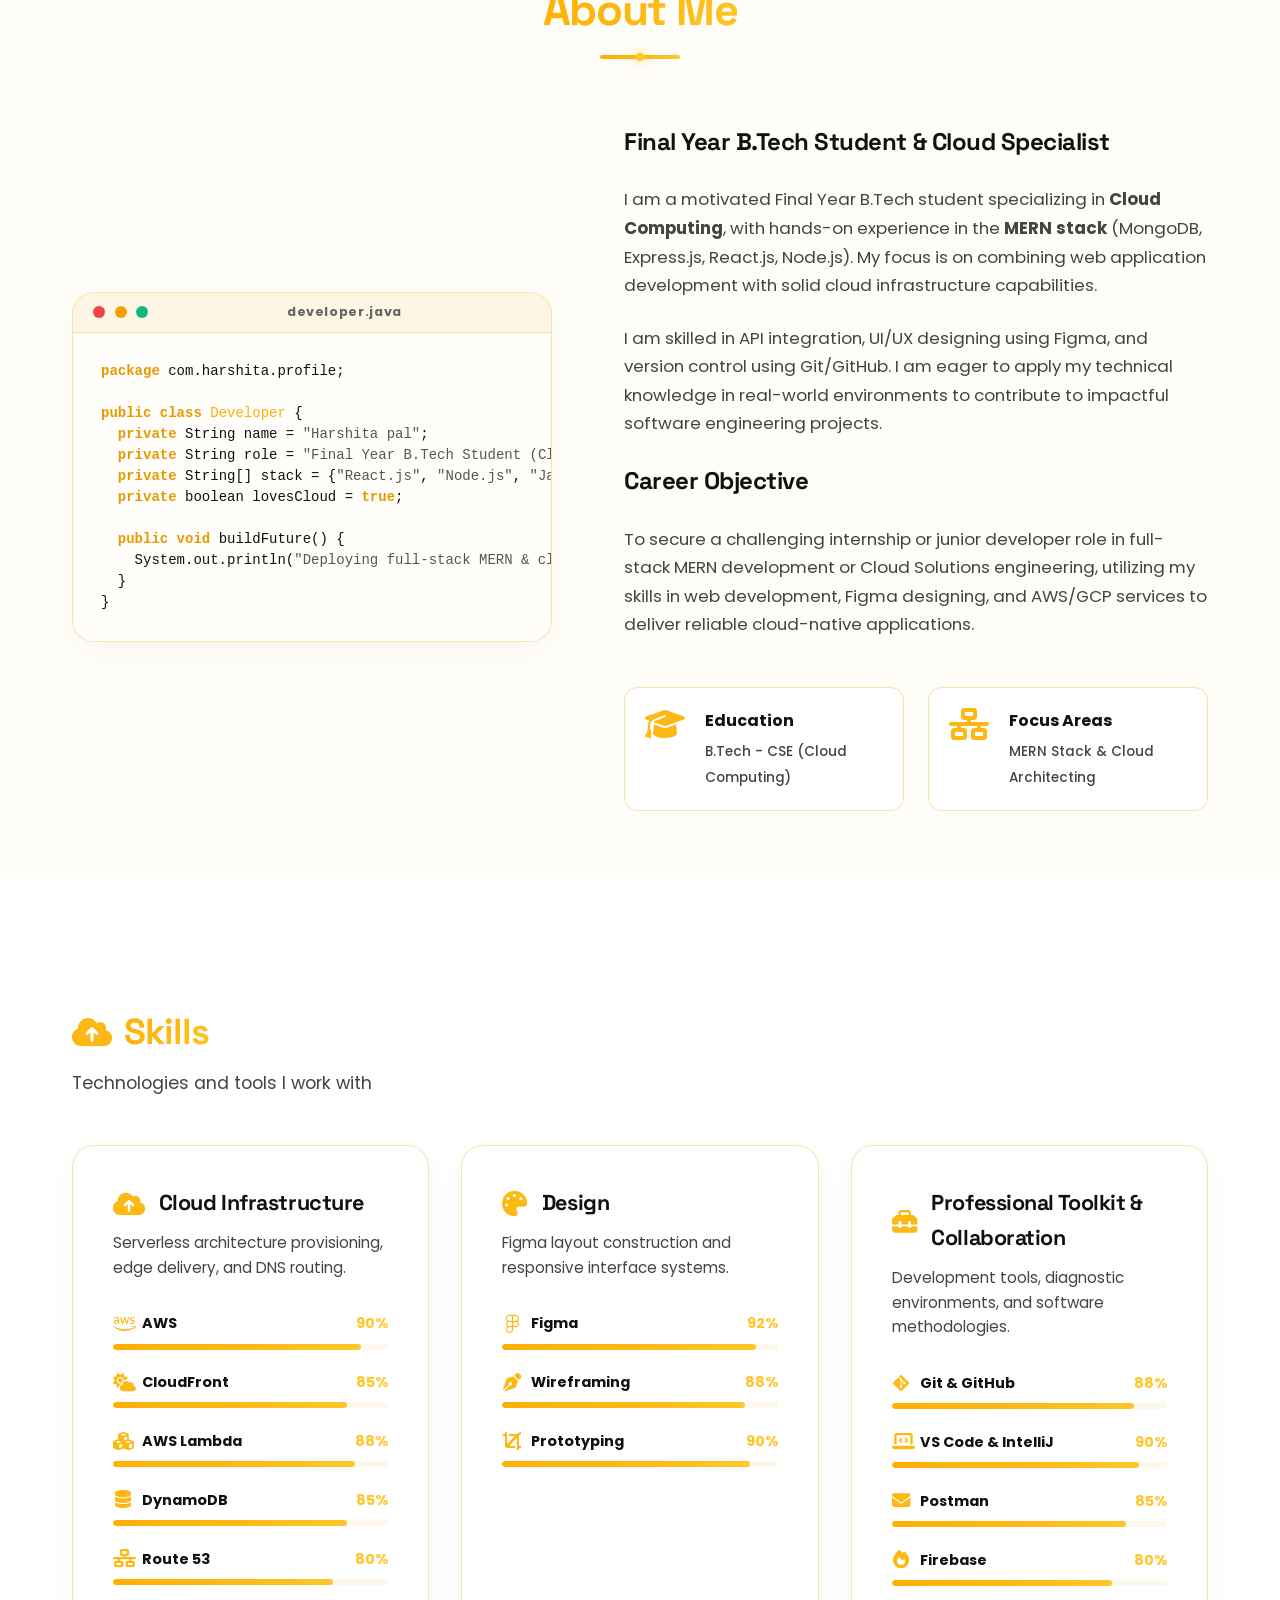
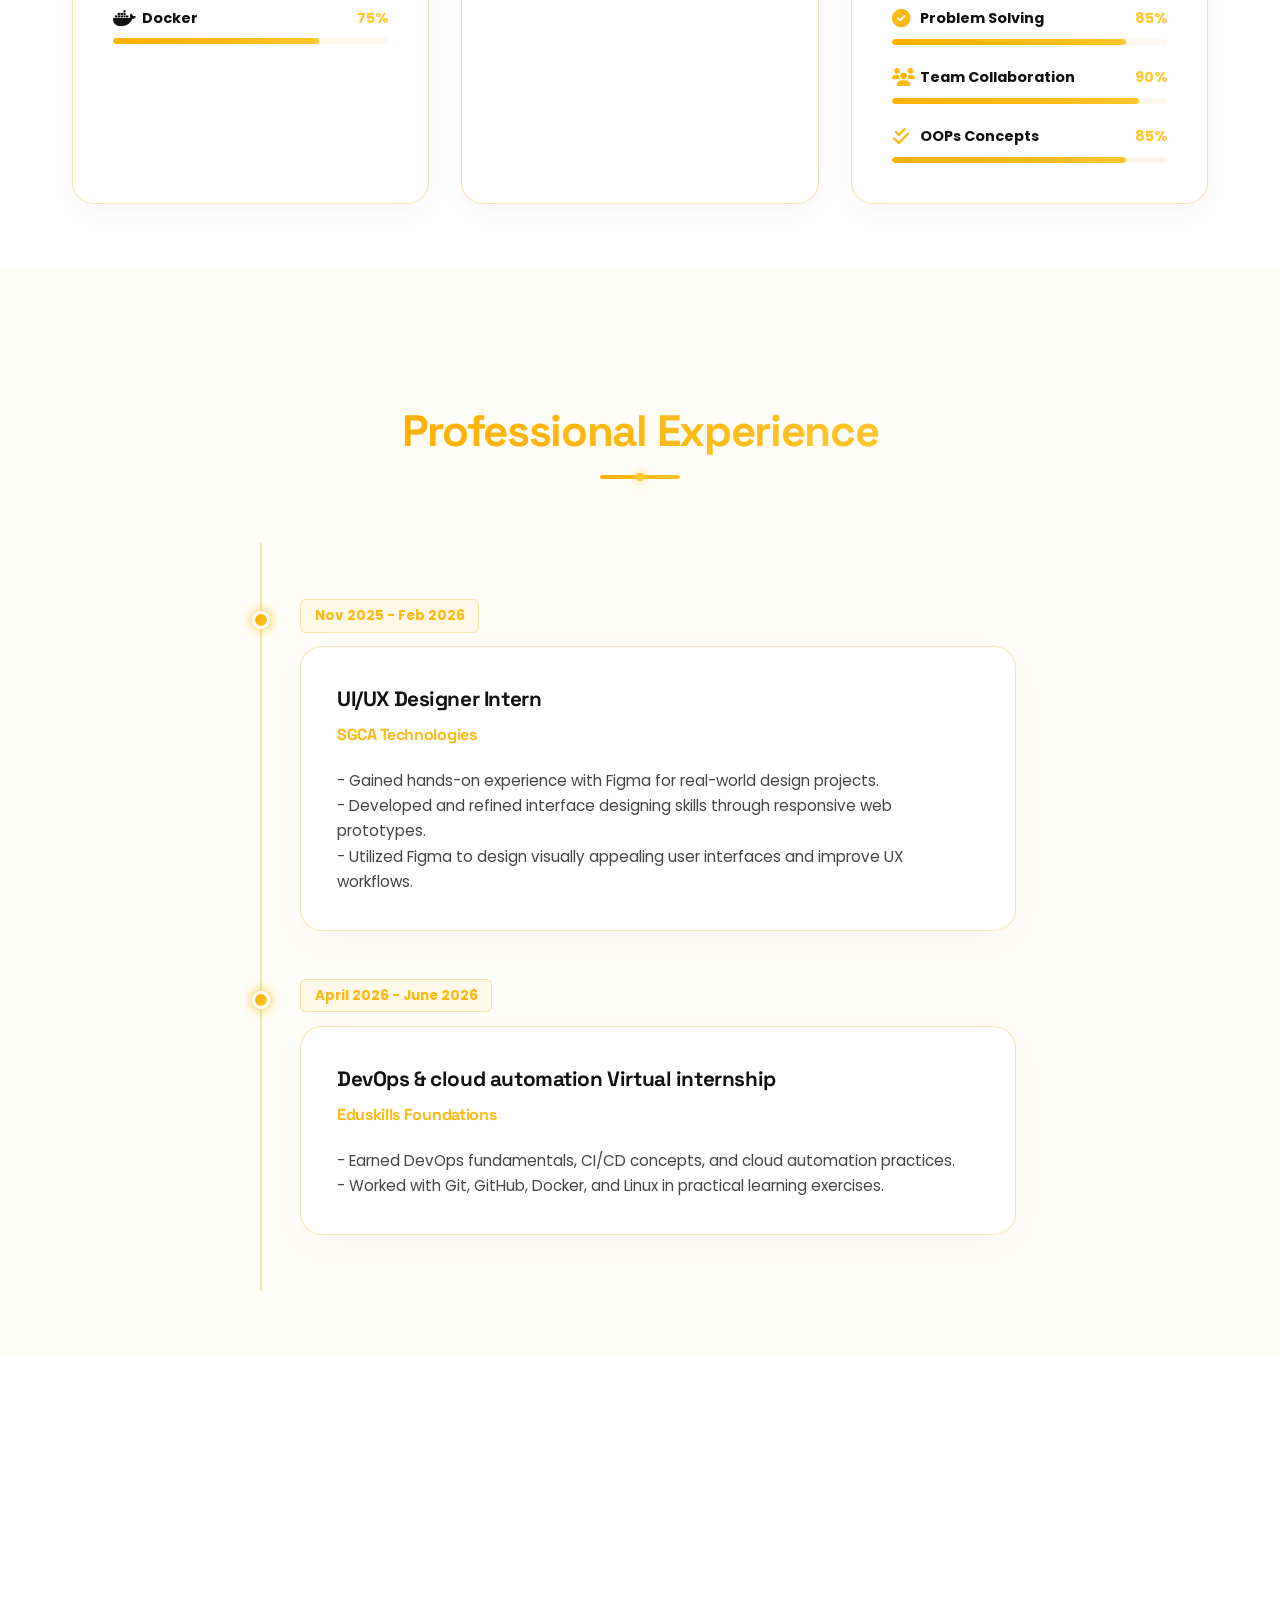
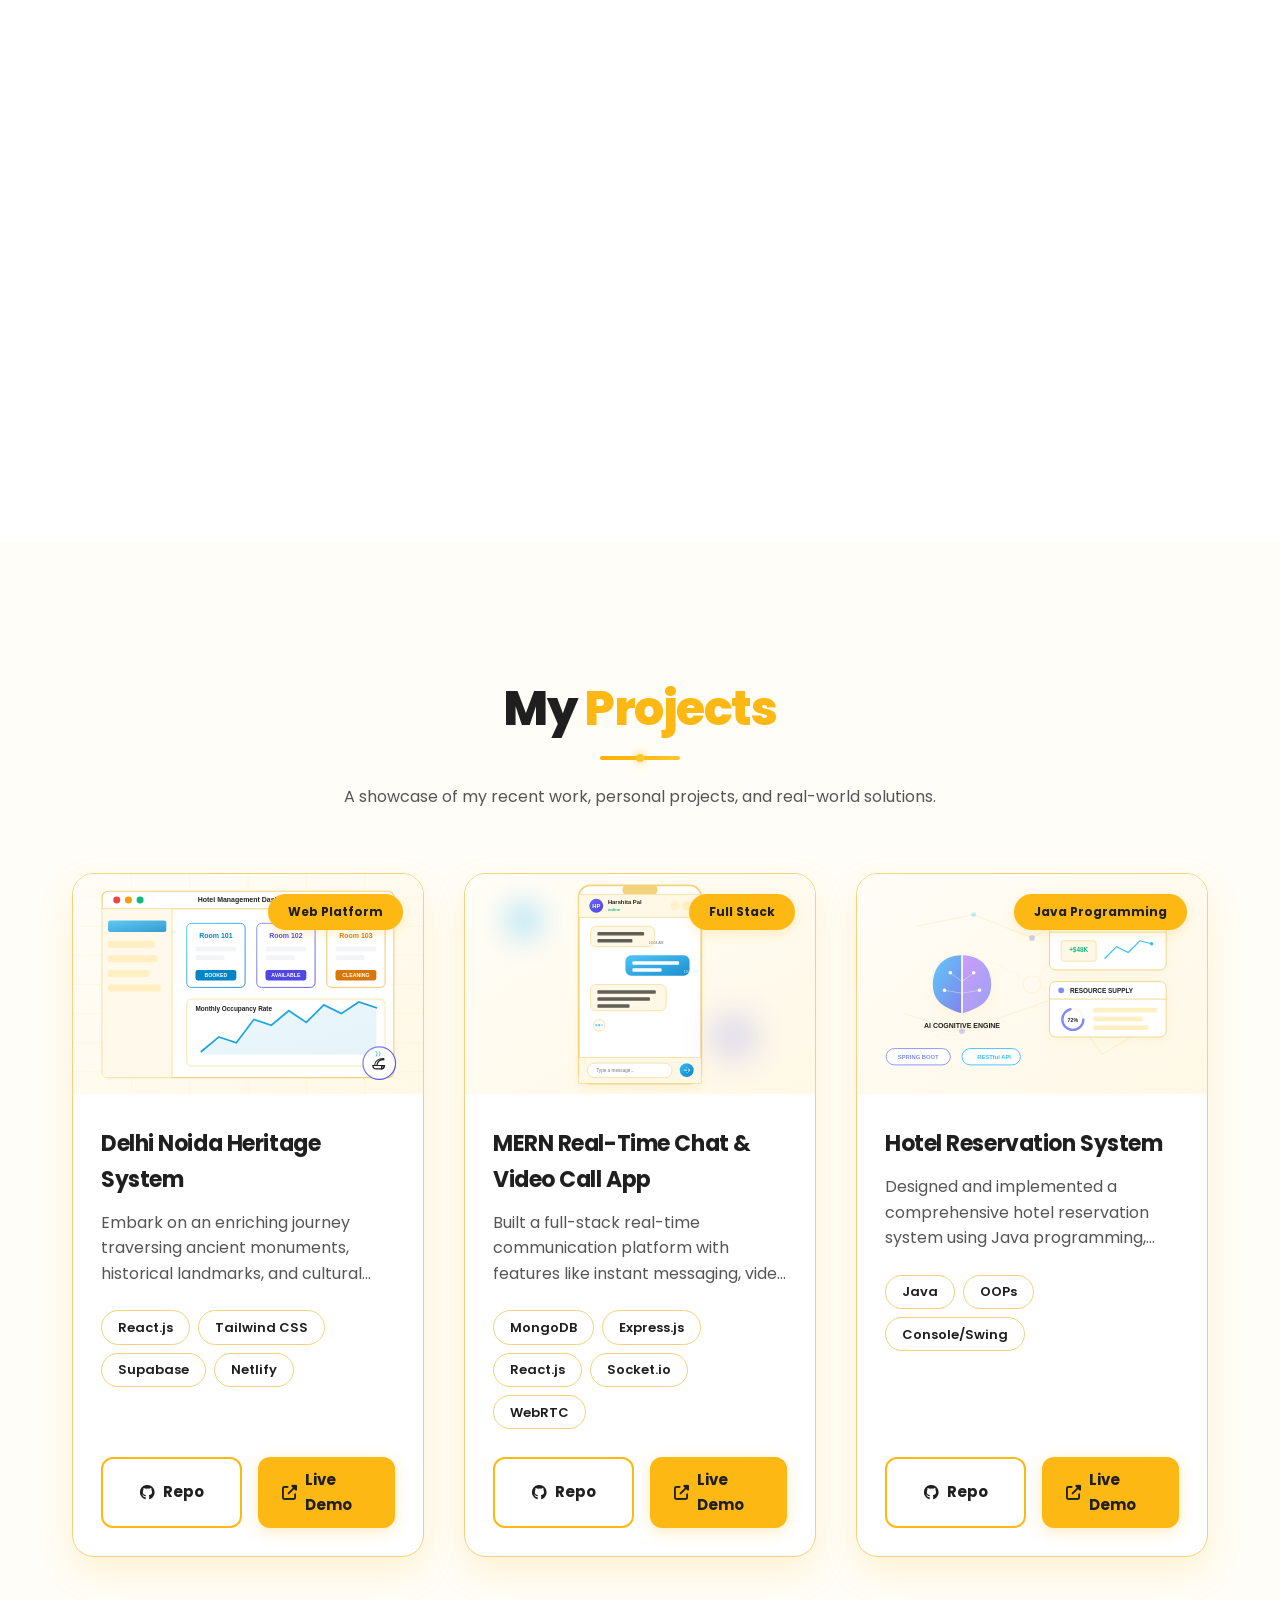
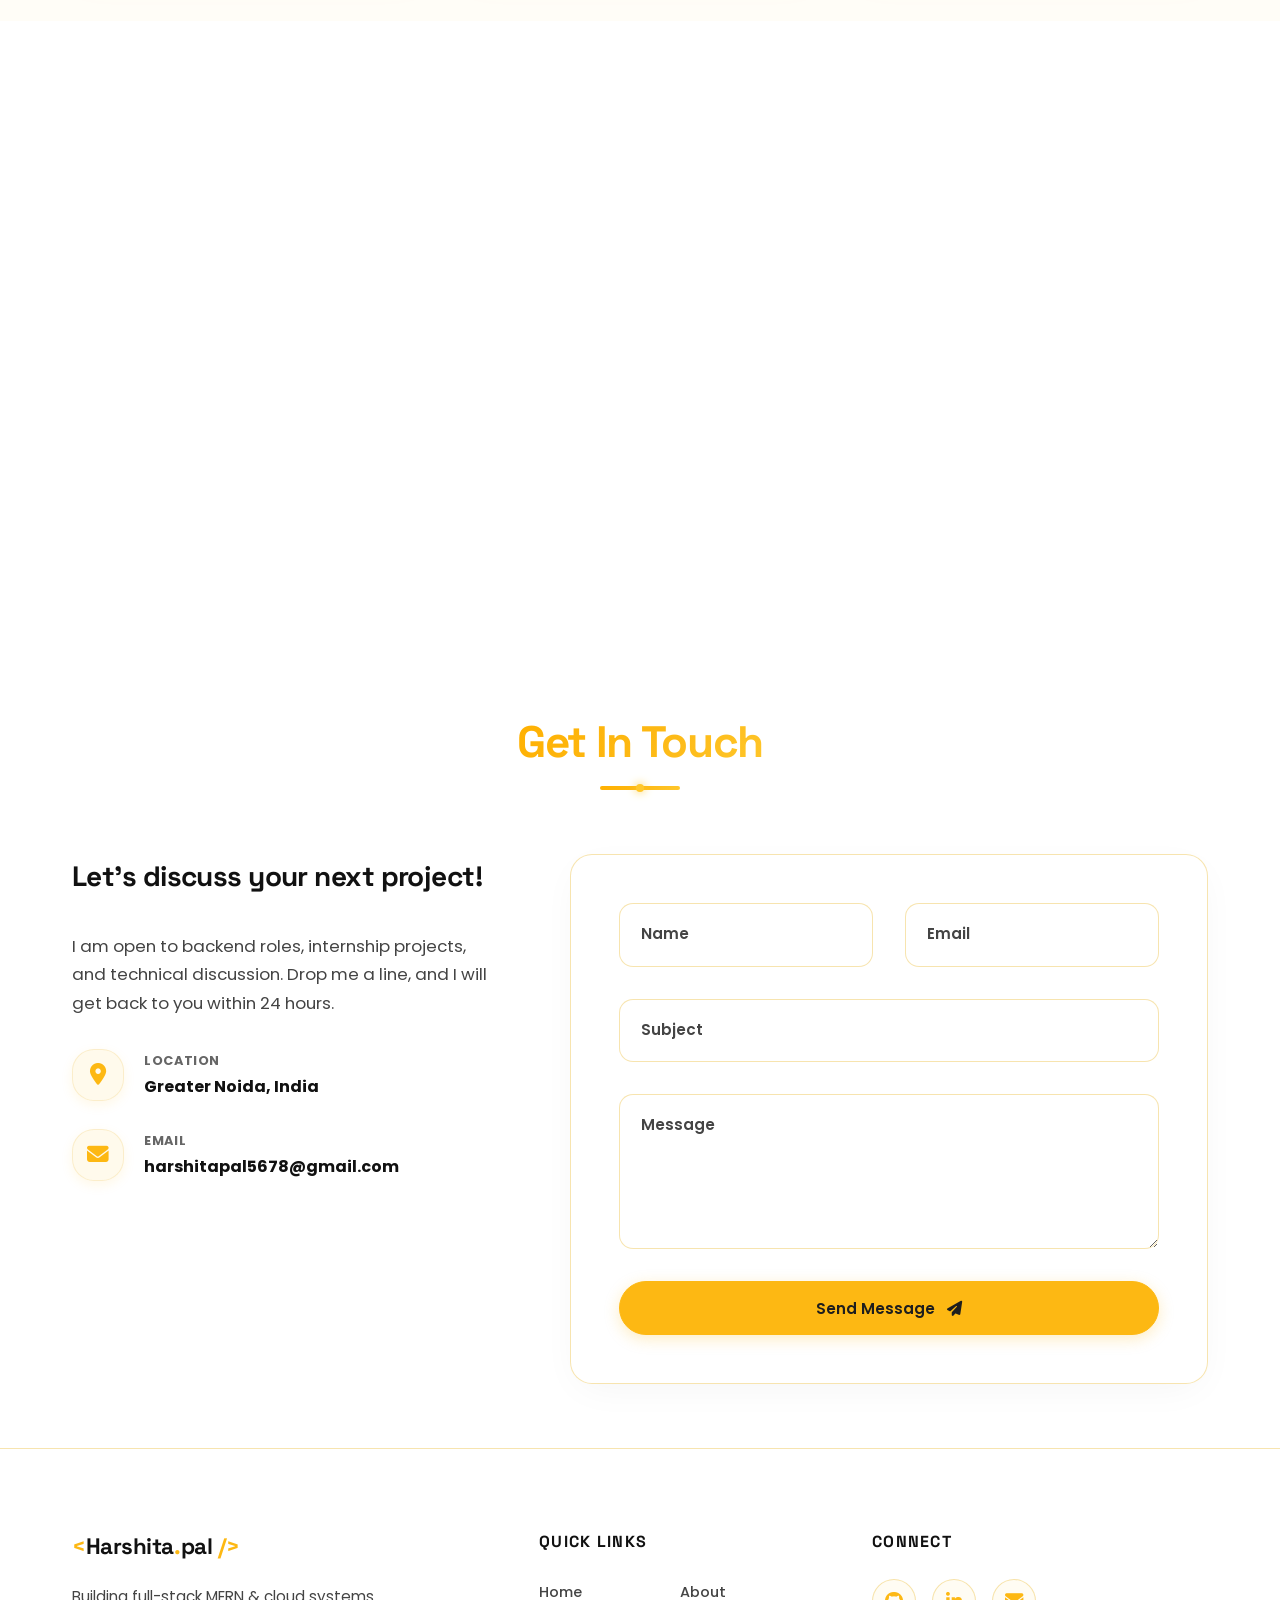
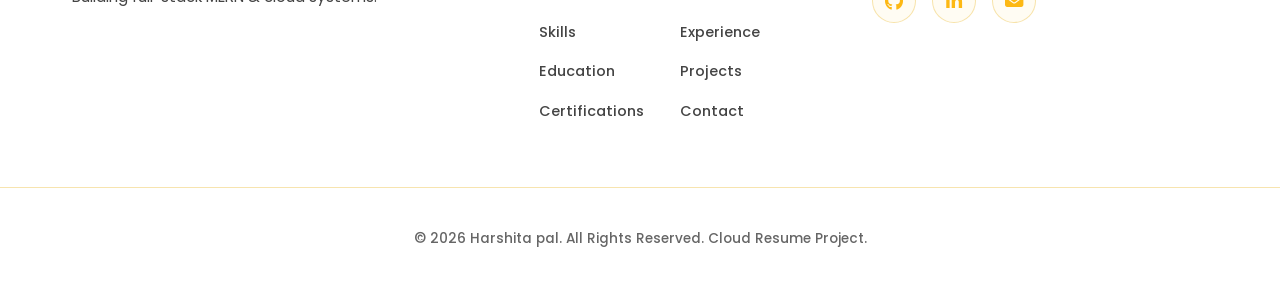
==== commit efae6faf: "final changes" ====
--- a/index.html
+++ b/index.html
@@ -173,9 +173,9 @@
     <section id="home" class="section hero-section">
       <div class="container hero-container">
         <div class="hero-content">
-          <span class="hero-welcome">Welcome to my Cloud Space</span>
+          <span class="hero-welcome"><span class="welcome-dot"></span>Welcome to my Cloud Space</span>
           <h1 class="hero-title">
-            Hi, I'm <span class="text-gradient">Harshita pal</span>
+            Hi, I'm <span class="text-gradient animate-gradient-bg">Harshita pal</span>
           </h1>
           <h2 class="hero-subtitle" aria-live="polite">
             I am a <span id="typing-text" class="text-accent"></span><span class="typed-cursor">|</span>
@@ -206,18 +206,52 @@
               <i class="fa-solid fa-envelope" aria-hidden="true"></i>
             </a>
           </div>
+          <div class="hero-stats">
+            <div class="hero-stat-card">
+              <div class="stat-icon-wrapper"><i class="fa-solid fa-users" aria-hidden="true"></i></div>
+              <div class="stat-info">
+                <span class="stat-value" id="visitor-count">0</span>
+                <span class="stat-label">Profile Views</span>
+              </div>
+            </div>
+            <div class="hero-stat-card">
+              <div class="stat-icon-wrapper"><i class="fa-solid fa-laptop-code" aria-hidden="true"></i></div>
+              <div class="stat-info">
+                <span class="stat-value">3+</span>
+                <span class="stat-label">Featured Projects</span>
+              </div>
+            </div>
+            <div class="hero-stat-card">
+              <div class="stat-icon-wrapper"><i class="fa-solid fa-award" aria-hidden="true"></i></div>
+              <div class="stat-info">
+                <span class="stat-value">3+</span>
+                <span class="stat-label">Certifications</span>
+              </div>
+            </div>
+          </div>
         </div>
         <div class="hero-visual">
-          <div class="avatar-wrapper">
-            <img src="images/profile.svg" alt="Harshita Pal Avatar Illustration" class="avatar-img" loading="eager"
-              width="300" height="300" fetchpriority="high" decoding="async">
-            <div class="avatar-backdrop"></div>
-          </div>
-        </div>
-      </div>
-      <!-- Visitor Counter -->
-      <div class="visitor-counter">
-        <i class="fa-solid fa-users" aria-hidden="true"></i> Visitors: <span id="visitor-count">0</span>
+          <div class="avatar-orbit-wrapper">
+            <div class="orbit-path orbit-1"></div>
+            <div class="orbit-path orbit-2"></div>
+            
+            <div class="floating-badge badge-aws" title="AWS Infrastructure">
+              <i class="fa-brands fa-aws" aria-hidden="true"></i>
+            </div>
+            <div class="floating-badge badge-react" title="MERN Stack Developer">
+              <i class="fa-brands fa-react" aria-hidden="true"></i>
+            </div>
+            <div class="floating-badge badge-figma" title="UI/UX Figma designer">
+              <i class="fa-brands fa-figma" aria-hidden="true"></i>
+            </div>
+
+            <div class="avatar-wrapper">
+              <img src="images/harshita proffesional photo.png" alt="Harshita Pal Avatar Illustration" class="avatar-img" loading="eager"
+                width="500" height="500" fetchpriority="high" decoding="async">
+              <div class="avatar-backdrop"></div>
+            </div>
+          </div>
+        </div>
       </div>
       <div class="scroll-indicator" aria-hidden="true">
         <a href="#about" aria-label="Scroll down to About section">
@@ -368,17 +402,49 @@
               </div>
               <p class="skill-desc">Serverless architecture provisioning, edge delivery, and DNS routing.</p>
             </div>
-            <div class="skill-tags-group">
-              <div class="skill-tag-pill"><i class="fa-brands fa-aws aws-color" aria-hidden="true"></i> AWS</div>
-              <div class="skill-tag-pill"><i class="fa-solid fa-cloud-sun route-color" aria-hidden="true"></i>
-                CloudFront</div>
-              <div class="skill-tag-pill"><i class="fa-solid fa-cubes aws-color" aria-hidden="true"></i> AWS Lambda
-              </div>
-              <div class="skill-tag-pill"><i class="fa-solid fa-database mysql-color" aria-hidden="true"></i> DynamoDB
-              </div>
-              <div class="skill-tag-pill"><i class="fa-solid fa-network-wired route-color" aria-hidden="true"></i> Route
-                53</div>
-              <div class="skill-tag-pill"><i class="fa-brands fa-docker" aria-hidden="true"></i> Docker</div>
+            <div class="skills-progress-list">
+              <div class="skill-progress-item">
+                <div class="skill-info">
+                  <span class="skill-name"><i class="fa-brands fa-aws aws-color" aria-hidden="true"></i> AWS</span>
+                  <span class="skill-value">90%</span>
+                </div>
+                <div class="skill-progress-bg"><div class="skill-progress-fill" style="width: 90%"></div></div>
+              </div>
+              <div class="skill-progress-item">
+                <div class="skill-info">
+                  <span class="skill-name"><i class="fa-solid fa-cloud-sun route-color" aria-hidden="true"></i> CloudFront</span>
+                  <span class="skill-value">85%</span>
+                </div>
+                <div class="skill-progress-bg"><div class="skill-progress-fill" style="width: 85%"></div></div>
+              </div>
+              <div class="skill-progress-item">
+                <div class="skill-info">
+                  <span class="skill-name"><i class="fa-solid fa-cubes aws-color" aria-hidden="true"></i> AWS Lambda</span>
+                  <span class="skill-value">88%</span>
+                </div>
+                <div class="skill-progress-bg"><div class="skill-progress-fill" style="width: 88%"></div></div>
+              </div>
+              <div class="skill-progress-item">
+                <div class="skill-info">
+                  <span class="skill-name"><i class="fa-solid fa-database mysql-color" aria-hidden="true"></i> DynamoDB</span>
+                  <span class="skill-value">85%</span>
+                </div>
+                <div class="skill-progress-bg"><div class="skill-progress-fill" style="width: 85%"></div></div>
+              </div>
+              <div class="skill-progress-item">
+                <div class="skill-info">
+                  <span class="skill-name"><i class="fa-solid fa-network-wired route-color" aria-hidden="true"></i> Route 53</span>
+                  <span class="skill-value">80%</span>
+                </div>
+                <div class="skill-progress-bg"><div class="skill-progress-fill" style="width: 80%"></div></div>
+              </div>
+              <div class="skill-progress-item">
+                <div class="skill-info">
+                  <span class="skill-name"><i class="fa-brands fa-docker" aria-hidden="true"></i> Docker</span>
+                  <span class="skill-value">75%</span>
+                </div>
+                <div class="skill-progress-bg"><div class="skill-progress-fill" style="width: 75%"></div></div>
+              </div>
             </div>
           </div>
 
@@ -391,13 +457,28 @@
               </div>
               <p class="skill-desc">Figma layout construction and responsive interface systems.</p>
             </div>
-            <div class="skill-tags-group">
-              <div class="skill-tag-pill"><i class="fa-brands fa-figma general-badge-color" style="color:#F24E1E;"
-                  aria-hidden="true"></i> Figma</div>
-              <div class="skill-tag-pill"><i class="fa-solid fa-pen-nib route-color" aria-hidden="true"></i> Wireframing
-              </div>
-              <div class="skill-tag-pill"><i class="fa-solid fa-crop general-badge-color" aria-hidden="true"></i>
-                Prototyping</div>
+            <div class="skills-progress-list">
+              <div class="skill-progress-item">
+                <div class="skill-info">
+                  <span class="skill-name"><i class="fa-brands fa-figma general-badge-color" style="color:#F24E1E;" aria-hidden="true"></i> Figma</span>
+                  <span class="skill-value">92%</span>
+                </div>
+                <div class="skill-progress-bg"><div class="skill-progress-fill" style="width: 92%"></div></div>
+              </div>
+              <div class="skill-progress-item">
+                <div class="skill-info">
+                  <span class="skill-name"><i class="fa-solid fa-pen-nib route-color" aria-hidden="true"></i> Wireframing</span>
+                  <span class="skill-value">88%</span>
+                </div>
+                <div class="skill-progress-bg"><div class="skill-progress-fill" style="width: 88%"></div></div>
+              </div>
+              <div class="skill-progress-item">
+                <div class="skill-info">
+                  <span class="skill-name"><i class="fa-solid fa-crop general-badge-color" aria-hidden="true"></i> Prototyping</span>
+                  <span class="skill-value">90%</span>
+                </div>
+                <div class="skill-progress-bg"><div class="skill-progress-fill" style="width: 90%"></div></div>
+              </div>
             </div>
           </div>
 
@@ -410,20 +491,56 @@
               </div>
               <p class="skill-desc">Development tools, diagnostic environments, and software methodologies.</p>
             </div>
-            <div class="skill-tags-group">
-              <div class="skill-tag-pill"><i class="fa-brands fa-git-alt git-color" aria-hidden="true"></i> Git &amp;
-                GitHub</div>
-              <div class="skill-tag-pill"><i class="fa-solid fa-laptop-code api-color" aria-hidden="true"></i> VS Code
-                &amp; IntelliJ</div>
-              <div class="skill-tag-pill"><i class="fa-solid fa-envelope vscode-color" aria-hidden="true"></i> Postman
-              </div>
-              <div class="skill-tag-pill"><i class="fa-solid fa-fire html-color" aria-hidden="true"></i> Firebase</div>
-              <div class="skill-tag-pill"><i class="fa-solid fa-circle-check spring-color" aria-hidden="true"></i>
-                Problem Solving</div>
-              <div class="skill-tag-pill"><i class="fa-solid fa-users route-color" aria-hidden="true"></i> Team
-                Collaboration</div>
-              <div class="skill-tag-pill"><i class="fa-solid fa-check-double general-badge-color"
-                  aria-hidden="true"></i> OOPs Concepts</div>
+            <div class="skills-progress-list">
+              <div class="skill-progress-item">
+                <div class="skill-info">
+                  <span class="skill-name"><i class="fa-brands fa-git-alt git-color" aria-hidden="true"></i> Git &amp; GitHub</span>
+                  <span class="skill-value">88%</span>
+                </div>
+                <div class="skill-progress-bg"><div class="skill-progress-fill" style="width: 88%"></div></div>
+              </div>
+              <div class="skill-progress-item">
+                <div class="skill-info">
+                  <span class="skill-name"><i class="fa-solid fa-laptop-code api-color" aria-hidden="true"></i> VS Code &amp; IntelliJ</span>
+                  <span class="skill-value">90%</span>
+                </div>
+                <div class="skill-progress-bg"><div class="skill-progress-fill" style="width: 90%"></div></div>
+              </div>
+              <div class="skill-progress-item">
+                <div class="skill-info">
+                  <span class="skill-name"><i class="fa-solid fa-envelope vscode-color" aria-hidden="true"></i> Postman</span>
+                  <span class="skill-value">85%</span>
+                </div>
+                <div class="skill-progress-bg"><div class="skill-progress-fill" style="width: 85%"></div></div>
+              </div>
+              <div class="skill-progress-item">
+                <div class="skill-info">
+                  <span class="skill-name"><i class="fa-solid fa-fire html-color" aria-hidden="true"></i> Firebase</span>
+                  <span class="skill-value">80%</span>
+                </div>
+                <div class="skill-progress-bg"><div class="skill-progress-fill" style="width: 80%"></div></div>
+              </div>
+              <div class="skill-progress-item">
+                <div class="skill-info">
+                  <span class="skill-name"><i class="fa-solid fa-circle-check spring-color" aria-hidden="true"></i> Problem Solving</span>
+                  <span class="skill-value">85%</span>
+                </div>
+                <div class="skill-progress-bg"><div class="skill-progress-fill" style="width: 85%"></div></div>
+              </div>
+              <div class="skill-progress-item">
+                <div class="skill-info">
+                  <span class="skill-name"><i class="fa-solid fa-users route-color" aria-hidden="true"></i> Team Collaboration</span>
+                  <span class="skill-value">90%</span>
+                </div>
+                <div class="skill-progress-bg"><div class="skill-progress-fill" style="width: 90%"></div></div>
+              </div>
+              <div class="skill-progress-item">
+                <div class="skill-info">
+                  <span class="skill-name"><i class="fa-solid fa-check-double general-badge-color" aria-hidden="true"></i> OOPs Concepts</span>
+                  <span class="skill-value">85%</span>
+                </div>
+                <div class="skill-progress-bg"><div class="skill-progress-fill" style="width: 85%"></div></div>
+              </div>
             </div>
           </div>
         </div>
@@ -501,8 +618,11 @@
     <!-- Projects Section -->
     <section id="projects" class="section projects-section scroll-reveal">
       <div class="container">
-        <h2 class="section-title text-center"><span class="text-gradient">Featured Projects</span></h2>
+        <h2 class="section-title text-center my-projects-title">My <span class="text-yellow">Projects</span></h2>
         <div class="section-underline"></div>
+        <div class="section-subtitle-wrapper text-center">
+          <p class="section-subtitle-text">A showcase of my recent work, personal projects, and real-world solutions.</p>
+        </div>
 
         <div class="projects-grid">
           <!-- Project 1: Delhi Noida Heritage System -->
@@ -531,7 +651,7 @@
                 </a>
                 <a href="#" class="btn btn-icon btn-primary project-demo-btn" data-project="Delhi Noida Heritage System"
                   aria-label="Live Demo for Delhi Noida Heritage System">
-                  <i class="fa-solid fa-up-right-from-square" aria-hidden="true"></i> Demo
+                  <i class="fa-solid fa-up-right-from-square" aria-hidden="true"></i> Live Demo
                 </a>
               </div>
             </div>
@@ -565,7 +685,7 @@
                 </a>
                 <a href="#" class="btn btn-icon btn-primary project-demo-btn" data-project="MERN Chat Application"
                   aria-label="Live Demo for MERN Chat App">
-                  <i class="fa-solid fa-up-right-from-square" aria-hidden="true"></i> Demo
+                  <i class="fa-solid fa-up-right-from-square" aria-hidden="true"></i> Live Demo
                 </a>
               </div>
             </div>
@@ -596,70 +716,7 @@
                 </a>
                 <a href="#" class="btn btn-icon btn-primary project-demo-btn" data-project="Hotel Management System"
                   aria-label="Live Demo for Hotel Reservation System">
-                  <i class="fa-solid fa-up-right-from-square" aria-hidden="true"></i> Demo
-                </a>
-              </div>
-            </div>
-          </article>
-
-          <!-- Project 4: Student Grade Tracker -->
-          <article class="glass-card project-card">
-            <div class="project-image-wrapper">
-              <img src="images/project-grade.svg" alt="Student Grade Tracker visual mockup" class="project-img"
-                loading="lazy" width="400" height="200" decoding="async">
-              <div class="project-badge">Java Programming</div>
-            </div>
-            <div class="project-info">
-              <h3 class="project-card-title">Student Grade Tracker</h3>
-              <p class="project-card-desc">
-                Developed an interactive Student Grade Tracker using Java programming, enabling efficient data
-                structures for average calculations and grade distributions.
-              </p>
-              <div class="project-tech-tags">
-                <span class="tech-tag">Java</span>
-                <span class="tech-tag">OOPs</span>
-                <span class="tech-tag">Data Structures</span>
-              </div>
-              <div class="project-links">
-                <a href="https://github.com/EngHarshita" target="_blank" rel="noopener noreferrer"
-                  class="btn btn-icon btn-secondary" aria-label="GitHub Repository for Student Grade Tracker">
-                  <i class="fa-brands fa-github" aria-hidden="true"></i> Repo
-                </a>
-                <a href="#" class="btn btn-icon btn-primary project-demo-btn" data-project="Student Grade Tracker"
-                  aria-label="Live Demo for Student Grade Tracker">
-                  <i class="fa-solid fa-up-right-from-square" aria-hidden="true"></i> Demo
-                </a>
-              </div>
-            </div>
-          </article>
-
-          <!-- Project 5: Cloud Resume Project -->
-          <article class="glass-card project-card">
-            <div class="project-image-wrapper">
-              <img src="images/project-resume.svg" alt="Cloud Resume Project AWS Architecture" class="project-img"
-                loading="lazy" width="400" height="200" decoding="async">
-              <div class="project-badge">Cloud Architecture</div>
-            </div>
-            <div class="project-info">
-              <h3 class="project-card-title">Cloud Resume Project</h3>
-              <p class="project-card-desc">
-                This personal portfolio website, engineered using modern serverless AWS architectures (S3, CloudFront,
-                Route53, API Gateway, Lambda, and DynamoDB).
-              </p>
-              <div class="project-tech-tags">
-                <span class="tech-tag">AWS S3</span>
-                <span class="tech-tag">CloudFront</span>
-                <span class="tech-tag">Route 53</span>
-                <span class="tech-tag">API Gateway &amp; Lambda</span>
-              </div>
-              <div class="project-links">
-                <a href="https://github.com/EngHarshita" target="_blank" rel="noopener noreferrer"
-                  class="btn btn-icon btn-secondary" aria-label="GitHub Repository for Cloud Resume Project">
-                  <i class="fa-brands fa-github" aria-hidden="true"></i> Repo
-                </a>
-                <a href="#" class="btn btn-icon btn-primary project-demo-btn" data-project="Cloud Resume Project"
-                  aria-label="Live Demo for Cloud Resume Project">
-                  <i class="fa-solid fa-up-right-from-square" aria-hidden="true"></i> Demo
+                  <i class="fa-solid fa-up-right-from-square" aria-hidden="true"></i> Live Demo
                 </a>
               </div>
             </div>
@@ -763,28 +820,28 @@
             <form id="contact-form" novalidate>
               <div class="form-row">
                 <div class="form-group">
+                  <input type="text" id="form-name" name="name" required placeholder=" " aria-required="true"
+                    autocomplete="name">
                   <label for="form-name">Name</label>
-                  <input type="text" id="form-name" name="name" required placeholder="John Doe" aria-required="true"
-                    autocomplete="name">
                   <span class="form-error-msg" id="name-error">Please enter your name</span>
                 </div>
                 <div class="form-group">
+                  <input type="email" id="form-email" name="email" required placeholder=" " aria-required="true"
+                    autocomplete="email">
                   <label for="form-email">Email</label>
-                  <input type="email" id="form-email" name="email" required placeholder="john@example.com"
-                    aria-required="true" autocomplete="email">
                   <span class="form-error-msg" id="email-error">Please enter a valid email address</span>
                 </div>
               </div>
               <div class="form-group">
+                <input type="text" id="form-subject" name="subject" required placeholder=" "
+                  aria-required="true" autocomplete="off">
                 <label for="form-subject">Subject</label>
-                <input type="text" id="form-subject" name="subject" required placeholder="Job Opportunity / Collab"
-                  aria-required="true" autocomplete="off">
                 <span class="form-error-msg" id="subject-error">Please enter a subject</span>
               </div>
               <div class="form-group">
+                <textarea id="form-message" name="message" rows="5" required placeholder=" "
+                  aria-required="true" autocomplete="off"></textarea>
                 <label for="form-message">Message</label>
-                <textarea id="form-message" name="message" rows="5" required placeholder="Hi Harshita, let's talk..."
-                  aria-required="true" autocomplete="off"></textarea>
                 <span class="form-error-msg" id="message-error">Please enter your message</span>
               </div>
 
--- a/css/style.css
+++ b/css/style.css
@@ -1,5 +1,11 @@
 /* ==========================================================================
-   RESET & BASE STYLES
+   Harshita Pal - Cloud Resume Portfolio - Redesign CSS Stylesheet
+   ========================================================================== */
+
+@import url('https://fonts.googleapis.com/css2?family=Poppins:wght@300;400;500;600;700;800&family=Space+Grotesk:wght@300;400;500;600;700;800&family=Inter:wght@300;400;500;600;700;800&display=swap');
+
+/* ==========================================================================
+   1. RESET & SYSTEM TOKENS
    ========================================================================== */
 *, *::before, *::after {
   box-sizing: border-box;
@@ -8,61 +14,78 @@
 }
 
 :root {
-  color-scheme: dark;
-
-  /* Font Family */
-  --font-body: 'Inter', sans-serif;
-  --font-title: 'Inter', sans-serif;
+  color-scheme: light;
+
+  /* Typography */
+  --font-body: 'Poppins', 'Inter', sans-serif;
+  --font-title: 'Space Grotesk', sans-serif;
 
   /* Transitions */
-  --transition-fast: 0.2s ease;
-  --transition-normal: 0.35s cubic-bezier(0.16, 1, 0.3, 1);
-  --transition-slow: 0.6s cubic-bezier(0.16, 1, 0.3, 1);
-
-  /* Border Radius */
-  --radius-sm: 12px;
-  --radius-md: 16px;
+  --transition-fast: 0.2s cubic-bezier(0.4, 0, 0.2, 1);
+  --transition-normal: 0.4s cubic-bezier(0.25, 0.8, 0.25, 1);
+  --transition-slow: 0.8s cubic-bezier(0.16, 1, 0.3, 1);
+
+  /* Border Radii */
+  --radius-xs: 8px;
+  --radius-sm: 14px;
+  --radius-md: 22px;
+  --radius-lg: 32px;
   --radius-circle: 50%;
 
-  /* Dark Theme Palette (Default - Aesthetic Dark Blue Theme) */
-  --bg-primary: #050F19;
-  --bg-secondary: #111B27;
-  --card-bg: rgba(30, 41, 59, 0.45);
-  --card-hover-bg: rgba(30, 41, 59, 0.7);
-  --border-color: rgba(30, 41, 59, 0.6);
-  --text-primary: #FBFAFC;
-  --text-secondary: #A1A1AA;
-  --text-muted: rgba(180, 180, 187, 0.75);
+  /* Luxurious Yellow & White Theme Palette (Default Dark state) */
+  --bg-primary: #FFFDF7;
+  --bg-secondary: #FFF7E6;
+  --bg-tertiary: #FFEFC2;
+  --card-bg: #FFFFFF;
+  --card-hover-bg: #FFFDF7;
+  --border-color: #F2D27A;
+  --border-hover: #E69A00;
   
-  --accent-primary: #6366F1; /* Primary Accent (Indigo) */
-  --accent-secondary: #06B6D4; /* Secondary Accent (Cyan) */
-  --accent-gradient: linear-gradient(135deg, #6366f1 0%, #06b6d4 100%);
-  --glow-color: rgba(6, 182, 212, 0.18);
-  --shadow-color: rgba(5, 15, 25, 0.8);
+  --text-primary: #1E1E1E;
+  --text-secondary: #555555;
+  --text-muted: #777777;
+  
+  --accent-primary: #FDB813;
+  --accent-secondary: #FFC72C;
+  --accent-purple: #FFB000;
+  --accent-gradient: linear-gradient(135deg, #FFB000 0%, #FDB813 50%, #FFC72C 100%);
+  --border-gradient: linear-gradient(135deg, rgba(242, 210, 122, 0.4) 0%, rgba(255, 176, 0, 0.4) 100%);
+  
+  --glow-color: rgba(253, 184, 19, 0.15);
+  --glow-cyan: rgba(255, 176, 0, 0.15);
+  --shadow-color: rgba(30, 30, 30, 0.08);
+  --shadow-premium: 0 10px 40px -10px rgba(30, 30, 30, 0.08);
   
   /* Scrollbar Theme */
-  --scrollbar-bg: #050F19;
-  --scrollbar-thumb: #111B27;
-  --scrollbar-thumb-hover: #6366f1;
+  --scrollbar-bg: #FFFDF7;
+  --scrollbar-thumb: #F2D27A;
+  --scrollbar-thumb-hover: #FFB000;
 }
 
 html[data-theme="light"] {
   color-scheme: light;
 
-  /* Light Theme Palette */
-  --bg-primary: #FBFAFC;
-  --bg-secondary: #E2E8F0;
-  --card-bg: rgba(255, 255, 255, 0.75);
-  --card-hover-bg: rgba(255, 255, 255, 0.95);
-  --border-color: rgba(30, 41, 59, 0.08);
-  --text-primary: #050F19;
-  --text-secondary: #4B5563;
-  --text-muted: #6B7280;
-  --glow-color: rgba(99, 102, 241, 0.08);
-  --shadow-color: rgba(5, 15, 25, 0.04);
-
-  --scrollbar-bg: #FBFAFC;
-  --scrollbar-thumb: #E2E8F0;
+  /* Alternative crisp White-Gold luxury palette */
+  --bg-primary: #FFFFFF;
+  --bg-secondary: #FFFDF7;
+  --bg-tertiary: #FFF7E6;
+  --card-bg: #FFFDF7;
+  --card-hover-bg: #FFF7E6;
+  --border-color: rgba(242, 210, 122, 0.6);
+  --border-hover: #FFB000;
+  
+  --text-primary: #111111;
+  --text-secondary: #444444;
+  --text-muted: #666666;
+  
+  --border-gradient: linear-gradient(135deg, rgba(255, 176, 0, 0.2) 0%, rgba(253, 184, 19, 0.2) 100%);
+  --glow-color: rgba(255, 176, 0, 0.12);
+  --glow-cyan: rgba(253, 184, 19, 0.12);
+  --shadow-color: rgba(0, 0, 0, 0.05);
+  --shadow-premium: 0 10px 40px -10px rgba(0, 0, 0, 0.05);
+
+  --scrollbar-bg: #FFFFFF;
+  --scrollbar-thumb: #F2D27A;
 }
 
 html {
@@ -75,20 +98,20 @@
   font-family: var(--font-body);
   background-color: var(--bg-primary);
   color: var(--text-primary);
-  line-height: 1.6;
+  line-height: 1.62;
   overflow-x: hidden;
   transition: background-color var(--transition-normal), color var(--transition-normal);
 }
 
 h1, h2, h3, h4, h5, h6, .hero-title, .section-title, .logo, .nav-link, .timeline-title, .cert-title, .contact-info-title, .footer-links-title, .modal-title {
   font-family: var(--font-title);
-  letter-spacing: -0.01em;
+  letter-spacing: -0.02em;
 }
 
 .scroll-reveal {
   opacity: 0;
-  transform: translateY(20px);
-  transition: opacity 0.8s cubic-bezier(0.16, 1, 0.3, 1), transform 0.8s cubic-bezier(0.16, 1, 0.3, 1);
+  transform: translateY(30px);
+  transition: opacity 1s cubic-bezier(0.16, 1, 0.3, 1), transform 1s cubic-bezier(0.16, 1, 0.3, 1);
 }
 
 .scroll-reveal.revealed {
@@ -121,28 +144,29 @@
   outline: none;
 }
 
-/* Focus visible accessibility states */
+/* Accessibility Focus State */
 a:focus-visible,
 button:focus-visible,
 input:focus-visible,
 textarea:focus-visible,
 [tabindex="0"]:focus-visible {
-  outline: 2px solid var(--accent-primary);
+  outline: 2.5px solid var(--accent-primary);
   outline-offset: 4px;
+  border-radius: var(--radius-xs);
 }
 
 /* ==========================================================================
-   LAYOUT CONTAINERS & UTILITIES
+   2. CONTAINERS & LAYOUT UTILITIES
    ========================================================================== */
 .container {
   width: 100%;
   max-width: 1200px;
   margin: 0 auto;
-  padding: 0 1.5rem;
+  padding: 0 2rem;
 }
 
 .section {
-  padding: 6rem 0 3rem 0;
+  padding: 8rem 0 4rem 0;
   position: relative;
   z-index: 10;
 }
@@ -161,25 +185,43 @@
 
 .text-accent {
   color: var(--accent-primary);
+  background: linear-gradient(135deg, var(--accent-primary) 0%, var(--accent-secondary) 100%);
+  -webkit-background-clip: text;
+  -webkit-text-fill-color: transparent;
+  background-clip: text;
 }
 
 .section-title {
-  font-size: 2.25rem;
+  font-size: 2.75rem;
   font-weight: 800;
-  letter-spacing: -0.025em;
+  letter-spacing: -0.03em;
   margin-bottom: 0.5rem;
 }
 
 .section-underline {
-  width: 60px;
+  width: 80px;
   height: 4px;
   background: var(--accent-gradient);
-  margin: 0 auto 3rem auto;
-  border-radius: var(--radius-sm);
+  margin: 0.5rem auto 4rem auto;
+  border-radius: var(--radius-xs);
+  position: relative;
+}
+
+.section-underline::after {
+  content: '';
+  position: absolute;
+  top: 50%;
+  left: 50%;
+  transform: translate(-50%, -50%);
+  width: 8px;
+  height: 8px;
+  background: var(--accent-secondary);
+  border-radius: 50%;
+  box-shadow: 0 0 10px var(--accent-secondary);
 }
 
 /* ==========================================================================
-   AMBIENT BACKGROUNDS
+   3. BACKGROUND GLOW EFFECTS
    ========================================================================== */
 .ambient-bg {
   position: fixed;
@@ -194,49 +236,50 @@
 
 .glow-circle {
   position: absolute;
-  border-radius: 40% 60% 70% 30% / 40% 50% 60% 50%;
-  filter: blur(120px);
-  opacity: 0.22;
-  animation: float 18s infinite ease-in-out alternate;
-  mix-blend-mode: plus-lighter;
+  border-radius: 50%;
+  filter: blur(100px);
+  opacity: 0.07;
+  animation: float 25s infinite ease-in-out alternate;
+  mix-blend-mode: multiply;
   will-change: transform, opacity;
 }
 
 html[data-theme="light"] .glow-circle {
-  opacity: 0.08;
+  opacity: 0.05;
   mix-blend-mode: multiply;
+  filter: blur(100px);
 }
 
 .glow-1 {
-  top: -5%;
-  left: -5%;
-  width: 450px;
-  height: 450px;
+  top: -10%;
+  left: -10%;
+  width: 600px;
+  height: 600px;
   background: radial-gradient(circle, var(--accent-primary) 0%, rgba(99, 102, 241, 0) 70%);
 }
 
 .glow-2 {
-  bottom: -5%;
-  right: -5%;
+  bottom: -10%;
+  right: -10%;
+  width: 650px;
+  height: 650px;
+  background: radial-gradient(circle, var(--accent-purple) 0%, rgba(168, 85, 247, 0) 70%);
+  animation-delay: -5s;
+  animation-duration: 30s;
+}
+
+.glow-3 {
+  top: 35%;
+  left: 30%;
   width: 500px;
   height: 500px;
-  background: radial-gradient(circle, var(--accent-secondary) 0%, rgba(192, 132, 252, 0) 70%);
-  animation-delay: -4s;
-  animation-duration: 22s;
-}
-
-.glow-3 {
-  top: 40%;
-  left: 35%;
-  width: 380px;
-  height: 380px;
-  background: radial-gradient(circle, #f472b6 0%, rgba(244, 114, 182, 0) 70%);
-  animation-delay: -8s;
-  animation-duration: 15s;
+  background: radial-gradient(circle, var(--accent-secondary) 0%, rgba(6, 182, 212, 0) 70%);
+  animation-delay: -10s;
+  animation-duration: 20s;
 }
 
 /* ==========================================================================
-   LOADING OVERLAY
+   4. LOADER SCREEN
    ========================================================================== */
 .loader-overlay {
   position: fixed;
@@ -265,17 +308,19 @@
 }
 
 .spinner-ring {
-  width: 60px;
-  height: 60px;
+  width: 70px;
+  height: 70px;
   border: 4px solid var(--border-color);
   border-top-color: var(--accent-primary);
+  border-right-color: var(--accent-secondary);
   border-radius: var(--radius-circle);
-  animation: spin 1s infinite linear;
+  animation: spin 0.8s infinite linear;
 }
 
 .loader-text {
-  font-size: 1.125rem;
-  font-weight: 500;
+  font-family: var(--font-title);
+  font-size: 1.3rem;
+  font-weight: 700;
   letter-spacing: 0.05em;
   background: var(--accent-gradient);
   -webkit-background-clip: text;
@@ -283,70 +328,100 @@
 }
 
 /* ==========================================================================
-   GLASSMORPHISM CARD STYLING
+   5. GLASS CARD SYSTEM
    ========================================================================== */
 .glass-card {
   background: var(--card-bg);
-  backdrop-filter: blur(12px) saturate(180%);
-  -webkit-backdrop-filter: blur(12px) saturate(180%);
   border: 1px solid var(--border-color);
   border-radius: var(--radius-md);
-  box-shadow: 0 10px 30px -10px var(--shadow-color);
+  box-shadow: 0 10px 30px -5px var(--shadow-color), 0 4px 12px -2px rgba(0, 0, 0, 0.01);
   transition: transform var(--transition-normal), 
               background-color var(--transition-normal), 
               border-color var(--transition-normal), 
               box-shadow var(--transition-normal);
+  position: relative;
+  z-index: 2;
+}
+
+.glass-card:hover {
+  border-color: var(--border-hover);
+  background-color: var(--card-hover-bg);
+  transform: translateY(-6px);
+  box-shadow: 0 20px 40px -10px rgba(253, 184, 19, 0.2), var(--shadow-glow);
 }
 
 /* ==========================================================================
-   BUTTON STYLE SYSTEM
+   6. PREMIUM BUTTONS
    ========================================================================== */
 .btn {
   display: inline-flex;
   align-items: center;
   justify-content: center;
   gap: 0.75rem;
-  padding: 0.8rem 1.75rem;
+  padding: 0.9rem 2rem;
   font-size: 0.95rem;
   font-weight: 600;
-  border-radius: var(--radius-sm);
+  border-radius: 50px;
   cursor: pointer;
   transition: all var(--transition-fast);
+  position: relative;
+  overflow: hidden;
+  z-index: 1;
+  min-height: 44px;
 }
 
 .btn-primary {
-  background: var(--accent-gradient);
-  color: #FFFFFF !important;
-  box-shadow: 0 4px 14px 0 var(--glow-color);
+  background: var(--accent-primary);
+  color: #1E1E1E !important;
+  box-shadow: 0 4px 15px rgba(253, 184, 19, 0.25);
+  border: 1px solid var(--accent-primary);
+}
+
+.btn-primary::before {
+  content: '';
+  position: absolute;
+  top: 0;
+  left: 0;
+  width: 100%;
+  height: 100%;
+  background: linear-gradient(135deg, var(--accent-purple) 0%, var(--accent-primary) 50%, var(--accent-secondary) 100%);
+  z-index: -1;
+  opacity: 0;
+  transition: opacity var(--transition-fast);
 }
 
 .btn-primary:hover {
-  transform: translateY(-2px);
-  box-shadow: 0 6px 20px 0 var(--glow-color);
-  opacity: 0.95;
+  transform: translateY(-3px);
+  box-shadow: 0 8px 25px rgba(253, 184, 19, 0.4);
+  color: #1E1E1E !important;
+}
+
+.btn-primary:hover::before {
+  opacity: 1;
 }
 
 .btn-secondary {
-  background: rgba(255, 255, 255, 0.05);
-  border: 1px solid var(--border-color);
+  background: #FFFFFF;
+  border: 2px solid var(--accent-primary);
   color: var(--text-primary);
 }
 
 html[data-theme="light"] .btn-secondary {
-  background: rgba(15, 23, 42, 0.04);
+  background: #FFFFFF;
+  border: 2px solid var(--accent-primary);
 }
 
 .btn-secondary:hover {
-  background: var(--accent-gradient);
-  border-color: transparent;
-  color: #FFFFFF !important;
-  transform: translateY(-2px);
-  box-shadow: 0 4px 14px 0 var(--glow-color);
+  background: var(--accent-primary);
+  border-color: var(--accent-primary);
+  color: #1E1E1E !important;
+  transform: translateY(-3px);
+  box-shadow: 0 8px 25px rgba(253, 184, 19, 0.25);
 }
 
 .btn-icon {
-  padding: 0.6rem 1.25rem;
-  font-size: 0.875rem;
+  padding: 0.7rem 1.5rem;
+  font-size: 0.9rem;
 }
 
 .btn-block {
@@ -355,47 +430,48 @@
 }
 
 .btn-sm {
-  padding: 0.5rem 1rem;
+  padding: 0.5rem 1.25rem;
   font-size: 0.85rem;
 }
 
 /* ==========================================================================
-   HEADER / STICKY NAVIGATION
+   7. NAVBAR (CAPSULE LOGIC)
    ========================================================================== */
 .header {
   position: fixed;
-  top: 1.25rem;
+  top: 1.5rem;
   left: 50%;
   transform: translateX(-50%);
-  width: calc(100% - 3rem);
-  max-width: 1200px;
-  border-radius: var(--radius-md);
+  width: calc(100% - 4rem);
+  max-width: 1100px;
+  border-radius: 50px;
   z-index: 1000;
-  background: rgba(3, 7, 18, 0.5);
-  backdrop-filter: blur(16px) saturate(180%);
-  -webkit-backdrop-filter: blur(16px) saturate(180%);
+  background: rgba(255, 255, 255, 0.75);
+  backdrop-filter: blur(20px) saturate(180%);
+  -webkit-backdrop-filter: blur(20px) saturate(180%);
   border: 1px solid var(--border-color);
-  box-shadow: 0 10px 30px -10px var(--shadow-color);
-  transition: top var(--transition-normal), width var(--transition-normal), border-radius var(--transition-normal), background var(--transition-normal), border var(--transition-normal), box-shadow var(--transition-normal);
+  box-shadow: var(--shadow-premium);
+  transition: all var(--transition-normal);
 }
 
 html[data-theme="light"] .header {
-  background: rgba(254, 254, 254, 0.65);
-  border: 1px solid rgba(0, 0, 0, 0.05);
+  background: rgba(255, 255, 255, 0.75);
+  border: 1px solid var(--border-color);
 }
 
 .header.scrolled {
   top: 0;
   width: 100%;
+  max-width: 100%;
   border-radius: 0;
   border-left: 0;
   border-right: 0;
-  background: rgba(3, 7, 18, 0.8);
+  background: rgba(255, 255, 255, 0.9);
   border-bottom: 1px solid var(--border-color);
 }
 
 html[data-theme="light"] .header.scrolled {
-  background: rgba(254, 254, 254, 0.85);
+  background: rgba(255, 255, 255, 0.9);
 }
 
 .nav-container {
@@ -403,52 +479,67 @@
   align-items: center;
   justify-content: space-between;
   height: 4.5rem;
+  padding: 0 2rem;
 }
 
 .logo {
-  font-size: 1.35rem;
+  font-size: 1.4rem;
   font-weight: 800;
-  letter-spacing: -0.03em;
   color: var(--text-primary);
   display: flex;
   align-items: center;
+  transition: transform var(--transition-fast);
+}
+
+.logo:hover {
+  transform: scale(1.03);
 }
 
 .logo-accent {
   color: var(--accent-primary);
+  font-weight: 900;
 }
 
 .nav-list {
   display: flex;
   align-items: center;
-  gap: 2rem;
+  gap: 1.5rem;
 }
 
 .nav-link {
   font-size: 0.9rem;
-  font-weight: 500;
+  font-weight: 600;
   color: var(--text-secondary);
   position: relative;
-  padding: 0.5rem 0;
+  padding: 0.5rem 0.75rem;
+  border-radius: 50px;
+  transition: all var(--transition-fast);
 }
 
 .nav-link::after {
   content: '';
   position: absolute;
-  bottom: 0;
-  left: 0;
+  bottom: 0px;
+  left: 50%;
+  transform: translateX(-50%);
   width: 0;
-  height: 2px;
+  height: 3px;
   background: var(--accent-gradient);
+  border-radius: 50px;
   transition: width var(--transition-fast);
 }
 
-.nav-link:hover, .nav-link.active {
+.nav-link:hover {
   color: var(--text-primary);
 }
 
-.nav-link.active::after, .nav-link:hover::after {
-  width: 100%;
+.nav-link.active {
+  color: var(--text-primary);
+  background: rgba(253, 184, 19, 0.08);
+}
+
+.nav-link.active::after {
+  width: 25px;
 }
 
 .header-actions {
@@ -457,19 +548,21 @@
   gap: 1rem;
 }
 
-/* Theme Toggle Button */
+/* Theme Toggle */
 .theme-toggle {
-  width: 2.5rem;
-  height: 2.5rem;
+  width: 2.75rem;
+  height: 2.75rem;
+  min-width: 44px;
+  min-height: 44px;
   border-radius: var(--radius-circle);
-  background: rgba(255, 255, 255, 0.05);
+  background: rgba(255, 255, 255, 0.03);
   border: 1px solid var(--border-color);
   cursor: pointer;
   display: flex;
   align-items: center;
   justify-content: center;
   color: var(--text-primary);
-  transition: transform var(--transition-fast), background var(--transition-fast), border-color var(--transition-fast), color var(--transition-fast);
+  transition: all var(--transition-fast);
 }
 
 html[data-theme="light"] .theme-toggle {
@@ -479,56 +572,49 @@
 .theme-toggle:hover {
   background: var(--accent-gradient);
   border-color: transparent;
-  color: #FFFFFF;
-  transform: scale(1.05);
-}
-
-.sun-icon {
-  display: none;
-}
-
-html[data-theme="light"] .moon-icon {
-  display: none;
-}
-
-html[data-theme="light"] .sun-icon {
-  display: block;
-}
-
-/* Mobile Hamburger Menu */
+  color: #1E1E1E;
+  transform: scale(1.08) rotate(15deg);
+  box-shadow: 0 4px 15px var(--glow-color);
+}
+
+.sun-icon { display: none; }
+html[data-theme="light"] .moon-icon { display: none; }
+html[data-theme="light"] .sun-icon { display: block; }
+
 .hamburger {
   display: none;
   flex-direction: column;
   justify-content: space-between;
-  width: 1.5rem;
-  height: 1.1rem;
+  width: 1.6rem;
+  height: 1.15rem;
   cursor: pointer;
 }
 
 .hamburger .bar {
   width: 100%;
-  height: 2px;
+  height: 2.5px;
   background-color: var(--text-primary);
-  border-radius: 2px;
+  border-radius: 4px;
   transition: all var(--transition-fast);
 }
 
 /* ==========================================================================
-   HERO SECTION
+   8. HERO SECTION
    ========================================================================== */
 .hero-section {
   min-height: 100vh;
   display: flex;
   align-items: center;
   justify-content: center;
-  padding-top: 5rem;
+  padding-top: 6rem;
+  position: relative;
 }
 
 .hero-container {
   display: grid;
-  grid-template-columns: 1.2fr 0.8fr;
-  align-items: center;
-  gap: 3rem;
+  grid-template-columns: 1.15fr 0.85fr;
+  align-items: center;
+  gap: 4rem;
   width: 100%;
 }
 
@@ -539,88 +625,185 @@
 }
 
 .hero-welcome {
-  font-size: 0.95rem;
-  font-weight: 600;
+  font-size: 0.85rem;
+  font-weight: 700;
   text-transform: uppercase;
-  letter-spacing: 0.15em;
+  letter-spacing: 0.2em;
   color: var(--accent-primary);
-  margin-bottom: 0.75rem;
+  margin-bottom: 1.25rem;
+  display: inline-flex;
+  align-items: center;
+  gap: 0.6rem;
+  background: rgba(253, 184, 19, 0.08);
+  padding: 0.4rem 1.2rem;
+  border-radius: 50px;
+  border: 1px solid rgba(253, 184, 19, 0.15);
+}
+
+.welcome-dot {
+  width: 8px;
+  height: 8px;
+  border-radius: 50%;
+  background: var(--accent-secondary);
+  box-shadow: 0 0 8px var(--accent-secondary);
+  animation: pulse 1.5s infinite;
 }
 
 .hero-title {
-  font-size: 3.5rem;
+  font-size: 4rem;
   font-weight: 800;
-  line-height: 1.15;
-  letter-spacing: -0.03em;
+  line-height: 1.1;
+  letter-spacing: -0.04em;
   margin-bottom: 1rem;
 }
 
 .hero-subtitle {
-  font-size: 1.5rem;
-  font-weight: 600;
+  font-size: 1.75rem;
+  font-weight: 700;
   margin-bottom: 1.5rem;
-  min-height: 2.25rem;
+  min-height: 2.5rem;
+  color: var(--text-primary);
 }
 
 .hero-description {
   color: var(--text-secondary);
-  font-size: 1.05rem;
+  font-size: 1.1rem;
   margin-bottom: 2.5rem;
-  max-width: 550px;
+  max-width: 580px;
+  line-height: 1.7;
 }
 
 .hero-ctas {
   display: flex;
+  gap: 1.5rem;
+  margin-bottom: 2.5rem;
+}
+
+.hero-socials {
+  display: flex;
   gap: 1.25rem;
-  margin-bottom: 2.5rem;
-}
-
-.hero-socials {
-  display: flex;
-  gap: 1.25rem;
+  margin-bottom: 3.5rem;
 }
 
 .social-link {
-  width: 2.75rem;
-  height: 2.75rem;
+  width: 3rem;
+  height: 3rem;
+  min-width: 44px;
+  min-height: 44px;
   border-radius: var(--radius-circle);
-  background: rgba(255, 255, 255, 0.05);
+  background: rgba(253, 184, 19, 0.05);
   border: 1px solid var(--border-color);
-  color: var(--text-secondary);
+  color: var(--accent-primary);
   display: flex;
   align-items: center;
   justify-content: center;
-  font-size: 1.2rem;
-  transition: transform var(--transition-fast), background var(--transition-fast), border-color var(--transition-fast), color var(--transition-fast), box-shadow var(--transition-fast);
+  font-size: 1.25rem;
+  transition: all var(--transition-fast);
 }
 
 html[data-theme="light"] .social-link {
-  background: rgba(15, 23, 42, 0.04);
+  background: rgba(253, 184, 19, 0.05);
 }
 
 .social-link:hover {
-  color: #FFFFFF;
+  color: #1E1E1E;
   background: var(--accent-gradient);
   border-color: transparent;
   transform: translateY(-4px) scale(1.08);
-  box-shadow: 0 4px 14px var(--glow-color);
-}
-
+  box-shadow: 0 8px 20px rgba(253, 184, 19, 0.25);
+}
+
+/* Statistics Placement */
+.hero-stats {
+  display: flex;
+  gap: 2rem;
+  width: 100%;
+  border-top: 1px solid var(--border-color);
+  padding-top: 2rem;
+}
+
+.hero-stat-card {
+  display: flex;
+  align-items: center;
+  gap: 1rem;
+}
+
+.hero-stat-card .stat-icon-wrapper {
+  width: 3rem;
+  height: 3rem;
+  border-radius: var(--radius-sm);
+  background: rgba(253, 184, 19, 0.08);
+  display: flex;
+  align-items: center;
+  justify-content: center;
+  color: var(--accent-primary);
+  font-size: 1.25rem;
+  border: 1px solid rgba(253, 184, 19, 0.15);
+}
+
+.hero-stat-card .stat-info {
+  display: flex;
+  flex-direction: column;
+}
+
+.hero-stat-card .stat-value {
+  font-size: 1.35rem;
+  font-weight: 800;
+  color: var(--text-primary);
+  line-height: 1.2;
+}
+
+.hero-stat-card .stat-label {
+  font-size: 0.8rem;
+  color: var(--text-secondary);
+  font-weight: 500;
+}
+
+/* Avatar Orbit Design */
 .hero-visual {
   display: flex;
   justify-content: center;
   align-items: center;
   position: relative;
+}
+
+.avatar-orbit-wrapper {
+  position: relative;
+  width: 360px;
+  height: 360px;
+  display: flex;
+  align-items: center;
+  justify-content: center;
+}
+
+.orbit-path {
+  position: absolute;
+  border-radius: 50%;
+  border: 1.5px dashed rgba(242, 210, 122, 0.35);
+  pointer-events: none;
+}
+
+.orbit-1 {
+  width: 100%;
+  height: 100%;
+  animation: rotateClockwise 25s infinite linear;
+}
+
+.orbit-2 {
+  width: 82%;
+  height: 82%;
+  animation: rotateCounterClockwise 18s infinite linear;
 }
 
 .avatar-wrapper {
   position: relative;
-  width: 280px;
-  height: 280px;
+  width: 250px;
+  height: 250px;
   border-radius: var(--radius-circle);
   padding: 6px;
   background: var(--accent-gradient);
-  box-shadow: 0 20px 40px -15px var(--shadow-color);
+  box-shadow: var(--shadow-premium);
+  z-index: 10;
 }
 
 .avatar-img {
@@ -629,45 +812,85 @@
   border-radius: var(--radius-circle);
   object-fit: cover;
   background-color: var(--bg-secondary);
-  position: relative;
-  z-index: 10;
-  border: 3px solid var(--bg-secondary);
+  border: 4px solid var(--bg-secondary);
 }
 
 .avatar-backdrop {
   position: absolute;
-  top: -10px;
-  left: -10px;
-  right: -10px;
-  bottom: -10px;
+  top: -12px;
+  left: -12px;
+  right: -12px;
+  bottom: -12px;
   border-radius: var(--radius-circle);
   background: var(--accent-gradient);
-  filter: blur(15px);
-  z-index: 1;
-  opacity: 0.35;
-  animation: breathing 4s infinite alternate ease-in-out;
+  filter: blur(20px);
+  z-index: -1;
+  opacity: 0.4;
+  animation: breathing 5s infinite alternate ease-in-out;
+}
+
+.floating-badge {
+  position: absolute;
+  width: 3.25rem;
+  height: 3.25rem;
+  border-radius: var(--radius-circle);
+  background: #FFFFFF;
+  border: 1.5px solid var(--border-color);
+  display: flex;
+  align-items: center;
+  justify-content: center;
+  font-size: 1.5rem;
+  box-shadow: 0 8px 20px rgba(242, 210, 122, 0.25);
+  z-index: 20;
+}
+
+.badge-aws {
+  top: 10%;
+  right: -5%;
+  color: var(--accent-primary);
+  animation: bounceSlow 4s infinite ease-in-out;
+}
+
+.badge-react {
+  bottom: 25%;
+  left: -8%;
+  color: var(--accent-primary);
+  animation: bounceSlow 4.5s infinite ease-in-out;
+  animation-delay: -1s;
+}
+
+.badge-figma {
+  bottom: 5%;
+  right: 15%;
+  color: var(--accent-primary);
+  animation: bounceSlow 3.8s infinite ease-in-out;
+  animation-delay: -2s;
 }
 
 .scroll-indicator {
   position: absolute;
-  bottom: 2rem;
+  bottom: 1.5rem;
   left: 50%;
   transform: translateX(-50%);
   display: flex;
   flex-direction: column;
   align-items: center;
-  gap: 0.5rem;
 }
 
 .mouse-icon {
-  width: 28px;
-  height: 44px;
-  border: 2px solid var(--text-secondary);
+  width: 26px;
+  height: 40px;
+  border: 2px solid var(--text-muted);
   border-radius: 14px;
   display: flex;
   justify-content: center;
   padding-top: 6px;
   cursor: pointer;
+  transition: border-color var(--transition-fast);
+}
+
+.mouse-icon:hover {
+  border-color: var(--accent-primary);
 }
 
 .mouse-wheel {
@@ -676,44 +899,169 @@
   background-color: var(--accent-primary);
   border-radius: 2px;
   animation: scrollWheel 1.5s infinite ease-in-out;
-  will-change: transform, opacity;
 }
 
 /* ==========================================================================
-   ABOUT SECTION
+   9. PORTFOLIO ANALYTICS SECTION
+   ========================================================================== */
+.analytics-section {
+  padding: 5rem 0 3rem 0;
+  z-index: 15;
+}
+
+.analytics-grid {
+  display: grid;
+  grid-template-columns: repeat(3, 1fr);
+  gap: 2rem;
+  margin-top: 1rem;
+}
+
+.analytics-card {
+  position: relative;
+  display: flex;
+  flex-direction: column;
+  align-items: center;
+  justify-content: center;
+  padding: 3rem 2rem;
+  text-align: center;
+  overflow: hidden;
+  background: #FFFFFF !important;
+  border: 1px solid var(--border-color) !important;
+  box-shadow: var(--shadow-premium) !important;
+  border-radius: var(--radius-md) !important;
+}
+
+.analytics-card::before {
+  display: none !important;
+}
+
+.card-glow {
+  position: absolute;
+  top: -30%;
+  left: -30%;
+  width: 160%;
+  height: 160%;
+  background: radial-gradient(circle, var(--glow-color) 0%, rgba(253, 184, 19, 0) 65%);
+  pointer-events: none;
+  z-index: 1;
+  opacity: 0;
+  transition: opacity var(--transition-normal);
+}
+
+.analytics-card:hover .card-glow {
+  opacity: 1;
+}
+
+.analytics-icon-wrapper {
+  position: relative;
+  z-index: 2;
+  width: 4.5rem;
+  height: 4.5rem;
+  border-radius: var(--radius-circle);
+  background: rgba(253, 184, 19, 0.08);
+  display: flex;
+  align-items: center;
+  justify-content: center;
+  margin-bottom: 1.5rem;
+  border: 1px solid rgba(253, 184, 19, 0.15);
+  transition: all var(--transition-normal);
+}
+
+.analytics-card:hover .analytics-icon-wrapper {
+  transform: scale(1.1) rotate(5deg);
+  background: var(--accent-gradient);
+  border-color: transparent;
+  box-shadow: 0 4px 15px var(--glow-color);
+  color: #1E1E1E !important;
+}
+
+.analytics-icon {
+  font-size: 1.75rem;
+  color: var(--accent-primary) !important;
+  transition: color var(--transition-normal);
+}
+
+.analytics-card:hover .analytics-icon {
+  color: #1E1E1E !important;
+}
+
+.analytics-metric {
+  position: relative;
+  z-index: 2;
+  font-size: 3rem;
+  font-weight: 800;
+  line-height: 1;
+  margin-bottom: 0.5rem;
+  min-height: 3rem;
+  display: flex;
+  align-items: center;
+  justify-content: center;
+}
+
+.analytics-number {
+  background: var(--accent-gradient);
+  -webkit-background-clip: text;
+  -webkit-text-fill-color: transparent;
+  background-clip: text;
+  display: inline-block;
+  font-family: var(--font-title);
+}
+
+.analytics-label {
+  position: relative;
+  z-index: 2;
+  font-size: 0.85rem;
+  font-weight: 700;
+  color: var(--text-secondary);
+  letter-spacing: 0.1em;
+  text-transform: uppercase;
+  display: flex;
+  align-items: center;
+  gap: 0.4rem;
+}
+
+/* live active pulses for visitor metrics */
+.analytics-label::before {
+  content: "";
+  width: 6px;
+  height: 6px;
+  background: #10B981;
+  border-radius: 50%;
+  display: inline-block;
+  box-shadow: 0 0 8px #10B981;
+  animation: pulse 1.8s infinite;
+}
+
+/* ==========================================================================
+   10. ABOUT ME SECTION (TERMINAL & BIO)
    ========================================================================== */
 .about-grid {
   display: grid;
   grid-template-columns: 0.9fr 1.1fr;
   align-items: center;
-  gap: 4rem;
-}
-
-.about-visual {
-  display: flex;
-  justify-content: center;
+  gap: 4.5rem;
 }
 
 .about-image-card {
   width: 100%;
-  max-width: 450px;
+  max-width: 480px;
   overflow: hidden;
-  font-family: monospace;
+  box-shadow: var(--shadow-premium);
 }
 
 .terminal-header {
-  height: 2.25rem;
-  background: rgba(15, 23, 42, 0.4);
+  height: 2.5rem;
+  background: rgba(242, 210, 122, 0.15);
   border-bottom: 1px solid var(--border-color);
-  padding: 0 1rem;
-  display: flex;
-  align-items: center;
-  gap: 0.5rem;
+  padding: 0 1.25rem;
+  display: flex;
+  align-items: center;
+  gap: 0.6rem;
 }
 
 .terminal-dot {
-  width: 10px;
-  height: 10px;
+  width: 12px;
+  height: 12px;
   border-radius: var(--radius-circle);
 }
 
@@ -724,242 +1072,289 @@
 .terminal-title {
   margin-left: auto;
   margin-right: auto;
-  font-size: 0.75rem;
+  font-size: 0.8rem;
   color: var(--text-muted);
-  font-weight: 600;
+  font-weight: 700;
+  letter-spacing: 0.05em;
 }
 
 .terminal-body {
-  padding: 1.5rem;
-  font-size: 0.85rem;
+  padding: 1.75rem;
+  font-size: 0.875rem;
   overflow-x: auto;
   white-space: pre;
   margin: 0;
   font-family: monospace;
-  color: #E2E8F0;
+  color: var(--text-primary);
+  line-height: 1.5;
+  background: rgba(255, 255, 255, 0.45);
 }
 
 html[data-theme="light"] .terminal-body {
-  color: #334155;
-}
-
-.code-keyword { color: #F43F5E; }
-.code-class { color: #10B981; }
-.code-string { color: #EAB308; }
+  color: var(--text-primary);
+}
+
+.code-keyword { color: #E69A00; font-weight: bold; }
+.code-class { color: #FFB000; }
+.code-string { color: #555555; }
 
 .about-content {
   display: flex;
   flex-direction: column;
-  gap: 1.25rem;
+  gap: 1.5rem;
 }
 
 .about-subtitle {
-  font-size: 1.35rem;
-  font-weight: 700;
+  font-size: 1.5rem;
+  font-weight: 800;
   color: var(--text-primary);
 }
 
 .about-text {
   color: var(--text-secondary);
+  font-size: 1.05rem;
+  line-height: 1.7;
 }
 
 .about-highlights {
   display: grid;
   grid-template-columns: 1fr 1fr;
   gap: 1.5rem;
-  margin-top: 1rem;
+  margin-top: 1.5rem;
 }
 
 .highlight-item {
   display: flex;
-  align-items: center;
-  gap: 1rem;
+  align-items: flex-start;
+  gap: 1.25rem;
+  padding: 1.25rem;
+  background: #FFFFFF;
+  border: 1px solid var(--border-color);
+  border-radius: var(--radius-sm);
+  transition: all var(--transition-fast);
+}
+
+html[data-theme="light"] .highlight-item {
+  background: #FFFFFF;
+}
+
+.highlight-item:hover {
+  background: rgba(253, 184, 19, 0.05);
+  border-color: var(--border-hover);
+  transform: translateY(-2px);
 }
 
 .highlight-icon {
-  font-size: 1.75rem;
+  font-size: 2rem;
   color: var(--accent-primary);
 }
 
 .highlight-title {
   display: block;
-  font-size: 0.95rem;
-  font-weight: 600;
+  font-size: 1rem;
+  font-weight: 700;
+  color: var(--text-primary);
+  margin-bottom: 0.25rem;
 }
 
 .highlight-desc {
   font-size: 0.85rem;
   color: var(--text-secondary);
+  font-weight: 500;
 }
 
 /* ==========================================================================
-   SKILLS SECTION
-   ========================================================================== */
-/* ==========================================================================
-   SKILLS SECTION (BENTO GRID DESIGN)
+   11. SKILLS SECTION (PROGRESS GRID DESIGN)
    ========================================================================== */
 .bento-grid {
   display: grid;
   grid-template-columns: repeat(3, 1fr);
-  grid-auto-rows: 1fr;
-  gap: 1.5rem;
+  gap: 2rem;
   align-items: stretch;
 }
 
-@media (min-width: 1024px) and (max-width: 1279px) {
-  .bento-grid {
-    grid-template-columns: repeat(4, 1fr);
-  }
-  .bento-card:nth-child(1) {
-    grid-column: 1 / span 2;
-  }
-  .bento-card:nth-child(2) {
-    grid-column: 3 / span 2;
-  }
-  .bento-card:nth-child(3) {
-    grid-column: 2 / span 2;
-  }
-}
-
-@media (max-width: 1023px) {
-  .bento-grid {
-    grid-template-columns: 1fr;
-    grid-auto-rows: 1fr;
-  }
-  .bento-card {
-    grid-column: auto;
-  }
-}
-
 .bento-card {
-  padding: 2rem;
+  padding: 2.5rem;
   display: flex;
   flex-direction: column;
   justify-content: flex-start;
-  box-sizing: border-box;
+  background: #FFFFFF !important;
+  border: 1px solid var(--border-color);
+  box-shadow: 0 10px 30px -5px var(--shadow-color);
 }
 
 .bento-card:hover {
-  transform: translateY(-5px);
-  border-color: var(--accent-secondary);
-  box-shadow: 0 20px 40px -15px var(--shadow-color);
-}
-
-.bento-card .skill-header-wrapper {
+  transform: translateY(-6px);
+  border-color: var(--border-hover);
+  box-shadow: 0 20px 40px -15px rgba(253, 184, 19, 0.25);
+}
+
+.bento-card .skill-desc {
+  margin-top: 0.6rem;
+  margin-bottom: 2rem;
+  font-size: 0.95rem;
+  color: var(--text-secondary);
+}
+
+.skill-header {
+  display: flex;
+  align-items: center;
+  gap: 0.85rem;
+}
+
+.skill-category-icon {
+  font-size: 1.6rem;
+  color: var(--accent-primary);
+}
+
+.skill-category-title {
+  font-size: 1.35rem;
+  font-weight: 800;
+}
+
+.skills-progress-list {
   display: flex;
   flex-direction: column;
-  margin-bottom: 0;
-}
-
-.bento-card .skill-desc {
+  gap: 1.35rem;
+}
+
+.skill-progress-item {
+  display: flex;
+  flex-direction: column;
+  gap: 0.5rem;
+}
+
+.skill-info {
+  display: flex;
+  justify-content: space-between;
+  align-items: center;
+  font-size: 0.9rem;
+  font-weight: 700;
+}
+
+.skill-name {
+  display: inline-flex;
+  align-items: center;
+  gap: 0.6rem;
+  color: var(--text-primary);
+}
+
+.skill-name i {
+  font-size: 1.15rem;
+  width: 1.2rem;
+  text-align: center;
+}
+
+.skill-value {
+  color: var(--accent-secondary);
+}
+
+.skill-progress-bg {
+  width: 100%;
+  height: 6px;
+  background: rgba(242, 210, 122, 0.2);
+  border-radius: 10px;
+  overflow: hidden;
+  position: relative;
+}
+
+html[data-theme="light"] .skill-progress-bg {
+  background: rgba(242, 210, 122, 0.15);
+}
+
+.skill-progress-fill {
+  height: 100%;
+  border-radius: 10px;
+  background: var(--accent-gradient);
+  transform: scaleX(0);
+  transform-origin: left;
+  transition: transform 1.5s cubic-bezier(0.16, 1, 0.3, 1);
+}
+
+/* Trigger fill on scrollreveal reveal */
+.revealed .skill-progress-fill {
+  transform: scaleX(1);
+}
+
+/* Brand colored variables for icons */
+.spring-color { color: var(--accent-primary); }
+.api-color { color: var(--accent-primary); }
+.aws-color { color: var(--accent-primary); }
+.route-color { color: var(--accent-primary); }
+.mysql-color { color: var(--accent-primary); }
+.html-color { color: var(--accent-primary); }
+.git-color { color: var(--accent-primary); }
+.vscode-color { color: var(--accent-primary); }
+
+/* ==========================================================================
+   12. PROFESSIONAL PROJECTS SECTION
+   ========================================================================== */
+.projects-section {
+  background-color: #FFFDF7 !important; /* Background #FFFDF7 */
+}
+
+.projects-section .section-underline {
+  margin: 0.5rem auto 1.5rem auto !important;
+}
+
+.projects-section .section-subtitle-wrapper {
+  margin-bottom: 4rem !important;
+}
+
+.my-projects-title {
+  font-size: 48px !important; /* Heading 48px */
+  font-weight: 800 !important;
+  font-family: 'Poppins', 'Inter', sans-serif !important; /* Poppins/Inter typography */
+  color: #1F1F1F !important; /* My is black */
+  margin-bottom: 0.5rem !important;
+}
+
+.my-projects-title .text-yellow {
+  color: #FDB813 !important; /* Projects is yellow */
+}
+
+.section-subtitle-wrapper {
   margin-top: 0.5rem;
-  font-size: 0.9rem;
-  color: var(--text-secondary);
-  line-height: 1.5;
-}
-
-.skill-header {
-  display: flex;
-  align-items: center;
-  gap: 0.75rem;
-  margin-bottom: 0.5rem;
-}
-
-.skill-category-icon {
-  font-size: 1.5rem;
-  color: var(--accent-primary);
-  display: inline-flex;
-  align-items: center;
-  justify-content: center;
-  width: 1.5rem;
-  height: 1.5rem;
-  text-align: center;
-}
-
-.skill-category-title {
-  font-size: 1.2rem;
-  font-weight: 700;
-}
-
-.skill-tags-group {
-  display: flex;
-  flex-wrap: wrap;
-  gap: 0.75rem;
-  margin-top: 1.5rem;
-}
-
-.skill-tag-pill {
-  display: inline-flex;
-  align-items: center;
-  gap: 0.5rem;
-  height: 2.25rem;
-  padding: 0 0.9rem;
-  background: rgba(255, 255, 255, 0.03);
-  border: 1px solid var(--border-color);
-  border-radius: 50px;
-  font-size: 0.85rem;
-  font-weight: 600;
-  transition: transform var(--transition-fast), background var(--transition-fast), border-color var(--transition-fast), color var(--transition-fast), box-shadow var(--transition-fast);
-  color: var(--text-secondary);
-  box-sizing: border-box;
-}
-
-.skill-tag-pill i {
-  font-size: 1rem;
-  display: inline-flex;
-  align-items: center;
-  justify-content: center;
-  width: 1rem;
-  text-align: center;
-}
-
-html[data-theme="light"] .skill-tag-pill {
-  background: rgba(0, 0, 0, 0.02);
-}
-
-.skill-tag-pill:hover {
-  transform: translateY(-2px);
-  background: rgba(255, 255, 255, 0.08);
-  border-color: var(--accent-primary);
-  color: var(--text-primary);
-  box-shadow: 0 4px 12px var(--glow-color);
-}
-
-/* Specific skill logo colors */
-.spring-color { color: #6DB33F; }
-.api-color { color: #38BDF8; }
-.aws-color { color: #FF9900; }
-.route-color { color: #818CF8; }
-.mysql-color { color: #00758F; }
-.html-color { color: #E34F26; }
-.git-color { color: #F05032; }
-.vscode-color { color: #007ACC; }
-
-/* ==========================================================================
-   PROJECTS SECTION
-   ========================================================================== */
+  margin-bottom: 2.5rem;
+}
+
+.section-subtitle-text {
+  font-size: 16px;
+  font-family: 'Poppins', 'Inter', sans-serif !important;
+  color: #555555;
+  max-width: 600px;
+  margin: 0 auto;
+}
+
 .projects-grid {
   display: grid;
-  grid-template-columns: repeat(auto-fit, minmax(330px, 1fr));
-  gap: 2rem;
+  grid-template-columns: repeat(3, 1fr); /* Desktop 3 Cards */
+  gap: 2.5rem;
 }
 
 .project-card {
   display: flex;
   flex-direction: column;
-  overflow: hidden;
+  background: #FFFFFF !important; /* Cards #FFFFFF */
+  border: 1px solid #F2D27A !important; /* Border #F2D27A */
+  box-shadow: 0 15px 35px rgba(253, 184, 19, 0.15) !important; /* Shadow */
+  border-radius: 22px !important; /* Rounded corners 22px */
+  overflow: hidden !important; /* Top corners rounded image fills full width */
+  transition: transform 0.35s ease, box-shadow 0.35s ease, border-color 0.35s ease;
+  position: relative;
+  z-index: 2;
   height: 100%;
 }
 
 .project-card:hover {
-  transform: translateY(-8px);
-  border-color: var(--accent-secondary);
-  box-shadow: 0 20px 40px -15px var(--shadow-color);
+  transform: translateY(-8px) !important; /* Lift upward translateY(-8px) */
+  border-color: #FFB800 !important; /* Accent Yellow */
+  box-shadow: 0 20px 45px rgba(253, 184, 19, 0.25) !important;
 }
 
 .project-image-wrapper {
   width: 100%;
-  height: 200px;
+  height: 220px;
   overflow: hidden;
   position: relative;
   background-color: var(--bg-secondary);
@@ -969,84 +1364,131 @@
   width: 100%;
   height: 100%;
   object-fit: cover;
-  transition: transform var(--transition-slow);
+  transition: transform 0.35s ease;
 }
 
 .project-card:hover .project-img {
-  transform: scale(1.08);
+  transform: scale(1.03); /* Scale 1.03 */
 }
 
 .project-badge {
   position: absolute;
-  top: 1rem;
-  right: 1rem;
-  padding: 0.35rem 0.75rem;
+  top: 1.25rem;
+  right: 1.25rem;
+  padding: 0.5rem 1.25rem;
   font-size: 0.75rem;
   font-weight: 700;
   border-radius: 40px;
-  color: #FFFFFF;
-  background: var(--accent-gradient);
-  box-shadow: 0 4px 10px rgba(0, 0, 0, 0.25);
+  color: #1F1F1F !important;
+  background: #FDB813 !important; /* Primary Yellow */
+  box-shadow: 0 4px 12px rgba(253, 184, 19, 0.2);
+  z-index: 10;
+  transition: all 0.35s ease;
+}
+
+.project-card:hover .project-badge {
+  box-shadow: 0 0 15px rgba(253, 184, 19, 0.6) !important; /* Glow badge slightly */
 }
 
 .project-info {
-  padding: 1.5rem;
+  padding: 2rem 1.75rem 1.75rem 1.75rem;
   display: flex;
   flex-direction: column;
   flex-grow: 1;
 }
 
 .project-card-title {
-  font-size: 1.2rem;
-  font-weight: 700;
-  margin-bottom: 0.5rem;
+  font-size: 22px !important; /* Project Title 22px */
+  font-weight: 700 !important;
+  font-family: 'Poppins', 'Inter', sans-serif !important; /* Poppins/Inter typography */
+  margin-bottom: 0.75rem;
+  color: #1F1F1F !important; /* Primary Text #1F1F1F */
 }
 
 .project-card-desc {
-  color: var(--text-secondary);
-  font-size: 0.875rem;
+  color: #555555 !important; /* Secondary Text #555555 */
+  font-size: 16px !important; /* Description 16px */
+  font-family: 'Poppins', 'Inter', sans-serif !important;
   margin-bottom: 1.5rem;
   display: -webkit-box;
   -webkit-line-clamp: 3;
   -webkit-box-orient: vertical;
   overflow: hidden;
-  flex-grow: 1;
+  line-height: 1.6;
 }
 
 .project-tech-tags {
   display: flex;
   flex-wrap: wrap;
   gap: 0.5rem;
-  margin-bottom: 1.5rem;
+  margin-bottom: 1.75rem;
 }
 
 .tech-tag {
-  background: rgba(255, 255, 255, 0.05);
-  border: 1px solid var(--border-color);
-  padding: 0.25rem 0.6rem;
-  font-size: 0.75rem;
-  font-weight: 600;
-  border-radius: 4px;
-  color: var(--text-secondary);
-}
-
-html[data-theme="light"] .tech-tag {
-  background: rgba(15, 23, 42, 0.04);
+  background: #FFFFFF !important; /* White background */
+  border: 1px solid #F2D27A !important; /* Yellow outline */
+  padding: 0.35rem 1rem !important; /* Small padding */
+  font-size: 13px !important; /* Tags 13px */
+  font-weight: 600 !important;
+  font-family: 'Poppins', 'Inter', sans-serif !important;
+  border-radius: 50px !important; /* Rounded pill style */
+  color: #1F1F1F !important;
+  display: inline-block;
 }
 
 .project-links {
   display: flex;
   gap: 1rem;
+  margin-top: auto;
+}
+
+.project-links .btn {
+  flex: 1;
+  min-height: 44px;
+  font-size: 15px !important; /* Buttons 15px */
+  font-weight: 700 !important;
+  font-family: 'Poppins', 'Inter', sans-serif !important;
+  border-radius: 12px !important; /* Rounded corners */
+  display: inline-flex;
+  align-items: center;
+  justify-content: center;
+  gap: 0.5rem;
+  transition: all 0.35s ease !important;
+}
+
+.project-links .btn-secondary {
+  background: #FFFFFF !important;
+  border: 2px solid #FDB813 !important; /* Yellow border */
+  color: #1F1F1F !important; /* Black text */
+}
+
+.project-links .btn-secondary:hover {
+  background: #FDB813 !important; /* Yellow fill on hover */
+  color: #1F1F1F !important;
+  box-shadow: 0 4px 12px rgba(253, 184, 19, 0.2) !important;
+}
+
+.project-links .btn-primary {
+  background: #FDB813 !important; /* Filled Yellow */
+  border: none !important;
+  color: #1F1F1F !important; /* Black text */
+}
+
+.project-links .btn-primary:hover {
+  background: #FFB800 !important; /* Slightly darker yellow */
+  color: #1F1F1F !important;
+  transform: translateY(-2px) !important; /* Lift animation */
+  box-shadow: 0 6px 15px rgba(253, 184, 19, 0.35) !important;
 }
 
 /* ==========================================================================
-   TIMELINE (EXPERIENCE & EDUCATION)
+   13. EXPERIENCES & EDUCATION TIMELINES
    ========================================================================== */
 .timeline {
   position: relative;
   max-width: 800px;
   margin: 0 auto;
-  padding: 1.5rem 0;
+  padding: 2rem 0;
 }
 
 .timeline::after {
@@ -1060,299 +1502,333 @@
 }
 
 .timeline-item {
-  padding: 15px 15px 15px 50px;
+  padding: 1.5rem 1.5rem 1.5rem 60px;
   position: relative;
   width: 100%;
-  left: 0;
 }
 
 .timeline-dot {
   position: absolute;
-  width: 16px;
-  height: 16px;
+  width: 18px;
+  height: 18px;
   left: 12px;
-  right: auto;
   background: var(--accent-gradient);
-  border: 2px solid var(--bg-primary);
+  border: 3.5px solid var(--bg-primary);
   border-radius: var(--radius-circle);
-  top: 24px;
+  top: 2.25rem;
   z-index: 10;
-  box-shadow: 0 0 10px var(--glow-color);
-}
-
-.timeline-item:nth-child(even) .timeline-dot {
-  left: 12px;
+  box-shadow: 0 0 12px var(--accent-primary);
 }
 
 .timeline-date {
-  position: static;
   display: inline-block;
   font-size: 0.85rem;
   font-weight: 700;
-  color: var(--accent-secondary);
-  margin-bottom: 0.75rem;
-  padding: 0.25rem 0.65rem;
-  background: rgba(255, 255, 255, 0.03);
+  color: var(--accent-primary) !important;
+  margin-bottom: 0.85rem;
+  padding: 0.3rem 0.85rem;
+  background: rgba(253, 184, 19, 0.06);
   border: 1px solid var(--border-color);
-  border-radius: 4px;
-  text-align: left;
+  border-radius: 6px;
 }
 
 .timeline-card {
-  padding: 1.75rem;
-  background: var(--card-bg);
-  border: 1px solid var(--border-color);
-  border-radius: var(--radius-md);
-  transition: transform var(--transition-normal), border-color var(--transition-normal), box-shadow var(--transition-normal);
+  padding: 2.25rem;
+  background: #FFFFFF !important;
+  border: 1px solid var(--border-color) !important;
+  box-shadow: var(--shadow-premium) !important;
 }
 
 .timeline-card:hover {
-  transform: translateX(6px);
-  border-color: var(--accent-primary);
-  box-shadow: 0 15px 35px -10px var(--shadow-color);
+  transform: translateX(6px) !important;
+  border-color: var(--border-hover) !important;
 }
 
 .timeline-title {
-  font-size: 1.15rem;
+  font-size: 1.3rem;
+  font-weight: 800;
+  margin-bottom: 0.35rem;
+}
+
+.timeline-subtitle {
+  font-size: 1rem;
   font-weight: 700;
-  margin-bottom: 0.25rem;
-}
-
-.timeline-subtitle {
-  font-size: 0.95rem;
-  font-weight: 600;
   color: var(--accent-primary);
-  margin-bottom: 1rem;
+  margin-bottom: 1.25rem;
 }
 
 .education-meta {
-  margin-bottom: 1rem;
+  margin-bottom: 1.25rem;
 }
 
 .edu-gpa {
   display: inline-flex;
   align-items: center;
   gap: 0.5rem;
-  padding: 0.25rem 0.6rem;
-  background: rgba(255, 255, 255, 0.05);
-  border: 1px solid var(--border-color);
-  font-size: 0.8rem;
-  font-weight: 700;
+  padding: 0.3rem 0.75rem;
+  background: rgba(234, 179, 8, 0.08);
+  border: 1px solid rgba(234, 179, 8, 0.2);
+  font-size: 0.85rem;
+  font-weight: 800;
   color: #EAB308;
-  border-radius: 4px;
-}
-
-html[data-theme="light"] .edu-gpa {
-  background: rgba(15, 23, 42, 0.04);
+  border-radius: 6px;
 }
 
 .timeline-text {
   color: var(--text-secondary);
-  font-size: 0.875rem;
-  white-space: pre-line;
+  font-size: 0.95rem;
+  line-height: 1.65;
 }
 
 /* ==========================================================================
-   CERTIFICATIONS
+   14. CERTIFICATIONS CARDS
    ========================================================================== */
 .certifications-grid {
   display: grid;
-  grid-template-columns: repeat(auto-fit, minmax(260px, 1fr));
-  gap: 2rem;
+  grid-template-columns: repeat(auto-fit, minmax(280px, 1fr));
+  gap: 2.5rem;
 }
 
 .cert-card {
-  padding: 1.5rem;
-  display: flex;
-  gap: 1.25rem;
-  align-items: center;
+  padding: 2rem;
+  display: flex;
+  gap: 1.5rem;
+  align-items: flex-start;
+  background: #FFFFFF !important;
+  border: 1px solid var(--border-color) !important;
+  box-shadow: var(--shadow-premium) !important;
 }
 
 .cert-card:hover {
-  transform: translateY(-4px);
-  border-color: var(--accent-primary);
+  transform: translateY(-6px) !important;
+  border-color: var(--border-hover) !important;
+  box-shadow: 0 15px 35px rgba(253, 184, 19, 0.2) !important;
 }
 
 .cert-icon-wrapper {
   width: 4.5rem;
   height: 4.5rem;
   border-radius: var(--radius-md);
-  background: rgba(255,255,255,0.03);
-  border: 1px solid var(--border-color);
+  background: rgba(253, 184, 19, 0.08) !important;
+  border: 1px solid rgba(242, 210, 122, 0.3) !important;
   display: flex;
   align-items: center;
   justify-content: center;
   flex-shrink: 0;
+  color: var(--accent-primary) !important;
 }
 
 .cert-badge-icon {
-  font-size: 2.25rem;
-}
-
-.aws-badge-color { color: #FF9900; }
-.java-badge-color { color: #E76F51; }
-.general-badge-color { color: #38BDF8; }
+  font-size: 2.5rem;
+}
+
+.aws-badge-color { color: var(--accent-primary) !important; }
+.java-badge-color { color: var(--accent-primary) !important; }
+.general-badge-color { color: var(--accent-primary) !important; }
 
 .cert-info {
   display: flex;
   flex-direction: column;
   align-items: flex-start;
-  gap: 0.35rem;
+  gap: 0.5rem;
 }
 
 .cert-title {
-  font-size: 0.95rem;
-  font-weight: 700;
-  line-height: 1.35;
+  font-size: 1.05rem;
+  font-weight: 800;
+  line-height: 1.4;
+  color: var(--text-primary);
 }
 
 .cert-issuer {
-  font-size: 0.8rem;
+  font-size: 0.85rem;
   color: var(--text-secondary);
-  margin-bottom: 0.25rem;
+  font-weight: 500;
 }
 
 /* ==========================================================================
-   CONTACT SECTION
+   15. CONTACT FORM REDESIGN (FLOATING LABELS)
    ========================================================================== */
 .contact-grid {
   display: grid;
   grid-template-columns: 0.8fr 1.2fr;
-  gap: 3rem;
+  gap: 4.5rem;
   align-items: flex-start;
 }
 
 .contact-info-panel {
   display: flex;
   flex-direction: column;
-  gap: 1.5rem;
+  gap: 2rem;
 }
 
 .contact-info-title {
-  font-size: 1.5rem;
-  font-weight: 700;
+  font-size: 1.75rem;
+  font-weight: 800;
 }
 
 .contact-info-text {
   color: var(--text-secondary);
+  font-size: 1.05rem;
+  line-height: 1.7;
 }
 
 .contact-details {
   display: flex;
   flex-direction: column;
-  gap: 1.5rem;
-  margin-top: 1rem;
+  gap: 1.75rem;
 }
 
 .contact-detail-item {
   display: flex;
   align-items: center;
-  gap: 1rem;
+  gap: 1.25rem;
 }
 
 .contact-detail-icon {
-  width: 2.75rem;
-  height: 2.75rem;
+  width: 3.25rem;
+  height: 3.25rem;
   border-radius: var(--radius-md);
-  background: rgba(255, 255, 255, 0.03);
-  border: 1px solid var(--border-color);
-  color: var(--accent-primary);
+  background: rgba(253, 184, 19, 0.08) !important;
+  border: 1px solid rgba(242, 210, 122, 0.3) !important;
+  color: var(--accent-primary) !important;
   display: flex;
   align-items: center;
   justify-content: center;
-  font-size: 1.2rem;
+  font-size: 1.35rem;
+  box-shadow: 0 4px 12px rgba(253,184,19,0.1);
 }
 
 html[data-theme="light"] .contact-detail-icon {
-  background: rgba(15, 23, 42, 0.04);
+  background: rgba(253, 184, 19, 0.08) !important;
 }
 
 .detail-label {
   display: block;
-  font-size: 0.75rem;
+  font-size: 0.8rem;
   color: var(--text-muted);
-  font-weight: 600;
+  font-weight: 700;
   text-transform: uppercase;
+  letter-spacing: 0.05em;
+  margin-bottom: 0.15rem;
 }
 
 .detail-value {
-  font-size: 0.95rem;
-  font-weight: 600;
+  font-size: 1rem;
+  font-weight: 700;
+  color: var(--text-primary);
 }
 
 .contact-form-wrapper {
-  padding: 2.5rem;
+  padding: 3rem;
+  border-radius: var(--radius-md);
+  background: rgba(255, 255, 255, 0.75) !important;
+  backdrop-filter: blur(20px);
+  -webkit-backdrop-filter: blur(20px);
+  border: 1px solid var(--border-color) !important;
+  box-shadow: var(--shadow-premium) !important;
 }
 
 .form-group {
   display: flex;
   flex-direction: column;
-  gap: 0.5rem;
-  margin-bottom: 1.5rem;
+  margin-bottom: 2rem;
   position: relative;
 }
 
 .form-row {
   display: grid;
   grid-template-columns: 1fr 1fr;
-  gap: 1.5rem;
-}
-
-.form-group label {
-  font-size: 0.85rem;
-  font-weight: 600;
-  color: var(--text-primary);
-}
-
-.form-group input, .form-group textarea {
+  gap: 2rem;
+}
+
+.form-group input, 
+.form-group textarea {
   width: 100%;
-  padding: 0.9rem 1.2rem;
-  background: rgba(255, 255, 255, 0.02);
-  border: 1px solid var(--border-color);
+  padding: 1.2rem 1.4rem;
+  background: rgba(255, 255, 255, 0.4) !important;
+  border: 1.5px solid var(--border-color) !important;
   border-radius: var(--radius-sm);
   font-size: 0.95rem;
   color: var(--text-primary);
-  transition: border-color var(--transition-fast), background-color var(--transition-fast), box-shadow var(--transition-fast);
+  outline: none;
+  transition: all var(--transition-fast);
 }
 
 html[data-theme="light"] .form-group input, 
 html[data-theme="light"] .form-group textarea {
-  background: rgba(0, 0, 0, 0.01);
-}
-
-.form-group input:focus, .form-group textarea:focus {
-  border-color: var(--accent-primary);
-  background: rgba(255, 255, 255, 0.04);
-  box-shadow: 0 0 15px var(--glow-color);
+  background: rgba(255, 255, 255, 0.4) !important;
+  border: 1.5px solid var(--border-color) !important;
+}
+
+.form-group label {
+  position: absolute;
+  left: 1.4rem;
+  top: 1.2rem;
+  font-size: 0.95rem;
+  font-weight: 600;
+  color: var(--text-secondary);
+  pointer-events: none;
+  transition: all var(--transition-fast);
+  transform-origin: 0 0;
+}
+
+.form-group textarea ~ label {
+  top: 1.2rem;
+}
+
+/* Floating Label Animation States */
+.form-group input:focus ~ label,
+.form-group input:not(:placeholder-shown) ~ label,
+.form-group textarea:focus ~ label,
+.form-group textarea:not(:placeholder-shown) ~ label {
+  transform: translateY(-2.2rem) scale(0.85);
+  color: var(--accent-primary);
+  font-weight: 700;
+}
+
+.form-group input:focus, 
+.form-group textarea:focus {
+  border-color: var(--accent-primary) !important;
+  background: #FFFFFF !important;
+  box-shadow: 0 0 20px var(--glow-color);
 }
 
 html[data-theme="light"] .form-group input:focus, 
 html[data-theme="light"] .form-group textarea:focus {
-  background: rgba(255, 255, 255, 0.9);
-}
-
-.form-group.error input, .form-group.error textarea {
+  background: #FFFFFF !important;
+  border-color: var(--accent-primary) !important;
+}
+
+.form-group.error input, 
+.form-group.error textarea {
   border-color: #EF4444;
+}
+
+.form-group.error label {
+  color: #EF4444;
 }
 
 .form-error-msg {
   display: none;
   font-size: 0.75rem;
   color: #EF4444;
-  margin-top: 0.25rem;
+  margin-top: 0.35rem;
+  font-weight: 600;
 }
 
 .form-group.error .form-error-msg {
   display: block;
+  animation: fadeInUp 0.3s ease;
 }
 
 /* Alert notifications inside form */
 .form-feedback-alert {
-  padding: 0.8rem 1.25rem;
+  padding: 1rem 1.5rem;
   border-radius: var(--radius-sm);
-  margin-bottom: 1.5rem;
-  font-size: 0.875rem;
-  font-weight: 600;
+  margin-bottom: 2rem;
+  font-size: 0.9rem;
+  font-weight: 700;
   display: none;
   border-width: 1px;
   border-style: solid;
@@ -1374,44 +1850,33 @@
   animation: fadeInUp 0.4s cubic-bezier(0.16, 1, 0.3, 1) forwards;
 }
 
-@keyframes fadeInUp {
-  from {
-    opacity: 0;
-    transform: translateY(10px);
-  }
-  to {
-    opacity: 1;
-    transform: translateY(0);
-  }
-}
-
 /* ==========================================================================
-   FOOTER
+   16. FOOTER
    ========================================================================== */
 .footer {
-  background: #0B0F19;
-  border-top: 1px solid var(--border-color);
-  padding: 4rem 0 2rem 0;
+  background: #FFFFFF !important;
+  border-top: 1px solid var(--border-color) !important;
+  padding: 5rem 0 3rem 0;
   position: relative;
   z-index: 10;
-  transition: background-color var(--transition-normal), border-color var(--transition-normal);
+  transition: all var(--transition-normal);
 }
 
 html[data-theme="light"] .footer {
-  background: #F1F5F9;
+  background: #FFFFFF !important;
 }
 
 .footer-container {
   display: grid;
   grid-template-columns: 1.2fr 0.8fr 1fr;
-  gap: 3rem;
-  margin-bottom: 3rem;
+  gap: 4rem;
+  margin-bottom: 4rem;
 }
 
 .footer-brand {
   display: flex;
   flex-direction: column;
-  gap: 1rem;
+  gap: 1.25rem;
 }
 
 .footer-logo {
@@ -1420,27 +1885,30 @@
 
 .footer-tagline {
   color: var(--text-secondary);
-  font-size: 0.9rem;
+  font-size: 0.95rem;
+  line-height: 1.6;
 }
 
 .footer-links-title {
   font-size: 1rem;
-  font-weight: 700;
-  margin-bottom: 1.25rem;
+  font-weight: 800;
+  margin-bottom: 1.5rem;
   text-transform: uppercase;
-  letter-spacing: 0.05em;
+  letter-spacing: 0.08em;
   color: var(--text-primary);
 }
 
 .footer-links-list {
   display: grid;
   grid-template-columns: 1fr 1fr;
-  gap: 0.75rem;
+  gap: 0.85rem;
 }
 
 .footer-links-list a {
   color: var(--text-secondary);
-  font-size: 0.875rem;
+  font-size: 0.9rem;
+  font-weight: 500;
+  transition: color var(--transition-fast);
 }
 
 .footer-links-list a:hover {
@@ -1453,34 +1921,36 @@
 }
 
 .footer-social-link {
-  width: 2.5rem;
-  height: 2.5rem;
+  width: 2.75rem;
+  height: 2.75rem;
+  min-width: 44px;
+  min-height: 44px;
   border-radius: var(--radius-circle);
-  background: rgba(255, 255, 255, 0.03);
-  border: 1px solid var(--border-color);
-  color: var(--text-secondary);
+  background: rgba(253, 184, 19, 0.05) !important;
+  border: 1px solid var(--border-color) !important;
+  color: var(--accent-primary) !important;
   display: flex;
   align-items: center;
   justify-content: center;
-  font-size: 1.05rem;
-  transition: transform var(--transition-fast), background var(--transition-fast), color var(--transition-fast), border-color var(--transition-fast), box-shadow var(--transition-fast);
+  font-size: 1.15rem;
+  transition: all var(--transition-fast);
 }
 
 html[data-theme="light"] .footer-social-link {
-  background: rgba(15, 23, 42, 0.04);
+  background: rgba(253, 184, 19, 0.05) !important;
 }
 
 .footer-social-link:hover {
   background: var(--accent-gradient);
-  color: #FFFFFF;
+  color: #1E1E1E !important;
   border-color: transparent;
-  transform: translateY(-3px);
-  box-shadow: 0 4px 10px var(--glow-color);
+  transform: translateY(-4px);
+  box-shadow: 0 6px 15px var(--glow-color);
 }
 
 .footer-bottom {
   border-top: 1px solid var(--border-color);
-  padding-top: 2rem;
+  padding-top: 2.5rem;
 }
 
 .footer-bottom-container {
@@ -1490,23 +1960,26 @@
 }
 
 .copyright {
-  font-size: 0.8rem;
+  font-size: 0.85rem;
   color: var(--text-muted);
   text-align: center;
+  font-weight: 500;
 }
 
 /* ==========================================================================
-   BACK TO TOP BUTTON
+   17. BACK TO TOP BUTTON
    ========================================================================== */
 .back-to-top {
   position: fixed;
-  bottom: 2rem;
-  right: 2rem;
-  width: 2.75rem;
-  height: 2.75rem;
+  bottom: 2.5rem;
+  right: 2.5rem;
+  width: 3rem;
+  height: 3rem;
+  min-width: 44px;
+  min-height: 44px;
   border-radius: var(--radius-circle);
   background: var(--accent-gradient);
-  color: #FFFFFF;
+  color: #1E1E1E !important;
   display: flex;
   align-items: center;
   justify-content: center;
@@ -1515,8 +1988,8 @@
   border: none;
   opacity: 0;
   visibility: hidden;
-  transform: translateY(10px);
-  box-shadow: 0 4px 14px var(--glow-color);
+  transform: translateY(15px);
+  box-shadow: 0 8px 20px var(--glow-color);
   transition: opacity var(--transition-fast), visibility var(--transition-fast), transform var(--transition-fast), box-shadow var(--transition-fast);
 }
 
@@ -1527,12 +2000,12 @@
 }
 
 .back-to-top:hover {
-  transform: translateY(-3px);
-  opacity: 0.95;
+  transform: translateY(-4px);
+  box-shadow: 0 10px 25px var(--glow-color);
 }
 
 /* ==========================================================================
-   INTERACTIVE DETAILS MODAL
+   18. INTERACTIVE DETAILS MODAL
    ========================================================================== */
 .modal {
   position: fixed;
@@ -1541,15 +2014,15 @@
   width: 100%;
   height: 100%;
   z-index: 10000;
-  background-color: rgba(15, 23, 42, 0.8);
-  backdrop-filter: blur(8px);
+  background-color: rgba(30, 30, 30, 0.4);
+  backdrop-filter: blur(15px);
   display: flex;
   align-items: center;
   justify-content: center;
   opacity: 0;
   visibility: hidden;
   transition: opacity var(--transition-normal), visibility var(--transition-normal);
-  padding: 1rem;
+  padding: 1.5rem;
 }
 
 .modal.show {
@@ -1559,24 +2032,29 @@
 
 .modal-content {
   width: 100%;
-  max-width: 550px;
+  max-width: 580px;
   position: relative;
-  padding: 2.5rem;
-  transform: translateY(-20px);
+  padding: 3rem;
+  transform: scale(0.9) translateY(20px);
   transition: transform var(--transition-normal);
+  background: #FFFFFF !important;
+  border: 1px solid var(--border-color) !important;
+  border-radius: var(--radius-md) !important;
+  box-shadow: 0 25px 60px -15px rgba(30, 30, 30, 0.15) !important;
 }
 
 .modal.show .modal-content {
-  transform: translateY(0);
+  transform: scale(1) translateY(0);
 }
 
 .modal-close {
   position: absolute;
-  top: 1rem;
-  right: 1.25rem;
-  font-size: 2rem;
+  top: 1.25rem;
+  right: 1.5rem;
+  font-size: 2.25rem;
   color: var(--text-secondary);
   cursor: pointer;
+  line-height: 1;
   transition: color var(--transition-fast);
 }
 
@@ -1585,7 +2063,7 @@
 }
 
 .modal-header {
-  margin-bottom: 1.5rem;
+  margin-bottom: 2rem;
 }
 
 .modal-body {
@@ -1596,12 +2074,12 @@
   display: flex;
   flex-direction: column;
   align-items: center;
-  gap: 1.5rem;
+  gap: 1.75rem;
   text-align: center;
 }
 
 .modal-cert-badge {
-  font-size: 5rem;
+  font-size: 5.5rem;
   color: var(--accent-primary);
   animation: pulseGlow 2s infinite ease-in-out;
   will-change: transform, filter;
@@ -1610,12 +2088,13 @@
 .modal-meta-row {
   display: flex;
   flex-direction: column;
-  gap: 0.5rem;
-  font-size: 0.875rem;
+  gap: 0.6rem;
+  font-size: 0.95rem;
+  line-height: 1.6;
 }
 
 /* ==========================================================================
-   SCROLLBAR STYLING
+   19. SCROLLBAR
    ========================================================================== */
 ::-webkit-scrollbar {
   width: 10px;
@@ -1628,7 +2107,7 @@
 ::-webkit-scrollbar-thumb {
   background: var(--scrollbar-thumb);
   border-radius: var(--radius-sm);
-  border: 2px solid var(--scrollbar-bg);
+  border: 3px solid var(--scrollbar-bg);
 }
 
 ::-webkit-scrollbar-thumb:hover {
@@ -1636,7 +2115,7 @@
 }
 
 /* ==========================================================================
-   KEYFRAME ANIMATIONS
+   20. KEYFRAME ANIMATIONS
    ========================================================================== */
 @keyframes spin {
   to { transform: rotate(360deg); }
@@ -1644,79 +2123,123 @@
 
 @keyframes float {
   0% { transform: translate(0, 0) scale(1); }
-  50% { transform: translate(30px, -40px) scale(1.1); }
-  100% { transform: translate(-20px, 20px) scale(0.95); }
+  50% { transform: translate(30px, -45px) scale(1.08); }
+  100% { transform: translate(-25px, 25px) scale(0.96); }
 }
 
 @keyframes breathing {
-  0% { transform: scale(0.95); opacity: 0.25; }
-  100% { transform: scale(1.05); opacity: 0.45; }
+  0% { transform: scale(0.96); opacity: 0.3; }
+  100% { transform: scale(1.04); opacity: 0.55; }
 }
 
 @keyframes scrollWheel {
   0% { transform: translateY(0); opacity: 1; }
-  50% { transform: translateY(6px); opacity: 0.5; }
+  50% { transform: translateY(8px); opacity: 0.4; }
   100% { transform: translateY(0); opacity: 1; }
 }
 
 @keyframes pulseGlow {
   0% { transform: scale(1); filter: drop-shadow(0 0 5px var(--glow-color)); }
-  50% { transform: scale(1.05); filter: drop-shadow(0 0 15px var(--glow-color)); }
+  50% { transform: scale(1.04); filter: drop-shadow(0 0 20px var(--glow-color)); }
   100% { transform: scale(1); filter: drop-shadow(0 0 5px var(--glow-color)); }
 }
 
+@keyframes rotateClockwise {
+  to { transform: rotate(360deg); }
+}
+
+@keyframes rotateCounterClockwise {
+  to { transform: rotate(-360deg); }
+}
+
+@keyframes bounceSlow {
+  0%, 100% { transform: translateY(0); }
+  50% { transform: translateY(-10px); }
+}
+
+@keyframes pulse {
+  0% {
+    transform: scale(0.95);
+    box-shadow: 0 0 0 0 rgba(6, 182, 212, 0.4);
+  }
+  70% {
+    transform: scale(1);
+    box-shadow: 0 0 0 8px rgba(6, 182, 212, 0);
+  }
+  100% {
+    transform: scale(0.95);
+    box-shadow: 0 0 0 0 rgba(6, 182, 212, 0);
+  }
+}
+
+@keyframes fadeInUp {
+  from {
+    opacity: 0;
+    transform: translateY(15px);
+  }
+  to {
+    opacity: 1;
+    transform: translateY(0);
+  }
+}
+
 /* ==========================================================================
-   RESPONSIVE DESIGN (MEDIA QUERIES)
+   21. RESPONSIVE DESIGN (MEDIA QUERIES)
    ========================================================================== */
 
-/* Laptop / Large Screens (max-width: 1024px) */
+/* Laptop Wide (max-width: 1440px) */
+@media (max-width: 1440px) {
+  .container {
+    max-width: 1200px;
+    padding: 0 2rem;
+  }
+}
+
+/* Laptop Medium / Standard Desktop (max-width: 1200px) */
+@media (max-width: 1200px) {
+  .container {
+    max-width: 960px;
+    padding: 0 1.5rem;
+  }
+  .hero-title {
+    font-size: clamp(2.5rem, 5.5vw, 3.8rem);
+  }
+  .about-grid {
+    gap: 3rem;
+  }
+}
+
+/* Tablet Landscape (max-width: 1024px) */
 @media (max-width: 1024px) {
   html {
     font-size: 15px;
   }
-  .hero-title {
-    font-size: 3rem;
-  }
-  .hero-container {
-    gap: 2rem;
-  }
-  .about-grid {
-    gap: 2.5rem;
-  }
-}
-
-/* Tablet (max-width: 768px) */
-@media (max-width: 768px) {
-  html {
-    font-size: 14px;
+  .container {
+    max-width: 900px;
+    padding: 0 1.5rem;
   }
   
-  .section {
-    padding: 5rem 0 2rem 0;
-  }
-
-  /* Hamburger Toggle Display */
+  /* Collapse navigation into hamburger menu on tablets */
   .hamburger {
     display: flex;
   }
 
-  /* Responsive Mobile Menu Drawer */
   .nav {
     position: fixed;
     top: 4.5rem;
     left: 100%;
     width: 100%;
     height: calc(100vh - 4.5rem);
-    background: rgba(15, 23, 42, 0.95);
-    backdrop-filter: blur(16px);
-    -webkit-backdrop-filter: blur(16px);
+    background: rgba(255, 255, 255, 0.98);
+    backdrop-filter: blur(20px);
+    -webkit-backdrop-filter: blur(20px);
     border-top: 1px solid var(--border-color);
     transition: left var(--transition-normal);
     z-index: 999;
   }
 
   html[data-theme="light"] .nav {
-    background: rgba(248, 250, 252, 0.95);
+    background: rgba(255, 255, 255, 0.98);
   }
 
   .nav.open {
@@ -1725,108 +2248,141 @@
 
   .nav-list {
     flex-direction: column;
-    padding: 3rem 0;
+    padding: 4rem 0;
     gap: 2.5rem;
   }
 
   .nav-link {
-    font-size: 1.15rem;
+    font-size: 1.2rem;
   }
 
   /* Hamburger Animating State */
   .hamburger.active .bar:nth-child(1) {
-    transform: translateY(4.5px) rotate(45deg);
-  }
-
+    transform: translateY(5px) rotate(45deg);
+  }
   .hamburger.active .bar:nth-child(2) {
     opacity: 0;
   }
-
   .hamburger.active .bar:nth-child(3) {
-    transform: translateY(-4.5px) rotate(-45deg);
-  }
-
-  /* Hero Section Stacked */
+    transform: translateY(-5px) rotate(-45deg);
+  }
+
+  /* Analytics Grid layout: change to 2 columns */
+  .analytics-grid {
+    grid-template-columns: repeat(2, 1fr);
+    gap: 1.5rem;
+  }
+
+  /* Bento Grid: change to 2 columns */
+  .bento-grid {
+    grid-template-columns: repeat(2, 1fr);
+    gap: 1.5rem;
+  }
+  
+  /* Projects Grid: change to 2 columns */
+  .projects-grid {
+    grid-template-columns: repeat(2, 1fr);
+    gap: 1.5rem;
+  }
+}
+
+/* Tablet Portrait (max-width: 768px) */
+@media (max-width: 768px) {
+  html {
+    font-size: 14px;
+  }
+  .container {
+    max-width: 100%;
+    padding: 0 1.25rem;
+  }
+  .section {
+    padding: 6rem 0 3rem 0;
+  }
+
+  /* Stack Hero vertically */
   .hero-container {
     grid-template-columns: 1fr;
     text-align: center;
-    gap: 3rem;
+    gap: 3.5rem;
     padding-top: 2rem;
   }
-
   .hero-content {
     align-items: center;
   }
-
   .hero-description {
     margin-left: auto;
     margin-right: auto;
   }
-
   .hero-ctas {
     justify-content: center;
   }
-
   .hero-socials {
     justify-content: center;
   }
-
+  .hero-stats {
+    justify-content: center;
+    flex-wrap: wrap;
+    gap: 1.5rem;
+  }
   .hero-visual {
     order: -1;
   }
-
+  .avatar-orbit-wrapper {
+    width: 280px;
+    height: 280px;
+  }
   .avatar-wrapper {
-    width: 230px;
-    height: 230px;
+    width: 190px;
+    height: 190px;
+  }
+  .floating-badge {
+    width: 3rem;
+    height: 3rem;
+    font-size: 1.35rem;
+  }
+
+  /* Analytics Grid: change to 1 column */
+  .analytics-grid {
+    grid-template-columns: 1fr;
+    gap: 1.5rem;
+  }
+
+  /* Bento Grid Stacked */
+  .bento-grid {
+    grid-template-columns: 1fr;
   }
 
   /* About Grid Stacked */
   .about-grid {
     grid-template-columns: 1fr;
-    gap: 3rem;
-  }
-
+    gap: 3.5rem;
+  }
   .about-visual {
     order: -1;
   }
 
-  /* Timeline Centered -> Left Tracked for Mobile */
+  /* Staggered Timeline -> Left Timeline for Mobile */
   .timeline::after {
     left: 31px;
   }
-
   .timeline-item {
     width: 100%;
     padding-left: 55px;
     padding-right: 0;
   }
-
   .timeline-dot {
-    left: 23px !important;
-    right: auto !important;
-  }
-
+    left: 22px !important;
+  }
   .timeline-date {
-    position: relative;
-    top: 0;
-    left: 0 !important;
-    right: auto !important;
     display: inline-block;
     margin-bottom: 0.5rem;
-    text-align: left !important;
-  }
-
-  .timeline-item:nth-child(odd) .timeline-date, 
-  .timeline-item:nth-child(even) .timeline-date {
-    left: 0 !important;
   }
 
   /* Contact Page Stacked */
   .contact-grid {
     grid-template-columns: 1fr;
-    gap: 3rem;
-  }
-
+    gap: 3.5rem;
+  }
   .form-row {
     grid-template-columns: 1fr;
     gap: 0;
@@ -1835,47 +2391,131 @@
   /* Footer Columns */
   .footer-container {
     grid-template-columns: 1fr;
-    gap: 2rem;
+    gap: 2.5rem;
     text-align: center;
   }
-
   .footer-links-list {
     justify-content: center;
   }
-
   .footer-socials {
     justify-content: center;
   }
-}
-
-/* Small Mobile Phones (max-width: 480px) */
+
+  /* Projects Grid: change to 1 column on smaller tablets */
+  .projects-grid {
+    grid-template-columns: 1fr;
+  }
+  
+  .certifications-grid {
+    grid-template-columns: 1fr;
+    gap: 1.5rem;
+  }
+}
+
+/* Mobile Large (max-width: 480px) */
 @media (max-width: 480px) {
   html {
-    font-size: 13px;
+    font-size: 13.5px;
+  }
+  .container {
+    padding: 0 1rem;
   }
   .hero-title {
-    font-size: 2.5rem;
-  }
-  .avatar-wrapper {
-    width: 180px;
-    height: 180px;
+    font-size: 2.75rem;
   }
   .hero-ctas {
     flex-direction: column;
     width: 100%;
+    gap: 1rem;
   }
   .hero-ctas .btn {
     width: 100%;
   }
+  .project-links {
+    flex-direction: column;
+    width: 100%;
+    gap: 0.75rem;
+  }
+  .project-links .btn {
+    width: 100% !important;
+  }
   .contact-form-wrapper {
-    padding: 1.5rem;
-  }
-  .timeline {
-    padding-left: 0;
-  }
-}
-
-/* Reduced Motion preference */
+    padding: 2rem 1.25rem;
+  }
+  .avatar-orbit-wrapper {
+    width: 240px;
+    height: 240px;
+  }
+  .avatar-wrapper {
+    width: 160px;
+    height: 160px;
+  }
+  .floating-badge {
+    width: 2.75rem;
+    height: 2.75rem;
+    font-size: 1.25rem;
+  }
+}
+
+/* Mobile Medium/Small (max-width: 390px) */
+@media (max-width: 390px) {
+  html {
+    font-size: 13px;
+  }
+  .hero-stats {
+    flex-direction: column;
+    align-items: center;
+    gap: 1rem;
+  }
+  .hero-stat-card {
+    width: 100%;
+    justify-content: center;
+  }
+  .avatar-orbit-wrapper {
+    width: 220px;
+    height: 220px;
+  }
+  .avatar-wrapper {
+    width: 140px;
+    height: 140px;
+  }
+  .floating-badge {
+    width: 2.5rem;
+    height: 2.5rem;
+    font-size: 1.15rem;
+  }
+  .btn {
+    padding: 0.8rem 1.5rem;
+  }
+}
+
+/* Small Android Devices (max-width: 320px) */
+@media (max-width: 320px) {
+  html {
+    font-size: 12px;
+  }
+  .container {
+    padding: 0 0.75rem;
+  }
+  .avatar-orbit-wrapper {
+    width: 200px;
+    height: 200px;
+  }
+  .avatar-wrapper {
+    width: 125px;
+    height: 125px;
+  }
+  .floating-badge {
+    width: 2.25rem;
+    height: 2.25rem;
+    font-size: 1rem;
+  }
+  .section-title {
+    font-size: 1.8rem;
+  }
+}
+
+/* Accessibility Reduced Motion support */
 @media (prefers-reduced-motion: reduce) {
   *, *::before, *::after {
     animation-duration: 0.01ms !important;
@@ -1885,222 +2525,11 @@
   }
 }
 
-/* ==========================================================================
-   PORTFOLIO ANALYTICS DASHBOARD
-   ========================================================================== */
-.analytics-section {
-  padding: 4rem 0 2rem 0;
-  z-index: 15;
-}
-
-.analytics-grid {
-  display: grid;
-  grid-template-columns: repeat(3, 1fr);
-  gap: 2rem;
-  margin-top: 1rem;
-}
-
-.analytics-card {
-  position: relative;
-  display: flex;
-  flex-direction: column;
-  align-items: center;
-  justify-content: center;
-  padding: 2.5rem 2rem;
-  text-align: center;
-  overflow: hidden;
-  background: var(--card-bg);
-  backdrop-filter: blur(12px) saturate(180%);
-  -webkit-backdrop-filter: blur(12px) saturate(180%);
-  border: 1px solid var(--border-color);
-  border-radius: var(--radius-md);
-  box-shadow: 0 10px 30px -10px var(--shadow-color);
-  transition: transform var(--transition-normal), 
-              background-color var(--transition-normal), 
-              border-color var(--transition-normal), 
-              box-shadow var(--transition-normal);
-}
-
-/* Gradient border layout */
-.analytics-card::before {
-  content: "";
-  position: absolute;
-  top: 0;
-  left: 0;
-  right: 0;
-  bottom: 0;
-  border-radius: var(--radius-md);
-  padding: 1.5px;
-  background: linear-gradient(135deg, rgba(99, 102, 241, 0.15) 0%, rgba(6, 182, 212, 0.15) 100%);
-  -webkit-mask: linear-gradient(#fff 0 0) content-box, linear-gradient(#fff 0 0);
-  -webkit-mask-composite: xor;
-  mask-composite: exclude;
-  pointer-events: none;
-  transition: background var(--transition-normal);
-}
-
-.analytics-card:hover::before {
-  background: var(--accent-gradient);
-}
-
-/* Soft hover animation */
-.analytics-card:hover {
-  transform: translateY(-5px);
-  background-color: var(--card-hover-bg);
-  border-color: rgba(99, 102, 241, 0.35);
-  box-shadow: 0 15px 35px -10px rgba(99, 102, 241, 0.25);
-}
-
-/* Accent Card Glow Effect */
-.card-glow {
-  position: absolute;
-  top: -30%;
-  left: -30%;
-  width: 160%;
-  height: 160%;
-  background: radial-gradient(circle, var(--glow-color) 0%, rgba(99, 102, 241, 0) 65%);
-  pointer-events: none;
-  z-index: 1;
-  opacity: 0;
-  transition: opacity var(--transition-normal);
-}
-
-.analytics-card:hover .card-glow {
-  opacity: 1;
-}
-
-.analytics-icon-wrapper {
-  position: relative;
-  z-index: 2;
-  width: 4rem;
-  height: 4rem;
-  border-radius: var(--radius-circle);
-  background: rgba(99, 102, 241, 0.1);
-  display: flex;
-  align-items: center;
-  justify-content: center;
-  margin-bottom: 1.25rem;
-  border: 1px solid rgba(99, 102, 241, 0.15);
-  transition: transform var(--transition-normal), background var(--transition-normal);
-}
-
-.analytics-card:hover .analytics-icon-wrapper {
-  transform: scale(1.1);
-  background: var(--accent-gradient);
-  border-color: transparent;
-}
-
-.analytics-icon {
-  font-size: 1.5rem;
-  color: var(--accent-primary);
-  transition: color var(--transition-normal);
-}
-
-.analytics-card:hover .analytics-icon {
-  color: #ffffff;
-}
-
-.analytics-metric {
-  position: relative;
-  z-index: 2;
-  font-size: 2.5rem;
-  font-weight: 800;
-  line-height: 1;
-  margin-bottom: 0.5rem;
-  color: var(--text-primary);
-  min-height: 2.5rem;
-  display: flex;
-  align-items: center;
-  justify-content: center;
-}
-
-.analytics-number {
-  background: var(--accent-gradient);
-  -webkit-background-clip: text;
-  -webkit-text-fill-color: transparent;
-  background-clip: text;
-  display: inline-block;
-  transition: all var(--transition-normal);
-}
-
-.analytics-label {
-  position: relative;
-  z-index: 2;
-  font-size: 0.85rem;
-  font-weight: 600;
-  color: var(--text-secondary);
-  letter-spacing: 0.08em;
-  text-transform: uppercase;
-}
-
-/* Loading skeleton styles with modern shimmer effect */
-.loading-placeholder {
-  position: relative;
-  display: inline-block;
-  width: 100px;
-  height: 2.5rem; /* Matches the 2.5rem font size of the metric to prevent layout shift */
-  background: rgba(255, 255, 255, 0.06) !important;
-  -webkit-text-fill-color: transparent !important;
-  border-radius: var(--radius-sm);
-  overflow: hidden;
-  vertical-align: middle;
-}
-
-html[data-theme="light"] .loading-placeholder {
-  background: rgba(0, 0, 0, 0.06) !important;
-}
-
-.loading-placeholder::after {
-  content: "";
-  position: absolute;
-  top: 0;
-  right: 0;
-  bottom: 0;
-  left: 0;
-  transform: translateX(-100%);
-  background: linear-gradient(
-    90deg,
-    rgba(255, 255, 255, 0) 0%,
-    rgba(255, 255, 255, 0.08) 20%,
-    rgba(255, 255, 255, 0.16) 60%,
-    rgba(255, 255, 255, 0) 100%
-  );
-  animation: shimmer 1.5s infinite ease-in-out;
-}
-
-html[data-theme="light"] .loading-placeholder::after {
-  background: linear-gradient(
-    90deg,
-    rgba(255, 255, 255, 0) 0%,
-    rgba(0, 0, 0, 0.04) 20%,
-    rgba(0, 0, 0, 0.08) 60%,
-    rgba(255, 255, 255, 0) 100%
-  );
-}
-
-@keyframes shimmer {
-  0% {
-    transform: translateX(-100%);
-  }
-  100% {
-    transform: translateX(100%);
-  }
-}
-
-/* Media Query for responsiveness */
-@media (max-width: 992px) {
-  .analytics-grid {
-    gap: 1.5rem;
-  }
-}
-
-@media (max-width: 768px) {
-  .analytics-grid {
-    grid-template-columns: 1fr;
-    gap: 1.5rem;
-  }
-  .analytics-card {
-    padding: 2rem 1.5rem;
-  }
-}
-
+/* Alternating Luxury Background Colors */
+.hero-section, .skills-section, .education-section, .certifications-section, .contact-section {
+  background-color: var(--bg-primary) !important;
+}
+
+.about-section, .experience-section, .projects-section, .analytics-section {
+  background-color: var(--bg-secondary) !important;
+}
--- a/css/style.css
+++ b/css/style.css
@@ -1,5 +1,11 @@
 /* ==========================================================================
-   RESET & BASE STYLES
+   Harshita Pal - Cloud Resume Portfolio - Redesign CSS Stylesheet
+   ========================================================================== */
+
+@import url('https://fonts.googleapis.com/css2?family=Poppins:wght@300;400;500;600;700;800&family=Space+Grotesk:wght@300;400;500;600;700;800&family=Inter:wght@300;400;500;600;700;800&display=swap');
+
+/* ==========================================================================
+   1. RESET & SYSTEM TOKENS
    ========================================================================== */
 *, *::before, *::after {
   box-sizing: border-box;
@@ -8,61 +14,78 @@
 }
 
 :root {
-  color-scheme: dark;
-
-  /* Font Family */
-  --font-body: 'Inter', sans-serif;
-  --font-title: 'Inter', sans-serif;
+  color-scheme: light;
+
+  /* Typography */
+  --font-body: 'Poppins', 'Inter', sans-serif;
+  --font-title: 'Space Grotesk', sans-serif;
 
   /* Transitions */
-  --transition-fast: 0.2s ease;
-  --transition-normal: 0.35s cubic-bezier(0.16, 1, 0.3, 1);
-  --transition-slow: 0.6s cubic-bezier(0.16, 1, 0.3, 1);
-
-  /* Border Radius */
-  --radius-sm: 12px;
-  --radius-md: 16px;
+  --transition-fast: 0.2s cubic-bezier(0.4, 0, 0.2, 1);
+  --transition-normal: 0.4s cubic-bezier(0.25, 0.8, 0.25, 1);
+  --transition-slow: 0.8s cubic-bezier(0.16, 1, 0.3, 1);
+
+  /* Border Radii */
+  --radius-xs: 8px;
+  --radius-sm: 14px;
+  --radius-md: 22px;
+  --radius-lg: 32px;
   --radius-circle: 50%;
 
-  /* Dark Theme Palette (Default - Aesthetic Dark Blue Theme) */
-  --bg-primary: #050F19;
-  --bg-secondary: #111B27;
-  --card-bg: rgba(30, 41, 59, 0.45);
-  --card-hover-bg: rgba(30, 41, 59, 0.7);
-  --border-color: rgba(30, 41, 59, 0.6);
-  --text-primary: #FBFAFC;
-  --text-secondary: #A1A1AA;
-  --text-muted: rgba(180, 180, 187, 0.75);
+  /* Luxurious Yellow & White Theme Palette (Default Dark state) */
+  --bg-primary: #FFFDF7;
+  --bg-secondary: #FFF7E6;
+  --bg-tertiary: #FFEFC2;
+  --card-bg: #FFFFFF;
+  --card-hover-bg: #FFFDF7;
+  --border-color: #F2D27A;
+  --border-hover: #E69A00;
   
-  --accent-primary: #6366F1; /* Primary Accent (Indigo) */
-  --accent-secondary: #06B6D4; /* Secondary Accent (Cyan) */
-  --accent-gradient: linear-gradient(135deg, #6366f1 0%, #06b6d4 100%);
-  --glow-color: rgba(6, 182, 212, 0.18);
-  --shadow-color: rgba(5, 15, 25, 0.8);
+  --text-primary: #1E1E1E;
+  --text-secondary: #555555;
+  --text-muted: #777777;
+  
+  --accent-primary: #FDB813;
+  --accent-secondary: #FFC72C;
+  --accent-purple: #FFB000;
+  --accent-gradient: linear-gradient(135deg, #FFB000 0%, #FDB813 50%, #FFC72C 100%);
+  --border-gradient: linear-gradient(135deg, rgba(242, 210, 122, 0.4) 0%, rgba(255, 176, 0, 0.4) 100%);
+  
+  --glow-color: rgba(253, 184, 19, 0.15);
+  --glow-cyan: rgba(255, 176, 0, 0.15);
+  --shadow-color: rgba(30, 30, 30, 0.08);
+  --shadow-premium: 0 10px 40px -10px rgba(30, 30, 30, 0.08);
   
   /* Scrollbar Theme */
-  --scrollbar-bg: #050F19;
-  --scrollbar-thumb: #111B27;
-  --scrollbar-thumb-hover: #6366f1;
+  --scrollbar-bg: #FFFDF7;
+  --scrollbar-thumb: #F2D27A;
+  --scrollbar-thumb-hover: #FFB000;
 }
 
 html[data-theme="light"] {
   color-scheme: light;
 
-  /* Light Theme Palette */
-  --bg-primary: #FBFAFC;
-  --bg-secondary: #E2E8F0;
-  --card-bg: rgba(255, 255, 255, 0.75);
-  --card-hover-bg: rgba(255, 255, 255, 0.95);
-  --border-color: rgba(30, 41, 59, 0.08);
-  --text-primary: #050F19;
-  --text-secondary: #4B5563;
-  --text-muted: #6B7280;
-  --glow-color: rgba(99, 102, 241, 0.08);
-  --shadow-color: rgba(5, 15, 25, 0.04);
-
-  --scrollbar-bg: #FBFAFC;
-  --scrollbar-thumb: #E2E8F0;
+  /* Alternative crisp White-Gold luxury palette */
+  --bg-primary: #FFFFFF;
+  --bg-secondary: #FFFDF7;
+  --bg-tertiary: #FFF7E6;
+  --card-bg: #FFFDF7;
+  --card-hover-bg: #FFF7E6;
+  --border-color: rgba(242, 210, 122, 0.6);
+  --border-hover: #FFB000;
+  
+  --text-primary: #111111;
+  --text-secondary: #444444;
+  --text-muted: #666666;
+  
+  --border-gradient: linear-gradient(135deg, rgba(255, 176, 0, 0.2) 0%, rgba(253, 184, 19, 0.2) 100%);
+  --glow-color: rgba(255, 176, 0, 0.12);
+  --glow-cyan: rgba(253, 184, 19, 0.12);
+  --shadow-color: rgba(0, 0, 0, 0.05);
+  --shadow-premium: 0 10px 40px -10px rgba(0, 0, 0, 0.05);
+
+  --scrollbar-bg: #FFFFFF;
+  --scrollbar-thumb: #F2D27A;
 }
 
 html {
@@ -75,20 +98,20 @@
   font-family: var(--font-body);
   background-color: var(--bg-primary);
   color: var(--text-primary);
-  line-height: 1.6;
+  line-height: 1.62;
   overflow-x: hidden;
   transition: background-color var(--transition-normal), color var(--transition-normal);
 }
 
 h1, h2, h3, h4, h5, h6, .hero-title, .section-title, .logo, .nav-link, .timeline-title, .cert-title, .contact-info-title, .footer-links-title, .modal-title {
   font-family: var(--font-title);
-  letter-spacing: -0.01em;
+  letter-spacing: -0.02em;
 }
 
 .scroll-reveal {
   opacity: 0;
-  transform: translateY(20px);
-  transition: opacity 0.8s cubic-bezier(0.16, 1, 0.3, 1), transform 0.8s cubic-bezier(0.16, 1, 0.3, 1);
+  transform: translateY(30px);
+  transition: opacity 1s cubic-bezier(0.16, 1, 0.3, 1), transform 1s cubic-bezier(0.16, 1, 0.3, 1);
 }
 
 .scroll-reveal.revealed {
@@ -121,28 +144,29 @@
   outline: none;
 }
 
-/* Focus visible accessibility states */
+/* Accessibility Focus State */
 a:focus-visible,
 button:focus-visible,
 input:focus-visible,
 textarea:focus-visible,
 [tabindex="0"]:focus-visible {
-  outline: 2px solid var(--accent-primary);
+  outline: 2.5px solid var(--accent-primary);
   outline-offset: 4px;
+  border-radius: var(--radius-xs);
 }
 
 /* ==========================================================================
-   LAYOUT CONTAINERS & UTILITIES
+   2. CONTAINERS & LAYOUT UTILITIES
    ========================================================================== */
 .container {
   width: 100%;
   max-width: 1200px;
   margin: 0 auto;
-  padding: 0 1.5rem;
+  padding: 0 2rem;
 }
 
 .section {
-  padding: 6rem 0 3rem 0;
+  padding: 8rem 0 4rem 0;
   position: relative;
   z-index: 10;
 }
@@ -161,25 +185,43 @@
 
 .text-accent {
   color: var(--accent-primary);
+  background: linear-gradient(135deg, var(--accent-primary) 0%, var(--accent-secondary) 100%);
+  -webkit-background-clip: text;
+  -webkit-text-fill-color: transparent;
+  background-clip: text;
 }
 
 .section-title {
-  font-size: 2.25rem;
+  font-size: 2.75rem;
   font-weight: 800;
-  letter-spacing: -0.025em;
+  letter-spacing: -0.03em;
   margin-bottom: 0.5rem;
 }
 
 .section-underline {
-  width: 60px;
+  width: 80px;
   height: 4px;
   background: var(--accent-gradient);
-  margin: 0 auto 3rem auto;
-  border-radius: var(--radius-sm);
+  margin: 0.5rem auto 4rem auto;
+  border-radius: var(--radius-xs);
+  position: relative;
+}
+
+.section-underline::after {
+  content: '';
+  position: absolute;
+  top: 50%;
+  left: 50%;
+  transform: translate(-50%, -50%);
+  width: 8px;
+  height: 8px;
+  background: var(--accent-secondary);
+  border-radius: 50%;
+  box-shadow: 0 0 10px var(--accent-secondary);
 }
 
 /* ==========================================================================
-   AMBIENT BACKGROUNDS
+   3. BACKGROUND GLOW EFFECTS
    ========================================================================== */
 .ambient-bg {
   position: fixed;
@@ -194,49 +236,50 @@
 
 .glow-circle {
   position: absolute;
-  border-radius: 40% 60% 70% 30% / 40% 50% 60% 50%;
-  filter: blur(120px);
-  opacity: 0.22;
-  animation: float 18s infinite ease-in-out alternate;
-  mix-blend-mode: plus-lighter;
+  border-radius: 50%;
+  filter: blur(100px);
+  opacity: 0.07;
+  animation: float 25s infinite ease-in-out alternate;
+  mix-blend-mode: multiply;
   will-change: transform, opacity;
 }
 
 html[data-theme="light"] .glow-circle {
-  opacity: 0.08;
+  opacity: 0.05;
   mix-blend-mode: multiply;
+  filter: blur(100px);
 }
 
 .glow-1 {
-  top: -5%;
-  left: -5%;
-  width: 450px;
-  height: 450px;
+  top: -10%;
+  left: -10%;
+  width: 600px;
+  height: 600px;
   background: radial-gradient(circle, var(--accent-primary) 0%, rgba(99, 102, 241, 0) 70%);
 }
 
 .glow-2 {
-  bottom: -5%;
-  right: -5%;
+  bottom: -10%;
+  right: -10%;
+  width: 650px;
+  height: 650px;
+  background: radial-gradient(circle, var(--accent-purple) 0%, rgba(168, 85, 247, 0) 70%);
+  animation-delay: -5s;
+  animation-duration: 30s;
+}
+
+.glow-3 {
+  top: 35%;
+  left: 30%;
   width: 500px;
   height: 500px;
-  background: radial-gradient(circle, var(--accent-secondary) 0%, rgba(192, 132, 252, 0) 70%);
-  animation-delay: -4s;
-  animation-duration: 22s;
-}
-
-.glow-3 {
-  top: 40%;
-  left: 35%;
-  width: 380px;
-  height: 380px;
-  background: radial-gradient(circle, #f472b6 0%, rgba(244, 114, 182, 0) 70%);
-  animation-delay: -8s;
-  animation-duration: 15s;
+  background: radial-gradient(circle, var(--accent-secondary) 0%, rgba(6, 182, 212, 0) 70%);
+  animation-delay: -10s;
+  animation-duration: 20s;
 }
 
 /* ==========================================================================
-   LOADING OVERLAY
+   4. LOADER SCREEN
    ========================================================================== */
 .loader-overlay {
   position: fixed;
@@ -265,17 +308,19 @@
 }
 
 .spinner-ring {
-  width: 60px;
-  height: 60px;
+  width: 70px;
+  height: 70px;
   border: 4px solid var(--border-color);
   border-top-color: var(--accent-primary);
+  border-right-color: var(--accent-secondary);
   border-radius: var(--radius-circle);
-  animation: spin 1s infinite linear;
+  animation: spin 0.8s infinite linear;
 }
 
 .loader-text {
-  font-size: 1.125rem;
-  font-weight: 500;
+  font-family: var(--font-title);
+  font-size: 1.3rem;
+  font-weight: 700;
   letter-spacing: 0.05em;
   background: var(--accent-gradient);
   -webkit-background-clip: text;
@@ -283,70 +328,100 @@
 }
 
 /* ==========================================================================
-   GLASSMORPHISM CARD STYLING
+   5. GLASS CARD SYSTEM
    ========================================================================== */
 .glass-card {
   background: var(--card-bg);
-  backdrop-filter: blur(12px) saturate(180%);
-  -webkit-backdrop-filter: blur(12px) saturate(180%);
   border: 1px solid var(--border-color);
   border-radius: var(--radius-md);
-  box-shadow: 0 10px 30px -10px var(--shadow-color);
+  box-shadow: 0 10px 30px -5px var(--shadow-color), 0 4px 12px -2px rgba(0, 0, 0, 0.01);
   transition: transform var(--transition-normal), 
               background-color var(--transition-normal), 
               border-color var(--transition-normal), 
               box-shadow var(--transition-normal);
+  position: relative;
+  z-index: 2;
+}
+
+.glass-card:hover {
+  border-color: var(--border-hover);
+  background-color: var(--card-hover-bg);
+  transform: translateY(-6px);
+  box-shadow: 0 20px 40px -10px rgba(253, 184, 19, 0.2), var(--shadow-glow);
 }
 
 /* ==========================================================================
-   BUTTON STYLE SYSTEM
+   6. PREMIUM BUTTONS
    ========================================================================== */
 .btn {
   display: inline-flex;
   align-items: center;
   justify-content: center;
   gap: 0.75rem;
-  padding: 0.8rem 1.75rem;
+  padding: 0.9rem 2rem;
   font-size: 0.95rem;
   font-weight: 600;
-  border-radius: var(--radius-sm);
+  border-radius: 50px;
   cursor: pointer;
   transition: all var(--transition-fast);
+  position: relative;
+  overflow: hidden;
+  z-index: 1;
+  min-height: 44px;
 }
 
 .btn-primary {
-  background: var(--accent-gradient);
-  color: #FFFFFF !important;
-  box-shadow: 0 4px 14px 0 var(--glow-color);
+  background: var(--accent-primary);
+  color: #1E1E1E !important;
+  box-shadow: 0 4px 15px rgba(253, 184, 19, 0.25);
+  border: 1px solid var(--accent-primary);
+}
+
+.btn-primary::before {
+  content: '';
+  position: absolute;
+  top: 0;
+  left: 0;
+  width: 100%;
+  height: 100%;
+  background: linear-gradient(135deg, var(--accent-purple) 0%, var(--accent-primary) 50%, var(--accent-secondary) 100%);
+  z-index: -1;
+  opacity: 0;
+  transition: opacity var(--transition-fast);
 }
 
 .btn-primary:hover {
-  transform: translateY(-2px);
-  box-shadow: 0 6px 20px 0 var(--glow-color);
-  opacity: 0.95;
+  transform: translateY(-3px);
+  box-shadow: 0 8px 25px rgba(253, 184, 19, 0.4);
+  color: #1E1E1E !important;
+}
+
+.btn-primary:hover::before {
+  opacity: 1;
 }
 
 .btn-secondary {
-  background: rgba(255, 255, 255, 0.05);
-  border: 1px solid var(--border-color);
+  background: #FFFFFF;
+  border: 2px solid var(--accent-primary);
   color: var(--text-primary);
 }
 
 html[data-theme="light"] .btn-secondary {
-  background: rgba(15, 23, 42, 0.04);
+  background: #FFFFFF;
+  border: 2px solid var(--accent-primary);
 }
 
 .btn-secondary:hover {
-  background: var(--accent-gradient);
-  border-color: transparent;
-  color: #FFFFFF !important;
-  transform: translateY(-2px);
-  box-shadow: 0 4px 14px 0 var(--glow-color);
+  background: var(--accent-primary);
+  border-color: var(--accent-primary);
+  color: #1E1E1E !important;
+  transform: translateY(-3px);
+  box-shadow: 0 8px 25px rgba(253, 184, 19, 0.25);
 }
 
 .btn-icon {
-  padding: 0.6rem 1.25rem;
-  font-size: 0.875rem;
+  padding: 0.7rem 1.5rem;
+  font-size: 0.9rem;
 }
 
 .btn-block {
@@ -355,47 +430,48 @@
 }
 
 .btn-sm {
-  padding: 0.5rem 1rem;
+  padding: 0.5rem 1.25rem;
   font-size: 0.85rem;
 }
 
 /* ==========================================================================
-   HEADER / STICKY NAVIGATION
+   7. NAVBAR (CAPSULE LOGIC)
    ========================================================================== */
 .header {
   position: fixed;
-  top: 1.25rem;
+  top: 1.5rem;
   left: 50%;
   transform: translateX(-50%);
-  width: calc(100% - 3rem);
-  max-width: 1200px;
-  border-radius: var(--radius-md);
+  width: calc(100% - 4rem);
+  max-width: 1100px;
+  border-radius: 50px;
   z-index: 1000;
-  background: rgba(3, 7, 18, 0.5);
-  backdrop-filter: blur(16px) saturate(180%);
-  -webkit-backdrop-filter: blur(16px) saturate(180%);
+  background: rgba(255, 255, 255, 0.75);
+  backdrop-filter: blur(20px) saturate(180%);
+  -webkit-backdrop-filter: blur(20px) saturate(180%);
   border: 1px solid var(--border-color);
-  box-shadow: 0 10px 30px -10px var(--shadow-color);
-  transition: top var(--transition-normal), width var(--transition-normal), border-radius var(--transition-normal), background var(--transition-normal), border var(--transition-normal), box-shadow var(--transition-normal);
+  box-shadow: var(--shadow-premium);
+  transition: all var(--transition-normal);
 }
 
 html[data-theme="light"] .header {
-  background: rgba(254, 254, 254, 0.65);
-  border: 1px solid rgba(0, 0, 0, 0.05);
+  background: rgba(255, 255, 255, 0.75);
+  border: 1px solid var(--border-color);
 }
 
 .header.scrolled {
   top: 0;
   width: 100%;
+  max-width: 100%;
   border-radius: 0;
   border-left: 0;
   border-right: 0;
-  background: rgba(3, 7, 18, 0.8);
+  background: rgba(255, 255, 255, 0.9);
   border-bottom: 1px solid var(--border-color);
 }
 
 html[data-theme="light"] .header.scrolled {
-  background: rgba(254, 254, 254, 0.85);
+  background: rgba(255, 255, 255, 0.9);
 }
 
 .nav-container {
@@ -403,52 +479,67 @@
   align-items: center;
   justify-content: space-between;
   height: 4.5rem;
+  padding: 0 2rem;
 }
 
 .logo {
-  font-size: 1.35rem;
+  font-size: 1.4rem;
   font-weight: 800;
-  letter-spacing: -0.03em;
   color: var(--text-primary);
   display: flex;
   align-items: center;
+  transition: transform var(--transition-fast);
+}
+
+.logo:hover {
+  transform: scale(1.03);
 }
 
 .logo-accent {
   color: var(--accent-primary);
+  font-weight: 900;
 }
 
 .nav-list {
   display: flex;
   align-items: center;
-  gap: 2rem;
+  gap: 1.5rem;
 }
 
 .nav-link {
   font-size: 0.9rem;
-  font-weight: 500;
+  font-weight: 600;
   color: var(--text-secondary);
   position: relative;
-  padding: 0.5rem 0;
+  padding: 0.5rem 0.75rem;
+  border-radius: 50px;
+  transition: all var(--transition-fast);
 }
 
 .nav-link::after {
   content: '';
   position: absolute;
-  bottom: 0;
-  left: 0;
+  bottom: 0px;
+  left: 50%;
+  transform: translateX(-50%);
   width: 0;
-  height: 2px;
+  height: 3px;
   background: var(--accent-gradient);
+  border-radius: 50px;
   transition: width var(--transition-fast);
 }
 
-.nav-link:hover, .nav-link.active {
+.nav-link:hover {
   color: var(--text-primary);
 }
 
-.nav-link.active::after, .nav-link:hover::after {
-  width: 100%;
+.nav-link.active {
+  color: var(--text-primary);
+  background: rgba(253, 184, 19, 0.08);
+}
+
+.nav-link.active::after {
+  width: 25px;
 }
 
 .header-actions {
@@ -457,19 +548,21 @@
   gap: 1rem;
 }
 
-/* Theme Toggle Button */
+/* Theme Toggle */
 .theme-toggle {
-  width: 2.5rem;
-  height: 2.5rem;
+  width: 2.75rem;
+  height: 2.75rem;
+  min-width: 44px;
+  min-height: 44px;
   border-radius: var(--radius-circle);
-  background: rgba(255, 255, 255, 0.05);
+  background: rgba(255, 255, 255, 0.03);
   border: 1px solid var(--border-color);
   cursor: pointer;
   display: flex;
   align-items: center;
   justify-content: center;
   color: var(--text-primary);
-  transition: transform var(--transition-fast), background var(--transition-fast), border-color var(--transition-fast), color var(--transition-fast);
+  transition: all var(--transition-fast);
 }
 
 html[data-theme="light"] .theme-toggle {
@@ -479,56 +572,49 @@
 .theme-toggle:hover {
   background: var(--accent-gradient);
   border-color: transparent;
-  color: #FFFFFF;
-  transform: scale(1.05);
-}
-
-.sun-icon {
-  display: none;
-}
-
-html[data-theme="light"] .moon-icon {
-  display: none;
-}
-
-html[data-theme="light"] .sun-icon {
-  display: block;
-}
-
-/* Mobile Hamburger Menu */
+  color: #1E1E1E;
+  transform: scale(1.08) rotate(15deg);
+  box-shadow: 0 4px 15px var(--glow-color);
+}
+
+.sun-icon { display: none; }
+html[data-theme="light"] .moon-icon { display: none; }
+html[data-theme="light"] .sun-icon { display: block; }
+
 .hamburger {
   display: none;
   flex-direction: column;
   justify-content: space-between;
-  width: 1.5rem;
-  height: 1.1rem;
+  width: 1.6rem;
+  height: 1.15rem;
   cursor: pointer;
 }
 
 .hamburger .bar {
   width: 100%;
-  height: 2px;
+  height: 2.5px;
   background-color: var(--text-primary);
-  border-radius: 2px;
+  border-radius: 4px;
   transition: all var(--transition-fast);
 }
 
 /* ==========================================================================
-   HERO SECTION
+   8. HERO SECTION
    ========================================================================== */
 .hero-section {
   min-height: 100vh;
   display: flex;
   align-items: center;
   justify-content: center;
-  padding-top: 5rem;
+  padding-top: 6rem;
+  position: relative;
 }
 
 .hero-container {
   display: grid;
-  grid-template-columns: 1.2fr 0.8fr;
-  align-items: center;
-  gap: 3rem;
+  grid-template-columns: 1.15fr 0.85fr;
+  align-items: center;
+  gap: 4rem;
   width: 100%;
 }
 
@@ -539,88 +625,185 @@
 }
 
 .hero-welcome {
-  font-size: 0.95rem;
-  font-weight: 600;
+  font-size: 0.85rem;
+  font-weight: 700;
   text-transform: uppercase;
-  letter-spacing: 0.15em;
+  letter-spacing: 0.2em;
   color: var(--accent-primary);
-  margin-bottom: 0.75rem;
+  margin-bottom: 1.25rem;
+  display: inline-flex;
+  align-items: center;
+  gap: 0.6rem;
+  background: rgba(253, 184, 19, 0.08);
+  padding: 0.4rem 1.2rem;
+  border-radius: 50px;
+  border: 1px solid rgba(253, 184, 19, 0.15);
+}
+
+.welcome-dot {
+  width: 8px;
+  height: 8px;
+  border-radius: 50%;
+  background: var(--accent-secondary);
+  box-shadow: 0 0 8px var(--accent-secondary);
+  animation: pulse 1.5s infinite;
 }
 
 .hero-title {
-  font-size: 3.5rem;
+  font-size: 4rem;
   font-weight: 800;
-  line-height: 1.15;
-  letter-spacing: -0.03em;
+  line-height: 1.1;
+  letter-spacing: -0.04em;
   margin-bottom: 1rem;
 }
 
 .hero-subtitle {
-  font-size: 1.5rem;
-  font-weight: 600;
+  font-size: 1.75rem;
+  font-weight: 700;
   margin-bottom: 1.5rem;
-  min-height: 2.25rem;
+  min-height: 2.5rem;
+  color: var(--text-primary);
 }
 
 .hero-description {
   color: var(--text-secondary);
-  font-size: 1.05rem;
+  font-size: 1.1rem;
   margin-bottom: 2.5rem;
-  max-width: 550px;
+  max-width: 580px;
+  line-height: 1.7;
 }
 
 .hero-ctas {
   display: flex;
+  gap: 1.5rem;
+  margin-bottom: 2.5rem;
+}
+
+.hero-socials {
+  display: flex;
   gap: 1.25rem;
-  margin-bottom: 2.5rem;
-}
-
-.hero-socials {
-  display: flex;
-  gap: 1.25rem;
+  margin-bottom: 3.5rem;
 }
 
 .social-link {
-  width: 2.75rem;
-  height: 2.75rem;
+  width: 3rem;
+  height: 3rem;
+  min-width: 44px;
+  min-height: 44px;
   border-radius: var(--radius-circle);
-  background: rgba(255, 255, 255, 0.05);
+  background: rgba(253, 184, 19, 0.05);
   border: 1px solid var(--border-color);
-  color: var(--text-secondary);
+  color: var(--accent-primary);
   display: flex;
   align-items: center;
   justify-content: center;
-  font-size: 1.2rem;
-  transition: transform var(--transition-fast), background var(--transition-fast), border-color var(--transition-fast), color var(--transition-fast), box-shadow var(--transition-fast);
+  font-size: 1.25rem;
+  transition: all var(--transition-fast);
 }
 
 html[data-theme="light"] .social-link {
-  background: rgba(15, 23, 42, 0.04);
+  background: rgba(253, 184, 19, 0.05);
 }
 
 .social-link:hover {
-  color: #FFFFFF;
+  color: #1E1E1E;
   background: var(--accent-gradient);
   border-color: transparent;
   transform: translateY(-4px) scale(1.08);
-  box-shadow: 0 4px 14px var(--glow-color);
-}
-
+  box-shadow: 0 8px 20px rgba(253, 184, 19, 0.25);
+}
+
+/* Statistics Placement */
+.hero-stats {
+  display: flex;
+  gap: 2rem;
+  width: 100%;
+  border-top: 1px solid var(--border-color);
+  padding-top: 2rem;
+}
+
+.hero-stat-card {
+  display: flex;
+  align-items: center;
+  gap: 1rem;
+}
+
+.hero-stat-card .stat-icon-wrapper {
+  width: 3rem;
+  height: 3rem;
+  border-radius: var(--radius-sm);
+  background: rgba(253, 184, 19, 0.08);
+  display: flex;
+  align-items: center;
+  justify-content: center;
+  color: var(--accent-primary);
+  font-size: 1.25rem;
+  border: 1px solid rgba(253, 184, 19, 0.15);
+}
+
+.hero-stat-card .stat-info {
+  display: flex;
+  flex-direction: column;
+}
+
+.hero-stat-card .stat-value {
+  font-size: 1.35rem;
+  font-weight: 800;
+  color: var(--text-primary);
+  line-height: 1.2;
+}
+
+.hero-stat-card .stat-label {
+  font-size: 0.8rem;
+  color: var(--text-secondary);
+  font-weight: 500;
+}
+
+/* Avatar Orbit Design */
 .hero-visual {
   display: flex;
   justify-content: center;
   align-items: center;
   position: relative;
+}
+
+.avatar-orbit-wrapper {
+  position: relative;
+  width: 360px;
+  height: 360px;
+  display: flex;
+  align-items: center;
+  justify-content: center;
+}
+
+.orbit-path {
+  position: absolute;
+  border-radius: 50%;
+  border: 1.5px dashed rgba(242, 210, 122, 0.35);
+  pointer-events: none;
+}
+
+.orbit-1 {
+  width: 100%;
+  height: 100%;
+  animation: rotateClockwise 25s infinite linear;
+}
+
+.orbit-2 {
+  width: 82%;
+  height: 82%;
+  animation: rotateCounterClockwise 18s infinite linear;
 }
 
 .avatar-wrapper {
   position: relative;
-  width: 280px;
-  height: 280px;
+  width: 250px;
+  height: 250px;
   border-radius: var(--radius-circle);
   padding: 6px;
   background: var(--accent-gradient);
-  box-shadow: 0 20px 40px -15px var(--shadow-color);
+  box-shadow: var(--shadow-premium);
+  z-index: 10;
 }
 
 .avatar-img {
@@ -629,45 +812,85 @@
   border-radius: var(--radius-circle);
   object-fit: cover;
   background-color: var(--bg-secondary);
-  position: relative;
-  z-index: 10;
-  border: 3px solid var(--bg-secondary);
+  border: 4px solid var(--bg-secondary);
 }
 
 .avatar-backdrop {
   position: absolute;
-  top: -10px;
-  left: -10px;
-  right: -10px;
-  bottom: -10px;
+  top: -12px;
+  left: -12px;
+  right: -12px;
+  bottom: -12px;
   border-radius: var(--radius-circle);
   background: var(--accent-gradient);
-  filter: blur(15px);
-  z-index: 1;
-  opacity: 0.35;
-  animation: breathing 4s infinite alternate ease-in-out;
+  filter: blur(20px);
+  z-index: -1;
+  opacity: 0.4;
+  animation: breathing 5s infinite alternate ease-in-out;
+}
+
+.floating-badge {
+  position: absolute;
+  width: 3.25rem;
+  height: 3.25rem;
+  border-radius: var(--radius-circle);
+  background: #FFFFFF;
+  border: 1.5px solid var(--border-color);
+  display: flex;
+  align-items: center;
+  justify-content: center;
+  font-size: 1.5rem;
+  box-shadow: 0 8px 20px rgba(242, 210, 122, 0.25);
+  z-index: 20;
+}
+
+.badge-aws {
+  top: 10%;
+  right: -5%;
+  color: var(--accent-primary);
+  animation: bounceSlow 4s infinite ease-in-out;
+}
+
+.badge-react {
+  bottom: 25%;
+  left: -8%;
+  color: var(--accent-primary);
+  animation: bounceSlow 4.5s infinite ease-in-out;
+  animation-delay: -1s;
+}
+
+.badge-figma {
+  bottom: 5%;
+  right: 15%;
+  color: var(--accent-primary);
+  animation: bounceSlow 3.8s infinite ease-in-out;
+  animation-delay: -2s;
 }
 
 .scroll-indicator {
   position: absolute;
-  bottom: 2rem;
+  bottom: 1.5rem;
   left: 50%;
   transform: translateX(-50%);
   display: flex;
   flex-direction: column;
   align-items: center;
-  gap: 0.5rem;
 }
 
 .mouse-icon {
-  width: 28px;
-  height: 44px;
-  border: 2px solid var(--text-secondary);
+  width: 26px;
+  height: 40px;
+  border: 2px solid var(--text-muted);
   border-radius: 14px;
   display: flex;
   justify-content: center;
   padding-top: 6px;
   cursor: pointer;
+  transition: border-color var(--transition-fast);
+}
+
+.mouse-icon:hover {
+  border-color: var(--accent-primary);
 }
 
 .mouse-wheel {
@@ -676,44 +899,169 @@
   background-color: var(--accent-primary);
   border-radius: 2px;
   animation: scrollWheel 1.5s infinite ease-in-out;
-  will-change: transform, opacity;
 }
 
 /* ==========================================================================
-   ABOUT SECTION
+   9. PORTFOLIO ANALYTICS SECTION
+   ========================================================================== */
+.analytics-section {
+  padding: 5rem 0 3rem 0;
+  z-index: 15;
+}
+
+.analytics-grid {
+  display: grid;
+  grid-template-columns: repeat(3, 1fr);
+  gap: 2rem;
+  margin-top: 1rem;
+}
+
+.analytics-card {
+  position: relative;
+  display: flex;
+  flex-direction: column;
+  align-items: center;
+  justify-content: center;
+  padding: 3rem 2rem;
+  text-align: center;
+  overflow: hidden;
+  background: #FFFFFF !important;
+  border: 1px solid var(--border-color) !important;
+  box-shadow: var(--shadow-premium) !important;
+  border-radius: var(--radius-md) !important;
+}
+
+.analytics-card::before {
+  display: none !important;
+}
+
+.card-glow {
+  position: absolute;
+  top: -30%;
+  left: -30%;
+  width: 160%;
+  height: 160%;
+  background: radial-gradient(circle, var(--glow-color) 0%, rgba(253, 184, 19, 0) 65%);
+  pointer-events: none;
+  z-index: 1;
+  opacity: 0;
+  transition: opacity var(--transition-normal);
+}
+
+.analytics-card:hover .card-glow {
+  opacity: 1;
+}
+
+.analytics-icon-wrapper {
+  position: relative;
+  z-index: 2;
+  width: 4.5rem;
+  height: 4.5rem;
+  border-radius: var(--radius-circle);
+  background: rgba(253, 184, 19, 0.08);
+  display: flex;
+  align-items: center;
+  justify-content: center;
+  margin-bottom: 1.5rem;
+  border: 1px solid rgba(253, 184, 19, 0.15);
+  transition: all var(--transition-normal);
+}
+
+.analytics-card:hover .analytics-icon-wrapper {
+  transform: scale(1.1) rotate(5deg);
+  background: var(--accent-gradient);
+  border-color: transparent;
+  box-shadow: 0 4px 15px var(--glow-color);
+  color: #1E1E1E !important;
+}
+
+.analytics-icon {
+  font-size: 1.75rem;
+  color: var(--accent-primary) !important;
+  transition: color var(--transition-normal);
+}
+
+.analytics-card:hover .analytics-icon {
+  color: #1E1E1E !important;
+}
+
+.analytics-metric {
+  position: relative;
+  z-index: 2;
+  font-size: 3rem;
+  font-weight: 800;
+  line-height: 1;
+  margin-bottom: 0.5rem;
+  min-height: 3rem;
+  display: flex;
+  align-items: center;
+  justify-content: center;
+}
+
+.analytics-number {
+  background: var(--accent-gradient);
+  -webkit-background-clip: text;
+  -webkit-text-fill-color: transparent;
+  background-clip: text;
+  display: inline-block;
+  font-family: var(--font-title);
+}
+
+.analytics-label {
+  position: relative;
+  z-index: 2;
+  font-size: 0.85rem;
+  font-weight: 700;
+  color: var(--text-secondary);
+  letter-spacing: 0.1em;
+  text-transform: uppercase;
+  display: flex;
+  align-items: center;
+  gap: 0.4rem;
+}
+
+/* live active pulses for visitor metrics */
+.analytics-label::before {
+  content: "";
+  width: 6px;
+  height: 6px;
+  background: #10B981;
+  border-radius: 50%;
+  display: inline-block;
+  box-shadow: 0 0 8px #10B981;
+  animation: pulse 1.8s infinite;
+}
+
+/* ==========================================================================
+   10. ABOUT ME SECTION (TERMINAL & BIO)
    ========================================================================== */
 .about-grid {
   display: grid;
   grid-template-columns: 0.9fr 1.1fr;
   align-items: center;
-  gap: 4rem;
-}
-
-.about-visual {
-  display: flex;
-  justify-content: center;
+  gap: 4.5rem;
 }
 
 .about-image-card {
   width: 100%;
-  max-width: 450px;
+  max-width: 480px;
   overflow: hidden;
-  font-family: monospace;
+  box-shadow: var(--shadow-premium);
 }
 
 .terminal-header {
-  height: 2.25rem;
-  background: rgba(15, 23, 42, 0.4);
+  height: 2.5rem;
+  background: rgba(242, 210, 122, 0.15);
   border-bottom: 1px solid var(--border-color);
-  padding: 0 1rem;
-  display: flex;
-  align-items: center;
-  gap: 0.5rem;
+  padding: 0 1.25rem;
+  display: flex;
+  align-items: center;
+  gap: 0.6rem;
 }
 
 .terminal-dot {
-  width: 10px;
-  height: 10px;
+  width: 12px;
+  height: 12px;
   border-radius: var(--radius-circle);
 }
 
@@ -724,242 +1072,289 @@
 .terminal-title {
   margin-left: auto;
   margin-right: auto;
-  font-size: 0.75rem;
+  font-size: 0.8rem;
   color: var(--text-muted);
-  font-weight: 600;
+  font-weight: 700;
+  letter-spacing: 0.05em;
 }
 
 .terminal-body {
-  padding: 1.5rem;
-  font-size: 0.85rem;
+  padding: 1.75rem;
+  font-size: 0.875rem;
   overflow-x: auto;
   white-space: pre;
   margin: 0;
   font-family: monospace;
-  color: #E2E8F0;
+  color: var(--text-primary);
+  line-height: 1.5;
+  background: rgba(255, 255, 255, 0.45);
 }
 
 html[data-theme="light"] .terminal-body {
-  color: #334155;
-}
-
-.code-keyword { color: #F43F5E; }
-.code-class { color: #10B981; }
-.code-string { color: #EAB308; }
+  color: var(--text-primary);
+}
+
+.code-keyword { color: #E69A00; font-weight: bold; }
+.code-class { color: #FFB000; }
+.code-string { color: #555555; }
 
 .about-content {
   display: flex;
   flex-direction: column;
-  gap: 1.25rem;
+  gap: 1.5rem;
 }
 
 .about-subtitle {
-  font-size: 1.35rem;
-  font-weight: 700;
+  font-size: 1.5rem;
+  font-weight: 800;
   color: var(--text-primary);
 }
 
 .about-text {
   color: var(--text-secondary);
+  font-size: 1.05rem;
+  line-height: 1.7;
 }
 
 .about-highlights {
   display: grid;
   grid-template-columns: 1fr 1fr;
   gap: 1.5rem;
-  margin-top: 1rem;
+  margin-top: 1.5rem;
 }
 
 .highlight-item {
   display: flex;
-  align-items: center;
-  gap: 1rem;
+  align-items: flex-start;
+  gap: 1.25rem;
+  padding: 1.25rem;
+  background: #FFFFFF;
+  border: 1px solid var(--border-color);
+  border-radius: var(--radius-sm);
+  transition: all var(--transition-fast);
+}
+
+html[data-theme="light"] .highlight-item {
+  background: #FFFFFF;
+}
+
+.highlight-item:hover {
+  background: rgba(253, 184, 19, 0.05);
+  border-color: var(--border-hover);
+  transform: translateY(-2px);
 }
 
 .highlight-icon {
-  font-size: 1.75rem;
+  font-size: 2rem;
   color: var(--accent-primary);
 }
 
 .highlight-title {
   display: block;
-  font-size: 0.95rem;
-  font-weight: 600;
+  font-size: 1rem;
+  font-weight: 700;
+  color: var(--text-primary);
+  margin-bottom: 0.25rem;
 }
 
 .highlight-desc {
   font-size: 0.85rem;
   color: var(--text-secondary);
+  font-weight: 500;
 }
 
 /* ==========================================================================
-   SKILLS SECTION
-   ========================================================================== */
-/* ==========================================================================
-   SKILLS SECTION (BENTO GRID DESIGN)
+   11. SKILLS SECTION (PROGRESS GRID DESIGN)
    ========================================================================== */
 .bento-grid {
   display: grid;
   grid-template-columns: repeat(3, 1fr);
-  grid-auto-rows: 1fr;
-  gap: 1.5rem;
+  gap: 2rem;
   align-items: stretch;
 }
 
-@media (min-width: 1024px) and (max-width: 1279px) {
-  .bento-grid {
-    grid-template-columns: repeat(4, 1fr);
-  }
-  .bento-card:nth-child(1) {
-    grid-column: 1 / span 2;
-  }
-  .bento-card:nth-child(2) {
-    grid-column: 3 / span 2;
-  }
-  .bento-card:nth-child(3) {
-    grid-column: 2 / span 2;
-  }
-}
-
-@media (max-width: 1023px) {
-  .bento-grid {
-    grid-template-columns: 1fr;
-    grid-auto-rows: 1fr;
-  }
-  .bento-card {
-    grid-column: auto;
-  }
-}
-
 .bento-card {
-  padding: 2rem;
+  padding: 2.5rem;
   display: flex;
   flex-direction: column;
   justify-content: flex-start;
-  box-sizing: border-box;
+  background: #FFFFFF !important;
+  border: 1px solid var(--border-color);
+  box-shadow: 0 10px 30px -5px var(--shadow-color);
 }
 
 .bento-card:hover {
-  transform: translateY(-5px);
-  border-color: var(--accent-secondary);
-  box-shadow: 0 20px 40px -15px var(--shadow-color);
-}
-
-.bento-card .skill-header-wrapper {
+  transform: translateY(-6px);
+  border-color: var(--border-hover);
+  box-shadow: 0 20px 40px -15px rgba(253, 184, 19, 0.25);
+}
+
+.bento-card .skill-desc {
+  margin-top: 0.6rem;
+  margin-bottom: 2rem;
+  font-size: 0.95rem;
+  color: var(--text-secondary);
+}
+
+.skill-header {
+  display: flex;
+  align-items: center;
+  gap: 0.85rem;
+}
+
+.skill-category-icon {
+  font-size: 1.6rem;
+  color: var(--accent-primary);
+}
+
+.skill-category-title {
+  font-size: 1.35rem;
+  font-weight: 800;
+}
+
+.skills-progress-list {
   display: flex;
   flex-direction: column;
-  margin-bottom: 0;
-}
-
-.bento-card .skill-desc {
+  gap: 1.35rem;
+}
+
+.skill-progress-item {
+  display: flex;
+  flex-direction: column;
+  gap: 0.5rem;
+}
+
+.skill-info {
+  display: flex;
+  justify-content: space-between;
+  align-items: center;
+  font-size: 0.9rem;
+  font-weight: 700;
+}
+
+.skill-name {
+  display: inline-flex;
+  align-items: center;
+  gap: 0.6rem;
+  color: var(--text-primary);
+}
+
+.skill-name i {
+  font-size: 1.15rem;
+  width: 1.2rem;
+  text-align: center;
+}
+
+.skill-value {
+  color: var(--accent-secondary);
+}
+
+.skill-progress-bg {
+  width: 100%;
+  height: 6px;
+  background: rgba(242, 210, 122, 0.2);
+  border-radius: 10px;
+  overflow: hidden;
+  position: relative;
+}
+
+html[data-theme="light"] .skill-progress-bg {
+  background: rgba(242, 210, 122, 0.15);
+}
+
+.skill-progress-fill {
+  height: 100%;
+  border-radius: 10px;
+  background: var(--accent-gradient);
+  transform: scaleX(0);
+  transform-origin: left;
+  transition: transform 1.5s cubic-bezier(0.16, 1, 0.3, 1);
+}
+
+/* Trigger fill on scrollreveal reveal */
+.revealed .skill-progress-fill {
+  transform: scaleX(1);
+}
+
+/* Brand colored variables for icons */
+.spring-color { color: var(--accent-primary); }
+.api-color { color: var(--accent-primary); }
+.aws-color { color: var(--accent-primary); }
+.route-color { color: var(--accent-primary); }
+.mysql-color { color: var(--accent-primary); }
+.html-color { color: var(--accent-primary); }
+.git-color { color: var(--accent-primary); }
+.vscode-color { color: var(--accent-primary); }
+
+/* ==========================================================================
+   12. PROFESSIONAL PROJECTS SECTION
+   ========================================================================== */
+.projects-section {
+  background-color: #FFFDF7 !important; /* Background #FFFDF7 */
+}
+
+.projects-section .section-underline {
+  margin: 0.5rem auto 1.5rem auto !important;
+}
+
+.projects-section .section-subtitle-wrapper {
+  margin-bottom: 4rem !important;
+}
+
+.my-projects-title {
+  font-size: 48px !important; /* Heading 48px */
+  font-weight: 800 !important;
+  font-family: 'Poppins', 'Inter', sans-serif !important; /* Poppins/Inter typography */
+  color: #1F1F1F !important; /* My is black */
+  margin-bottom: 0.5rem !important;
+}
+
+.my-projects-title .text-yellow {
+  color: #FDB813 !important; /* Projects is yellow */
+}
+
+.section-subtitle-wrapper {
   margin-top: 0.5rem;
-  font-size: 0.9rem;
-  color: var(--text-secondary);
-  line-height: 1.5;
-}
-
-.skill-header {
-  display: flex;
-  align-items: center;
-  gap: 0.75rem;
-  margin-bottom: 0.5rem;
-}
-
-.skill-category-icon {
-  font-size: 1.5rem;
-  color: var(--accent-primary);
-  display: inline-flex;
-  align-items: center;
-  justify-content: center;
-  width: 1.5rem;
-  height: 1.5rem;
-  text-align: center;
-}
-
-.skill-category-title {
-  font-size: 1.2rem;
-  font-weight: 700;
-}
-
-.skill-tags-group {
-  display: flex;
-  flex-wrap: wrap;
-  gap: 0.75rem;
-  margin-top: 1.5rem;
-}
-
-.skill-tag-pill {
-  display: inline-flex;
-  align-items: center;
-  gap: 0.5rem;
-  height: 2.25rem;
-  padding: 0 0.9rem;
-  background: rgba(255, 255, 255, 0.03);
-  border: 1px solid var(--border-color);
-  border-radius: 50px;
-  font-size: 0.85rem;
-  font-weight: 600;
-  transition: transform var(--transition-fast), background var(--transition-fast), border-color var(--transition-fast), color var(--transition-fast), box-shadow var(--transition-fast);
-  color: var(--text-secondary);
-  box-sizing: border-box;
-}
-
-.skill-tag-pill i {
-  font-size: 1rem;
-  display: inline-flex;
-  align-items: center;
-  justify-content: center;
-  width: 1rem;
-  text-align: center;
-}
-
-html[data-theme="light"] .skill-tag-pill {
-  background: rgba(0, 0, 0, 0.02);
-}
-
-.skill-tag-pill:hover {
-  transform: translateY(-2px);
-  background: rgba(255, 255, 255, 0.08);
-  border-color: var(--accent-primary);
-  color: var(--text-primary);
-  box-shadow: 0 4px 12px var(--glow-color);
-}
-
-/* Specific skill logo colors */
-.spring-color { color: #6DB33F; }
-.api-color { color: #38BDF8; }
-.aws-color { color: #FF9900; }
-.route-color { color: #818CF8; }
-.mysql-color { color: #00758F; }
-.html-color { color: #E34F26; }
-.git-color { color: #F05032; }
-.vscode-color { color: #007ACC; }
-
-/* ==========================================================================
-   PROJECTS SECTION
-   ========================================================================== */
+  margin-bottom: 2.5rem;
+}
+
+.section-subtitle-text {
+  font-size: 16px;
+  font-family: 'Poppins', 'Inter', sans-serif !important;
+  color: #555555;
+  max-width: 600px;
+  margin: 0 auto;
+}
+
 .projects-grid {
   display: grid;
-  grid-template-columns: repeat(auto-fit, minmax(330px, 1fr));
-  gap: 2rem;
+  grid-template-columns: repeat(3, 1fr); /* Desktop 3 Cards */
+  gap: 2.5rem;
 }
 
 .project-card {
   display: flex;
   flex-direction: column;
-  overflow: hidden;
+  background: #FFFFFF !important; /* Cards #FFFFFF */
+  border: 1px solid #F2D27A !important; /* Border #F2D27A */
+  box-shadow: 0 15px 35px rgba(253, 184, 19, 0.15) !important; /* Shadow */
+  border-radius: 22px !important; /* Rounded corners 22px */
+  overflow: hidden !important; /* Top corners rounded image fills full width */
+  transition: transform 0.35s ease, box-shadow 0.35s ease, border-color 0.35s ease;
+  position: relative;
+  z-index: 2;
   height: 100%;
 }
 
 .project-card:hover {
-  transform: translateY(-8px);
-  border-color: var(--accent-secondary);
-  box-shadow: 0 20px 40px -15px var(--shadow-color);
+  transform: translateY(-8px) !important; /* Lift upward translateY(-8px) */
+  border-color: #FFB800 !important; /* Accent Yellow */
+  box-shadow: 0 20px 45px rgba(253, 184, 19, 0.25) !important;
 }
 
 .project-image-wrapper {
   width: 100%;
-  height: 200px;
+  height: 220px;
   overflow: hidden;
   position: relative;
   background-color: var(--bg-secondary);
@@ -969,84 +1364,131 @@
   width: 100%;
   height: 100%;
   object-fit: cover;
-  transition: transform var(--transition-slow);
+  transition: transform 0.35s ease;
 }
 
 .project-card:hover .project-img {
-  transform: scale(1.08);
+  transform: scale(1.03); /* Scale 1.03 */
 }
 
 .project-badge {
   position: absolute;
-  top: 1rem;
-  right: 1rem;
-  padding: 0.35rem 0.75rem;
+  top: 1.25rem;
+  right: 1.25rem;
+  padding: 0.5rem 1.25rem;
   font-size: 0.75rem;
   font-weight: 700;
   border-radius: 40px;
-  color: #FFFFFF;
-  background: var(--accent-gradient);
-  box-shadow: 0 4px 10px rgba(0, 0, 0, 0.25);
+  color: #1F1F1F !important;
+  background: #FDB813 !important; /* Primary Yellow */
+  box-shadow: 0 4px 12px rgba(253, 184, 19, 0.2);
+  z-index: 10;
+  transition: all 0.35s ease;
+}
+
+.project-card:hover .project-badge {
+  box-shadow: 0 0 15px rgba(253, 184, 19, 0.6) !important; /* Glow badge slightly */
 }
 
 .project-info {
-  padding: 1.5rem;
+  padding: 2rem 1.75rem 1.75rem 1.75rem;
   display: flex;
   flex-direction: column;
   flex-grow: 1;
 }
 
 .project-card-title {
-  font-size: 1.2rem;
-  font-weight: 700;
-  margin-bottom: 0.5rem;
+  font-size: 22px !important; /* Project Title 22px */
+  font-weight: 700 !important;
+  font-family: 'Poppins', 'Inter', sans-serif !important; /* Poppins/Inter typography */
+  margin-bottom: 0.75rem;
+  color: #1F1F1F !important; /* Primary Text #1F1F1F */
 }
 
 .project-card-desc {
-  color: var(--text-secondary);
-  font-size: 0.875rem;
+  color: #555555 !important; /* Secondary Text #555555 */
+  font-size: 16px !important; /* Description 16px */
+  font-family: 'Poppins', 'Inter', sans-serif !important;
   margin-bottom: 1.5rem;
   display: -webkit-box;
   -webkit-line-clamp: 3;
   -webkit-box-orient: vertical;
   overflow: hidden;
-  flex-grow: 1;
+  line-height: 1.6;
 }
 
 .project-tech-tags {
   display: flex;
   flex-wrap: wrap;
   gap: 0.5rem;
-  margin-bottom: 1.5rem;
+  margin-bottom: 1.75rem;
 }
 
 .tech-tag {
-  background: rgba(255, 255, 255, 0.05);
-  border: 1px solid var(--border-color);
-  padding: 0.25rem 0.6rem;
-  font-size: 0.75rem;
-  font-weight: 600;
-  border-radius: 4px;
-  color: var(--text-secondary);
-}
-
-html[data-theme="light"] .tech-tag {
-  background: rgba(15, 23, 42, 0.04);
+  background: #FFFFFF !important; /* White background */
+  border: 1px solid #F2D27A !important; /* Yellow outline */
+  padding: 0.35rem 1rem !important; /* Small padding */
+  font-size: 13px !important; /* Tags 13px */
+  font-weight: 600 !important;
+  font-family: 'Poppins', 'Inter', sans-serif !important;
+  border-radius: 50px !important; /* Rounded pill style */
+  color: #1F1F1F !important;
+  display: inline-block;
 }
 
 .project-links {
   display: flex;
   gap: 1rem;
+  margin-top: auto;
+}
+
+.project-links .btn {
+  flex: 1;
+  min-height: 44px;
+  font-size: 15px !important; /* Buttons 15px */
+  font-weight: 700 !important;
+  font-family: 'Poppins', 'Inter', sans-serif !important;
+  border-radius: 12px !important; /* Rounded corners */
+  display: inline-flex;
+  align-items: center;
+  justify-content: center;
+  gap: 0.5rem;
+  transition: all 0.35s ease !important;
+}
+
+.project-links .btn-secondary {
+  background: #FFFFFF !important;
+  border: 2px solid #FDB813 !important; /* Yellow border */
+  color: #1F1F1F !important; /* Black text */
+}
+
+.project-links .btn-secondary:hover {
+  background: #FDB813 !important; /* Yellow fill on hover */
+  color: #1F1F1F !important;
+  box-shadow: 0 4px 12px rgba(253, 184, 19, 0.2) !important;
+}
+
+.project-links .btn-primary {
+  background: #FDB813 !important; /* Filled Yellow */
+  border: none !important;
+  color: #1F1F1F !important; /* Black text */
+}
+
+.project-links .btn-primary:hover {
+  background: #FFB800 !important; /* Slightly darker yellow */
+  color: #1F1F1F !important;
+  transform: translateY(-2px) !important; /* Lift animation */
+  box-shadow: 0 6px 15px rgba(253, 184, 19, 0.35) !important;
 }
 
 /* ==========================================================================
-   TIMELINE (EXPERIENCE & EDUCATION)
+   13. EXPERIENCES & EDUCATION TIMELINES
    ========================================================================== */
 .timeline {
   position: relative;
   max-width: 800px;
   margin: 0 auto;
-  padding: 1.5rem 0;
+  padding: 2rem 0;
 }
 
 .timeline::after {
@@ -1060,299 +1502,333 @@
 }
 
 .timeline-item {
-  padding: 15px 15px 15px 50px;
+  padding: 1.5rem 1.5rem 1.5rem 60px;
   position: relative;
   width: 100%;
-  left: 0;
 }
 
 .timeline-dot {
   position: absolute;
-  width: 16px;
-  height: 16px;
+  width: 18px;
+  height: 18px;
   left: 12px;
-  right: auto;
   background: var(--accent-gradient);
-  border: 2px solid var(--bg-primary);
+  border: 3.5px solid var(--bg-primary);
   border-radius: var(--radius-circle);
-  top: 24px;
+  top: 2.25rem;
   z-index: 10;
-  box-shadow: 0 0 10px var(--glow-color);
-}
-
-.timeline-item:nth-child(even) .timeline-dot {
-  left: 12px;
+  box-shadow: 0 0 12px var(--accent-primary);
 }
 
 .timeline-date {
-  position: static;
   display: inline-block;
   font-size: 0.85rem;
   font-weight: 700;
-  color: var(--accent-secondary);
-  margin-bottom: 0.75rem;
-  padding: 0.25rem 0.65rem;
-  background: rgba(255, 255, 255, 0.03);
+  color: var(--accent-primary) !important;
+  margin-bottom: 0.85rem;
+  padding: 0.3rem 0.85rem;
+  background: rgba(253, 184, 19, 0.06);
   border: 1px solid var(--border-color);
-  border-radius: 4px;
-  text-align: left;
+  border-radius: 6px;
 }
 
 .timeline-card {
-  padding: 1.75rem;
-  background: var(--card-bg);
-  border: 1px solid var(--border-color);
-  border-radius: var(--radius-md);
-  transition: transform var(--transition-normal), border-color var(--transition-normal), box-shadow var(--transition-normal);
+  padding: 2.25rem;
+  background: #FFFFFF !important;
+  border: 1px solid var(--border-color) !important;
+  box-shadow: var(--shadow-premium) !important;
 }
 
 .timeline-card:hover {
-  transform: translateX(6px);
-  border-color: var(--accent-primary);
-  box-shadow: 0 15px 35px -10px var(--shadow-color);
+  transform: translateX(6px) !important;
+  border-color: var(--border-hover) !important;
 }
 
 .timeline-title {
-  font-size: 1.15rem;
+  font-size: 1.3rem;
+  font-weight: 800;
+  margin-bottom: 0.35rem;
+}
+
+.timeline-subtitle {
+  font-size: 1rem;
   font-weight: 700;
-  margin-bottom: 0.25rem;
-}
-
-.timeline-subtitle {
-  font-size: 0.95rem;
-  font-weight: 600;
   color: var(--accent-primary);
-  margin-bottom: 1rem;
+  margin-bottom: 1.25rem;
 }
 
 .education-meta {
-  margin-bottom: 1rem;
+  margin-bottom: 1.25rem;
 }
 
 .edu-gpa {
   display: inline-flex;
   align-items: center;
   gap: 0.5rem;
-  padding: 0.25rem 0.6rem;
-  background: rgba(255, 255, 255, 0.05);
-  border: 1px solid var(--border-color);
-  font-size: 0.8rem;
-  font-weight: 700;
+  padding: 0.3rem 0.75rem;
+  background: rgba(234, 179, 8, 0.08);
+  border: 1px solid rgba(234, 179, 8, 0.2);
+  font-size: 0.85rem;
+  font-weight: 800;
   color: #EAB308;
-  border-radius: 4px;
-}
-
-html[data-theme="light"] .edu-gpa {
-  background: rgba(15, 23, 42, 0.04);
+  border-radius: 6px;
 }
 
 .timeline-text {
   color: var(--text-secondary);
-  font-size: 0.875rem;
-  white-space: pre-line;
+  font-size: 0.95rem;
+  line-height: 1.65;
 }
 
 /* ==========================================================================
-   CERTIFICATIONS
+   14. CERTIFICATIONS CARDS
    ========================================================================== */
 .certifications-grid {
   display: grid;
-  grid-template-columns: repeat(auto-fit, minmax(260px, 1fr));
-  gap: 2rem;
+  grid-template-columns: repeat(auto-fit, minmax(280px, 1fr));
+  gap: 2.5rem;
 }
 
 .cert-card {
-  padding: 1.5rem;
-  display: flex;
-  gap: 1.25rem;
-  align-items: center;
+  padding: 2rem;
+  display: flex;
+  gap: 1.5rem;
+  align-items: flex-start;
+  background: #FFFFFF !important;
+  border: 1px solid var(--border-color) !important;
+  box-shadow: var(--shadow-premium) !important;
 }
 
 .cert-card:hover {
-  transform: translateY(-4px);
-  border-color: var(--accent-primary);
+  transform: translateY(-6px) !important;
+  border-color: var(--border-hover) !important;
+  box-shadow: 0 15px 35px rgba(253, 184, 19, 0.2) !important;
 }
 
 .cert-icon-wrapper {
   width: 4.5rem;
   height: 4.5rem;
   border-radius: var(--radius-md);
-  background: rgba(255,255,255,0.03);
-  border: 1px solid var(--border-color);
+  background: rgba(253, 184, 19, 0.08) !important;
+  border: 1px solid rgba(242, 210, 122, 0.3) !important;
   display: flex;
   align-items: center;
   justify-content: center;
   flex-shrink: 0;
+  color: var(--accent-primary) !important;
 }
 
 .cert-badge-icon {
-  font-size: 2.25rem;
-}
-
-.aws-badge-color { color: #FF9900; }
-.java-badge-color { color: #E76F51; }
-.general-badge-color { color: #38BDF8; }
+  font-size: 2.5rem;
+}
+
+.aws-badge-color { color: var(--accent-primary) !important; }
+.java-badge-color { color: var(--accent-primary) !important; }
+.general-badge-color { color: var(--accent-primary) !important; }
 
 .cert-info {
   display: flex;
   flex-direction: column;
   align-items: flex-start;
-  gap: 0.35rem;
+  gap: 0.5rem;
 }
 
 .cert-title {
-  font-size: 0.95rem;
-  font-weight: 700;
-  line-height: 1.35;
+  font-size: 1.05rem;
+  font-weight: 800;
+  line-height: 1.4;
+  color: var(--text-primary);
 }
 
 .cert-issuer {
-  font-size: 0.8rem;
+  font-size: 0.85rem;
   color: var(--text-secondary);
-  margin-bottom: 0.25rem;
+  font-weight: 500;
 }
 
 /* ==========================================================================
-   CONTACT SECTION
+   15. CONTACT FORM REDESIGN (FLOATING LABELS)
    ========================================================================== */
 .contact-grid {
   display: grid;
   grid-template-columns: 0.8fr 1.2fr;
-  gap: 3rem;
+  gap: 4.5rem;
   align-items: flex-start;
 }
 
 .contact-info-panel {
   display: flex;
   flex-direction: column;
-  gap: 1.5rem;
+  gap: 2rem;
 }
 
 .contact-info-title {
-  font-size: 1.5rem;
-  font-weight: 700;
+  font-size: 1.75rem;
+  font-weight: 800;
 }
 
 .contact-info-text {
   color: var(--text-secondary);
+  font-size: 1.05rem;
+  line-height: 1.7;
 }
 
 .contact-details {
   display: flex;
   flex-direction: column;
-  gap: 1.5rem;
-  margin-top: 1rem;
+  gap: 1.75rem;
 }
 
 .contact-detail-item {
   display: flex;
   align-items: center;
-  gap: 1rem;
+  gap: 1.25rem;
 }
 
 .contact-detail-icon {
-  width: 2.75rem;
-  height: 2.75rem;
+  width: 3.25rem;
+  height: 3.25rem;
   border-radius: var(--radius-md);
-  background: rgba(255, 255, 255, 0.03);
-  border: 1px solid var(--border-color);
-  color: var(--accent-primary);
+  background: rgba(253, 184, 19, 0.08) !important;
+  border: 1px solid rgba(242, 210, 122, 0.3) !important;
+  color: var(--accent-primary) !important;
   display: flex;
   align-items: center;
   justify-content: center;
-  font-size: 1.2rem;
+  font-size: 1.35rem;
+  box-shadow: 0 4px 12px rgba(253,184,19,0.1);
 }
 
 html[data-theme="light"] .contact-detail-icon {
-  background: rgba(15, 23, 42, 0.04);
+  background: rgba(253, 184, 19, 0.08) !important;
 }
 
 .detail-label {
   display: block;
-  font-size: 0.75rem;
+  font-size: 0.8rem;
   color: var(--text-muted);
-  font-weight: 600;
+  font-weight: 700;
   text-transform: uppercase;
+  letter-spacing: 0.05em;
+  margin-bottom: 0.15rem;
 }
 
 .detail-value {
-  font-size: 0.95rem;
-  font-weight: 600;
+  font-size: 1rem;
+  font-weight: 700;
+  color: var(--text-primary);
 }
 
 .contact-form-wrapper {
-  padding: 2.5rem;
+  padding: 3rem;
+  border-radius: var(--radius-md);
+  background: rgba(255, 255, 255, 0.75) !important;
+  backdrop-filter: blur(20px);
+  -webkit-backdrop-filter: blur(20px);
+  border: 1px solid var(--border-color) !important;
+  box-shadow: var(--shadow-premium) !important;
 }
 
 .form-group {
   display: flex;
   flex-direction: column;
-  gap: 0.5rem;
-  margin-bottom: 1.5rem;
+  margin-bottom: 2rem;
   position: relative;
 }
 
 .form-row {
   display: grid;
   grid-template-columns: 1fr 1fr;
-  gap: 1.5rem;
-}
-
-.form-group label {
-  font-size: 0.85rem;
-  font-weight: 600;
-  color: var(--text-primary);
-}
-
-.form-group input, .form-group textarea {
+  gap: 2rem;
+}
+
+.form-group input, 
+.form-group textarea {
   width: 100%;
-  padding: 0.9rem 1.2rem;
-  background: rgba(255, 255, 255, 0.02);
-  border: 1px solid var(--border-color);
+  padding: 1.2rem 1.4rem;
+  background: rgba(255, 255, 255, 0.4) !important;
+  border: 1.5px solid var(--border-color) !important;
   border-radius: var(--radius-sm);
   font-size: 0.95rem;
   color: var(--text-primary);
-  transition: border-color var(--transition-fast), background-color var(--transition-fast), box-shadow var(--transition-fast);
+  outline: none;
+  transition: all var(--transition-fast);
 }
 
 html[data-theme="light"] .form-group input, 
 html[data-theme="light"] .form-group textarea {
-  background: rgba(0, 0, 0, 0.01);
-}
-
-.form-group input:focus, .form-group textarea:focus {
-  border-color: var(--accent-primary);
-  background: rgba(255, 255, 255, 0.04);
-  box-shadow: 0 0 15px var(--glow-color);
+  background: rgba(255, 255, 255, 0.4) !important;
+  border: 1.5px solid var(--border-color) !important;
+}
+
+.form-group label {
+  position: absolute;
+  left: 1.4rem;
+  top: 1.2rem;
+  font-size: 0.95rem;
+  font-weight: 600;
+  color: var(--text-secondary);
+  pointer-events: none;
+  transition: all var(--transition-fast);
+  transform-origin: 0 0;
+}
+
+.form-group textarea ~ label {
+  top: 1.2rem;
+}
+
+/* Floating Label Animation States */
+.form-group input:focus ~ label,
+.form-group input:not(:placeholder-shown) ~ label,
+.form-group textarea:focus ~ label,
+.form-group textarea:not(:placeholder-shown) ~ label {
+  transform: translateY(-2.2rem) scale(0.85);
+  color: var(--accent-primary);
+  font-weight: 700;
+}
+
+.form-group input:focus, 
+.form-group textarea:focus {
+  border-color: var(--accent-primary) !important;
+  background: #FFFFFF !important;
+  box-shadow: 0 0 20px var(--glow-color);
 }
 
 html[data-theme="light"] .form-group input:focus, 
 html[data-theme="light"] .form-group textarea:focus {
-  background: rgba(255, 255, 255, 0.9);
-}
-
-.form-group.error input, .form-group.error textarea {
+  background: #FFFFFF !important;
+  border-color: var(--accent-primary) !important;
+}
+
+.form-group.error input, 
+.form-group.error textarea {
   border-color: #EF4444;
+}
+
+.form-group.error label {
+  color: #EF4444;
 }
 
 .form-error-msg {
   display: none;
   font-size: 0.75rem;
   color: #EF4444;
-  margin-top: 0.25rem;
+  margin-top: 0.35rem;
+  font-weight: 600;
 }
 
 .form-group.error .form-error-msg {
   display: block;
+  animation: fadeInUp 0.3s ease;
 }
 
 /* Alert notifications inside form */
 .form-feedback-alert {
-  padding: 0.8rem 1.25rem;
+  padding: 1rem 1.5rem;
   border-radius: var(--radius-sm);
-  margin-bottom: 1.5rem;
-  font-size: 0.875rem;
-  font-weight: 600;
+  margin-bottom: 2rem;
+  font-size: 0.9rem;
+  font-weight: 700;
   display: none;
   border-width: 1px;
   border-style: solid;
@@ -1374,44 +1850,33 @@
   animation: fadeInUp 0.4s cubic-bezier(0.16, 1, 0.3, 1) forwards;
 }
 
-@keyframes fadeInUp {
-  from {
-    opacity: 0;
-    transform: translateY(10px);
-  }
-  to {
-    opacity: 1;
-    transform: translateY(0);
-  }
-}
-
 /* ==========================================================================
-   FOOTER
+   16. FOOTER
    ========================================================================== */
 .footer {
-  background: #0B0F19;
-  border-top: 1px solid var(--border-color);
-  padding: 4rem 0 2rem 0;
+  background: #FFFFFF !important;
+  border-top: 1px solid var(--border-color) !important;
+  padding: 5rem 0 3rem 0;
   position: relative;
   z-index: 10;
-  transition: background-color var(--transition-normal), border-color var(--transition-normal);
+  transition: all var(--transition-normal);
 }
 
 html[data-theme="light"] .footer {
-  background: #F1F5F9;
+  background: #FFFFFF !important;
 }
 
 .footer-container {
   display: grid;
   grid-template-columns: 1.2fr 0.8fr 1fr;
-  gap: 3rem;
-  margin-bottom: 3rem;
+  gap: 4rem;
+  margin-bottom: 4rem;
 }
 
 .footer-brand {
   display: flex;
   flex-direction: column;
-  gap: 1rem;
+  gap: 1.25rem;
 }
 
 .footer-logo {
@@ -1420,27 +1885,30 @@
 
 .footer-tagline {
   color: var(--text-secondary);
-  font-size: 0.9rem;
+  font-size: 0.95rem;
+  line-height: 1.6;
 }
 
 .footer-links-title {
   font-size: 1rem;
-  font-weight: 700;
-  margin-bottom: 1.25rem;
+  font-weight: 800;
+  margin-bottom: 1.5rem;
   text-transform: uppercase;
-  letter-spacing: 0.05em;
+  letter-spacing: 0.08em;
   color: var(--text-primary);
 }
 
 .footer-links-list {
   display: grid;
   grid-template-columns: 1fr 1fr;
-  gap: 0.75rem;
+  gap: 0.85rem;
 }
 
 .footer-links-list a {
   color: var(--text-secondary);
-  font-size: 0.875rem;
+  font-size: 0.9rem;
+  font-weight: 500;
+  transition: color var(--transition-fast);
 }
 
 .footer-links-list a:hover {
@@ -1453,34 +1921,36 @@
 }
 
 .footer-social-link {
-  width: 2.5rem;
-  height: 2.5rem;
+  width: 2.75rem;
+  height: 2.75rem;
+  min-width: 44px;
+  min-height: 44px;
   border-radius: var(--radius-circle);
-  background: rgba(255, 255, 255, 0.03);
-  border: 1px solid var(--border-color);
-  color: var(--text-secondary);
+  background: rgba(253, 184, 19, 0.05) !important;
+  border: 1px solid var(--border-color) !important;
+  color: var(--accent-primary) !important;
   display: flex;
   align-items: center;
   justify-content: center;
-  font-size: 1.05rem;
-  transition: transform var(--transition-fast), background var(--transition-fast), color var(--transition-fast), border-color var(--transition-fast), box-shadow var(--transition-fast);
+  font-size: 1.15rem;
+  transition: all var(--transition-fast);
 }
 
 html[data-theme="light"] .footer-social-link {
-  background: rgba(15, 23, 42, 0.04);
+  background: rgba(253, 184, 19, 0.05) !important;
 }
 
 .footer-social-link:hover {
   background: var(--accent-gradient);
-  color: #FFFFFF;
+  color: #1E1E1E !important;
   border-color: transparent;
-  transform: translateY(-3px);
-  box-shadow: 0 4px 10px var(--glow-color);
+  transform: translateY(-4px);
+  box-shadow: 0 6px 15px var(--glow-color);
 }
 
 .footer-bottom {
   border-top: 1px solid var(--border-color);
-  padding-top: 2rem;
+  padding-top: 2.5rem;
 }
 
 .footer-bottom-container {
@@ -1490,23 +1960,26 @@
 }
 
 .copyright {
-  font-size: 0.8rem;
+  font-size: 0.85rem;
   color: var(--text-muted);
   text-align: center;
+  font-weight: 500;
 }
 
 /* ==========================================================================
-   BACK TO TOP BUTTON
+   17. BACK TO TOP BUTTON
    ========================================================================== */
 .back-to-top {
   position: fixed;
-  bottom: 2rem;
-  right: 2rem;
-  width: 2.75rem;
-  height: 2.75rem;
+  bottom: 2.5rem;
+  right: 2.5rem;
+  width: 3rem;
+  height: 3rem;
+  min-width: 44px;
+  min-height: 44px;
   border-radius: var(--radius-circle);
   background: var(--accent-gradient);
-  color: #FFFFFF;
+  color: #1E1E1E !important;
   display: flex;
   align-items: center;
   justify-content: center;
@@ -1515,8 +1988,8 @@
   border: none;
   opacity: 0;
   visibility: hidden;
-  transform: translateY(10px);
-  box-shadow: 0 4px 14px var(--glow-color);
+  transform: translateY(15px);
+  box-shadow: 0 8px 20px var(--glow-color);
   transition: opacity var(--transition-fast), visibility var(--transition-fast), transform var(--transition-fast), box-shadow var(--transition-fast);
 }
 
@@ -1527,12 +2000,12 @@
 }
 
 .back-to-top:hover {
-  transform: translateY(-3px);
-  opacity: 0.95;
+  transform: translateY(-4px);
+  box-shadow: 0 10px 25px var(--glow-color);
 }
 
 /* ==========================================================================
-   INTERACTIVE DETAILS MODAL
+   18. INTERACTIVE DETAILS MODAL
    ========================================================================== */
 .modal {
   position: fixed;
@@ -1541,15 +2014,15 @@
   width: 100%;
   height: 100%;
   z-index: 10000;
-  background-color: rgba(15, 23, 42, 0.8);
-  backdrop-filter: blur(8px);
+  background-color: rgba(30, 30, 30, 0.4);
+  backdrop-filter: blur(15px);
   display: flex;
   align-items: center;
   justify-content: center;
   opacity: 0;
   visibility: hidden;
   transition: opacity var(--transition-normal), visibility var(--transition-normal);
-  padding: 1rem;
+  padding: 1.5rem;
 }
 
 .modal.show {
@@ -1559,24 +2032,29 @@
 
 .modal-content {
   width: 100%;
-  max-width: 550px;
+  max-width: 580px;
   position: relative;
-  padding: 2.5rem;
-  transform: translateY(-20px);
+  padding: 3rem;
+  transform: scale(0.9) translateY(20px);
   transition: transform var(--transition-normal);
+  background: #FFFFFF !important;
+  border: 1px solid var(--border-color) !important;
+  border-radius: var(--radius-md) !important;
+  box-shadow: 0 25px 60px -15px rgba(30, 30, 30, 0.15) !important;
 }
 
 .modal.show .modal-content {
-  transform: translateY(0);
+  transform: scale(1) translateY(0);
 }
 
 .modal-close {
   position: absolute;
-  top: 1rem;
-  right: 1.25rem;
-  font-size: 2rem;
+  top: 1.25rem;
+  right: 1.5rem;
+  font-size: 2.25rem;
   color: var(--text-secondary);
   cursor: pointer;
+  line-height: 1;
   transition: color var(--transition-fast);
 }
 
@@ -1585,7 +2063,7 @@
 }
 
 .modal-header {
-  margin-bottom: 1.5rem;
+  margin-bottom: 2rem;
 }
 
 .modal-body {
@@ -1596,12 +2074,12 @@
   display: flex;
   flex-direction: column;
   align-items: center;
-  gap: 1.5rem;
+  gap: 1.75rem;
   text-align: center;
 }
 
 .modal-cert-badge {
-  font-size: 5rem;
+  font-size: 5.5rem;
   color: var(--accent-primary);
   animation: pulseGlow 2s infinite ease-in-out;
   will-change: transform, filter;
@@ -1610,12 +2088,13 @@
 .modal-meta-row {
   display: flex;
   flex-direction: column;
-  gap: 0.5rem;
-  font-size: 0.875rem;
+  gap: 0.6rem;
+  font-size: 0.95rem;
+  line-height: 1.6;
 }
 
 /* ==========================================================================
-   SCROLLBAR STYLING
+   19. SCROLLBAR
    ========================================================================== */
 ::-webkit-scrollbar {
   width: 10px;
@@ -1628,7 +2107,7 @@
 ::-webkit-scrollbar-thumb {
   background: var(--scrollbar-thumb);
   border-radius: var(--radius-sm);
-  border: 2px solid var(--scrollbar-bg);
+  border: 3px solid var(--scrollbar-bg);
 }
 
 ::-webkit-scrollbar-thumb:hover {
@@ -1636,7 +2115,7 @@
 }
 
 /* ==========================================================================
-   KEYFRAME ANIMATIONS
+   20. KEYFRAME ANIMATIONS
    ========================================================================== */
 @keyframes spin {
   to { transform: rotate(360deg); }
@@ -1644,79 +2123,123 @@
 
 @keyframes float {
   0% { transform: translate(0, 0) scale(1); }
-  50% { transform: translate(30px, -40px) scale(1.1); }
-  100% { transform: translate(-20px, 20px) scale(0.95); }
+  50% { transform: translate(30px, -45px) scale(1.08); }
+  100% { transform: translate(-25px, 25px) scale(0.96); }
 }
 
 @keyframes breathing {
-  0% { transform: scale(0.95); opacity: 0.25; }
-  100% { transform: scale(1.05); opacity: 0.45; }
+  0% { transform: scale(0.96); opacity: 0.3; }
+  100% { transform: scale(1.04); opacity: 0.55; }
 }
 
 @keyframes scrollWheel {
   0% { transform: translateY(0); opacity: 1; }
-  50% { transform: translateY(6px); opacity: 0.5; }
+  50% { transform: translateY(8px); opacity: 0.4; }
   100% { transform: translateY(0); opacity: 1; }
 }
 
 @keyframes pulseGlow {
   0% { transform: scale(1); filter: drop-shadow(0 0 5px var(--glow-color)); }
-  50% { transform: scale(1.05); filter: drop-shadow(0 0 15px var(--glow-color)); }
+  50% { transform: scale(1.04); filter: drop-shadow(0 0 20px var(--glow-color)); }
   100% { transform: scale(1); filter: drop-shadow(0 0 5px var(--glow-color)); }
 }
 
+@keyframes rotateClockwise {
+  to { transform: rotate(360deg); }
+}
+
+@keyframes rotateCounterClockwise {
+  to { transform: rotate(-360deg); }
+}
+
+@keyframes bounceSlow {
+  0%, 100% { transform: translateY(0); }
+  50% { transform: translateY(-10px); }
+}
+
+@keyframes pulse {
+  0% {
+    transform: scale(0.95);
+    box-shadow: 0 0 0 0 rgba(6, 182, 212, 0.4);
+  }
+  70% {
+    transform: scale(1);
+    box-shadow: 0 0 0 8px rgba(6, 182, 212, 0);
+  }
+  100% {
+    transform: scale(0.95);
+    box-shadow: 0 0 0 0 rgba(6, 182, 212, 0);
+  }
+}
+
+@keyframes fadeInUp {
+  from {
+    opacity: 0;
+    transform: translateY(15px);
+  }
+  to {
+    opacity: 1;
+    transform: translateY(0);
+  }
+}
+
 /* ==========================================================================
-   RESPONSIVE DESIGN (MEDIA QUERIES)
+   21. RESPONSIVE DESIGN (MEDIA QUERIES)
    ========================================================================== */
 
-/* Laptop / Large Screens (max-width: 1024px) */
+/* Laptop Wide (max-width: 1440px) */
+@media (max-width: 1440px) {
+  .container {
+    max-width: 1200px;
+    padding: 0 2rem;
+  }
+}
+
+/* Laptop Medium / Standard Desktop (max-width: 1200px) */
+@media (max-width: 1200px) {
+  .container {
+    max-width: 960px;
+    padding: 0 1.5rem;
+  }
+  .hero-title {
+    font-size: clamp(2.5rem, 5.5vw, 3.8rem);
+  }
+  .about-grid {
+    gap: 3rem;
+  }
+}
+
+/* Tablet Landscape (max-width: 1024px) */
 @media (max-width: 1024px) {
   html {
     font-size: 15px;
   }
-  .hero-title {
-    font-size: 3rem;
-  }
-  .hero-container {
-    gap: 2rem;
-  }
-  .about-grid {
-    gap: 2.5rem;
-  }
-}
-
-/* Tablet (max-width: 768px) */
-@media (max-width: 768px) {
-  html {
-    font-size: 14px;
+  .container {
+    max-width: 900px;
+    padding: 0 1.5rem;
   }
   
-  .section {
-    padding: 5rem 0 2rem 0;
-  }
-
-  /* Hamburger Toggle Display */
+  /* Collapse navigation into hamburger menu on tablets */
   .hamburger {
     display: flex;
   }
 
-  /* Responsive Mobile Menu Drawer */
   .nav {
     position: fixed;
     top: 4.5rem;
     left: 100%;
     width: 100%;
     height: calc(100vh - 4.5rem);
-    background: rgba(15, 23, 42, 0.95);
-    backdrop-filter: blur(16px);
-    -webkit-backdrop-filter: blur(16px);
+    background: rgba(255, 255, 255, 0.98);
+    backdrop-filter: blur(20px);
+    -webkit-backdrop-filter: blur(20px);
     border-top: 1px solid var(--border-color);
     transition: left var(--transition-normal);
     z-index: 999;
   }
 
   html[data-theme="light"] .nav {
-    background: rgba(248, 250, 252, 0.95);
+    background: rgba(255, 255, 255, 0.98);
   }
 
   .nav.open {
@@ -1725,108 +2248,141 @@
 
   .nav-list {
     flex-direction: column;
-    padding: 3rem 0;
+    padding: 4rem 0;
     gap: 2.5rem;
   }
 
   .nav-link {
-    font-size: 1.15rem;
+    font-size: 1.2rem;
   }
 
   /* Hamburger Animating State */
   .hamburger.active .bar:nth-child(1) {
-    transform: translateY(4.5px) rotate(45deg);
-  }
-
+    transform: translateY(5px) rotate(45deg);
+  }
   .hamburger.active .bar:nth-child(2) {
     opacity: 0;
   }
-
   .hamburger.active .bar:nth-child(3) {
-    transform: translateY(-4.5px) rotate(-45deg);
-  }
-
-  /* Hero Section Stacked */
+    transform: translateY(-5px) rotate(-45deg);
+  }
+
+  /* Analytics Grid layout: change to 2 columns */
+  .analytics-grid {
+    grid-template-columns: repeat(2, 1fr);
+    gap: 1.5rem;
+  }
+
+  /* Bento Grid: change to 2 columns */
+  .bento-grid {
+    grid-template-columns: repeat(2, 1fr);
+    gap: 1.5rem;
+  }
+  
+  /* Projects Grid: change to 2 columns */
+  .projects-grid {
+    grid-template-columns: repeat(2, 1fr);
+    gap: 1.5rem;
+  }
+}
+
+/* Tablet Portrait (max-width: 768px) */
+@media (max-width: 768px) {
+  html {
+    font-size: 14px;
+  }
+  .container {
+    max-width: 100%;
+    padding: 0 1.25rem;
+  }
+  .section {
+    padding: 6rem 0 3rem 0;
+  }
+
+  /* Stack Hero vertically */
   .hero-container {
     grid-template-columns: 1fr;
     text-align: center;
-    gap: 3rem;
+    gap: 3.5rem;
     padding-top: 2rem;
   }
-
   .hero-content {
     align-items: center;
   }
-
   .hero-description {
     margin-left: auto;
     margin-right: auto;
   }
-
   .hero-ctas {
     justify-content: center;
   }
-
   .hero-socials {
     justify-content: center;
   }
-
+  .hero-stats {
+    justify-content: center;
+    flex-wrap: wrap;
+    gap: 1.5rem;
+  }
   .hero-visual {
     order: -1;
   }
-
+  .avatar-orbit-wrapper {
+    width: 280px;
+    height: 280px;
+  }
   .avatar-wrapper {
-    width: 230px;
-    height: 230px;
+    width: 190px;
+    height: 190px;
+  }
+  .floating-badge {
+    width: 3rem;
+    height: 3rem;
+    font-size: 1.35rem;
+  }
+
+  /* Analytics Grid: change to 1 column */
+  .analytics-grid {
+    grid-template-columns: 1fr;
+    gap: 1.5rem;
+  }
+
+  /* Bento Grid Stacked */
+  .bento-grid {
+    grid-template-columns: 1fr;
   }
 
   /* About Grid Stacked */
   .about-grid {
     grid-template-columns: 1fr;
-    gap: 3rem;
-  }
-
+    gap: 3.5rem;
+  }
   .about-visual {
     order: -1;
   }
 
-  /* Timeline Centered -> Left Tracked for Mobile */
+  /* Staggered Timeline -> Left Timeline for Mobile */
   .timeline::after {
     left: 31px;
   }
-
   .timeline-item {
     width: 100%;
     padding-left: 55px;
     padding-right: 0;
   }
-
   .timeline-dot {
-    left: 23px !important;
-    right: auto !important;
-  }
-
+    left: 22px !important;
+  }
   .timeline-date {
-    position: relative;
-    top: 0;
-    left: 0 !important;
-    right: auto !important;
     display: inline-block;
     margin-bottom: 0.5rem;
-    text-align: left !important;
-  }
-
-  .timeline-item:nth-child(odd) .timeline-date, 
-  .timeline-item:nth-child(even) .timeline-date {
-    left: 0 !important;
   }
 
   /* Contact Page Stacked */
   .contact-grid {
     grid-template-columns: 1fr;
-    gap: 3rem;
-  }
-
+    gap: 3.5rem;
+  }
   .form-row {
     grid-template-columns: 1fr;
     gap: 0;
@@ -1835,47 +2391,131 @@
   /* Footer Columns */
   .footer-container {
     grid-template-columns: 1fr;
-    gap: 2rem;
+    gap: 2.5rem;
     text-align: center;
   }
-
   .footer-links-list {
     justify-content: center;
   }
-
   .footer-socials {
     justify-content: center;
   }
-}
-
-/* Small Mobile Phones (max-width: 480px) */
+
+  /* Projects Grid: change to 1 column on smaller tablets */
+  .projects-grid {
+    grid-template-columns: 1fr;
+  }
+  
+  .certifications-grid {
+    grid-template-columns: 1fr;
+    gap: 1.5rem;
+  }
+}
+
+/* Mobile Large (max-width: 480px) */
 @media (max-width: 480px) {
   html {
-    font-size: 13px;
+    font-size: 13.5px;
+  }
+  .container {
+    padding: 0 1rem;
   }
   .hero-title {
-    font-size: 2.5rem;
-  }
-  .avatar-wrapper {
-    width: 180px;
-    height: 180px;
+    font-size: 2.75rem;
   }
   .hero-ctas {
     flex-direction: column;
     width: 100%;
+    gap: 1rem;
   }
   .hero-ctas .btn {
     width: 100%;
   }
+  .project-links {
+    flex-direction: column;
+    width: 100%;
+    gap: 0.75rem;
+  }
+  .project-links .btn {
+    width: 100% !important;
+  }
   .contact-form-wrapper {
-    padding: 1.5rem;
-  }
-  .timeline {
-    padding-left: 0;
-  }
-}
-
-/* Reduced Motion preference */
+    padding: 2rem 1.25rem;
+  }
+  .avatar-orbit-wrapper {
+    width: 240px;
+    height: 240px;
+  }
+  .avatar-wrapper {
+    width: 160px;
+    height: 160px;
+  }
+  .floating-badge {
+    width: 2.75rem;
+    height: 2.75rem;
+    font-size: 1.25rem;
+  }
+}
+
+/* Mobile Medium/Small (max-width: 390px) */
+@media (max-width: 390px) {
+  html {
+    font-size: 13px;
+  }
+  .hero-stats {
+    flex-direction: column;
+    align-items: center;
+    gap: 1rem;
+  }
+  .hero-stat-card {
+    width: 100%;
+    justify-content: center;
+  }
+  .avatar-orbit-wrapper {
+    width: 220px;
+    height: 220px;
+  }
+  .avatar-wrapper {
+    width: 140px;
+    height: 140px;
+  }
+  .floating-badge {
+    width: 2.5rem;
+    height: 2.5rem;
+    font-size: 1.15rem;
+  }
+  .btn {
+    padding: 0.8rem 1.5rem;
+  }
+}
+
+/* Small Android Devices (max-width: 320px) */
+@media (max-width: 320px) {
+  html {
+    font-size: 12px;
+  }
+  .container {
+    padding: 0 0.75rem;
+  }
+  .avatar-orbit-wrapper {
+    width: 200px;
+    height: 200px;
+  }
+  .avatar-wrapper {
+    width: 125px;
+    height: 125px;
+  }
+  .floating-badge {
+    width: 2.25rem;
+    height: 2.25rem;
+    font-size: 1rem;
+  }
+  .section-title {
+    font-size: 1.8rem;
+  }
+}
+
+/* Accessibility Reduced Motion support */
 @media (prefers-reduced-motion: reduce) {
   *, *::before, *::after {
     animation-duration: 0.01ms !important;
@@ -1885,222 +2525,11 @@
   }
 }
 
-/* ==========================================================================
-   PORTFOLIO ANALYTICS DASHBOARD
-   ========================================================================== */
-.analytics-section {
-  padding: 4rem 0 2rem 0;
-  z-index: 15;
-}
-
-.analytics-grid {
-  display: grid;
-  grid-template-columns: repeat(3, 1fr);
-  gap: 2rem;
-  margin-top: 1rem;
-}
-
-.analytics-card {
-  position: relative;
-  display: flex;
-  flex-direction: column;
-  align-items: center;
-  justify-content: center;
-  padding: 2.5rem 2rem;
-  text-align: center;
-  overflow: hidden;
-  background: var(--card-bg);
-  backdrop-filter: blur(12px) saturate(180%);
-  -webkit-backdrop-filter: blur(12px) saturate(180%);
-  border: 1px solid var(--border-color);
-  border-radius: var(--radius-md);
-  box-shadow: 0 10px 30px -10px var(--shadow-color);
-  transition: transform var(--transition-normal), 
-              background-color var(--transition-normal), 
-              border-color var(--transition-normal), 
-              box-shadow var(--transition-normal);
-}
-
-/* Gradient border layout */
-.analytics-card::before {
-  content: "";
-  position: absolute;
-  top: 0;
-  left: 0;
-  right: 0;
-  bottom: 0;
-  border-radius: var(--radius-md);
-  padding: 1.5px;
-  background: linear-gradient(135deg, rgba(99, 102, 241, 0.15) 0%, rgba(6, 182, 212, 0.15) 100%);
-  -webkit-mask: linear-gradient(#fff 0 0) content-box, linear-gradient(#fff 0 0);
-  -webkit-mask-composite: xor;
-  mask-composite: exclude;
-  pointer-events: none;
-  transition: background var(--transition-normal);
-}
-
-.analytics-card:hover::before {
-  background: var(--accent-gradient);
-}
-
-/* Soft hover animation */
-.analytics-card:hover {
-  transform: translateY(-5px);
-  background-color: var(--card-hover-bg);
-  border-color: rgba(99, 102, 241, 0.35);
-  box-shadow: 0 15px 35px -10px rgba(99, 102, 241, 0.25);
-}
-
-/* Accent Card Glow Effect */
-.card-glow {
-  position: absolute;
-  top: -30%;
-  left: -30%;
-  width: 160%;
-  height: 160%;
-  background: radial-gradient(circle, var(--glow-color) 0%, rgba(99, 102, 241, 0) 65%);
-  pointer-events: none;
-  z-index: 1;
-  opacity: 0;
-  transition: opacity var(--transition-normal);
-}
-
-.analytics-card:hover .card-glow {
-  opacity: 1;
-}
-
-.analytics-icon-wrapper {
-  position: relative;
-  z-index: 2;
-  width: 4rem;
-  height: 4rem;
-  border-radius: var(--radius-circle);
-  background: rgba(99, 102, 241, 0.1);
-  display: flex;
-  align-items: center;
-  justify-content: center;
-  margin-bottom: 1.25rem;
-  border: 1px solid rgba(99, 102, 241, 0.15);
-  transition: transform var(--transition-normal), background var(--transition-normal);
-}
-
-.analytics-card:hover .analytics-icon-wrapper {
-  transform: scale(1.1);
-  background: var(--accent-gradient);
-  border-color: transparent;
-}
-
-.analytics-icon {
-  font-size: 1.5rem;
-  color: var(--accent-primary);
-  transition: color var(--transition-normal);
-}
-
-.analytics-card:hover .analytics-icon {
-  color: #ffffff;
-}
-
-.analytics-metric {
-  position: relative;
-  z-index: 2;
-  font-size: 2.5rem;
-  font-weight: 800;
-  line-height: 1;
-  margin-bottom: 0.5rem;
-  color: var(--text-primary);
-  min-height: 2.5rem;
-  display: flex;
-  align-items: center;
-  justify-content: center;
-}
-
-.analytics-number {
-  background: var(--accent-gradient);
-  -webkit-background-clip: text;
-  -webkit-text-fill-color: transparent;
-  background-clip: text;
-  display: inline-block;
-  transition: all var(--transition-normal);
-}
-
-.analytics-label {
-  position: relative;
-  z-index: 2;
-  font-size: 0.85rem;
-  font-weight: 600;
-  color: var(--text-secondary);
-  letter-spacing: 0.08em;
-  text-transform: uppercase;
-}
-
-/* Loading skeleton styles with modern shimmer effect */
-.loading-placeholder {
-  position: relative;
-  display: inline-block;
-  width: 100px;
-  height: 2.5rem; /* Matches the 2.5rem font size of the metric to prevent layout shift */
-  background: rgba(255, 255, 255, 0.06) !important;
-  -webkit-text-fill-color: transparent !important;
-  border-radius: var(--radius-sm);
-  overflow: hidden;
-  vertical-align: middle;
-}
-
-html[data-theme="light"] .loading-placeholder {
-  background: rgba(0, 0, 0, 0.06) !important;
-}
-
-.loading-placeholder::after {
-  content: "";
-  position: absolute;
-  top: 0;
-  right: 0;
-  bottom: 0;
-  left: 0;
-  transform: translateX(-100%);
-  background: linear-gradient(
-    90deg,
-    rgba(255, 255, 255, 0) 0%,
-    rgba(255, 255, 255, 0.08) 20%,
-    rgba(255, 255, 255, 0.16) 60%,
-    rgba(255, 255, 255, 0) 100%
-  );
-  animation: shimmer 1.5s infinite ease-in-out;
-}
-
-html[data-theme="light"] .loading-placeholder::after {
-  background: linear-gradient(
-    90deg,
-    rgba(255, 255, 255, 0) 0%,
-    rgba(0, 0, 0, 0.04) 20%,
-    rgba(0, 0, 0, 0.08) 60%,
-    rgba(255, 255, 255, 0) 100%
-  );
-}
-
-@keyframes shimmer {
-  0% {
-    transform: translateX(-100%);
-  }
-  100% {
-    transform: translateX(100%);
-  }
-}
-
-/* Media Query for responsiveness */
-@media (max-width: 992px) {
-  .analytics-grid {
-    gap: 1.5rem;
-  }
-}
-
-@media (max-width: 768px) {
-  .analytics-grid {
-    grid-template-columns: 1fr;
-    gap: 1.5rem;
-  }
-  .analytics-card {
-    padding: 2rem 1.5rem;
-  }
-}
-
+/* Alternating Luxury Background Colors */
+.hero-section, .skills-section, .education-section, .certifications-section, .contact-section {
+  background-color: var(--bg-primary) !important;
+}
+
+.about-section, .experience-section, .projects-section, .analytics-section {
+  background-color: var(--bg-secondary) !important;
+}
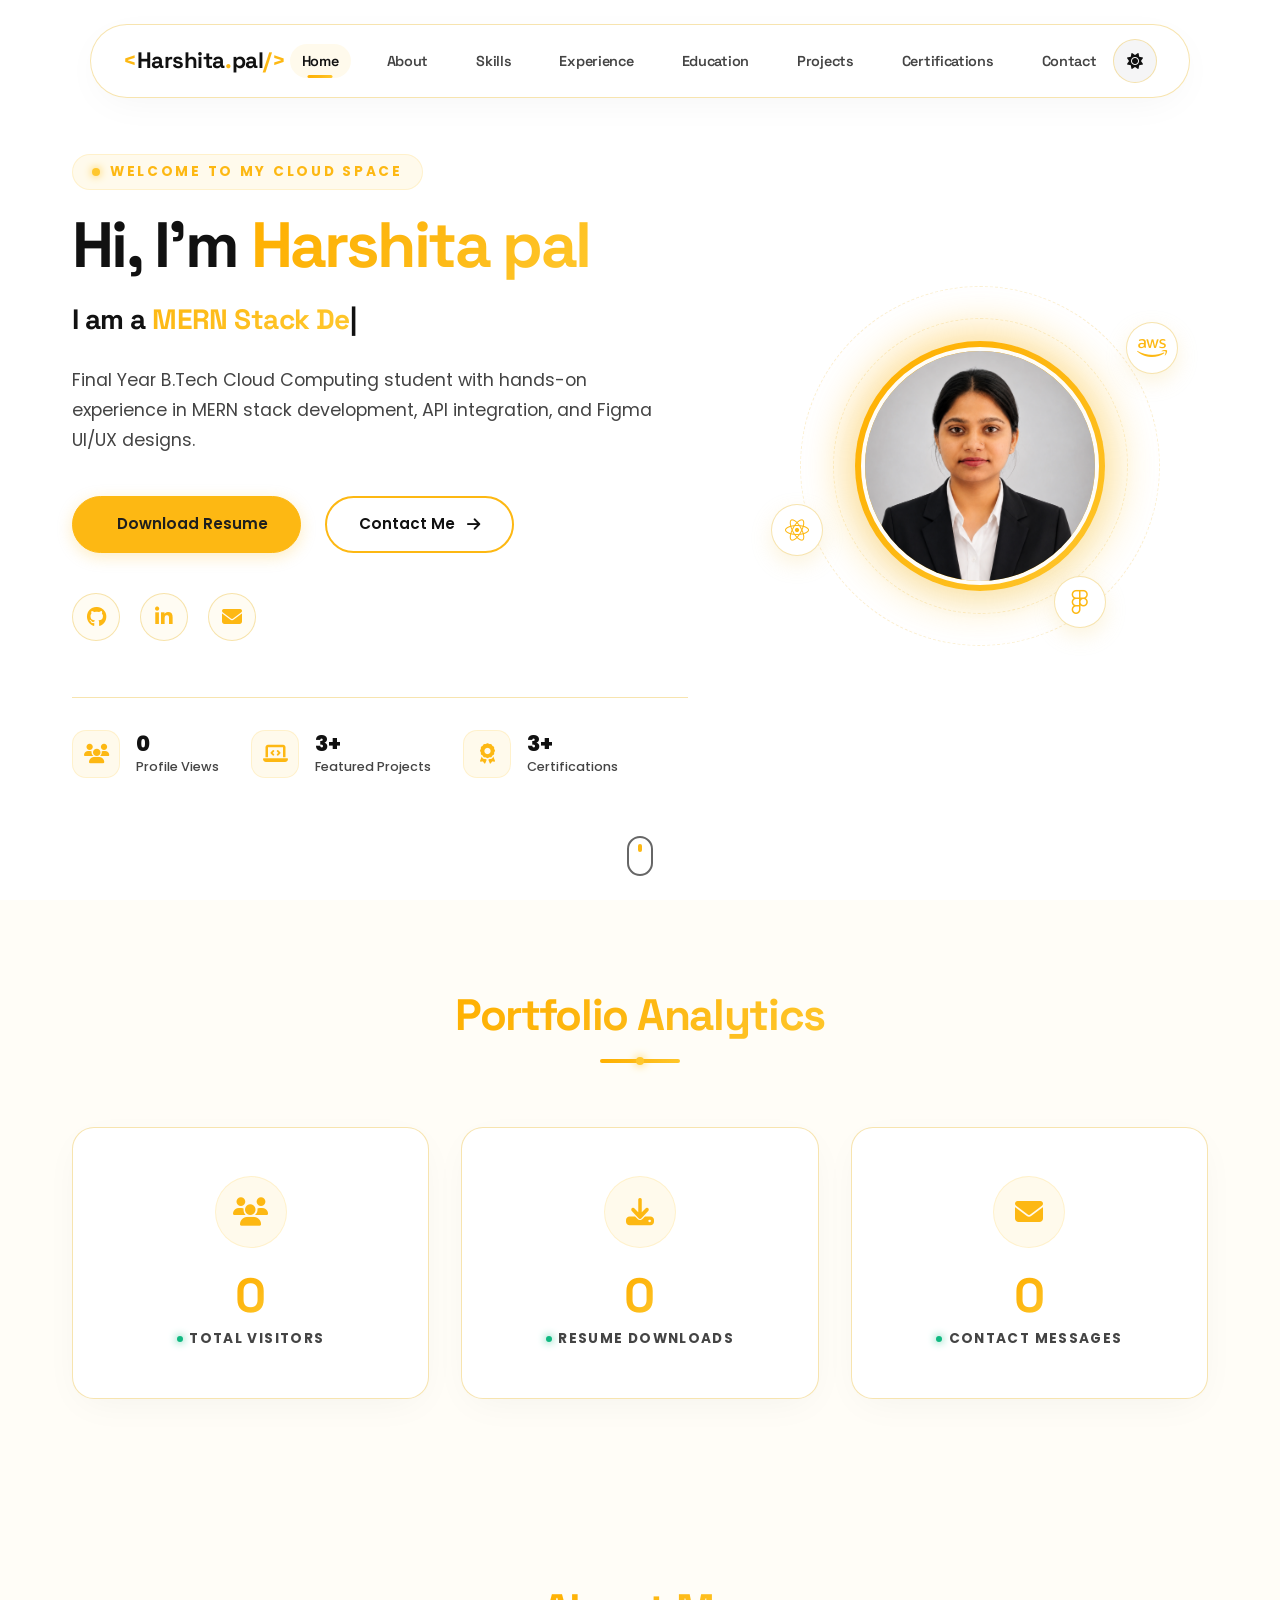
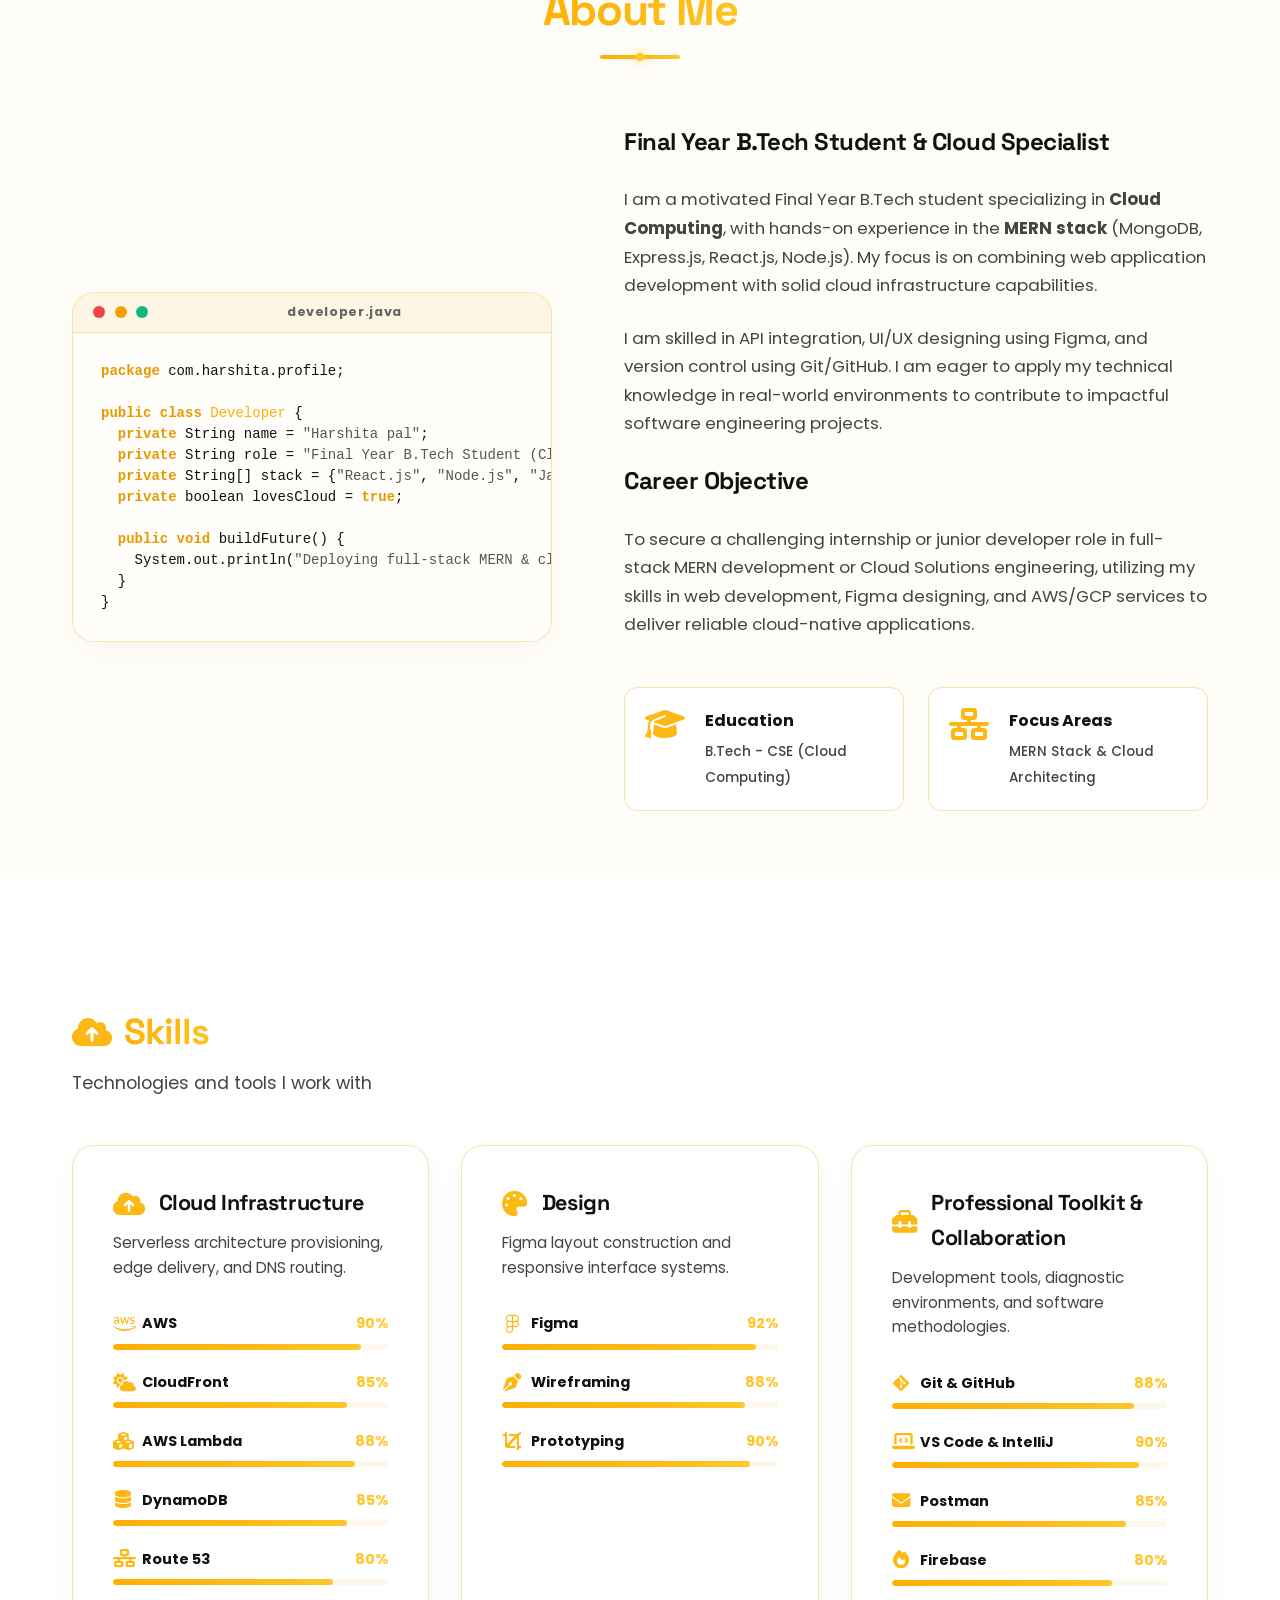
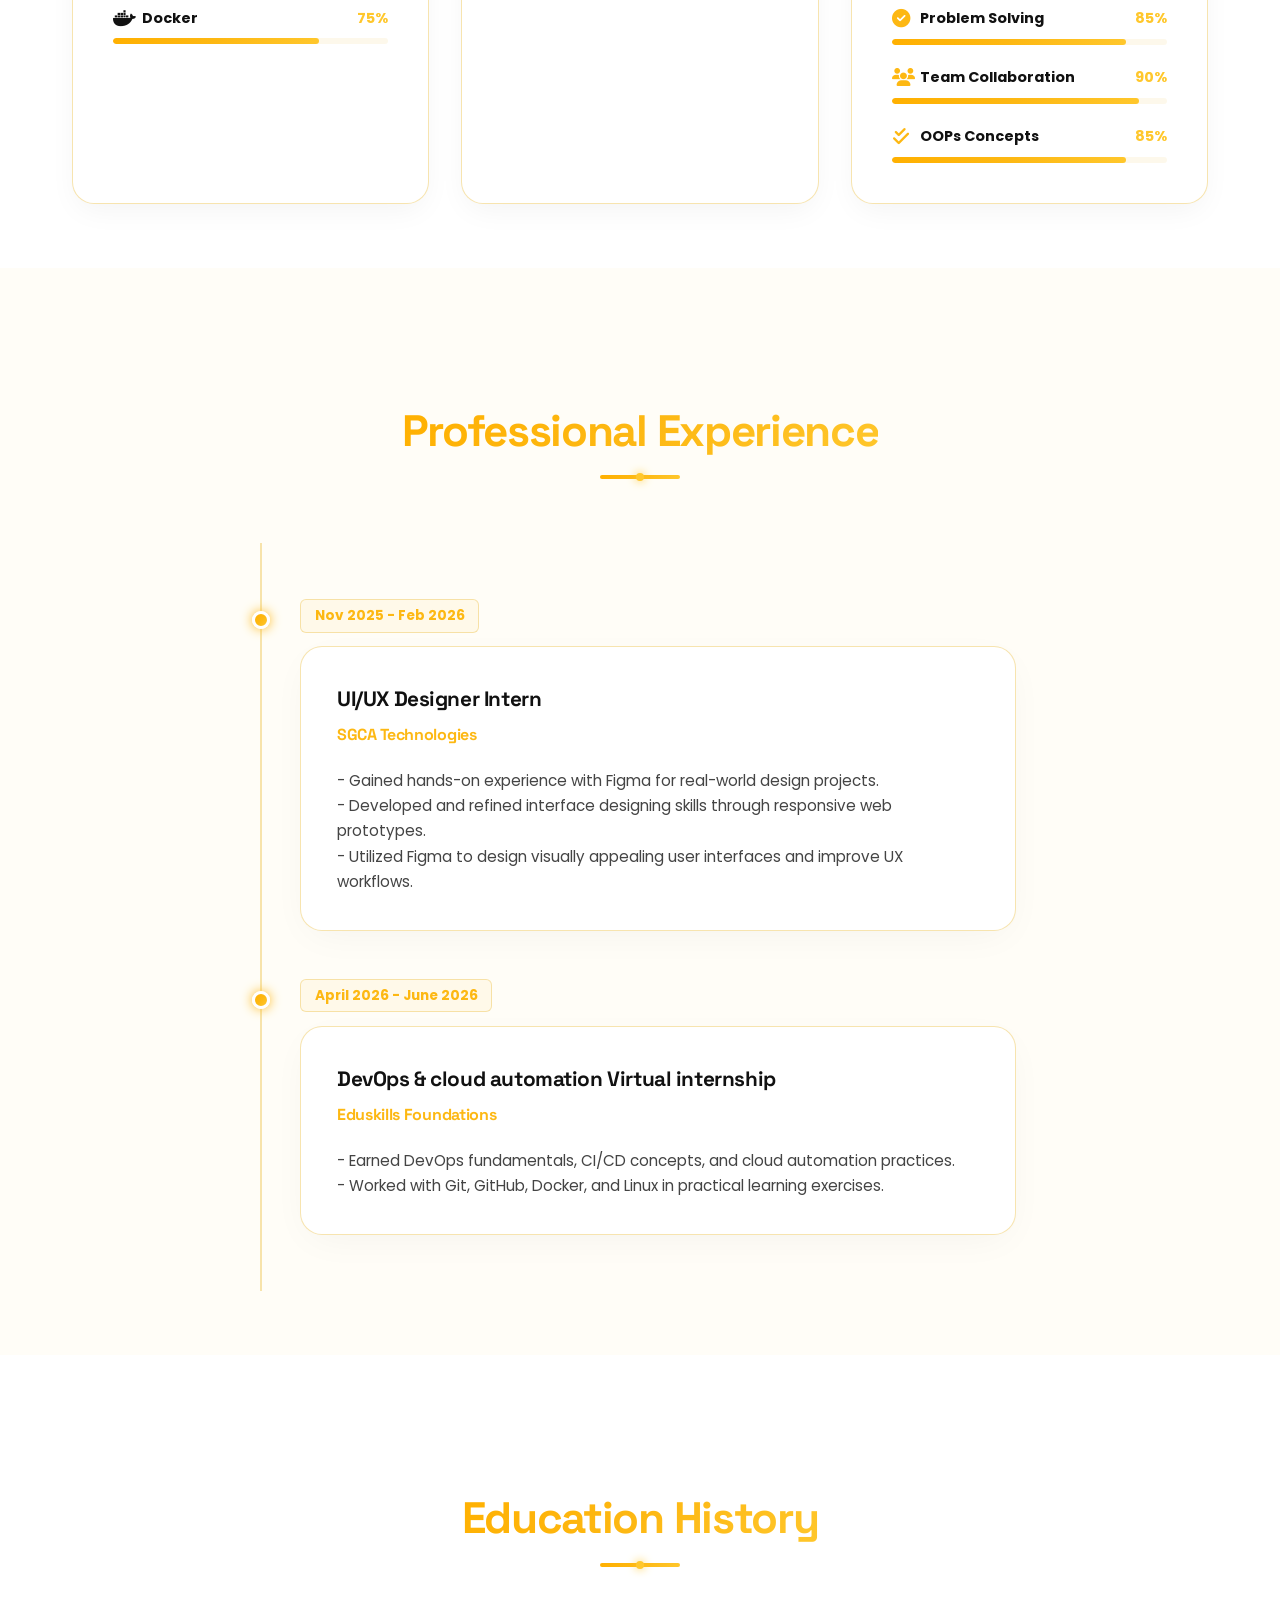
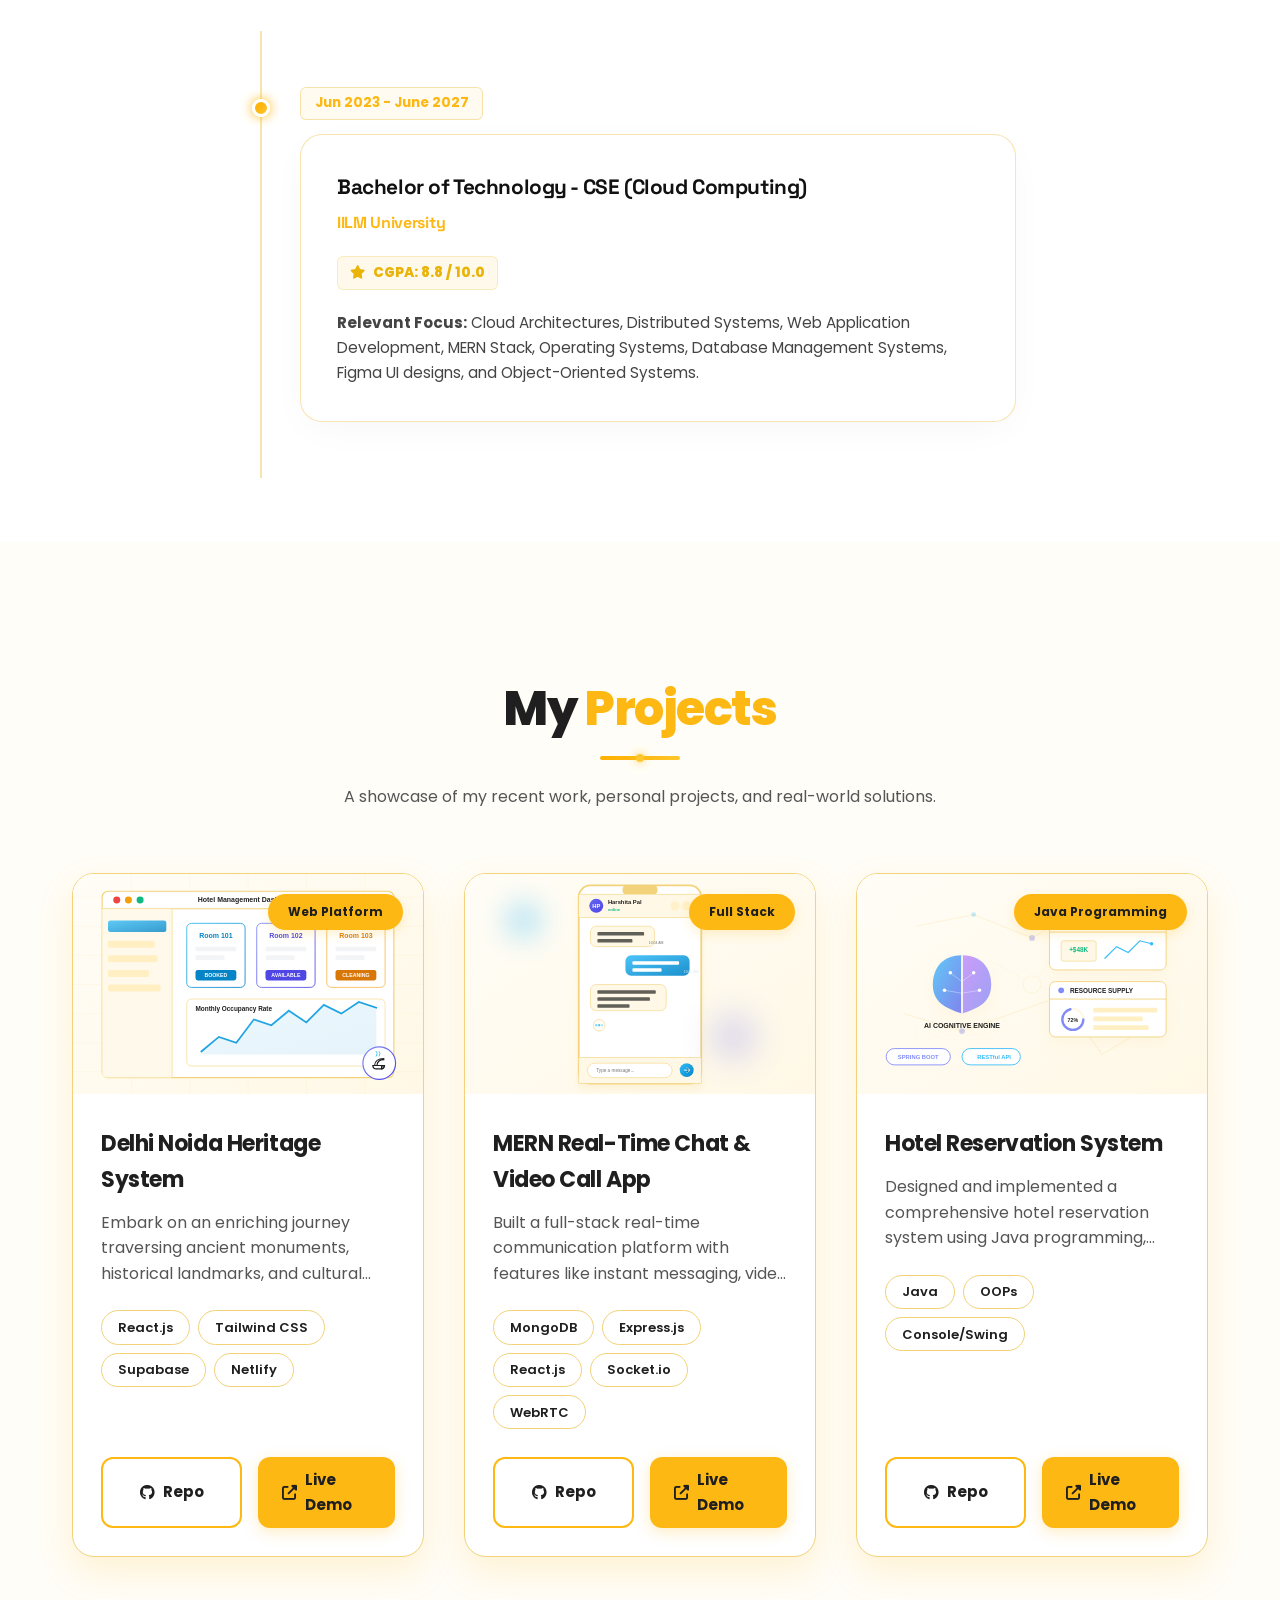
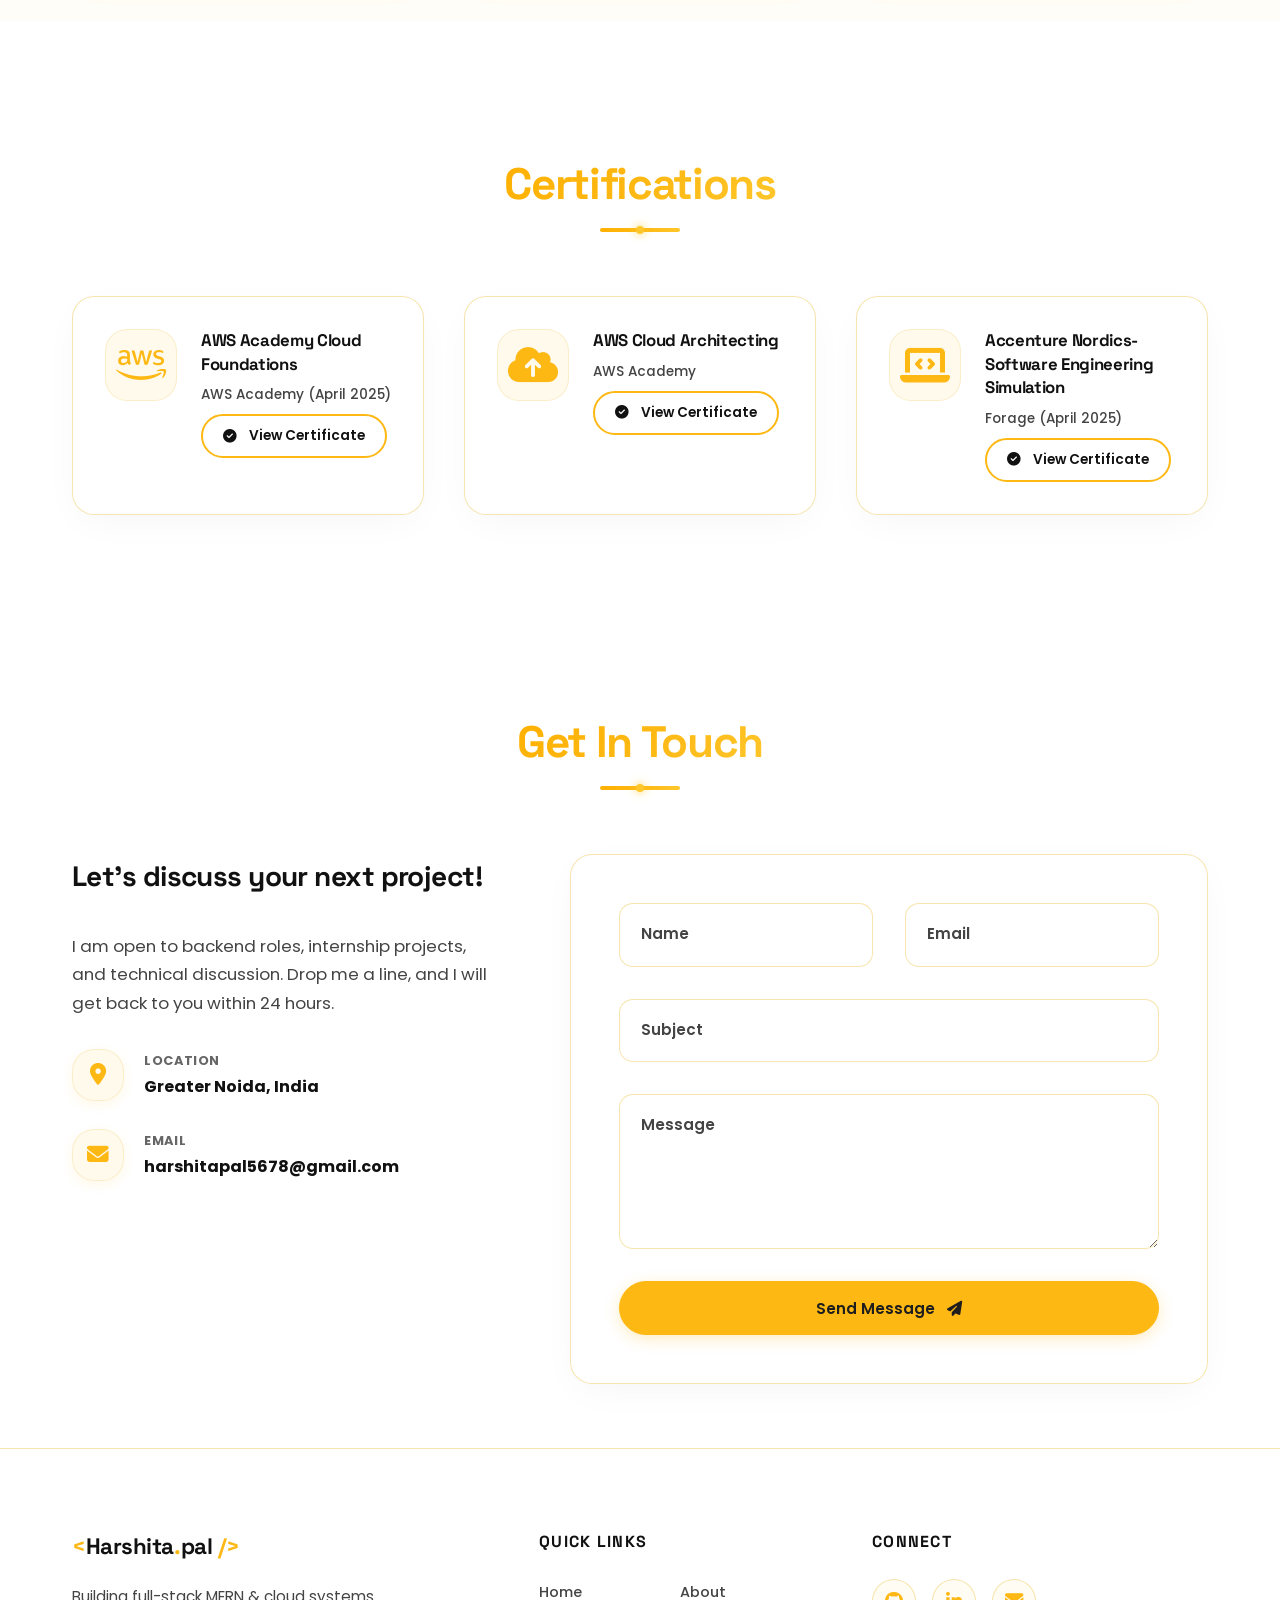
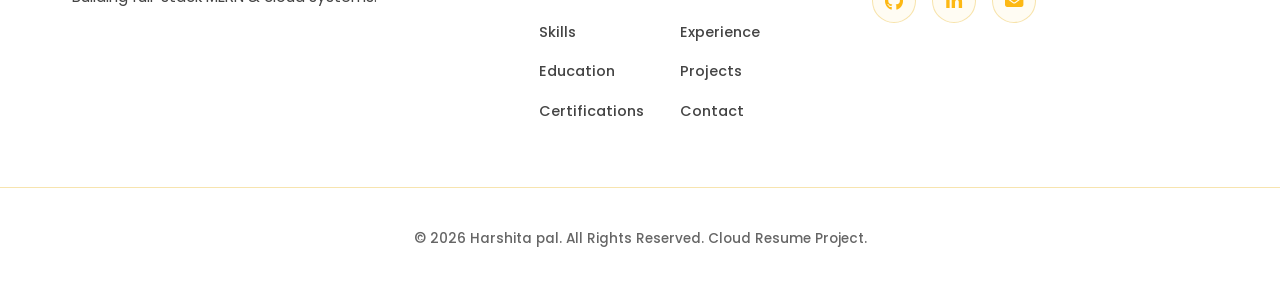
==== commit 841e7e05: "final changes" ====
--- a/index.html
+++ b/index.html
@@ -7,7 +7,7 @@
   <meta http-equiv="X-UA-Compatible" content="ie=edge">
 
   <!-- Primary Meta Tags -->
-  <title>Harshita Pal | Cloud Engineer | AWS Certified | MERN Stack Developer</title>
+  <title>Harshita Pal</title>
   <meta name="title" content="Harshita Pal | Cloud Engineer | AWS Certified | MERN Stack Developer">
   <meta name="description" content="Portfolio of Harshita Pal, an AWS Certified Cloud Engineer and MERN Stack Developer specializing in Cloud Computing, DevOps, and Full Stack Development.">
   <meta name="keywords" content="Harshita Pal, AWS, Cloud Engineer, Cloud Computing, DevOps, Full Stack Developer, MERN Stack, JavaScript, React, Node.js, MongoDB, AWS Lambda, DynamoDB, Portfolio, Software Engineer, Cloud Resume Challenge">
